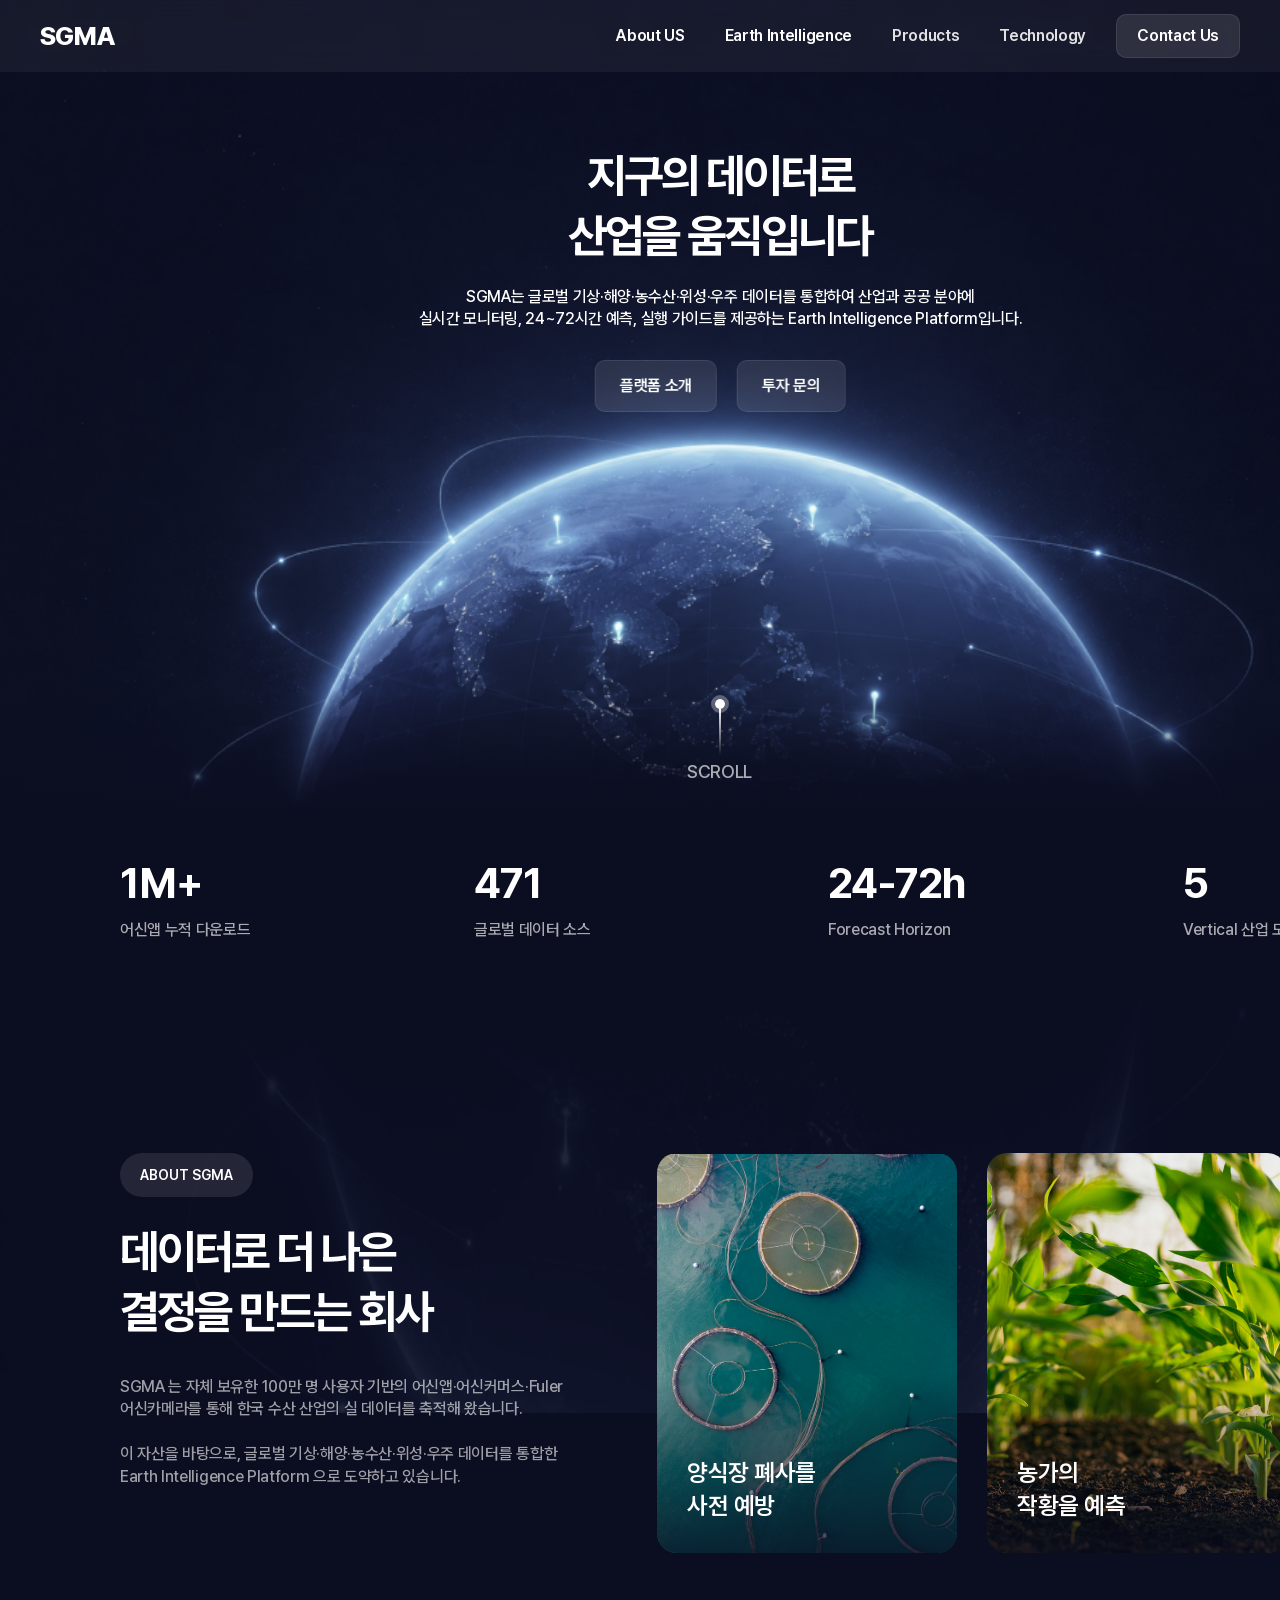
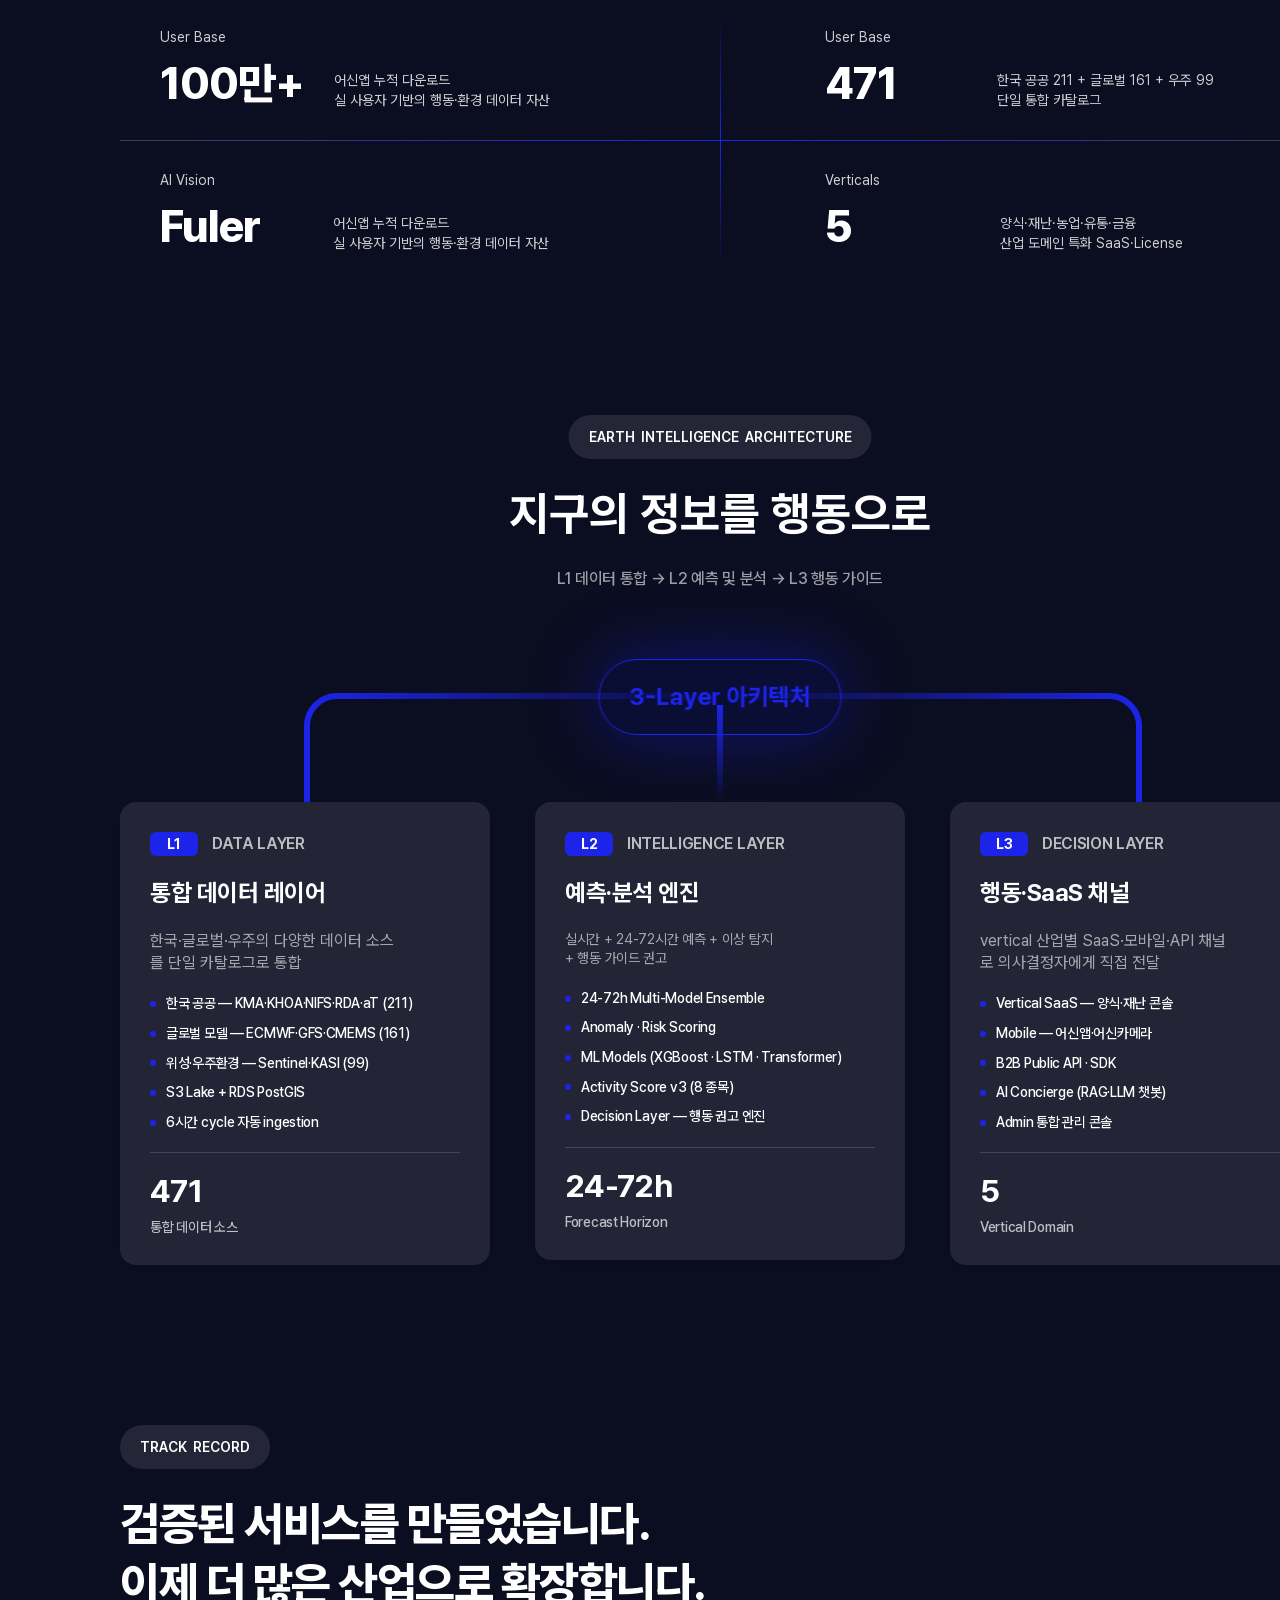
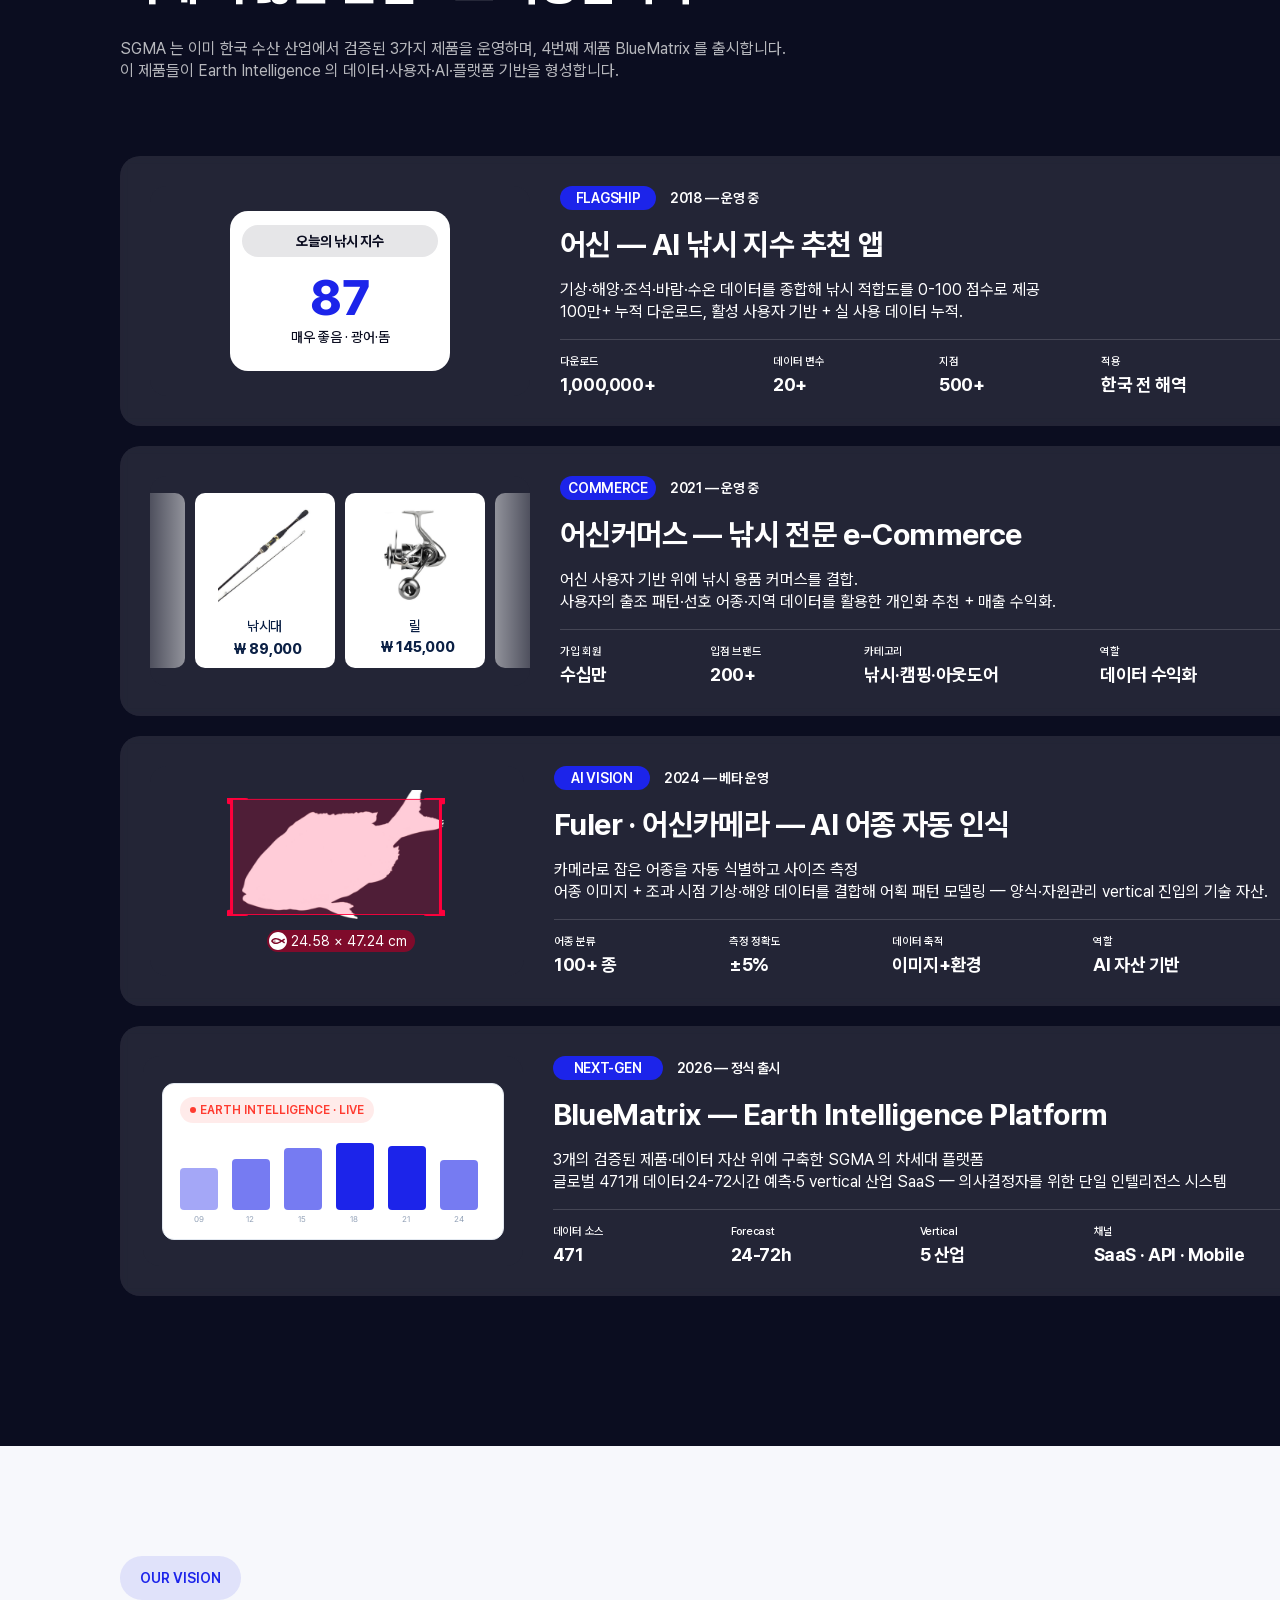
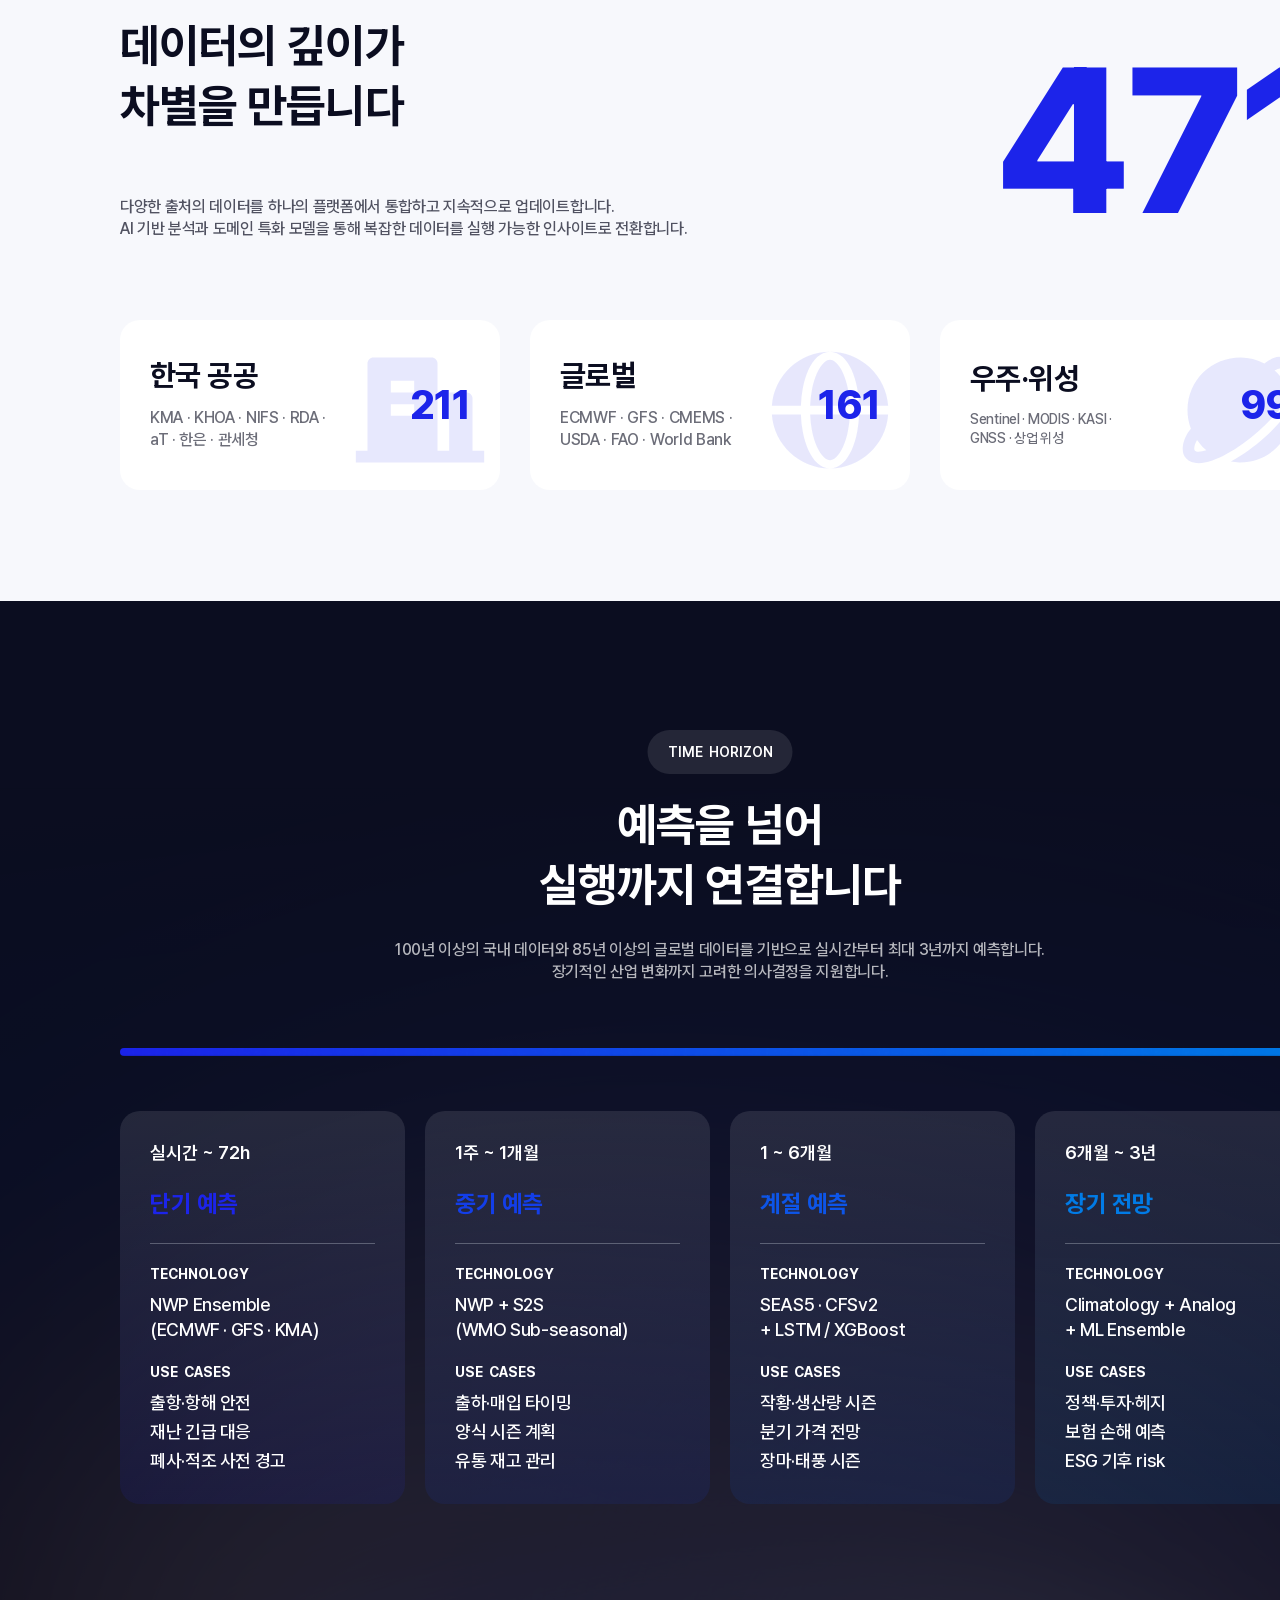
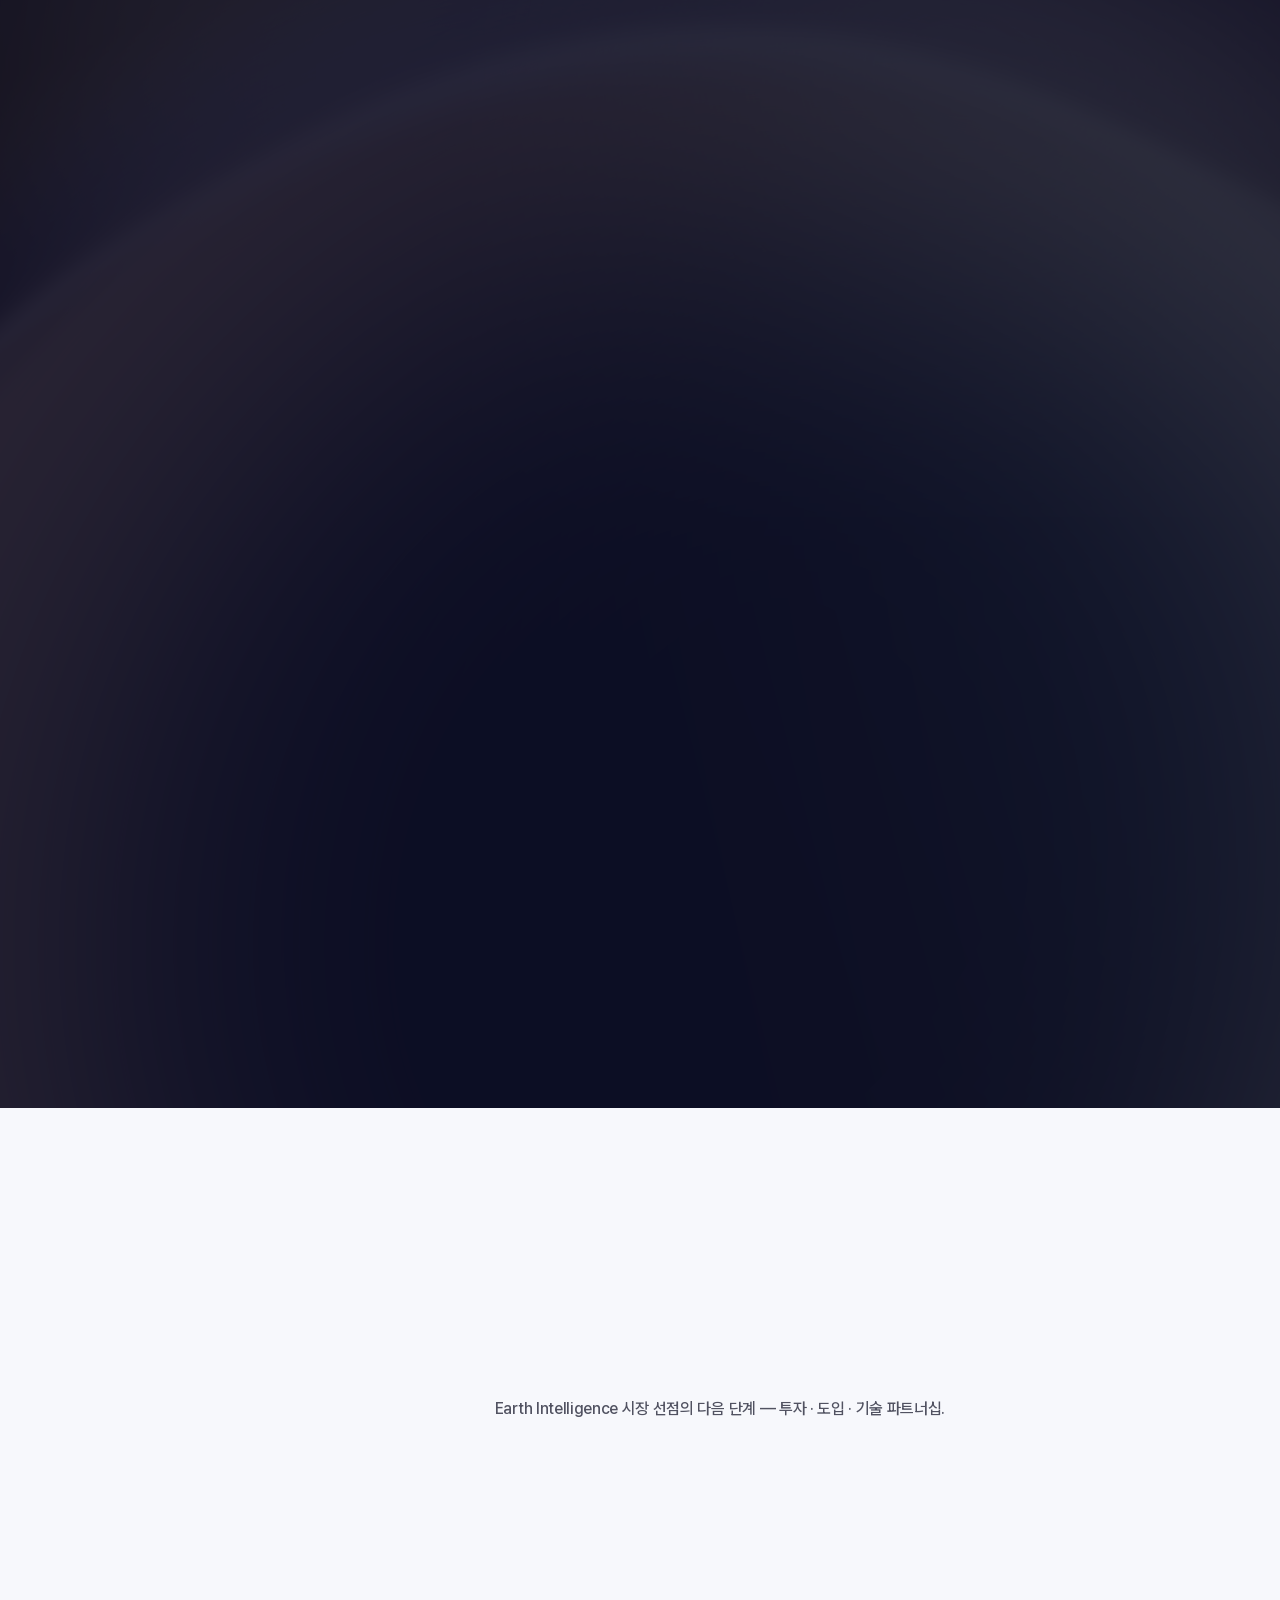
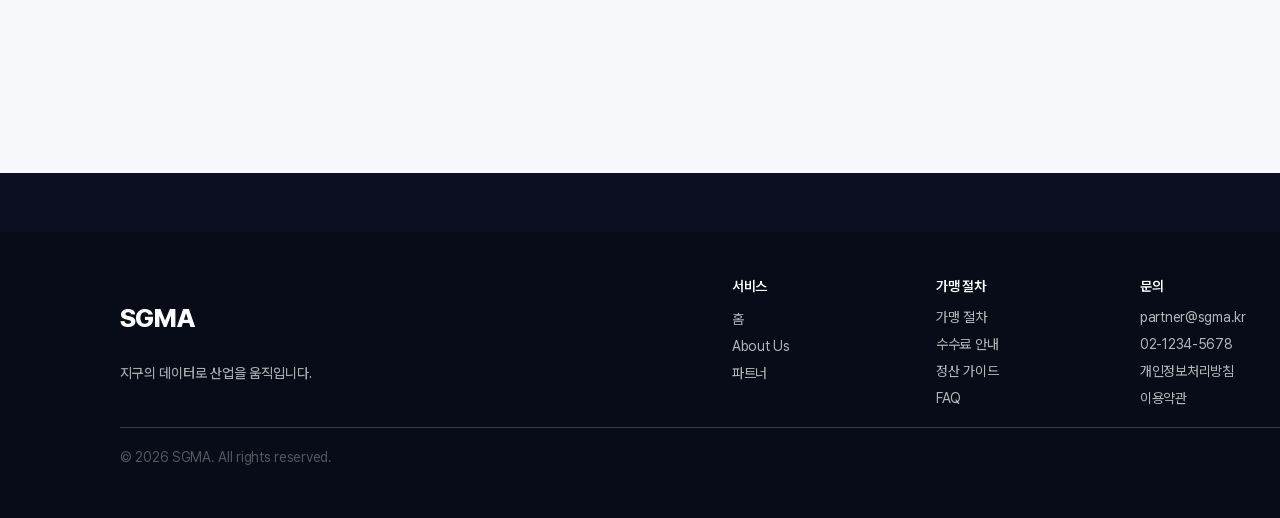
==== index.html @ 49759d2d "feat: SGMA Earth Intelligence homepage (Figma pixel-perfect + animations)" ====
<!DOCTYPE html>
<html lang="ko">
<head>
<meta charset="UTF-8">
<meta name="viewport" content="width=1440">
<title>SGMA — Earth Intelligence Platform</title>
<meta name="description" content="SGMA는 글로벌 기상·해양·농수산·위성·우주 데이터를 통합하여 산업과 공공 분야에 실시간 모니터링, 24~72시간 예측, 실행 가이드를 제공하는 Earth Intelligence Platform입니다.">
<style>
  @font-face{font-family:"Pretendard Variable";src:url("assets/fonts/PretendardVariable.woff2") format("woff2-variations");font-weight:45 920;font-display:swap}
  @font-face{font-family:"Inter";src:url("assets/fonts/inter-latin-400-normal.woff2") format("woff2");font-weight:400;font-display:swap}
  @font-face{font-family:"Inter";src:url("assets/fonts/inter-latin-800-normal.woff2") format("woff2");font-weight:800;font-display:swap}
  :root{
    --bg:#0b0d20; --card:#232536; --blue:#1c24ea; --blue2:#133ee9; --blue3:#0d55e8; --blue4:#017be6;
    --light:#f7f8fc; --ink:#0b0d20; --red:#ff3b30; --footer:#080c18;
  }
  *{margin:0;padding:0;box-sizing:border-box}
  html{scroll-behavior:smooth}
  body{
    background:var(--bg); color:#fff;
    font-family:"Pretendard Variable",Pretendard,-apple-system,BlinkMacSystemFont,"Segoe UI",Roboto,"Malgun Gothic",sans-serif;
    -webkit-font-smoothing:antialiased; text-rendering:optimizeLegibility;
  }
  img{display:block}
  .artboard{position:relative;width:1440px;height:8518px;margin:0 auto;overflow:hidden;background:var(--bg)}
  @media (max-width:1439px){ body{overflow-x:auto} }
  .abs{position:absolute}
  .cx{left:50%;transform:translateX(-50%)}

  /* ---------- reveal / animations ---------- */
  .rv{opacity:0;transform:translateY(28px);transition:opacity .8s cubic-bezier(.22,.61,.36,1),transform .8s cubic-bezier(.22,.61,.36,1)}
  .rv.on{opacity:1;transform:none}
  .rv.cx{transform:translateX(-50%) translateY(28px)}
  .rv.cx.on{transform:translateX(-50%) translateY(0)}
  .rv-fade{opacity:0;transition:opacity 1.2s ease}
  .rv-fade.on{opacity:1}
  @media (prefers-reduced-motion:reduce){
    .rv,.rv-fade{transition:none;opacity:1;transform:none}
    .rv.cx{transform:translateX(-50%)}
    *{animation-duration:.01ms !important;animation-iteration-count:1 !important}
  }

  /* ---------- Nav ---------- */
  nav{
    position:fixed;top:0;left:0;right:0;z-index:100;height:72px;min-width:1280px;
    display:flex;align-items:center;justify-content:center;
    background:rgba(255,255,255,.05);backdrop-filter:blur(10px);-webkit-backdrop-filter:blur(10px);
    transition:background .4s ease;
  }
  nav.scrolled{background:rgba(11,13,32,.72)}
  .nav-inner{width:1200px;max-width:1280px;display:flex;align-items:center;justify-content:space-between}
  .nav-logo{font-weight:800;font-size:26px;letter-spacing:-.52px;line-height:1.4;color:#fff;text-decoration:none;cursor:pointer}
  .nav-menu{display:flex;gap:20px;align-items:center}
  .nav-link{
    padding:10px;font-weight:600;font-size:16px;letter-spacing:-.32px;line-height:1.4;color:#fff;
    text-decoration:none;cursor:pointer;transition:opacity .25s;opacity:1;background:none;border:none;font-family:inherit;
  }
  .nav-link.dim{color:rgba(255,255,255,.88)}
  .nav-link:hover{opacity:.7}
  .nav-cta{
    padding:10px 20px;border-radius:10px;background:rgba(255,255,255,.1);
    border:.7px solid rgba(229,231,235,.1);color:#fff;font-weight:600;font-size:16px;letter-spacing:-.32px;line-height:1.4;
    cursor:pointer;font-family:inherit;transition:background .25s,transform .25s;
  }
  .nav-cta:hover{background:rgba(255,255,255,.2);transform:translateY(-1px)}

  /* ---------- Hero ---------- */
  .hero-bg{left:50%;top:0;width:1442px;height:811px;margin-left:-721px;overflow:hidden}
  .hero-bg img{width:100%;height:100%;object-fit:cover;animation:kenburns 22s ease-in-out infinite alternate;transform-origin:50% 30%}
  @keyframes kenburns{from{transform:scale(1)}to{transform:scale(1.07)}}
  .hero-bg .shade{position:absolute;inset:0;background:linear-gradient(to bottom,rgba(11,13,32,0) 85.45%,#0b0d20 100%)}
  .hero-in{opacity:0;transform:translateY(26px);animation:heroIn 1s cubic-bezier(.22,.61,.36,1) forwards;animation-delay:var(--hd,0s)}
  .hero-in.cx{transform:translateX(-50%) translateY(26px);animation-name:heroInCx}
  @keyframes heroIn{to{opacity:1;transform:translateY(0)}}
  @keyframes heroInCx{to{opacity:1;transform:translateX(-50%) translateY(0)}}
  .hero-title{top:146px;font-weight:700;font-size:46px;line-height:1.3;letter-spacing:-3px;text-align:center;white-space:nowrap}
  .hero-sub{top:286px;font-weight:500;font-size:16px;line-height:1.4;letter-spacing:-.32px;text-align:center;opacity:.6;white-space:nowrap}
  .hero-btns{top:360px;display:flex;gap:20px}
  .glass-btn{
    display:flex;align-items:center;justify-content:center;padding:14px 24px;border-radius:10px;
    background:rgba(255,255,255,.1);border:.7px solid rgba(229,231,235,.1);
    backdrop-filter:blur(5px);-webkit-backdrop-filter:blur(5px);
    color:#fff;font-weight:600;font-size:16px;letter-spacing:-.32px;line-height:1.4;
    cursor:pointer;font-family:inherit;transition:background .3s,transform .3s,box-shadow .3s;text-decoration:none;
  }
  .glass-btn:hover{background:rgba(255,255,255,.2);transform:translateY(-2px);box-shadow:0 10px 30px rgba(0,0,0,.35)}
  .scroll-pin{left:711px;top:695px;width:18px;height:60px}
  .scroll-pin img{animation:pinFloat 2.4s ease-in-out infinite}
  @keyframes pinFloat{0%,100%{transform:translateY(0)}50%{transform:translateY(10px)}}
  .scroll-txt{top:763px;font-weight:500;font-size:18px;line-height:18px;letter-spacing:-.36px;color:rgba(255,255,255,.65)}
  .stat-num{font-weight:700;font-size:42px;line-height:48px;letter-spacing:-1px;color:#fff;white-space:nowrap}
  .stat-lbl{font-weight:500;font-size:16px;line-height:18px;letter-spacing:-.32px;color:rgba(255,255,255,.65);white-space:nowrap}
  .img9{left:50%;top:953px;width:1442px;height:460px;margin-left:-721px;opacity:.1;transform:rotate(180deg);overflow:hidden}
  .img9 img{width:100%;height:100%;object-fit:cover;object-position:bottom}
  .img9 .shade{position:absolute;inset:0;background:linear-gradient(to bottom,rgba(11,13,32,0) 55.3%,#0b0d20 100%)}

  /* ---------- Section label pill ---------- */
  .pill{
    display:inline-flex;align-items:center;justify-content:center;padding:14px 20px;border-radius:999px;
    background:rgba(255,255,255,.1);font-weight:600;font-size:14px;color:#fff;white-space:pre;line-height:normal;
  }
  .pill.blue{background:rgba(28,36,234,.1);color:var(--blue)}

  /* ---------- About ---------- */
  .h2-46{font-weight:700;font-size:46px;line-height:1.3;letter-spacing:-3px;white-space:nowrap}
  .about-cards{left:657px;top:1153px;display:flex;gap:30px;align-items:center}
  .p-card{position:relative;width:300px;height:400px;border-radius:20px;overflow:hidden;flex-shrink:0;
    display:flex;flex-direction:column;justify-content:flex-end;align-items:flex-start;gap:10px;padding:30px;
    transition:transform .5s cubic-bezier(.22,.61,.36,1),box-shadow .5s,opacity .8s cubic-bezier(.22,.61,.36,1)}
  .p-card:hover{transform:translateY(-8px);box-shadow:0 24px 60px rgba(0,0,0,.45)}
  .p-card .ph{position:absolute;z-index:0}
  .p-card .ph img{width:100%;height:100%;object-fit:cover;transition:transform .8s cubic-bezier(.22,.61,.36,1)}
  .p-card:hover .ph img{transform:scale(1.05)}
  .p-card .ph .shade{position:absolute;inset:0;background:linear-gradient(to bottom,rgba(11,13,32,0) 55.5%,rgba(11,13,32,.8) 100%)}
  .p-card .cap{position:relative;z-index:1;font-weight:600;font-size:24px;line-height:1.4;letter-spacing:-.48px;white-space:nowrap}
  .body-16{font-weight:500;font-size:16px;line-height:1.4;letter-spacing:-.32px}
  .kstat .k-lbl{font-weight:400;font-size:14px;line-height:1.45;opacity:.8}
  .kstat .k-num{font-weight:800;font-size:44px;line-height:52px;letter-spacing:-1px;white-space:nowrap}
  .kstat .k-desc{font-weight:400;font-size:14px;line-height:1.45;opacity:.8;width:280px}
  .kstat{display:flex;flex-direction:column;gap:11px;width:455px}
  .kstat .row{display:flex;align-items:flex-end}
  .hline{height:1px;background:rgba(255,255,255,.2)}
  .vline-blue{width:1px;background:linear-gradient(to bottom,rgba(28,36,234,0),#1c24ea 50%,rgba(28,36,234,0))}
  .hline-blue{height:1px;background:linear-gradient(to right,rgba(28,36,234,0),#1c24ea 50%,rgba(28,36,234,0))}

  /* ---------- Architecture ---------- */
  .arch-cta{
    display:inline-flex;align-items:center;justify-content:center;padding:20px 30px;border-radius:999px;
    background:rgba(28,36,234,.1);border:1px solid var(--blue);
    backdrop-filter:blur(5px);-webkit-backdrop-filter:blur(5px);
    font-weight:700;font-size:24px;line-height:1.4;color:var(--blue);white-space:nowrap;
    box-shadow:0 0 70px rgba(28,36,234,.4);
  }
  .bracket{left:304px;top:2293px;width:838px;height:109px}
  .arch-vline{left:717px;top:2305px;width:6px;height:97px;background:linear-gradient(to bottom,#1c24ea,rgba(28,36,234,0))}
  .l-card{
    position:absolute;top:2402px;width:370px;padding:30px;border-radius:16px;background:rgba(255,255,255,.1);
    display:flex;flex-direction:column;gap:20px;align-items:flex-start;
    filter:drop-shadow(0 4px 6px rgba(10,31,69,.06));
    transition:transform .5s cubic-bezier(.22,.61,.36,1),background .5s,opacity .8s cubic-bezier(.22,.61,.36,1);
  }
  .l-card:hover{transform:translateY(-8px);background:rgba(255,255,255,.14)}
  .l-badge-row{display:flex;gap:14px;align-items:center}
  .l-badge{width:48px;height:24px;display:flex;align-items:center;justify-content:center;border-radius:6px;background:var(--blue);
    font-weight:700;font-size:14px;padding-bottom:1px}
  .l-layer{font-weight:600;font-size:16px;line-height:1.4;letter-spacing:-.32px;opacity:.7;white-space:nowrap}
  .l-title{font-weight:700;font-size:24px;line-height:1.4;letter-spacing:-.48px;white-space:nowrap}
  .l-desc{font-weight:400;font-size:16px;line-height:1.4;opacity:.6}
  .l-list{display:flex;flex-direction:column;gap:10px}
  .l-item{display:flex;gap:10px;align-items:center;font-weight:500;font-size:14px;line-height:1.4;letter-spacing:-.28px;white-space:nowrap}
  .l-dot{width:6px;height:6px;border-radius:50%;background:var(--blue);flex-shrink:0}
  .l-div{height:1px;background:rgba(255,255,255,.3);opacity:.5;width:100%}
  .l-foot-num{font-weight:700;font-size:32px;line-height:36px;letter-spacing:-.64px;white-space:nowrap}
  .l-foot-lbl{font-weight:500;font-size:14px;letter-spacing:-.28px;opacity:.7;margin-top:10px;white-space:nowrap}

  /* ---------- Track record / products ---------- */
  .h2-46xb{font-weight:800;font-size:46px;line-height:1.3;letter-spacing:-1.5px}
  .prod-card{
    position:absolute;left:120px;width:1200px;padding:30px;border-radius:20px;background:rgba(255,255,255,.1);
    backdrop-filter:blur(5px);-webkit-backdrop-filter:blur(5px);
    display:flex;gap:30px;align-items:center;justify-content:center;
    transition:transform .5s cubic-bezier(.22,.61,.36,1),background .5s,opacity .8s cubic-bezier(.22,.61,.36,1);
  }
  .prod-card:hover{transform:translateY(-6px);background:rgba(255,255,255,.13)}
  .g-wrap{position:relative;width:380px;height:210px;flex-shrink:0}
  .g-bg{position:absolute;inset:0;background:var(--card);border-radius:16px}
  .prod-body{align-self:stretch;display:flex;flex-direction:column;justify-content:space-between;flex:1}
  .prod-tag-row{display:flex;gap:14px;align-items:center}
  .prod-tag{height:24px;display:flex;align-items:center;justify-content:center;padding:4px 16px;border-radius:12px;background:var(--blue);
    font-weight:600;font-size:14px;letter-spacing:-.28px;white-space:nowrap}
  .prod-date{font-weight:600;font-size:14px;letter-spacing:-.28px;white-space:nowrap}
  .prod-title{font-weight:700;font-size:30px;line-height:1.3;letter-spacing:-.6px}
  .prod-desc{font-weight:400;font-size:16px;line-height:1.4;width:730px}
  .prod-div{height:1px;background:rgba(255,255,255,.3);opacity:.5;width:100%}
  .prod-stats{display:flex;align-items:center}
  .ps{display:flex;flex-direction:column;gap:5px}
  .ps .a{font-weight:500;font-size:11px;letter-spacing:-.22px;white-space:nowrap}
  .ps .b{font-weight:700;font-size:18px;line-height:1.3;letter-spacing:-.36px;white-space:nowrap}

  /* graphic 1 — 어신 */
  .g1-card{position:absolute;left:80px;top:25px;width:220px;height:160px;background:#fff;border-radius:18px}
  .g1-pill{position:absolute;left:92px;top:39px;width:196px;height:32px;border-radius:999px;background:rgba(11,13,32,.1);
    display:flex;align-items:center;justify-content:center;font-weight:700;font-size:14px;letter-spacing:-.28px;color:var(--ink)}
  .g1-score{position:absolute;left:92px;top:85px;width:196px;text-align:center;font-family:Inter,sans-serif;font-weight:800;font-size:48px;line-height:54px;color:var(--blue)}
  .g1-cap{position:absolute;left:92px;top:143px;width:196px;text-align:center;font-weight:500;font-size:14px;color:var(--ink);white-space:nowrap}
  /* graphic 2 — 커머스 */
  .g2-item{position:absolute;top:17px;width:140px;height:175px;background:#fff;border-radius:10px}
  .g2-strip-r{position:absolute;left:345px;top:17px;width:35px;height:175px;border-radius:10px 0 0 10px;background:linear-gradient(to right,rgba(255,255,255,.5),rgba(255,255,255,.2))}
  .g2-strip-l{position:absolute;left:0;top:17px;width:35px;height:175px;border-radius:0 10px 10px 0;background:linear-gradient(to left,rgba(255,255,255,.5),rgba(255,255,255,.2))}
  .g2-img{position:absolute;top:30px;width:97px;height:97px;object-fit:cover}
  .g2-name{position:absolute;font-weight:500;font-size:14px;letter-spacing:-.28px;color:#0a1f44;white-space:nowrap}
  .g2-price{position:absolute;font-weight:800;font-size:14px;letter-spacing:-.28px;color:#0a1f44;white-space:nowrap}
  /* graphic 3 — Fuler */
  .g3-wrap{width:374px;overflow:hidden;border-radius:16px}
  .g3-fish{position:absolute;left:74px;top:24px;width:224px;height:134px;overflow:hidden;display:flex;align-items:center;justify-content:center}
  .g3-fish img{width:230px;height:230px;object-fit:cover;flex-shrink:0}
  .g3-target{position:absolute;left:77px;top:32px;width:218px;height:118px;display:flex;align-items:center;justify-content:center}
  .g3-target img{width:218px;height:118px}
  .g3-size{position:absolute;left:117px;top:164px;display:flex;gap:4px;align-items:center;justify-content:center;
    padding:1px 8px 1px 2px;border-radius:99px;background:rgba(167,0,39,.7);white-space:nowrap}
  .g3-size img{width:18px;height:18px}
  .g3-size span{font-weight:400;font-size:14px;line-height:1.45;color:#fff}
  /* graphic 4 — BlueMatrix chart */
  .g4-chart{position:absolute;left:19px;top:27px;width:342px;height:157px;background:#fff;border:1px solid #e2e8f0;border-radius:12px}
  .g4-bar{position:absolute;width:38px;border-radius:4px;background:var(--blue);transform-origin:bottom;transform:scaleY(0);transition:transform .9s cubic-bezier(.22,.61,.36,1);transition-delay:var(--d,0s)}
  .on .g4-bar{transform:scaleY(1)}
  .g4-hr{position:absolute;font-family:Inter,sans-serif;font-weight:400;font-size:8px;color:#94a3b8;white-space:nowrap}
  .g4-live{position:absolute;left:37px;top:41px;display:flex;gap:4px;align-items:center;padding:6px 10px;border-radius:999px;background:rgba(255,59,48,.1)}
  .g4-live .dot{width:6px;height:6px;border-radius:50%;background:var(--red);animation:pulse 1.6s ease-in-out infinite}
  @keyframes pulse{0%,100%{opacity:1;box-shadow:0 0 0 0 rgba(255,59,48,.5)}50%{opacity:.55;box-shadow:0 0 0 5px rgba(255,59,48,0)}}
  .g4-live span{font-weight:600;font-size:12px;color:var(--red);line-height:normal;white-space:nowrap}

  /* ---------- Vision (light) ---------- */
  .vision{left:50%;top:4646px;width:1440px;margin-left:-720px;height:755px;background:var(--light);padding:110px 120px;
    display:flex;flex-direction:column;gap:80px;align-items:flex-start}
  .vision .head{display:flex;align-items:flex-end;justify-content:space-between;width:100%}
  .vision h2{font-weight:700;font-size:46px;line-height:1.3;letter-spacing:-.92px;color:var(--ink);white-space:nowrap}
  .vision .lead{font-weight:500;font-size:16px;line-height:1.4;letter-spacing:-.32px;color:var(--ink);opacity:.7;white-space:nowrap}
  .vision .big{font-family:Inter,sans-serif;font-weight:800;font-size:200px;line-height:200px;letter-spacing:-6px;color:var(--blue);white-space:nowrap}
  .v-cards{display:flex;gap:30px;align-items:center}
  .v-card{position:relative;width:380px;height:170px;background:#fff;border-radius:20px;overflow:hidden;
    padding:36px 30px;display:flex;align-items:center;justify-content:space-between;
    transition:transform .5s cubic-bezier(.22,.61,.36,1),box-shadow .5s,opacity .8s cubic-bezier(.22,.61,.36,1)}
  .v-card:hover{transform:translateY(-8px);box-shadow:0 20px 50px rgba(10,31,69,.12)}
  .v-card .icon{position:absolute;left:230px;top:20px;width:140px;height:140px}
  .v-card .txt{position:relative;width:180px;display:flex;flex-direction:column;gap:16px;color:var(--ink)}
  .v-card .t{font-weight:700;font-size:30px;line-height:32px;letter-spacing:-.6px}
  .v-card .s{font-weight:500;font-size:16px;line-height:1.4;letter-spacing:-.32px;opacity:.6}
  .v-card .s.sm{font-size:14px;letter-spacing:-.28px}
  .v-card .n{position:relative;font-weight:800;font-size:40px;line-height:48px;letter-spacing:-1px;color:var(--blue);text-align:right;white-space:nowrap}

  /* ---------- Time horizon ---------- */
  .cover-bg{left:50%;top:5588px;width:1440px;height:1920px;margin-left:-720px;display:flex;align-items:center;justify-content:center;pointer-events:none}
  .cover-bg img{width:1920px;height:1440px;transform:rotate(-90deg);flex-shrink:0}
  .th-title{font-weight:700;font-size:46px;line-height:1.3;letter-spacing:-.92px;text-align:center}
  .spectrum{left:120px;top:5848px;width:1200px;height:8px;border-radius:999px;overflow:hidden;transform-origin:left;transform:scaleX(0);transition:transform 1.2s cubic-bezier(.22,.61,.36,1)}
  .spectrum.on{transform:scaleX(1)}
  .spectrum img{width:100%;height:100%;object-fit:cover}
  .th-cards{left:120px;top:5911px;width:1200px;display:flex;gap:20px;align-items:stretch}
  .th-card{flex:1 0 0;min-width:1px;padding:30px;border-radius:20px;display:flex;flex-direction:column;gap:22px;justify-content:center;
    transition:transform .5s cubic-bezier(.22,.61,.36,1),opacity .8s cubic-bezier(.22,.61,.36,1)}
  .th-card:hover{transform:translateY(-8px)}
  .th-card .range{font-weight:600;font-size:18px;line-height:24px}
  .th-card .name{font-weight:700;font-size:24px;line-height:1.4;letter-spacing:-.48px}
  .th-card .div{height:1px;background:#e2e8f0;opacity:.3;width:100%}
  .th-card .grp{display:flex;flex-direction:column;gap:10px}
  .th-card .cap{font-weight:700;font-size:14px}
  .th-card .val{font-weight:500;font-size:18px;line-height:1.4;letter-spacing:-.36px}
  .th-card .cases{display:flex;flex-direction:column;gap:4px;font-weight:500;font-size:18px;line-height:1.4;letter-spacing:-.36px}
  .th-c1{background:linear-gradient(to bottom,rgba(255,255,255,.1),rgba(27,36,234,.1))}
  .th-c2{background:linear-gradient(to bottom,rgba(255,255,255,.1),rgba(19,62,233,.1))}
  .th-c3{background:linear-gradient(to bottom,rgba(255,255,255,.1),rgba(13,85,232,.1))}
  .th-c4{background:linear-gradient(to bottom,rgba(255,255,255,.1),rgba(1,123,230,.1))}

  /* ---------- Future vision / industries ---------- */
  .ind-grid{left:344px;top:6714px;width:960px;height:630px;display:flex;gap:30px}
  .icol{width:300px;height:630px;display:flex;flex-direction:column;gap:30px;justify-content:flex-end;flex-shrink:0}
  .i-card{position:relative;width:300px;height:300px;flex-shrink:0;border-radius:14px;overflow:hidden;display:flex;flex-direction:column;
    align-items:flex-end;justify-content:flex-end;padding:30px 24px;cursor:pointer;
    transition:height .55s cubic-bezier(.33,1,.36,1),transform .8s cubic-bezier(.22,.61,.36,1),opacity .8s cubic-bezier(.22,.61,.36,1)}
  .i-card:hover{height:434px}
  .icol:has(> .i-card:first-child:hover) > .i-card:last-child:not(:hover),
  .icol:has(> .i-card:last-child:hover) > .i-card:first-child:not(:hover){height:166px}
  .icol:has(> .i-card:hover) > .i-card:not(:hover) .s{opacity:0;max-height:0;margin-top:0}
  .i-card .ph{position:absolute;z-index:0}
  .i-card .ph img{width:100%;height:100%;object-fit:cover}
  .i-card .ph .shade{position:absolute;inset:0;background:linear-gradient(to bottom,rgba(35,37,54,.3) 4%,#232536 94%)}
  .i-card .t{position:relative;z-index:1;font-weight:700;font-size:28px;line-height:36px;letter-spacing:-.56px;text-align:right;white-space:nowrap}
  .i-card .s{position:relative;z-index:1;font-weight:500;font-size:18px;line-height:1.4;letter-spacing:-.36px;text-align:right;opacity:.8;
    margin-top:20px;max-height:60px;overflow:hidden;
    transition:opacity .35s ease,max-height .5s cubic-bezier(.33,1,.36,1),margin-top .5s cubic-bezier(.33,1,.36,1)}

  /* ---------- Partners ---------- */
  .partners{left:50%;top:7508px;width:1440px;margin-left:-720px;height:665px;background:var(--light);
    padding:110px 0 160px;display:flex;flex-direction:column;gap:80px;align-items:center;justify-content:center}
  .partners .head{width:552px;display:flex;flex-direction:column;gap:24px;align-items:center}
  .partners h2{font-weight:700;font-size:46px;line-height:1.3;letter-spacing:-.92px;color:var(--ink);text-align:center}
  .partners .lead{font-weight:500;font-size:16px;line-height:1.4;letter-spacing:-.32px;color:var(--ink);opacity:.7;text-align:center}
  .marquee{width:1440px;overflow:hidden}
  .marquee-track{display:flex;gap:30px;width:max-content;animation:marquee 32s linear infinite}
  .marquee:hover .marquee-track{animation-play-state:paused}
  @keyframes marquee{from{transform:translateX(0)}to{transform:translateX(calc(-50% - 15px))}}
  .logo-card{width:300px;height:140px;background:#fff;border-radius:20px;display:flex;align-items:center;justify-content:center;flex-shrink:0}
  .logo-card img{width:160px;height:51.2px;object-fit:contain}

  /* ---------- Footer ---------- */
  footer{position:absolute;left:50%;top:8232px;width:1440px;margin-left:-720px;height:286px;background:var(--footer);
    padding:45px 120px;display:flex;flex-direction:column;gap:20px;align-items:flex-start}
  .f-top{display:flex;align-items:center;justify-content:space-between;width:100%}
  .f-brand{width:588px;display:flex;flex-direction:column;gap:26px;align-items:flex-start}
  .f-logo{font-weight:800;font-size:26px;letter-spacing:-.52px;line-height:1.4}
  .f-tag{font-weight:500;font-size:14px;line-height:22px;color:rgba(255,255,255,.65)}
  .f-cols{display:flex;gap:24px;align-items:flex-start}
  .f-col{width:180px;height:130px;display:flex;flex-direction:column;gap:11px}
  .f-col h4{font-weight:600;font-size:14px;line-height:1.4;letter-spacing:-.28px;height:22px}
  .f-col ul{list-style:none;display:flex;flex-direction:column;gap:7.4px;opacity:.7}
  .f-col li{font-weight:400;font-size:14px;line-height:1.4;letter-spacing:-.28px}
  .f-col li a{color:#fff;text-decoration:none;transition:opacity .25s}
  .f-col li a:hover{opacity:.6}
  .f-div{width:100%;height:1px;background:rgba(255,255,255,.2)}
  .f-copy{font-weight:400;font-size:14px;line-height:1.4;letter-spacing:-.28px;opacity:.3}
</style>
</head>
<body>

<nav id="nav">
  <div class="nav-inner">
    <a class="nav-logo" data-go="top">SGMA</a>
    <div class="nav-menu">
      <button class="nav-link" data-go="sec-about">About US</button>
      <button class="nav-link" data-go="sec-arch">Earth Intelligence</button>
      <button class="nav-link dim" data-go="sec-track">Products</button>
      <button class="nav-link dim" data-go="sec-horizon">Technology</button>
      <button class="nav-cta" data-go="sec-partners">Contact Us</button>
    </div>
  </div>
</nav>

<div class="artboard">

  <!-- ======== HERO ======== -->
  <div class="abs hero-bg"><img src="assets/imgImage8.png" alt="Earth from space"><div class="shade"></div></div>

  <div class="abs cx hero-title hero-in cx" style="--hd:.1s">지구의 데이터로<br>산업을 움직입니다</div>
  <div class="abs cx hero-sub hero-in cx" style="--hd:.3s;left:calc(50% + .5px)">SGMA는 글로벌 기상·해양·농수산·위성·우주 데이터를 통합하여 산업과 공공 분야에<br>실시간 모니터링, 24~72시간 예측, 실행 가이드를 제공하는 Earth Intelligence Platform입니다.</div>
  <div class="abs cx hero-btns hero-in cx" style="--hd:.5s">
    <a class="glass-btn" data-go="sec-arch">플랫폼 소개</a>
    <a class="glass-btn" data-go="sec-partners">투자 문의</a>
  </div>
  <div class="abs scroll-pin hero-in" style="--hd:.9s"><img src="assets/imgGroup1.svg" alt="" width="18" height="60"></div>
  <p class="abs scroll-txt hero-in" style="--hd:.9s;left:687px">SCROLL</p>

  <!-- hero stats -->
  <p class="abs stat-num rv" style="left:120px;top:859px" data-count="1000000" data-fmt="m">1M+</p>
  <p class="abs stat-lbl rv" style="left:120px;top:921px;--d:.05s">어신앱 누적 다운로드</p>
  <p class="abs stat-num rv" style="left:474px;top:859px;--d:.1s" data-count="471">471</p>
  <p class="abs stat-lbl rv" style="left:474px;top:921px;--d:.15s">글로벌 데이터 소스</p>
  <p class="abs stat-num rv" style="left:828px;top:859px;--d:.2s">24-72h</p>
  <p class="abs stat-lbl rv" style="left:828px;top:921px;--d:.25s">Forecast Horizon</p>
  <p class="abs stat-num rv" style="left:1183px;top:859px;--d:.3s" data-count="5">5</p>
  <p class="abs stat-lbl rv" style="left:1183px;top:921px;--d:.35s">Vertical 산업 도메인</p>

  <div class="abs img9"><img src="assets/imgImage9.png" alt=""><div class="shade"></div></div>

  <!-- ======== ABOUT ======== -->
  <div id="sec-about" class="abs" style="left:0;top:1153px;width:1px;height:1px"></div>
  <div class="abs pill rv" style="left:120px;top:1153px">ABOUT SGMA</div>
  <div class="abs h2-46 rv" style="left:120px;top:1222px;--d:.1s">데이터로 더 나은<br>결정을 만드는 회사</div>
  <div class="abs body-16 rv" style="left:120px;top:1376px;width:455px;opacity:0;--d:.2s" data-keep-op=".6">
    <p>SGMA 는 자체 보유한 100만 명 사용자 기반의 어신앱·어신커머스·Fuler 어신카메라를 통해 한국 수산 산업의 실 데이터를 축적해 왔습니다.</p>
    <p>&#8203;</p>
    <p>이 자산을 바탕으로, 글로벌 기상·해양·농수산·위성·우주 데이터를 통합한 Earth Intelligence Platform 으로 도약하고 있습니다.</p>
  </div>

  <div class="abs about-cards">
    <div class="p-card rv">
      <div class="ph" style="left:-53px;top:1px;width:534px;height:400px"><img src="assets/imgUnsplashUdVjzhI9GXs1.jpg" alt="양식장"><div class="shade"></div></div>
      <div class="cap">양식장 폐사를<br>사전 예방</div>
    </div>
    <div class="p-card rv" style="--d:.12s">
      <div class="ph" style="left:-185px;top:-3px;width:610px;height:406px"><img src="assets/imgUnsplashDupFowqI6OI1.jpg" alt="농업"><div class="shade" style="background:linear-gradient(180deg,rgba(11,13,32,0) 55.5%,rgba(11,13,32,.8) 100%),linear-gradient(90deg,rgba(0,0,0,.05),rgba(0,0,0,.05))"></div></div>
      <div class="cap">농가의<br>작황을 예측</div>
    </div>
    <div class="p-card rv" style="--d:.24s">
      <div class="ph" style="left:-150px;top:0;width:600px;height:400px"><img src="assets/imgUnsplashOh0DitWoHi5.jpg" alt="유통"><div class="shade"></div></div>
      <div class="cap">유통의 매입가를<br>최적화</div>
    </div>
  </div>

  <!-- about stats cross -->
  <div class="abs hline rv-fade" style="left:120px;top:1740px;width:1200px"></div>
  <div class="abs hline-blue rv-fade" style="left:120px;top:1740px;width:1200px"></div>
  <div class="abs vline-blue rv-fade" style="left:719.5px;top:1611px;height:258px"></div>

  <div class="abs kstat rv" style="left:160px;top:1627px">
    <p class="k-lbl">User Base</p>
    <div class="row" style="gap:30px"><p class="k-num" data-count="100" data-fmt="man">100만+</p><div class="k-desc"><p>어신앱 누적 다운로드</p><p>실 사용자 기반의 행동·환경 데이터 자산</p></div></div>
  </div>
  <div class="abs kstat rv" style="left:825px;top:1627px;--d:.1s">
    <p class="k-lbl">User Base</p>
    <div class="row" style="gap:100px"><p class="k-num" data-count="471">471</p><div class="k-desc"><p>한국 공공 211 + 글로벌 161 + 우주 99</p><p>단일 통합 카탈로그</p></div></div>
  </div>
  <div class="abs kstat rv" style="left:160px;top:1770px;--d:.2s">
    <p class="k-lbl">AI Vision</p>
    <div class="row" style="gap:73px"><p class="k-num">Fuler</p><div class="k-desc"><p>어신앱 누적 다운로드</p><p>실 사용자 기반의 행동·환경 데이터 자산</p></div></div>
  </div>
  <div class="abs kstat rv" style="left:825px;top:1770px;--d:.3s">
    <p class="k-lbl">Verticals</p>
    <div class="row" style="justify-content:space-between"><p class="k-num" data-count="5">5</p><div class="k-desc"><p>양식·재난·농업·유통·금융</p><p>산업 도메인 특화 SaaS·License</p></div></div>
  </div>

  <!-- ======== ARCHITECTURE ======== -->
  <div id="sec-arch" class="abs" style="left:0;top:2015px;width:1px;height:1px"></div>
  <div class="abs cx pill rv cx" style="top:2015px">EARTH&nbsp;&nbsp;INTELLIGENCE&nbsp;&nbsp;ARCHITECTURE</div>
  <p class="abs cx h2-46 rv cx" style="top:2084px;letter-spacing:normal;--d:.1s">지구의 정보를 행동으로</p>
  <p class="abs cx body-16 rv cx" style="top:2168px;opacity:0;text-align:center;white-space:nowrap;--d:.2s" data-keep-op=".6">L1 데이터 통합 → L2 예측 및 분석 → L3 행동 가이드</p>
  <div class="abs cx arch-cta rv cx" style="top:2259px;--d:.3s">3-Layer 아키텍처</div>

  <div class="abs bracket rv-fade" style="--d:.45s"><img src="assets/imgRectangle5.svg" alt="" width="838" height="109"></div>
  <div class="abs arch-vline rv-fade" style="--d:.45s"></div>

  <div class="l-card rv" style="left:120px;--d:.15s">
    <div class="l-badge-row"><div class="l-badge">L1</div><p class="l-layer">DATA LAYER</p></div>
    <p class="l-title">통합 데이터 레이어</p>
    <p class="l-desc" style="width:256px">한국·글로벌·우주의 다양한 데이터 소스를 단일 카탈로그로 통합</p>
    <div class="l-list">
      <div class="l-item"><span class="l-dot"></span>한국 공공 — KMA·KHOA·NIFS·RDA·aT (211)</div>
      <div class="l-item"><span class="l-dot"></span>글로벌 모델 — ECMWF·GFS·CMEMS (161)</div>
      <div class="l-item"><span class="l-dot"></span>위성·우주환경 — Sentinel·KASI (99)</div>
      <div class="l-item"><span class="l-dot"></span>S3 Lake + RDS PostGIS</div>
      <div class="l-item"><span class="l-dot"></span>6시간 cycle 자동 ingestion</div>
    </div>
    <div class="l-div"></div>
    <div><p class="l-foot-num" data-count="471">471</p><p class="l-foot-lbl">통합 데이터 소스</p></div>
  </div>
  <div class="l-card rv" style="left:535px;--d:.3s">
    <div class="l-badge-row"><div class="l-badge">L2</div><p class="l-layer">INTELLIGENCE LAYER</p></div>
    <p class="l-title">예측·분석 엔진</p>
    <p class="l-desc" style="width:214px;font-size:14px;letter-spacing:-.28px">실시간 + 24-72시간 예측 + 이상 탐지 + 행동 가이드 권고</p>
    <div class="l-list">
      <div class="l-item"><span class="l-dot"></span>24-72h Multi-Model Ensemble</div>
      <div class="l-item"><span class="l-dot"></span>Anomaly · Risk Scoring</div>
      <div class="l-item"><span class="l-dot"></span>ML Models (XGBoost · LSTM · Transformer)</div>
      <div class="l-item"><span class="l-dot"></span>Activity Score v3 (8 종목)</div>
      <div class="l-item"><span class="l-dot"></span>Decision Layer — 행동 권고 엔진</div>
    </div>
    <div class="l-div"></div>
    <div><p class="l-foot-num">24-72h</p><p class="l-foot-lbl">Forecast Horizon</p></div>
  </div>
  <div class="l-card rv" style="left:950px;--d:.45s">
    <div class="l-badge-row"><div class="l-badge">L3</div><p class="l-layer">DECISION LAYER</p></div>
    <p class="l-title">행동·SaaS 채널</p>
    <p class="l-desc" style="width:255px">vertical 산업별 SaaS·모바일·API 채널로 의사결정자에게 직접 전달</p>
    <div class="l-list">
      <div class="l-item"><span class="l-dot"></span>Vertical SaaS — 양식·재난 콘솔</div>
      <div class="l-item"><span class="l-dot"></span>Mobile — 어신앱·어신카메라</div>
      <div class="l-item"><span class="l-dot"></span>B2B Public API · SDK</div>
      <div class="l-item"><span class="l-dot"></span>AI Concierge (RAG·LLM 챗봇)</div>
      <div class="l-item"><span class="l-dot"></span>Admin 통합 관리 콘솔</div>
    </div>
    <div class="l-div"></div>
    <div><p class="l-foot-num" data-count="5">5</p><p class="l-foot-lbl">Vertical Domain</p></div>
  </div>

  <!-- ======== TRACK RECORD ======== -->
  <div id="sec-track" class="abs" style="left:0;top:3025px;width:1px;height:1px"></div>
  <div class="abs pill rv" style="left:120px;top:3025px">TRACK&nbsp;&nbsp;RECORD</div>
  <div class="abs h2-46xb rv" style="left:120px;top:3094px;width:1200px;--d:.1s">검증된 서비스를 만들었습니다.<br>이제 더 많은 산업으로 확장합니다.</div>
  <div class="abs rv" style="left:120px;top:3238px;width:760px;font-weight:400;font-size:16px;line-height:1.4;opacity:0;--d:.2s" data-keep-op=".7">
    <p>SGMA 는 이미 한국 수산 산업에서 검증된 3가지 제품을 운영하며, 4번째 제품 BlueMatrix 를 출시합니다.</p>
    <p>이 제품들이 Earth Intelligence 의 데이터·사용자·AI·플랫폼 기반을 형성합니다.</p>
  </div>

  <!-- card 1 : 어신 -->
  <div class="prod-card rv" style="top:3356px">
    <div class="g-wrap">
      <div class="g-bg"></div>
      <div class="g1-card"></div>
      <div class="g1-pill">오늘의 낚시 지수</div>
      <p class="g1-score">87</p>
      <p class="g1-cap">매우 좋음 · 광어·돔</p>
    </div>
    <div class="prod-body">
      <div class="prod-tag-row"><div class="prod-tag" style="width:96px">FLAGSHIP</div><p class="prod-date">2018 — 운영 중</p></div>
      <p class="prod-title">어신 — AI 낚시 지수 추천 앱</p>
      <div class="prod-desc"><p>기상·해양·조석·바람·수온 데이터를 종합해 낚시 적합도를 0-100 점수로 제공</p><p>100만+ 누적 다운로드, 활성 사용자 기반 + 실 사용 데이터 누적.</p></div>
      <div class="prod-div"></div>
      <div class="prod-stats" style="gap:116px">
        <div class="ps" style="width:97px"><p class="a">다운로드</p><p class="b">1,000,000+</p></div>
        <div class="ps" style="width:50px"><p class="a">데이터 변수</p><p class="b">20+</p></div>
        <div class="ps" style="width:46px"><p class="a">지점</p><p class="b">500+</p></div>
        <div class="ps" style="width:84px"><p class="a">적용</p><p class="b">한국 전 해역</p></div>
      </div>
    </div>
  </div>

  <!-- card 2 : 어신커머스 -->
  <div class="prod-card rv" style="top:3646px">
    <div class="g-wrap" style="overflow:hidden">
      <div class="g-bg"></div>
      <div class="g2-item" style="left:45px"></div>
      <div class="g2-item" style="left:195px"></div>
      <div class="g2-strip-r"></div>
      <div class="g2-strip-l"></div>
      <img class="g2-img" style="left:68px" src="assets/img.png" alt="낚시대">
      <img class="g2-img" style="left:216px" src="assets/img1.png" alt="릴">
      <p class="g2-name" style="left:97px;top:142px">낚시대</p>
      <p class="g2-price" style="left:83px;top:165px">₩ 89,000</p>
      <p class="g2-name" style="left:259px;top:142px">릴</p>
      <p class="g2-price" style="left:230px;top:163px">₩ 145,000</p>
    </div>
    <div class="prod-body">
      <div class="prod-tag-row"><div class="prod-tag" style="width:96px">COMMERCE</div><p class="prod-date">2021 — 운영 중</p></div>
      <p class="prod-title">어신커머스 — 낚시 전문 e-Commerce</p>
      <div class="prod-desc"><p>어신 사용자 기반 위에 낚시 용품 커머스를 결합.</p><p>사용자의 출조 패턴·선호 어종·지역 데이터를 활용한 개인화 추천 + 매출 수익화.</p></div>
      <div class="prod-div"></div>
      <div class="prod-stats" style="gap:104px">
        <div class="ps" style="width:46px"><p class="a">가입 회원</p><p class="b">수십만</p></div>
        <div class="ps" style="width:50px"><p class="a">입점 브랜드</p><p class="b">200+</p></div>
        <div class="ps" style="width:132px"><p class="a">카테고리</p><p class="b">낚시·캠핑·아웃도어</p></div>
        <div class="ps" style="width:96px"><p class="a">역할</p><p class="b">데이터 수익화</p></div>
      </div>
    </div>
  </div>

  <!-- card 3 : Fuler -->
  <div class="prod-card rv" style="top:3936px">
    <div class="g-wrap g3-wrap">
      <div class="g-bg"></div>
      <div class="g3-fish"><img src="assets/img3.png" alt="어종 인식"></div>
      <div class="g3-target"><img src="assets/imgSizeTargetBox.svg" alt=""></div>
      <div class="g3-size"><img src="assets/img1Fish.svg" alt=""><span>24.58</span><span>×</span><span>47.24</span><span>cm</span></div>
    </div>
    <div class="prod-body">
      <div class="prod-tag-row"><div class="prod-tag" style="width:96px">AI VISION</div><p class="prod-date">2024 — 베타 운영</p></div>
      <p class="prod-title">Fuler · 어신카메라 — AI 어종 자동 인식</p>
      <div class="prod-desc" style="width:717px"><p>카메라로 잡은 어종을 자동 식별하고 사이즈 측정</p><p>어종 이미지 + 조과 시점 기상·해양 데이터를 결합해 어획 패턴 모델링 — 양식·자원관리 vertical 진입의 기술 자산.</p></div>
      <div class="prod-div"></div>
      <div class="prod-stats" style="gap:113px">
        <div class="ps" style="width:62px"><p class="a">어종 분류</p><p class="b">100+ 종</p></div>
        <div class="ps" style="width:50px"><p class="a">측정 정확도</p><p class="b">±5%</p></div>
        <div class="ps" style="width:88px"><p class="a">데이터 축적</p><p class="b">이미지+환경</p></div>
        <div class="ps" style="width:86px"><p class="a">역할</p><p class="b">AI 자산 기반</p></div>
      </div>
    </div>
  </div>

  <!-- card 4 : BlueMatrix -->
  <div class="prod-card rv" style="top:4226px">
    <div class="g-wrap">
      <div class="g-bg"></div>
      <div class="g4-chart"></div>
      <div class="g4-bar" style="left:37px;top:112.4px;height:41.6px;opacity:.4;--d:.05s"></div>
      <div class="g4-bar" style="left:89px;top:102.8px;height:51.2px;opacity:.6;--d:.15s"></div>
      <div class="g4-bar" style="left:141px;top:91.6px;height:62.4px;opacity:.6;--d:.25s"></div>
      <div class="g4-bar" style="left:193px;top:86.8px;height:67.2px;--d:.35s"></div>
      <div class="g4-bar" style="left:245px;top:90px;height:64px;--d:.45s"></div>
      <div class="g4-bar" style="left:297px;top:104.4px;height:49.6px;opacity:.6;--d:.55s"></div>
      <p class="g4-hr" style="left:51px;top:158px">09</p>
      <p class="g4-hr" style="left:103px;top:158px">12</p>
      <p class="g4-hr" style="left:155px;top:158px">15</p>
      <p class="g4-hr" style="left:207px;top:158px">18</p>
      <p class="g4-hr" style="left:259px;top:158px">21</p>
      <p class="g4-hr" style="left:311px;top:158px">24</p>
      <div class="g4-live"><span class="dot"></span><span>EARTH INTELLIGENCE · LIVE</span></div>
    </div>
    <div class="prod-body">
      <div class="prod-tag-row"><div class="prod-tag" style="width:110px">NEXT-GEN</div><p class="prod-date">2026 — 정식 출시</p></div>
      <p class="prod-title">BlueMatrix — Earth Intelligence Platform</p>
      <div class="prod-desc" style="width:745px"><p>3개의 검증된 제품·데이터 자산 위에 구축한 SGMA 의 차세대 플랫폼</p><p>글로벌 471개 데이터·24-72시간 예측·5 vertical 산업 SaaS — 의사결정자를 위한 단일 인텔리전스 시스템</p></div>
      <div class="prod-div"></div>
      <div class="prod-stats" style="gap:128px">
        <div class="ps" style="width:50px"><p class="a">데이터 소스</p><p class="b">471</p></div>
        <div class="ps" style="width:61px"><p class="a">Forecast</p><p class="b">24-72h</p></div>
        <div class="ps" style="width:46px"><p class="a">Vertical</p><p class="b">5 산업</p></div>
        <div class="ps" style="width:150px"><p class="a">채널</p><p class="b">SaaS · API · Mobile</p></div>
      </div>
    </div>
  </div>

  <!-- ======== OUR VISION (light) ======== -->
  <section class="abs vision" id="sec-vision" style="left:50%">
    <div class="head">
      <div style="display:flex;flex-direction:column;gap:60px;align-items:flex-start">
        <div style="display:flex;flex-direction:column;gap:16px;align-items:flex-start">
          <div class="pill blue rv">OUR VISION</div>
          <h2 class="rv" style="--d:.1s">데이터의 깊이가<br>차별을 만듭니다</h2>
        </div>
        <div class="lead rv" style="--d:.2s">다양한 출처의 데이터를 하나의 플랫폼에서 통합하고 지속적으로 업데이트합니다.<br>AI 기반 분석과 도메인 특화 모델을 통해 복잡한 데이터를 실행 가능한 인사이트로 전환합니다.</div>
      </div>
      <p class="big rv" style="--d:.25s" data-count="471">471</p>
    </div>
    <div class="v-cards">
      <div class="v-card rv">
        <img class="icon" src="assets/imgRiBuildingFill.svg" alt="">
        <div class="txt"><p class="t">한국 공공</p><p class="s">KMA · KHOA · NIFS · RDA · aT · 한은 · 관세청</p></div>
        <p class="n" data-count="211">211</p>
      </div>
      <div class="v-card rv" style="--d:.12s">
        <img class="icon" src="assets/imgSolarGlobalBold.svg" alt="">
        <div class="txt"><p class="t">글로벌</p><p class="s">ECMWF · GFS · CMEMS · USDA · FAO · World Bank</p></div>
        <p class="n" data-count="161">161</p>
      </div>
      <div class="v-card rv" style="--d:.24s">
        <img class="icon" src="assets/imgBoxiconsPlanetFilled.svg" alt="">
        <div class="txt"><p class="t">우주·위성</p><p class="s sm">Sentinel · MODIS · KASI · GNSS · 상업 위성</p></div>
        <p class="n" data-count="99">99</p>
      </div>
    </div>
  </section>

  <!-- decorative cover behind dark sections -->
  <div class="abs cover-bg"><img src="assets/imgPluginFileCover1.svg" alt=""></div>

  <!-- ======== TIME HORIZON ======== -->
  <div id="sec-horizon" class="abs" style="left:0;top:5530px;width:1px;height:1px"></div>
  <div class="abs cx pill rv cx" style="top:5530px">TIME&nbsp;&nbsp;HORIZON</div>
  <div class="abs cx th-title rv cx" style="top:5595px;width:1288px;--d:.1s">예측을 넘어<br>실행까지 연결합니다</div>
  <div class="abs cx body-16 rv cx" style="top:5739px;text-align:center;white-space:nowrap;opacity:0;--d:.2s" data-keep-op=".7">
    <p>100년 이상의 국내 데이터와 85년 이상의 글로벌 데이터를 기반으로 실시간부터 최대 3년까지 예측합니다.</p>
    <p>장기적인 산업 변화까지 고려한 의사결정을 지원합니다.</p>
  </div>
  <div class="abs spectrum"><img src="assets/imgRectangle.png" alt=""></div>

  <div class="abs th-cards">
    <div class="th-card th-c1 rv">
      <p class="range">실시간 ~ 72h</p>
      <p class="name" style="color:#1c24ea">단기 예측</p>
      <div class="div"></div>
      <div class="grp"><p class="cap">TECHNOLOGY</p><div class="val"><p>NWP Ensemble</p><p>(ECMWF · GFS · KMA)</p></div></div>
      <div class="grp" style="width:250px"><p class="cap">USE&nbsp;&nbsp;CASES</p><div class="cases"><p>출항·항해 안전</p><p>재난 긴급 대응</p><p>폐사·적조 사전 경고</p></div></div>
    </div>
    <div class="th-card th-c2 rv" style="--d:.12s">
      <p class="range">1주 ~ 1개월</p>
      <p class="name" style="color:#133ee9">중기 예측</p>
      <div class="div"></div>
      <div class="grp"><p class="cap">TECHNOLOGY</p><div class="val"><p>NWP + S2S</p><p>(WMO Sub-seasonal)</p></div></div>
      <div class="grp" style="width:250px"><p class="cap">USE&nbsp;&nbsp;CASES</p><div class="cases"><p>출하·매입 타이밍</p><p>양식 시즌 계획</p><p>유통 재고 관리</p></div></div>
    </div>
    <div class="th-card th-c3 rv" style="--d:.24s">
      <p class="range">1 ~ 6개월</p>
      <p class="name" style="color:#0d55e8">계절 예측</p>
      <div class="div"></div>
      <div class="grp"><p class="cap">TECHNOLOGY</p><div class="val"><p>SEAS5 · CFSv2</p><p>+ LSTM / XGBoost</p></div></div>
      <div class="grp" style="width:250px"><p class="cap">USE&nbsp;&nbsp;CASES</p><div class="cases"><p>작황·생산량 시즌</p><p>분기 가격 전망</p><p>장마·태풍 시즌</p></div></div>
    </div>
    <div class="th-card th-c4 rv" style="--d:.36s">
      <p class="range">6개월 ~ 3년</p>
      <p class="name" style="color:#017be6">장기 전망</p>
      <div class="div"></div>
      <div class="grp"><p class="cap">TECHNOLOGY</p><div class="val"><p>Climatology + Analog</p><p>+ ML Ensemble</p></div></div>
      <div class="grp" style="width:250px"><p class="cap">USE&nbsp;&nbsp;CASES</p><div class="cases"><p>정책·투자·헤지</p><p>보험 손해 예측</p><p>ESG 기후 risk</p></div></div>
    </div>
  </div>

  <!-- ======== FUTURE VISION / industries ======== -->
  <div class="abs pill rv" style="left:120px;top:6505px">FUTURE&nbsp;&nbsp;VISION</div>
  <div class="abs h2-46 rv" style="left:120px;top:6570px;letter-spacing:-.92px;white-space:normal;width:380px;--d:.1s">핵심 산업을 시작으로 확장을 이어갑니다</div>
  <div class="abs body-16 rv" style="left:120px;top:6714px;width:334px;opacity:0;--d:.2s" data-keep-op=".6">산업별 특성을 반영한 Earth Intelligence Platform을 핵심 분야부터 순차적으로 확대합니다.</div>

  <div class="abs ind-grid">
    <div class="icol">
      <div class="i-card rv" style="--d:.15s">
        <div class="ph" style="left:-87px;top:-25px;width:474px;bottom:-30px"><img src="assets/imgUnsplashIqvfvh0Ajag.jpg" alt="농업"><div class="shade" style="background:linear-gradient(to bottom,rgba(35,37,54,.3) 7%,#232536 91.5%)"></div></div>
        <p class="t">농업</p>
        <div class="s"><p>기상과 농업 데이터를 결합한</p><p>농산물 생산·가격 예측</p></div>
      </div>
    </div>
    <div class="icol">
      <div class="i-card rv" style="--d:.1s">
        <div class="ph" style="left:-233px;top:-19px;width:590px;bottom:-75px"><img src="assets/imgUnsplashYv593OyMKmo.jpg" alt="해양/수산업"><div class="shade" style="background:linear-gradient(to bottom,rgba(35,37,54,.3) 4.8%,#232536 81%)"></div></div>
        <p class="t">해양 / 수산업</p>
        <div class="s"><p>양식,어업, 해운 분야를</p><p>위한 AI 기반 예측</p></div>
      </div>
      <div class="i-card rv" style="--d:.25s">
        <div class="ph" style="left:-17px;top:-101px;width:335px;bottom:-101px"><img src="assets/imgUnsplash82ZiY5Pzl1C.jpg" alt="유통"><div class="shade" style="background:linear-gradient(to bottom,rgba(35,37,54,.3) 20%,#232536 80%)"></div></div>
        <p class="t">유통</p>
        <div class="s"><p>도매시장 데이터를 활용</p><p>수요 예측 기반 유통 데이터</p></div>
      </div>
    </div>
    <div class="icol">
      <div class="i-card rv" style="--d:.2s">
        <div class="ph" style="left:-49px;top:-4px;width:475px;bottom:-12px"><img src="assets/imgUnsplash4Zxp5VlmvnI1.jpg" alt="재난·공공"><div class="shade" style="background:linear-gradient(to bottom,rgba(35,37,54,.3) 1.1%,#232536 96.8%)"></div></div>
        <p class="t">재난 · 공공</p>
        <div class="s" style="width:210px"><p>지자체와 공공기관을</p><p>위한 재난 예측 플랫폼</p></div>
      </div>
      <div class="i-card rv" style="--d:.35s">
        <div class="ph" style="left:-66px;top:-18px;width:502px;bottom:-17px"><img src="assets/imgUnsplashNBnvQW18.jpg" alt="금융"><div class="shade" style="background:linear-gradient(to bottom,rgba(35,37,54,.3) 5.4%,#232536 95%)"></div></div>
        <p class="t">금융</p>
        <div class="s"><p>기후 데이터를 활용한</p><p>금융 리스크 분석</p></div>
      </div>
    </div>
  </div>

  <!-- ======== PARTNERS ======== -->
  <section class="abs partners" id="sec-partners" style="left:50%">
    <div class="head">
      <div class="pill blue rv">PARTNERS&nbsp;&nbsp;&amp;&nbsp;&nbsp;INVESTORS</div>
      <h2 class="rv" style="--d:.1s">함께 만들어갑니다</h2>
      <p class="lead rv" style="--d:.2s">Earth Intelligence 시장 선점의 다음 단계 — 투자 · 도입 · 기술 파트너십.</p>
    </div>
    <div class="marquee rv" style="--d:.25s">
      <div class="marquee-track" id="marqueeTrack">
        <div class="logo-card"><img src="assets/imgImage16.png" alt="Partner"></div>
        <div class="logo-card"><img src="assets/imgImage16.png" alt="Partner"></div>
        <div class="logo-card"><img src="assets/imgImage16.png" alt="Partner"></div>
        <div class="logo-card"><img src="assets/imgImage16.png" alt="Partner"></div>
        <div class="logo-card"><img src="assets/imgImage16.png" alt="Partner"></div>
      </div>
    </div>
  </section>

  <!-- ======== FOOTER ======== -->
  <footer id="sec-footer">
    <div class="f-top">
      <div class="f-brand">
        <p class="f-logo">SGMA</p>
        <p class="f-tag">지구의 데이터로 산업을 움직입니다.</p>
      </div>
      <div class="f-cols">
        <div class="f-col">
          <h4>서비스</h4>
          <ul><li><a data-go="top">홈</a></li><li><a data-go="sec-about">About Us</a></li><li><a data-go="sec-partners">파트너</a></li></ul>
        </div>
        <div class="f-col">
          <h4>가맹 절차</h4>
          <ul><li><a>가맹 절차</a></li><li><a>수수료 안내</a></li><li><a>정산 가이드</a></li><li><a>FAQ</a></li></ul>
        </div>
        <div class="f-col">
          <h4>문의</h4>
          <ul><li><a href="mailto:partner@sgma.kr">partner@sgma.kr</a></li><li><a href="tel:02-1234-5678">02-1234-5678</a></li><li><a>개인정보처리방침</a></li><li><a>이용약관</a></li></ul>
        </div>
      </div>
    </div>
    <div class="f-div"></div>
    <p class="f-copy">© 2026 SGMA. All rights reserved.</p>
  </footer>

</div><!-- /artboard -->

<script>
(function(){
  /* ---- nav scroll state ---- */
  var nav = document.getElementById('nav');
  addEventListener('scroll', function(){
    nav.classList.toggle('scrolled', scrollY > 40);
  }, {passive:true});

  /* ---- anchor navigation ---- */
  document.querySelectorAll('[data-go]').forEach(function(el){
    el.addEventListener('click', function(e){
      e.preventDefault();
      var id = el.getAttribute('data-go');
      if(id === 'top'){ scrollTo({top:0, behavior:'smooth'}); return; }
      var t = document.getElementById(id);
      if(t){ scrollTo({top: t.getBoundingClientRect().top + scrollY - 90, behavior:'smooth'}); }
    });
  });

  /* ---- IntersectionObserver reveal (stagger via --d) ---- */
  var io = new IntersectionObserver(function(entries){
    entries.forEach(function(en){
      if(en.isIntersecting){
        var el = en.target;
        var d = parseFloat(getComputedStyle(el).getPropertyValue('--d')) || 0;
        setTimeout(function(){
          el.classList.add('on');
          var keep = el.getAttribute('data-keep-op');
          if(keep){ el.style.opacity = keep; }
        }, d * 1000);
        io.unobserve(el);
      }
    });
  }, {threshold:.18, rootMargin:'0px 0px -40px 0px'});
  document.querySelectorAll('.rv,.rv-fade,.spectrum,.g-wrap').forEach(function(el){ io.observe(el); });

  /* ---- counters ---- */
  function fmt(v, mode){
    if(mode==='m'){ return v >= 1000000 ? '1M+' : (v/1000000).toFixed(1).replace(/\.0$/,'') + 'M'; }
    if(mode==='man'){ return v + '만+'; }
    return String(v);
  }
  function runCounter(el){
    var to = parseInt(el.getAttribute('data-count'),10);
    var mode = el.getAttribute('data-fmt') || '';
    var t0 = null, dur = 1600;
    function step(ts){
      if(!t0) t0 = ts;
      var p = Math.min((ts - t0)/dur, 1);
      var e = 1 - Math.pow(1 - p, 3);
      var v = Math.round(to * e);
      if(mode==='m'){ el.textContent = p===1 ? '1M+' : (v/1000000 < .1 ? '0.1M' : ((v/1000000).toFixed(1)+'M')); }
      else if(mode==='man'){ el.textContent = v + (p===1?'만+':'만'); }
      else { el.textContent = String(v); }
      if(p < 1) requestAnimationFrame(step);
    }
    requestAnimationFrame(step);
  }
  var cio = new IntersectionObserver(function(entries){
    entries.forEach(function(en){
      if(en.isIntersecting){ runCounter(en.target); cio.unobserve(en.target); }
    });
  }, {threshold:.6});
  document.querySelectorAll('[data-count]').forEach(function(el){ cio.observe(el); });

  /* ---- marquee: duplicate once for seamless loop ---- */
  var track = document.getElementById('marqueeTrack');
  track.innerHTML += track.innerHTML;
})();
</script>
</body>
</html>
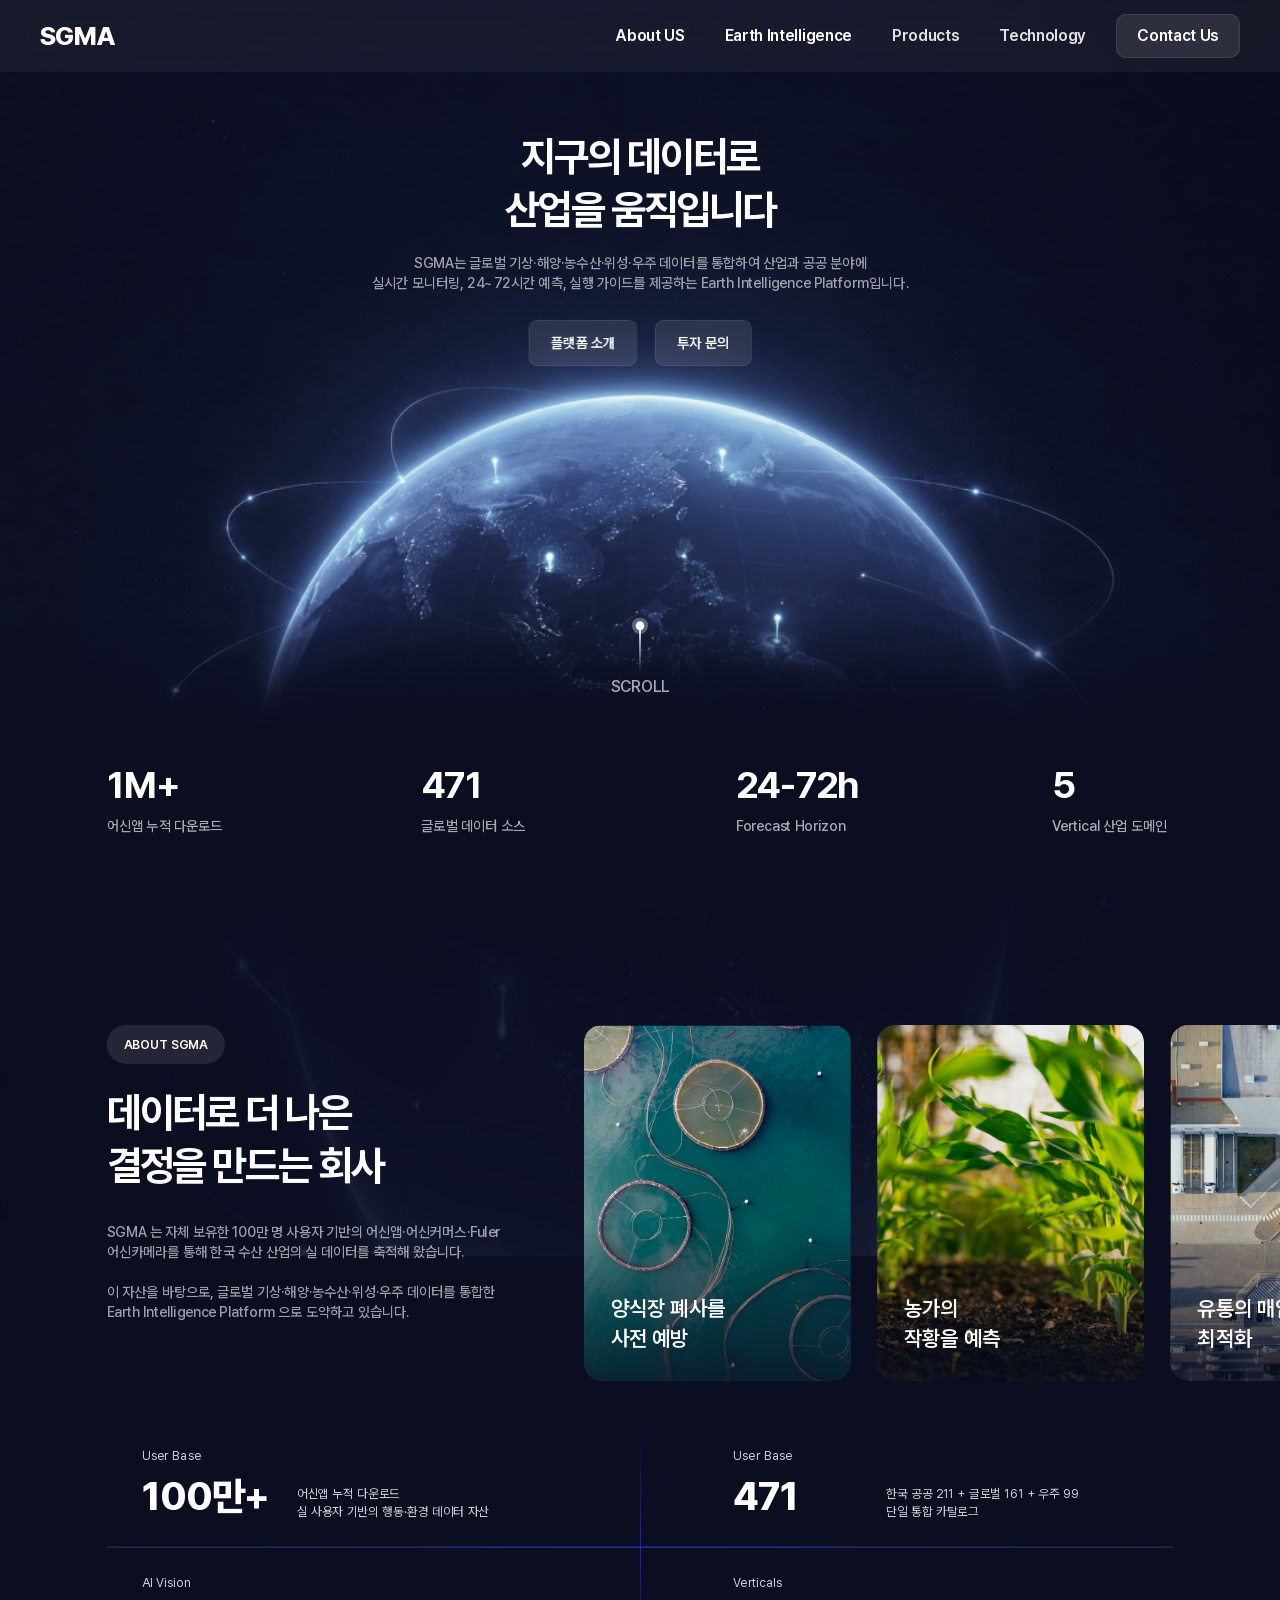
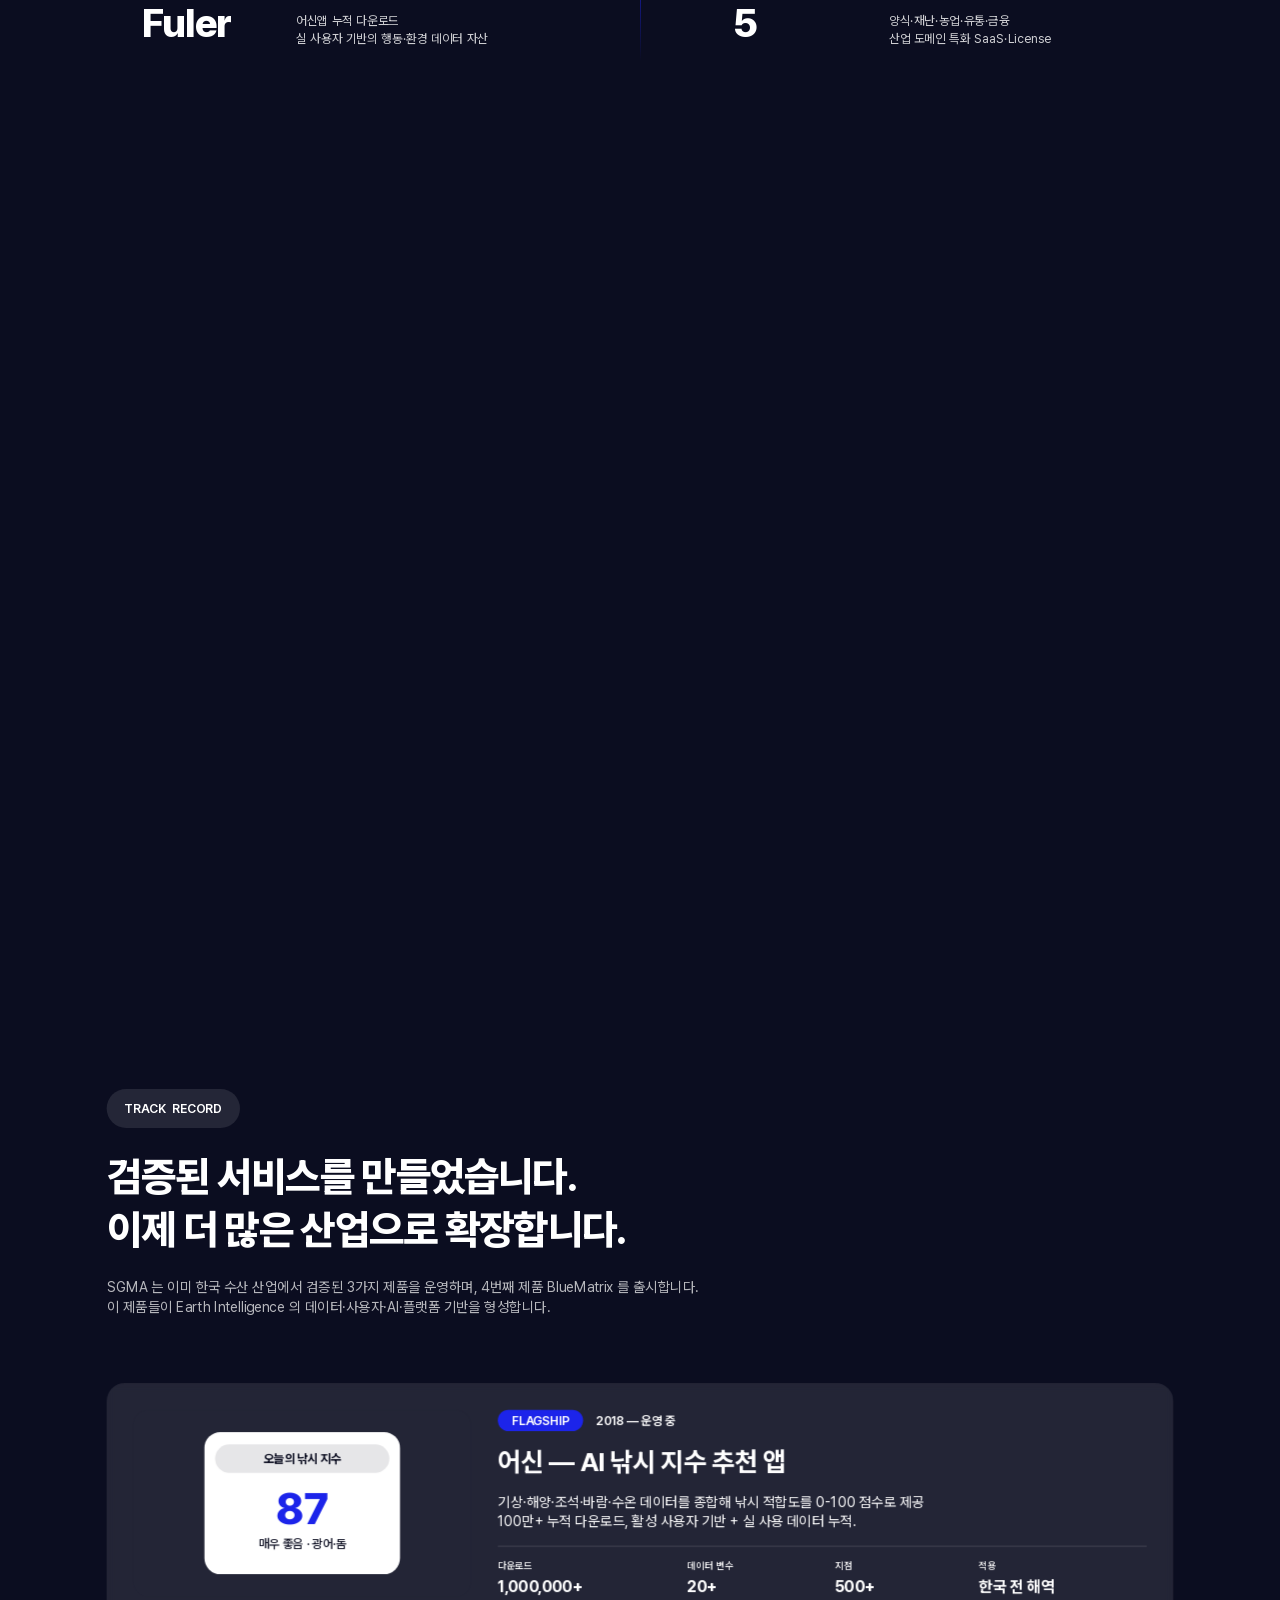
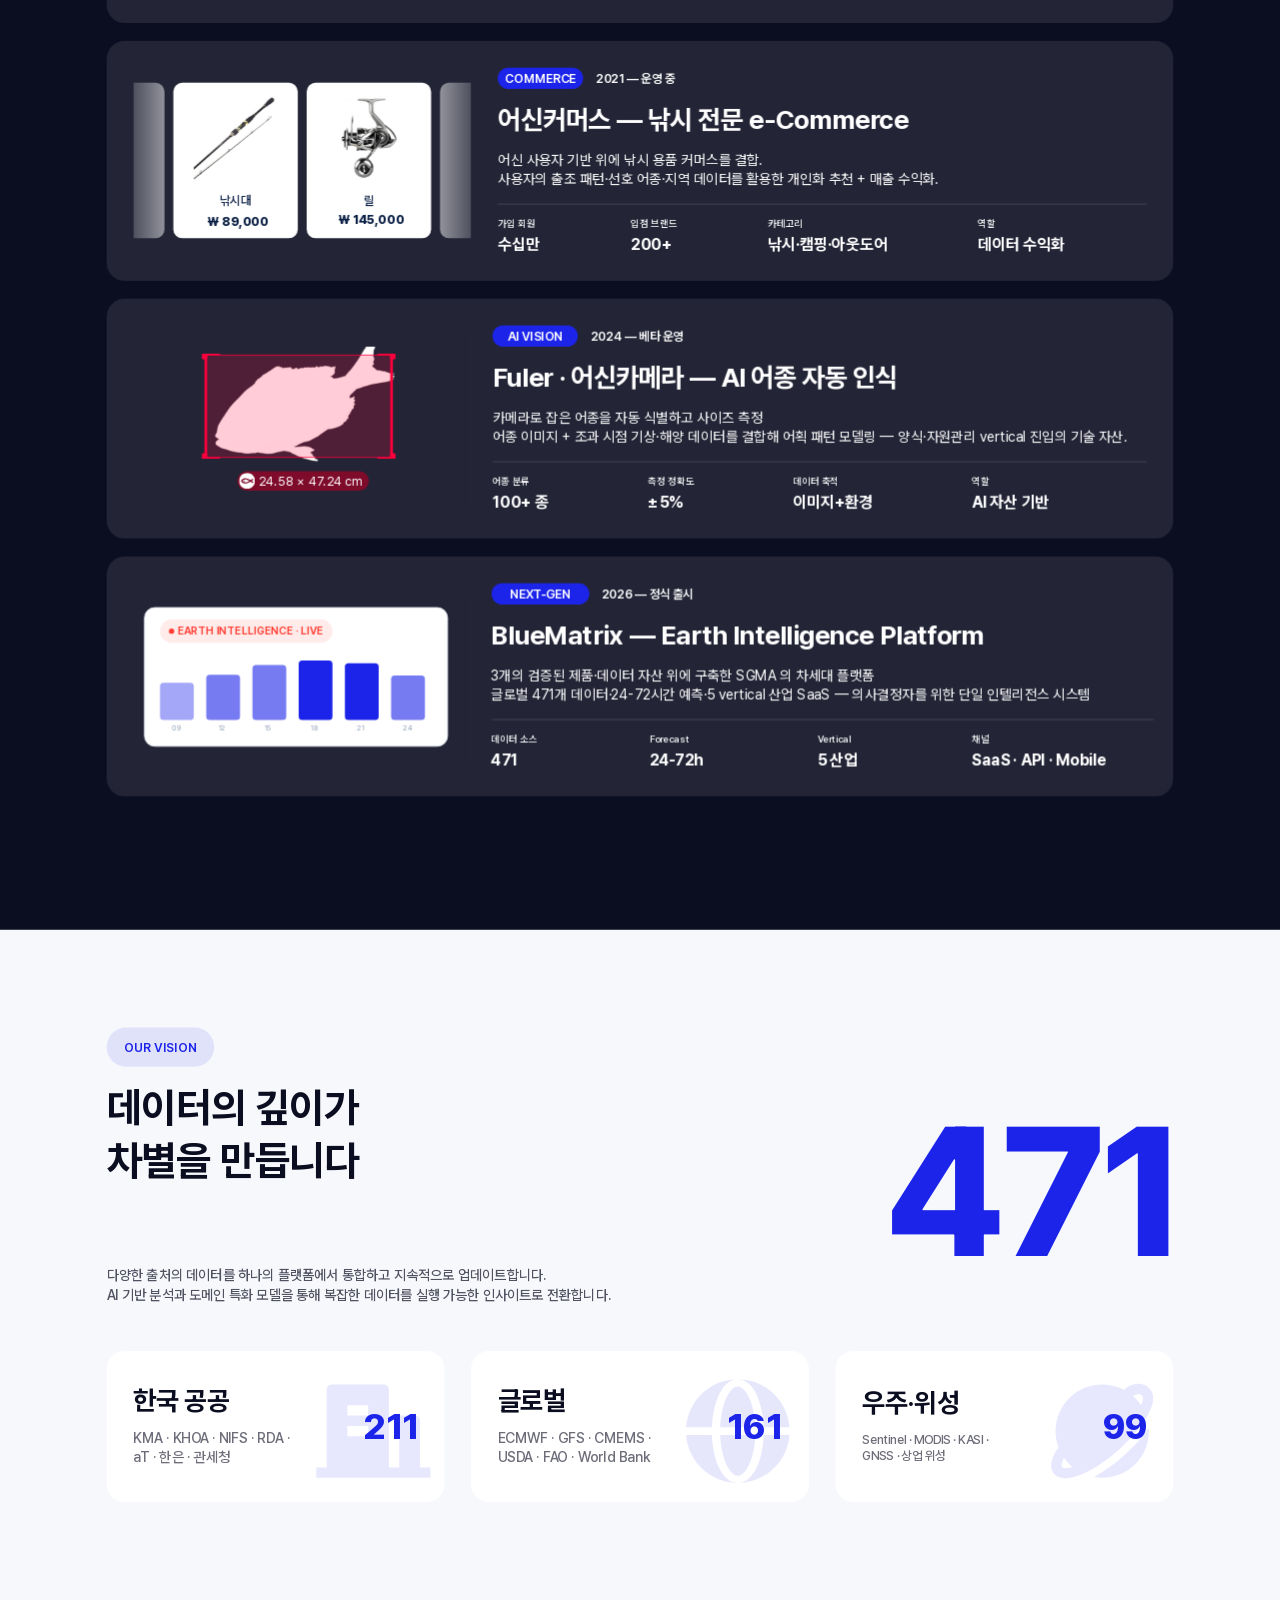
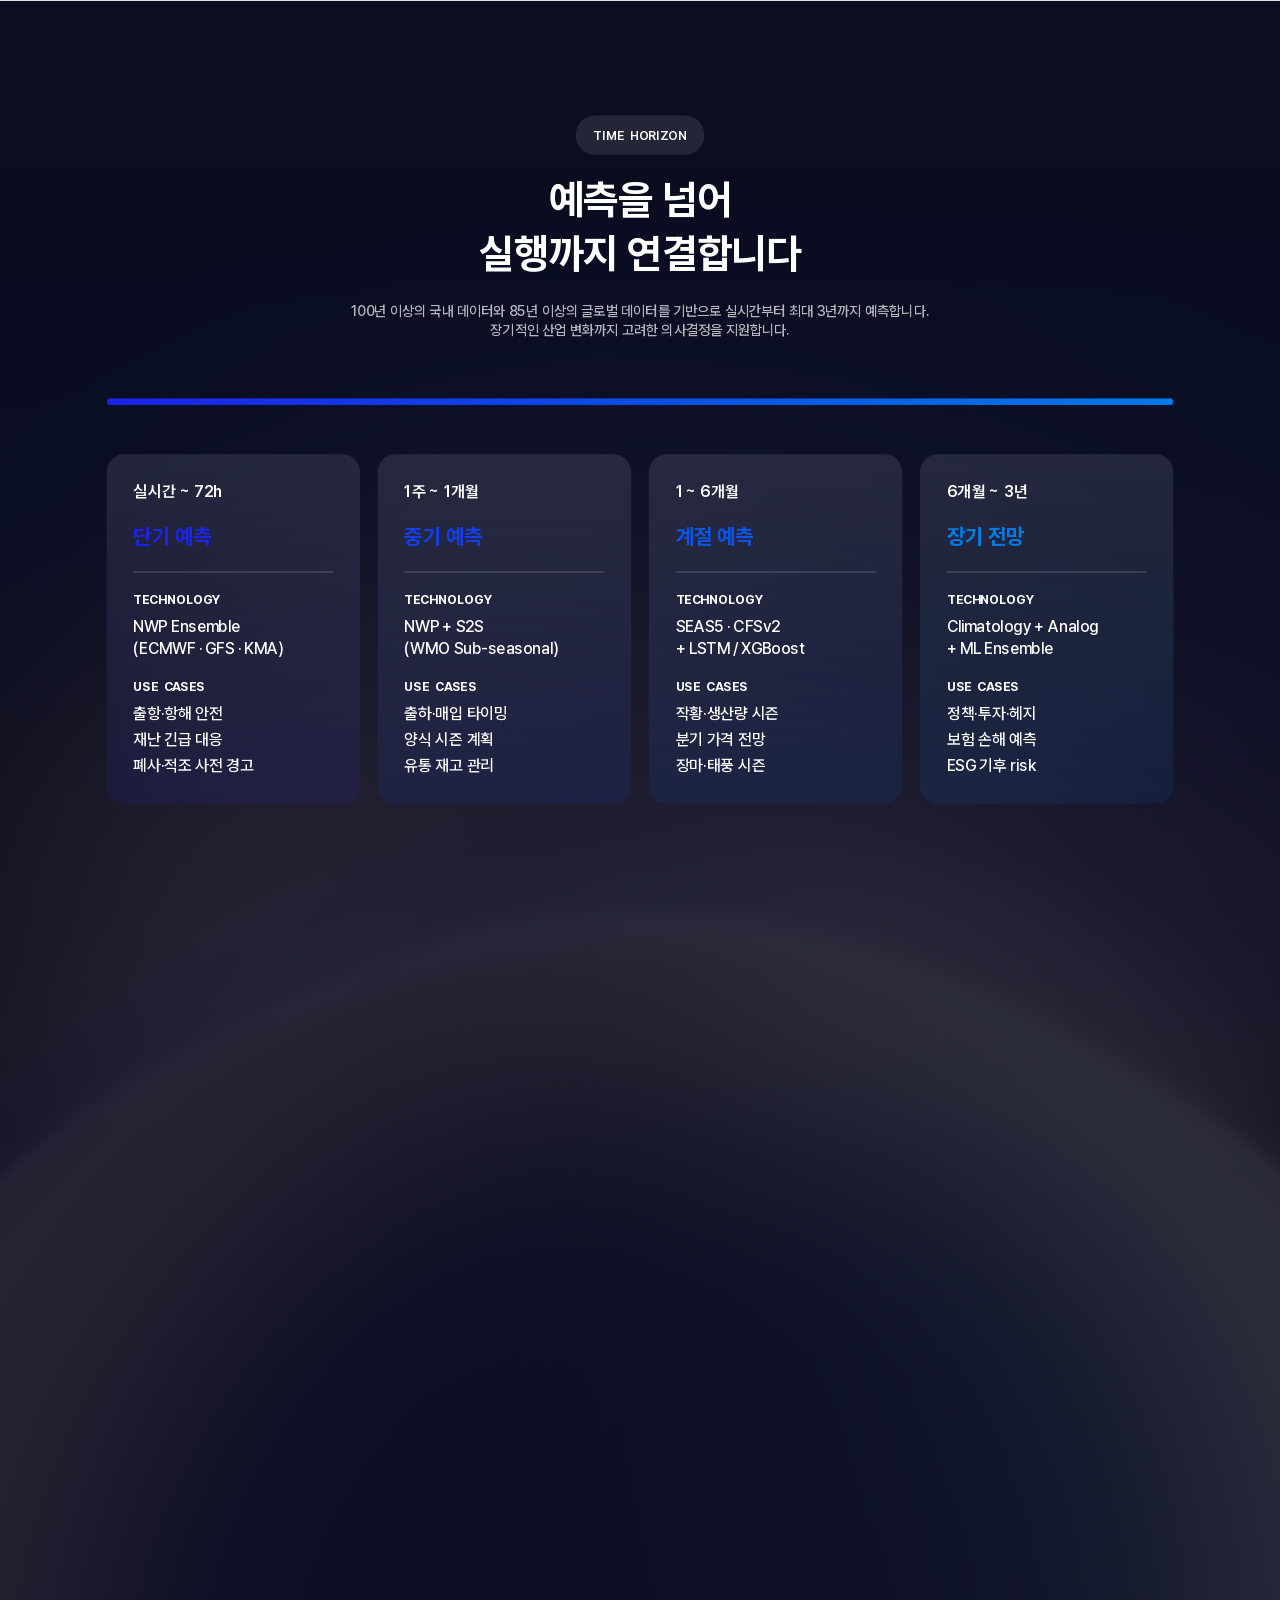
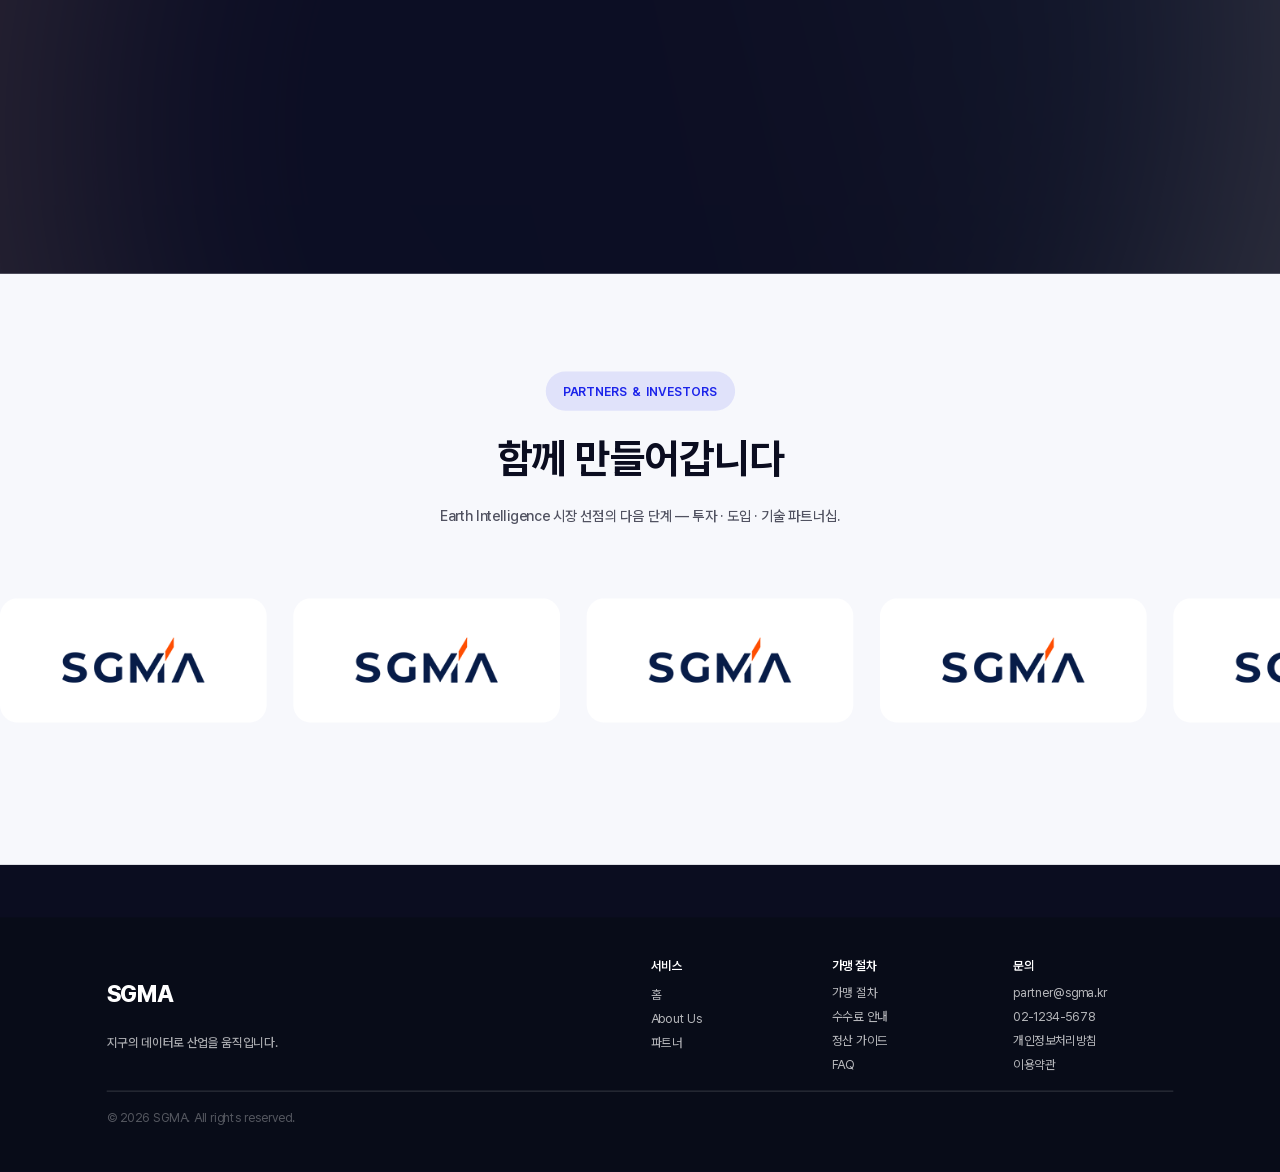
==== commit 4d6e036e: "feat: mobile responsive (3-tier: desktop/scale/mobile)" ====
--- a/index.html
+++ b/index.html
@@ -2,7 +2,7 @@
 <html lang="ko">
 <head>
 <meta charset="UTF-8">
-<meta name="viewport" content="width=1440">
+<meta name="viewport" content="width=device-width, initial-scale=1">
 <title>SGMA — Earth Intelligence Platform</title>
 <meta name="description" content="SGMA는 글로벌 기상·해양·농수산·위성·우주 데이터를 통합하여 산업과 공공 분야에 실시간 모니터링, 24~72시간 예측, 실행 가이드를 제공하는 Earth Intelligence Platform입니다.">
 <style>
@@ -70,10 +70,10 @@
   .hero-bg .shade{position:absolute;inset:0;background:linear-gradient(to bottom,rgba(11,13,32,0) 85.45%,#0b0d20 100%)}
   .hero-in{opacity:0;transform:translateY(26px);animation:heroIn 1s cubic-bezier(.22,.61,.36,1) forwards;animation-delay:var(--hd,0s)}
   .hero-in.cx{transform:translateX(-50%) translateY(26px);animation-name:heroInCx}
-  @keyframes heroIn{to{opacity:1;transform:translateY(0)}}
-  @keyframes heroInCx{to{opacity:1;transform:translateX(-50%) translateY(0)}}
+  @keyframes heroIn{to{opacity:var(--o,1);transform:translateY(0)}}
+  @keyframes heroInCx{to{opacity:var(--o,1);transform:translateX(-50%) translateY(0)}}
   .hero-title{top:146px;font-weight:700;font-size:46px;line-height:1.3;letter-spacing:-3px;text-align:center;white-space:nowrap}
-  .hero-sub{top:286px;font-weight:500;font-size:16px;line-height:1.4;letter-spacing:-.32px;text-align:center;opacity:.6;white-space:nowrap}
+  .hero-sub{top:286px;font-weight:500;font-size:16px;line-height:1.4;letter-spacing:-.32px;text-align:center;white-space:nowrap;--o:.6}
   .hero-btns{top:360px;display:flex;gap:20px}
   .glass-btn{
     display:flex;align-items:center;justify-content:center;padding:14px 24px;border-radius:10px;
@@ -257,10 +257,12 @@
   .i-card{position:relative;width:300px;height:300px;flex-shrink:0;border-radius:14px;overflow:hidden;display:flex;flex-direction:column;
     align-items:flex-end;justify-content:flex-end;padding:30px 24px;cursor:pointer;
     transition:height .55s cubic-bezier(.33,1,.36,1),transform .8s cubic-bezier(.22,.61,.36,1),opacity .8s cubic-bezier(.22,.61,.36,1)}
-  .i-card:hover{height:434px}
-  .icol:has(> .i-card:first-child:hover) > .i-card:last-child:not(:hover),
-  .icol:has(> .i-card:last-child:hover) > .i-card:first-child:not(:hover){height:166px}
-  .icol:has(> .i-card:hover) > .i-card:not(:hover) .s{opacity:0;max-height:0;margin-top:0}
+  @media (min-width:769px){
+    .i-card:hover{height:434px}
+    .icol:has(> .i-card:first-child:hover) > .i-card:last-child:not(:hover),
+    .icol:has(> .i-card:last-child:hover) > .i-card:first-child:not(:hover){height:166px}
+    .icol:has(> .i-card:hover) > .i-card:not(:hover) .s{opacity:0;max-height:0;margin-top:0}
+  }
   .i-card .ph{position:absolute;z-index:0}
   .i-card .ph img{width:100%;height:100%;object-fit:cover}
   .i-card .ph .shade{position:absolute;inset:0;background:linear-gradient(to bottom,rgba(35,37,54,.3) 4%,#232536 94%)}
@@ -298,6 +300,144 @@
   .f-col li a:hover{opacity:.6}
   .f-div{width:100%;height:1px;background:rgba(255,255,255,.2)}
   .f-copy{font-weight:400;font-size:14px;line-height:1.4;letter-spacing:-.28px;opacity:.3}
+
+  /* ================= RESPONSIVE ================= */
+  .sec,.hero-stats,.hstat,.kgrid{display:contents}
+  .scale-wrap{overflow:hidden}
+  .nav-burger{display:none;flex-direction:column;justify-content:center;align-items:center;gap:5px;width:44px;height:44px;background:none;border:none;cursor:pointer}
+  .nav-burger span{display:block;width:20px;height:2px;background:#fff;border-radius:2px;transition:transform .3s,opacity .3s}
+  nav.open .nav-burger span:nth-child(1){transform:translateY(7px) rotate(45deg)}
+  nav.open .nav-burger span:nth-child(2){opacity:0}
+  nav.open .nav-burger span:nth-child(3){transform:translateY(-7px) rotate(-45deg)}
+
+  @media (max-width:1439px){
+    nav{min-width:0}
+    .nav-inner{width:calc(100% - 48px);max-width:1200px}
+    body{overflow-x:hidden}
+    .artboard{margin:0}
+  }
+
+  @media (max-width:768px){
+    .artboard{width:100%;height:auto}
+    .abs{position:static}
+    .cx{transform:none;left:auto}
+    .rv.cx{transform:translateY(28px)}
+    .rv.cx.on{transform:none}
+    .hero-in.cx{animation-name:heroIn;transform:translateY(26px)}
+
+    nav{height:60px}
+    .nav-inner{width:calc(100% - 40px)}
+    .nav-logo{font-size:20px}
+    .nav-burger{display:flex}
+    .nav-menu{position:fixed;top:60px;left:0;right:0;display:none;flex-direction:column;align-items:stretch;gap:2px;
+      background:rgba(8,10,24,.97);backdrop-filter:blur(12px);-webkit-backdrop-filter:blur(12px);
+      padding:14px 20px 24px;border-bottom:1px solid rgba(255,255,255,.08)}
+    nav.open .nav-menu{display:flex}
+    .nav-link{padding:13px 4px;text-align:left}
+    .nav-cta{margin-top:10px;text-align:center}
+
+    .sec{display:flex;flex-direction:column;align-items:flex-start;position:relative}
+
+    /* hero */
+    .s-hero{align-items:center;padding:104px 24px 64px}
+    .hero-bg{position:absolute;top:0;left:0;width:100%;height:620px;margin-left:0}
+    .hero-bg .shade{background:linear-gradient(to bottom,rgba(11,13,32,0) 68%,#0b0d20 100%)}
+    .hero-title{position:relative;top:auto;font-size:34px;letter-spacing:-1.5px}
+    .hero-sub{position:relative;top:auto;left:auto !important;white-space:normal;font-size:14px;margin-top:16px;max-width:440px}
+    .hero-sub br{display:none}
+    .hero-btns{position:relative;top:auto;margin-top:28px}
+    .scroll-pin,.scroll-txt,.img9{display:none}
+    .hero-stats{display:grid;grid-template-columns:1fr 1fr;gap:36px 20px;width:100%;margin-top:300px}
+    .hstat{display:flex;flex-direction:column;gap:8px}
+    .stat-num{font-size:34px;line-height:1.1}
+    .stat-lbl{font-size:13px}
+
+    /* section commons */
+    .s-about,.s-arch,.s-track,.s-future,.s-horizon{padding:72px 24px 0}
+    .h2-46{font-size:30px;letter-spacing:-1px;white-space:normal;width:auto !important;margin-top:20px}
+    .h2-46xb{font-size:26px;letter-spacing:-.8px;width:auto !important;margin-top:20px}
+    .body-16{width:auto !important;white-space:normal !important;margin-top:16px}
+    .body-16 p{white-space:normal !important}
+
+    /* about */
+    .about-cards{position:static;display:flex;gap:14px;width:calc(100% + 48px);margin:32px -24px 0;
+      padding:8px 24px 16px;overflow-x:auto;scroll-snap-type:x mandatory;-webkit-overflow-scrolling:touch}
+    .p-card{width:250px;height:330px;scroll-snap-align:start}
+    .p-card .ph{left:0 !important;top:0 !important;width:100% !important;height:100% !important}
+    .p-card .cap{font-size:20px}
+    .hline,.hline-blue,.vline-blue{display:none}
+    .kgrid{display:flex;flex-direction:column;gap:26px;width:100%;margin-top:48px}
+    .kstat{width:100%;padding-bottom:22px;border-bottom:1px solid rgba(255,255,255,.12)}
+    .kstat .row{gap:20px !important;justify-content:flex-start !important}
+    .kstat .k-num{font-size:36px;line-height:1.15}
+    .kstat .k-desc{width:auto;flex:1}
+
+    /* architecture */
+    .s-arch{align-items:center;text-align:center}
+    .arch-cta{margin-top:26px;font-size:18px;padding:14px 22px}
+    .bracket,.arch-vline{display:none}
+    .l-card{position:static;width:100%;margin-top:20px;text-align:left}
+    .l-card .l-desc{width:100% !important}
+    .l-title,.l-item{white-space:normal}
+    .s-arch .l-card:first-of-type{margin-top:36px}
+
+    /* track record */
+    .prod-card{position:static;width:100%;margin-top:20px;flex-direction:column;align-items:flex-start;padding:20px;gap:18px}
+    .s-track .prod-card:first-of-type{margin-top:36px}
+    .prod-body{gap:14px;width:100%}
+    .prod-title{font-size:22px;white-space:normal}
+    .prod-desc{width:100% !important}
+    .prod-stats{flex-wrap:wrap;gap:16px 28px !important}
+    .ps{width:auto !important}
+    .ps .b{font-size:16px}
+
+    /* vision (light) */
+    .vision{position:static;width:100%;height:auto;margin-left:0;padding:72px 24px;gap:40px}
+    .vision .head{flex-direction:column;align-items:flex-start;gap:32px}
+    .vision h2{font-size:30px;white-space:normal;letter-spacing:-.6px}
+    .vision .lead{white-space:normal;font-size:15px}
+    .vision .lead br{display:none}
+    .vision .big{font-size:92px;line-height:1;letter-spacing:-3px}
+    .v-cards{flex-direction:column;width:100%;gap:16px}
+    .v-card{width:100%}
+    .v-card .icon{left:auto;right:10px}
+
+    .cover-bg{display:none}
+
+    /* time horizon */
+    .s-horizon{align-items:center;text-align:center}
+    .th-title{font-size:30px;width:auto !important;margin-top:20px;letter-spacing:-.6px}
+    .spectrum{position:static;width:100%;margin-top:36px}
+    .th-cards{position:static;width:100%;flex-direction:column;margin-top:24px;text-align:left}
+    .th-card{width:100%}
+
+    /* future vision — single column, desktop reading order */
+    .ind-grid{position:static;flex-direction:column;width:100%;height:auto;gap:16px;margin-top:32px}
+    .icol{display:contents}
+    .i-card{width:100%;height:240px}
+    .i-card + .i-card{margin-top:0}
+    .icol:nth-child(1) .i-card{order:3}
+    .icol:nth-child(2) .i-card:first-child{order:1}
+    .icol:nth-child(2) .i-card:last-child{order:4}
+    .icol:nth-child(3) .i-card:first-child{order:2}
+    .icol:nth-child(3) .i-card:last-child{order:5}
+    .i-card .ph{left:0 !important;top:0 !important;width:100% !important;bottom:0 !important}
+
+    /* partners */
+    .partners{position:static;width:100%;height:auto;margin-left:0;padding:72px 0 88px;gap:40px}
+    .partners .head{width:auto;padding:0 24px}
+    .partners h2{font-size:30px}
+    .marquee{width:100%}
+    .logo-card{width:220px;height:104px}
+    .logo-card img{width:130px;height:41px}
+
+    /* footer */
+    footer{position:static;width:100%;height:auto;margin-left:0;padding:48px 24px}
+    .f-top{flex-direction:column;align-items:flex-start;gap:36px}
+    .f-brand{width:auto;gap:16px}
+    .f-cols{flex-wrap:wrap;gap:24px 20px}
+    .f-col{width:150px;height:auto}
+  }
 </style>
 </head>
 <body>
@@ -305,6 +445,7 @@
 <nav id="nav">
   <div class="nav-inner">
     <a class="nav-logo" data-go="top">SGMA</a>
+    <button class="nav-burger" aria-label="메뉴 열기"><span></span><span></span><span></span></button>
     <div class="nav-menu">
       <button class="nav-link" data-go="sec-about">About US</button>
       <button class="nav-link" data-go="sec-arch">Earth Intelligence</button>
@@ -315,13 +456,15 @@
   </div>
 </nav>
 
+<div class="scale-wrap">
 <div class="artboard">
 
   <!-- ======== HERO ======== -->
+  <div class="sec s-hero">
   <div class="abs hero-bg"><img src="assets/imgImage8.png" alt="Earth from space"><div class="shade"></div></div>
 
   <div class="abs cx hero-title hero-in cx" style="--hd:.1s">지구의 데이터로<br>산업을 움직입니다</div>
-  <div class="abs cx hero-sub hero-in cx" style="--hd:.3s;left:calc(50% + .5px)">SGMA는 글로벌 기상·해양·농수산·위성·우주 데이터를 통합하여 산업과 공공 분야에<br>실시간 모니터링, 24~72시간 예측, 실행 가이드를 제공하는 Earth Intelligence Platform입니다.</div>
+  <div class="abs cx hero-sub hero-in cx" style="--hd:.3s;left:calc(50% + .5px)">SGMA는 글로벌 기상·해양·농수산·위성·우주 데이터를 통합하여 산업과 공공 분야에 <br>실시간 모니터링, 24~72시간 예측, 실행 가이드를 제공하는 Earth Intelligence Platform입니다.</div>
   <div class="abs cx hero-btns hero-in cx" style="--hd:.5s">
     <a class="glass-btn" data-go="sec-arch">플랫폼 소개</a>
     <a class="glass-btn" data-go="sec-partners">투자 문의</a>
@@ -330,18 +473,30 @@
   <p class="abs scroll-txt hero-in" style="--hd:.9s;left:687px">SCROLL</p>
 
   <!-- hero stats -->
-  <p class="abs stat-num rv" style="left:120px;top:859px" data-count="1000000" data-fmt="m">1M+</p>
-  <p class="abs stat-lbl rv" style="left:120px;top:921px;--d:.05s">어신앱 누적 다운로드</p>
-  <p class="abs stat-num rv" style="left:474px;top:859px;--d:.1s" data-count="471">471</p>
-  <p class="abs stat-lbl rv" style="left:474px;top:921px;--d:.15s">글로벌 데이터 소스</p>
-  <p class="abs stat-num rv" style="left:828px;top:859px;--d:.2s">24-72h</p>
-  <p class="abs stat-lbl rv" style="left:828px;top:921px;--d:.25s">Forecast Horizon</p>
-  <p class="abs stat-num rv" style="left:1183px;top:859px;--d:.3s" data-count="5">5</p>
-  <p class="abs stat-lbl rv" style="left:1183px;top:921px;--d:.35s">Vertical 산업 도메인</p>
+  <div class="hero-stats">
+    <div class="hstat">
+      <p class="abs stat-num rv" style="left:120px;top:859px" data-count="1000000" data-fmt="m">1M+</p>
+      <p class="abs stat-lbl rv" style="left:120px;top:921px;--d:.05s">어신앱 누적 다운로드</p>
+    </div>
+    <div class="hstat">
+      <p class="abs stat-num rv" style="left:474px;top:859px;--d:.1s" data-count="471">471</p>
+      <p class="abs stat-lbl rv" style="left:474px;top:921px;--d:.15s">글로벌 데이터 소스</p>
+    </div>
+    <div class="hstat">
+      <p class="abs stat-num rv" style="left:828px;top:859px;--d:.2s">24-72h</p>
+      <p class="abs stat-lbl rv" style="left:828px;top:921px;--d:.25s">Forecast Horizon</p>
+    </div>
+    <div class="hstat">
+      <p class="abs stat-num rv" style="left:1183px;top:859px;--d:.3s" data-count="5">5</p>
+      <p class="abs stat-lbl rv" style="left:1183px;top:921px;--d:.35s">Vertical 산업 도메인</p>
+    </div>
+  </div>
 
   <div class="abs img9"><img src="assets/imgImage9.png" alt=""><div class="shade"></div></div>
+  </div><!-- /s-hero -->
 
   <!-- ======== ABOUT ======== -->
+  <div class="sec s-about">
   <div id="sec-about" class="abs" style="left:0;top:1153px;width:1px;height:1px"></div>
   <div class="abs pill rv" style="left:120px;top:1153px">ABOUT SGMA</div>
   <div class="abs h2-46 rv" style="left:120px;top:1222px;--d:.1s">데이터로 더 나은<br>결정을 만드는 회사</div>
@@ -371,24 +526,28 @@
   <div class="abs hline-blue rv-fade" style="left:120px;top:1740px;width:1200px"></div>
   <div class="abs vline-blue rv-fade" style="left:719.5px;top:1611px;height:258px"></div>
 
-  <div class="abs kstat rv" style="left:160px;top:1627px">
-    <p class="k-lbl">User Base</p>
-    <div class="row" style="gap:30px"><p class="k-num" data-count="100" data-fmt="man">100만+</p><div class="k-desc"><p>어신앱 누적 다운로드</p><p>실 사용자 기반의 행동·환경 데이터 자산</p></div></div>
-  </div>
-  <div class="abs kstat rv" style="left:825px;top:1627px;--d:.1s">
-    <p class="k-lbl">User Base</p>
-    <div class="row" style="gap:100px"><p class="k-num" data-count="471">471</p><div class="k-desc"><p>한국 공공 211 + 글로벌 161 + 우주 99</p><p>단일 통합 카탈로그</p></div></div>
-  </div>
-  <div class="abs kstat rv" style="left:160px;top:1770px;--d:.2s">
-    <p class="k-lbl">AI Vision</p>
-    <div class="row" style="gap:73px"><p class="k-num">Fuler</p><div class="k-desc"><p>어신앱 누적 다운로드</p><p>실 사용자 기반의 행동·환경 데이터 자산</p></div></div>
-  </div>
-  <div class="abs kstat rv" style="left:825px;top:1770px;--d:.3s">
-    <p class="k-lbl">Verticals</p>
-    <div class="row" style="justify-content:space-between"><p class="k-num" data-count="5">5</p><div class="k-desc"><p>양식·재난·농업·유통·금융</p><p>산업 도메인 특화 SaaS·License</p></div></div>
-  </div>
+  <div class="kgrid">
+    <div class="abs kstat rv" style="left:160px;top:1627px">
+      <p class="k-lbl">User Base</p>
+      <div class="row" style="gap:30px"><p class="k-num" data-count="100" data-fmt="man">100만+</p><div class="k-desc"><p>어신앱 누적 다운로드</p><p>실 사용자 기반의 행동·환경 데이터 자산</p></div></div>
+    </div>
+    <div class="abs kstat rv" style="left:825px;top:1627px;--d:.1s">
+      <p class="k-lbl">User Base</p>
+      <div class="row" style="gap:100px"><p class="k-num" data-count="471">471</p><div class="k-desc"><p>한국 공공 211 + 글로벌 161 + 우주 99</p><p>단일 통합 카탈로그</p></div></div>
+    </div>
+    <div class="abs kstat rv" style="left:160px;top:1770px;--d:.2s">
+      <p class="k-lbl">AI Vision</p>
+      <div class="row" style="gap:73px"><p class="k-num">Fuler</p><div class="k-desc"><p>어신앱 누적 다운로드</p><p>실 사용자 기반의 행동·환경 데이터 자산</p></div></div>
+    </div>
+    <div class="abs kstat rv" style="left:825px;top:1770px;--d:.3s">
+      <p class="k-lbl">Verticals</p>
+      <div class="row" style="justify-content:space-between"><p class="k-num" data-count="5">5</p><div class="k-desc"><p>양식·재난·농업·유통·금융</p><p>산업 도메인 특화 SaaS·License</p></div></div>
+    </div>
+  </div>
+  </div><!-- /s-about -->
 
   <!-- ======== ARCHITECTURE ======== -->
+  <div class="sec s-arch">
   <div id="sec-arch" class="abs" style="left:0;top:2015px;width:1px;height:1px"></div>
   <div class="abs cx pill rv cx" style="top:2015px">EARTH&nbsp;&nbsp;INTELLIGENCE&nbsp;&nbsp;ARCHITECTURE</div>
   <p class="abs cx h2-46 rv cx" style="top:2084px;letter-spacing:normal;--d:.1s">지구의 정보를 행동으로</p>
@@ -441,11 +600,14 @@
     <div><p class="l-foot-num" data-count="5">5</p><p class="l-foot-lbl">Vertical Domain</p></div>
   </div>
 
+  </div><!-- /s-arch -->
+
   <!-- ======== TRACK RECORD ======== -->
+  <div class="sec s-track">
   <div id="sec-track" class="abs" style="left:0;top:3025px;width:1px;height:1px"></div>
   <div class="abs pill rv" style="left:120px;top:3025px">TRACK&nbsp;&nbsp;RECORD</div>
   <div class="abs h2-46xb rv" style="left:120px;top:3094px;width:1200px;--d:.1s">검증된 서비스를 만들었습니다.<br>이제 더 많은 산업으로 확장합니다.</div>
-  <div class="abs rv" style="left:120px;top:3238px;width:760px;font-weight:400;font-size:16px;line-height:1.4;opacity:0;--d:.2s" data-keep-op=".7">
+  <div class="abs rv body-16" style="left:120px;top:3238px;width:760px;font-weight:400;font-size:16px;line-height:1.4;letter-spacing:0;opacity:0;--d:.2s" data-keep-op=".7">
     <p>SGMA 는 이미 한국 수산 산업에서 검증된 3가지 제품을 운영하며, 4번째 제품 BlueMatrix 를 출시합니다.</p>
     <p>이 제품들이 Earth Intelligence 의 데이터·사용자·AI·플랫폼 기반을 형성합니다.</p>
   </div>
@@ -557,6 +719,8 @@
     </div>
   </div>
 
+  </div><!-- /s-track -->
+
   <!-- ======== OUR VISION (light) ======== -->
   <section class="abs vision" id="sec-vision" style="left:50%">
     <div class="head">
@@ -565,7 +729,7 @@
           <div class="pill blue rv">OUR VISION</div>
           <h2 class="rv" style="--d:.1s">데이터의 깊이가<br>차별을 만듭니다</h2>
         </div>
-        <div class="lead rv" style="--d:.2s">다양한 출처의 데이터를 하나의 플랫폼에서 통합하고 지속적으로 업데이트합니다.<br>AI 기반 분석과 도메인 특화 모델을 통해 복잡한 데이터를 실행 가능한 인사이트로 전환합니다.</div>
+        <div class="lead rv" style="--d:.2s">다양한 출처의 데이터를 하나의 플랫폼에서 통합하고 지속적으로 업데이트합니다. <br>AI 기반 분석과 도메인 특화 모델을 통해 복잡한 데이터를 실행 가능한 인사이트로 전환합니다.</div>
       </div>
       <p class="big rv" style="--d:.25s" data-count="471">471</p>
     </div>
@@ -592,6 +756,7 @@
   <div class="abs cover-bg"><img src="assets/imgPluginFileCover1.svg" alt=""></div>
 
   <!-- ======== TIME HORIZON ======== -->
+  <div class="sec s-horizon">
   <div id="sec-horizon" class="abs" style="left:0;top:5530px;width:1px;height:1px"></div>
   <div class="abs cx pill rv cx" style="top:5530px">TIME&nbsp;&nbsp;HORIZON</div>
   <div class="abs cx th-title rv cx" style="top:5595px;width:1288px;--d:.1s">예측을 넘어<br>실행까지 연결합니다</div>
@@ -632,7 +797,10 @@
     </div>
   </div>
 
+  </div><!-- /s-horizon -->
+
   <!-- ======== FUTURE VISION / industries ======== -->
+  <div class="sec s-future">
   <div class="abs pill rv" style="left:120px;top:6505px">FUTURE&nbsp;&nbsp;VISION</div>
   <div class="abs h2-46 rv" style="left:120px;top:6570px;letter-spacing:-.92px;white-space:normal;width:380px;--d:.1s">핵심 산업을 시작으로 확장을 이어갑니다</div>
   <div class="abs body-16 rv" style="left:120px;top:6714px;width:334px;opacity:0;--d:.2s" data-keep-op=".6">산업별 특성을 반영한 Earth Intelligence Platform을 핵심 분야부터 순차적으로 확대합니다.</div>
@@ -670,6 +838,8 @@
       </div>
     </div>
   </div>
+
+  </div><!-- /s-future -->
 
   <!-- ======== PARTNERS ======== -->
   <section class="abs partners" id="sec-partners" style="left:50%">
@@ -716,6 +886,7 @@
   </footer>
 
 </div><!-- /artboard -->
+</div><!-- /scale-wrap -->
 
 <script>
 (function(){
@@ -785,6 +956,54 @@
   /* ---- marquee: duplicate once for seamless loop ---- */
   var track = document.getElementById('marqueeTrack');
   track.innerHTML += track.innerHTML;
+
+  /* ---- mobile menu ---- */
+  var burger = document.querySelector('.nav-burger');
+  if(burger){
+    burger.addEventListener('click', function(){ nav.classList.toggle('open'); });
+    document.querySelectorAll('.nav-menu [data-go]').forEach(function(el){
+      el.addEventListener('click', function(){ nav.classList.remove('open'); });
+    });
+  }
+
+  /* ---- responsive: scale 1440 artboard between 769-1439px ---- */
+  var wrap = document.querySelector('.scale-wrap');
+  var art = document.querySelector('.artboard');
+  function fitScale(){
+    var w = document.documentElement.clientWidth;
+    if(w > 768 && w < 1440){
+      var s = w / 1440;
+      art.style.transform = 'scale(' + s + ')';
+      art.style.transformOrigin = 'top left';
+      wrap.style.height = (8518 * s) + 'px';
+    } else {
+      art.style.transform = '';
+      wrap.style.height = '';
+    }
+  }
+
+  /* ---- responsive: scale product graphics on mobile ---- */
+  function fitGraphics(){
+    var w = document.documentElement.clientWidth;
+    var mobile = w <= 768;
+    document.querySelectorAll('.g-wrap').forEach(function(g){
+      if(mobile){
+        var gw = g.getBoundingClientRect().width ? 380 : 380;
+        var avail = Math.min(w - 88, 380);
+        var s = avail / 380;
+        if(s < 1){
+          g.style.transform = 'scale(' + s + ')';
+          g.style.transformOrigin = 'top left';
+          g.style.marginBottom = (-210 * (1 - s)) + 'px';
+        } else { g.style.transform=''; g.style.marginBottom=''; }
+      } else {
+        g.style.transform=''; g.style.marginBottom='';
+      }
+    });
+  }
+  function onResize(){ fitScale(); fitGraphics(); }
+  addEventListener('resize', onResize, {passive:true});
+  onResize();
 })();
 </script>
 </body>
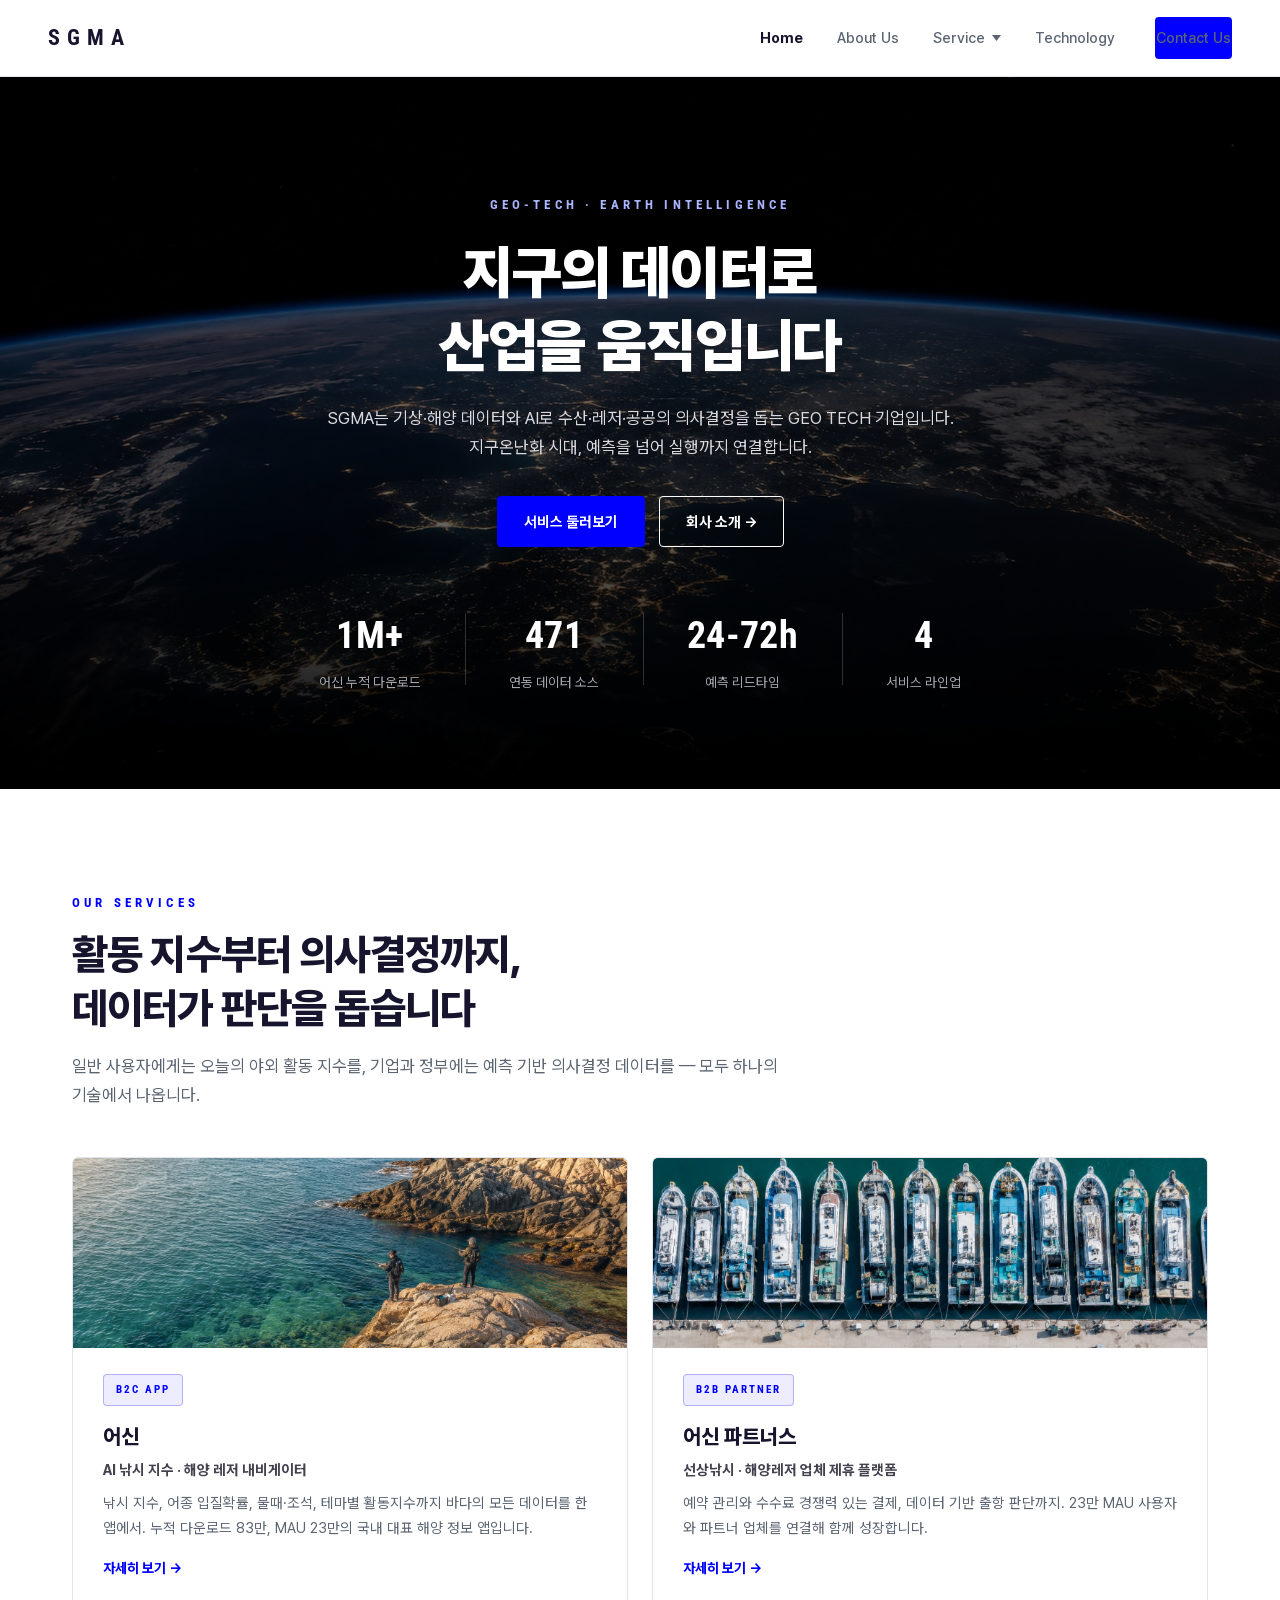
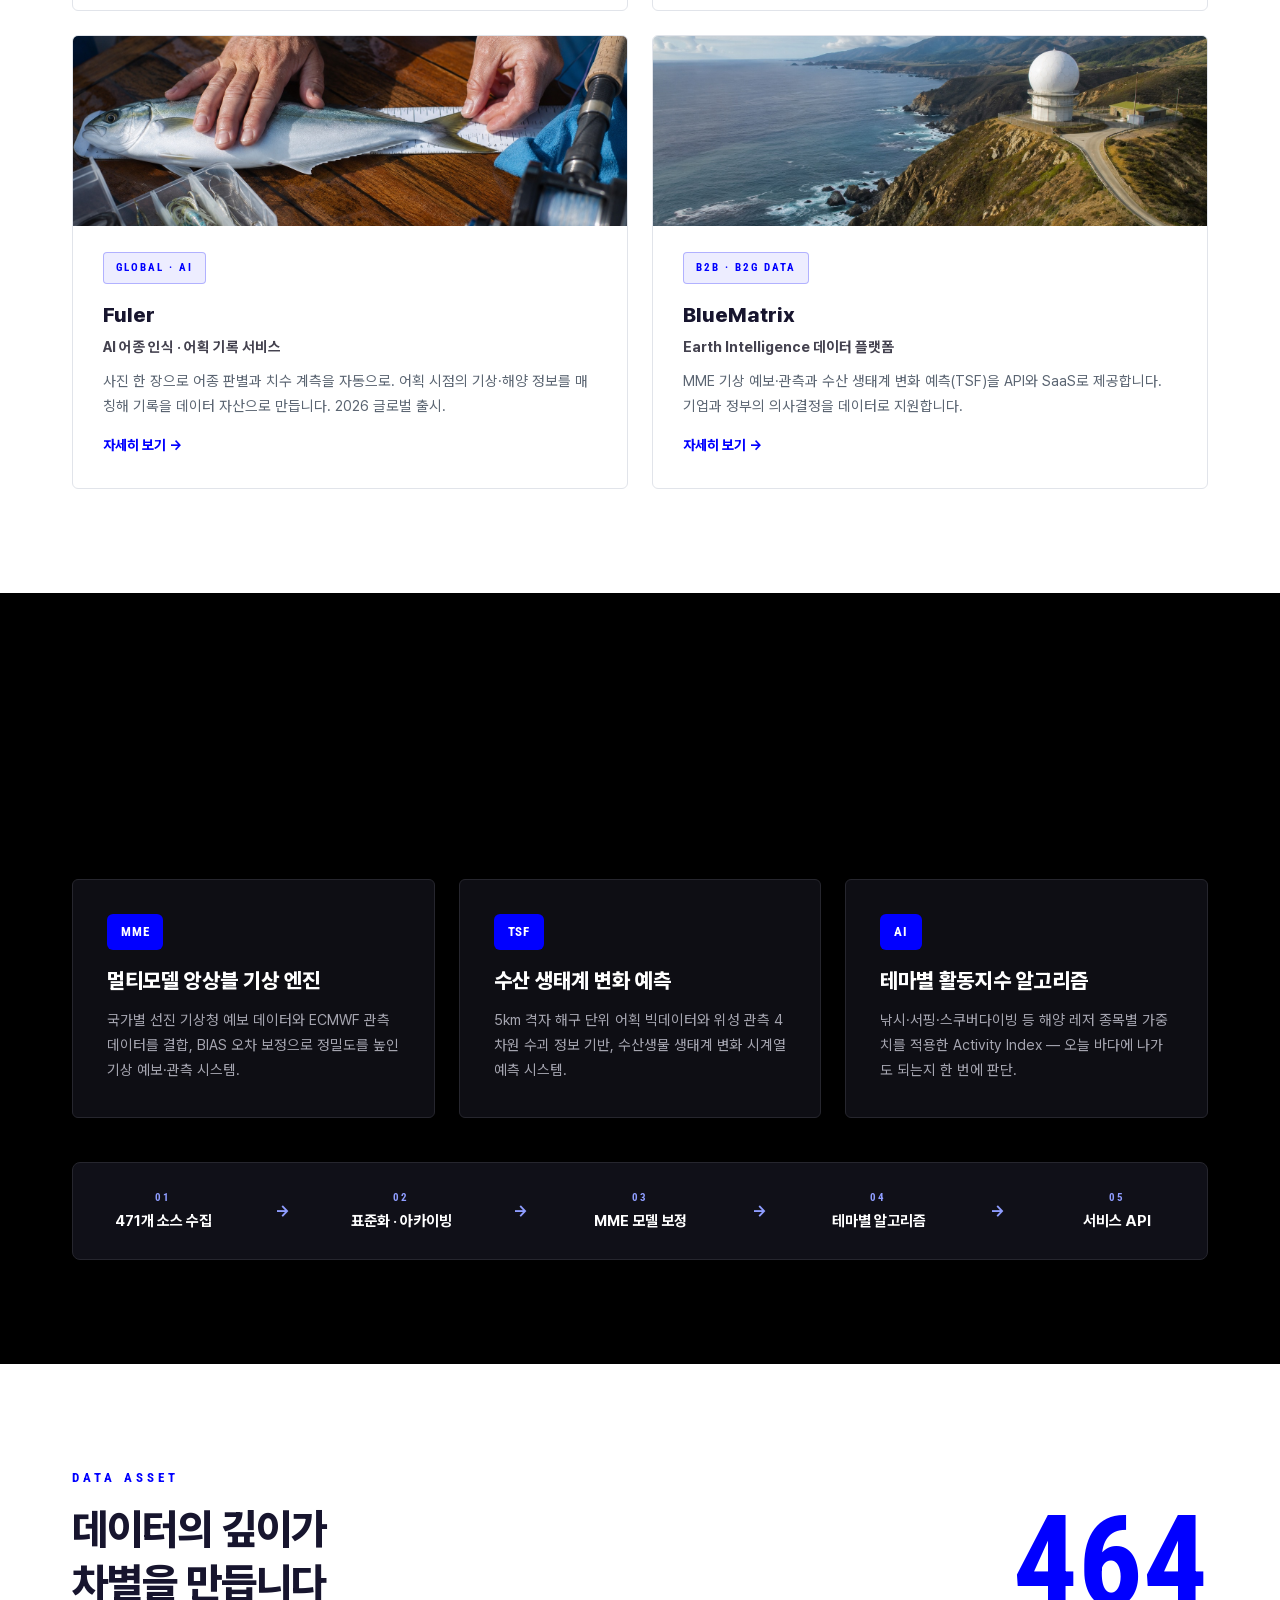
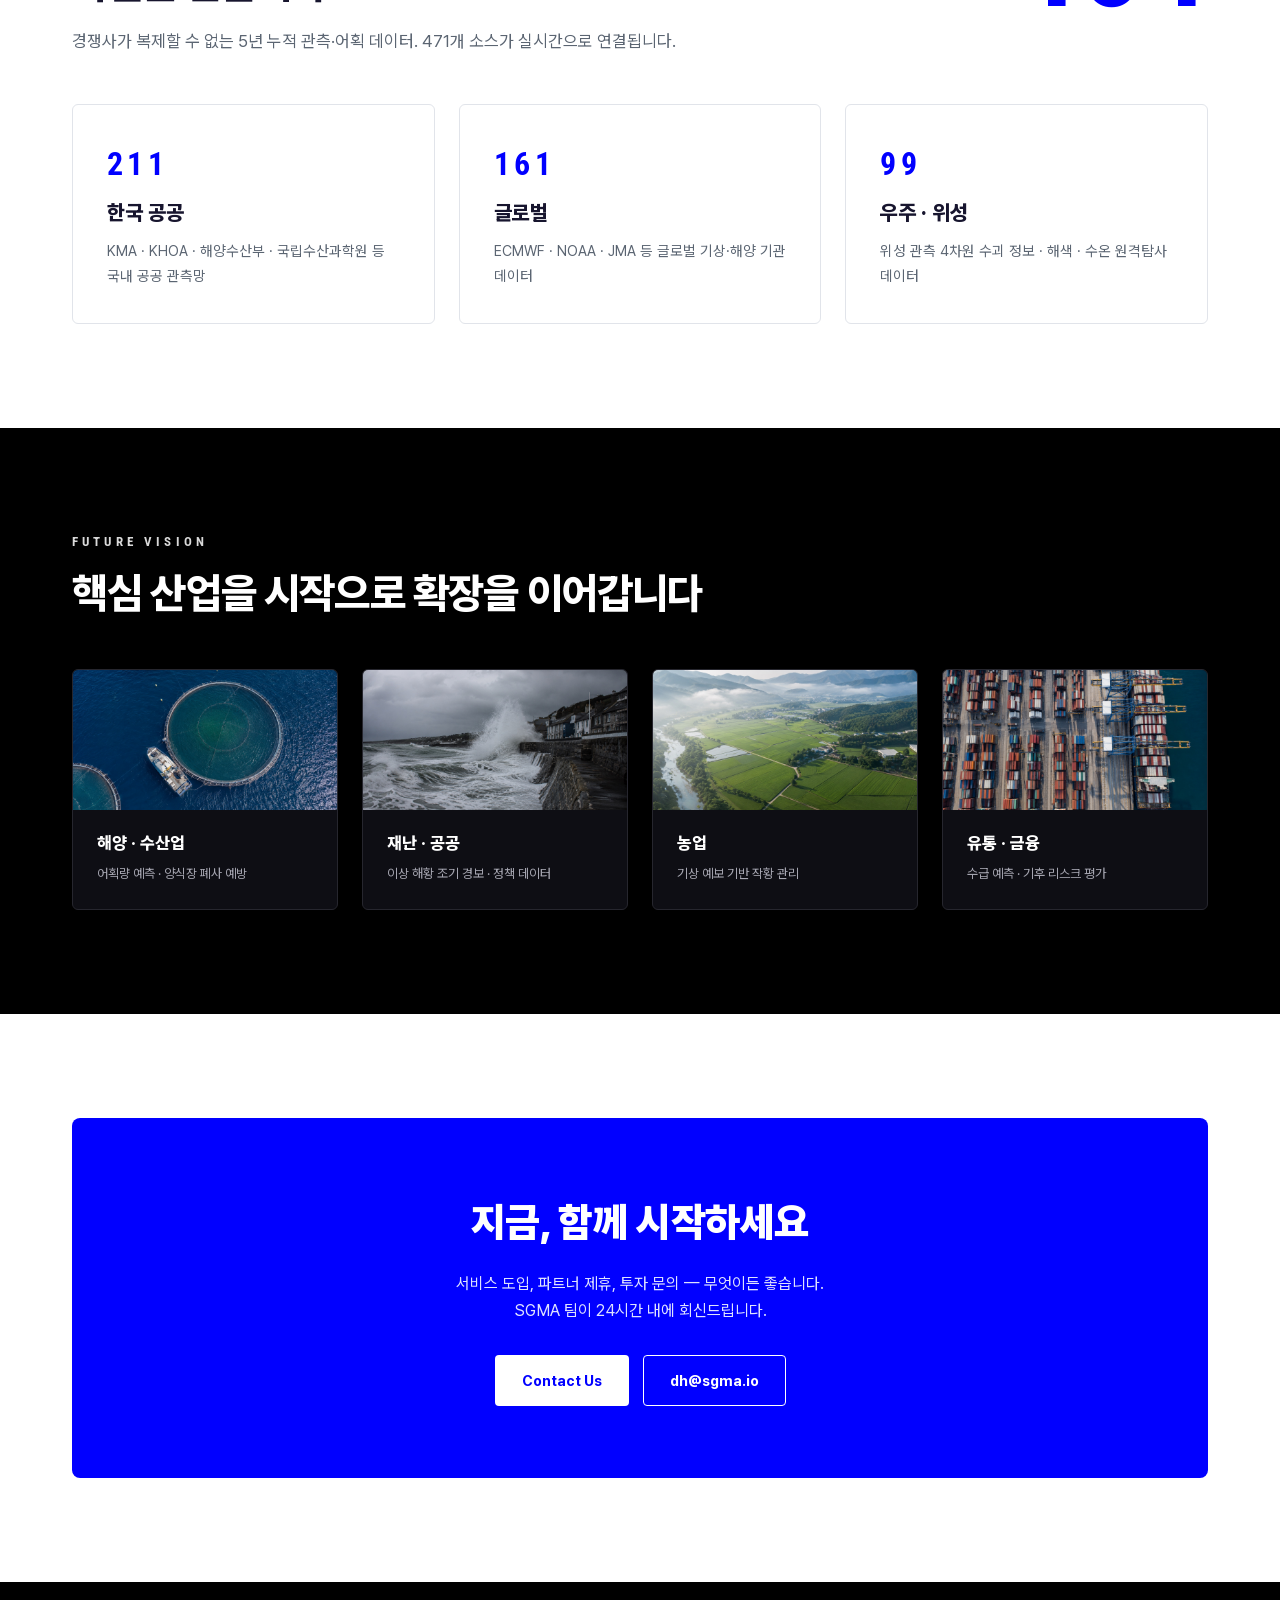
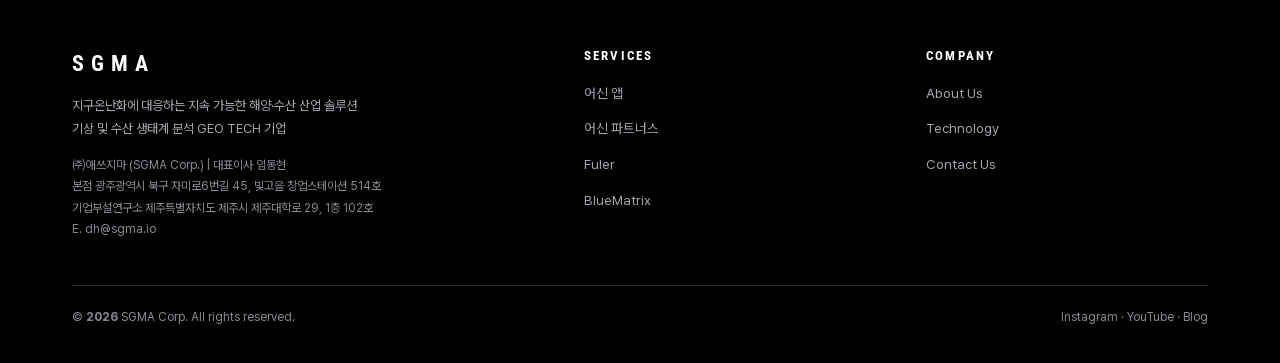
==== commit d4c26d01: "feat: SGMA v2 redesign (8 pages, tomorrow.io tone)" ====
--- a/index.html
+++ b/index.html
@@ -2,1009 +2,137 @@
 <html lang="ko">
 <head>
 <meta charset="UTF-8">
-<meta name="viewport" content="width=device-width, initial-scale=1">
-<title>SGMA — Earth Intelligence Platform</title>
-<meta name="description" content="SGMA는 글로벌 기상·해양·농수산·위성·우주 데이터를 통합하여 산업과 공공 분야에 실시간 모니터링, 24~72시간 예측, 실행 가이드를 제공하는 Earth Intelligence Platform입니다.">
-<style>
-  @font-face{font-family:"Pretendard Variable";src:url("assets/fonts/PretendardVariable.woff2") format("woff2-variations");font-weight:45 920;font-display:swap}
-  @font-face{font-family:"Inter";src:url("assets/fonts/inter-latin-400-normal.woff2") format("woff2");font-weight:400;font-display:swap}
-  @font-face{font-family:"Inter";src:url("assets/fonts/inter-latin-800-normal.woff2") format("woff2");font-weight:800;font-display:swap}
-  :root{
-    --bg:#0b0d20; --card:#232536; --blue:#1c24ea; --blue2:#133ee9; --blue3:#0d55e8; --blue4:#017be6;
-    --light:#f7f8fc; --ink:#0b0d20; --red:#ff3b30; --footer:#080c18;
-  }
-  *{margin:0;padding:0;box-sizing:border-box}
-  html{scroll-behavior:smooth}
-  body{
-    background:var(--bg); color:#fff;
-    font-family:"Pretendard Variable",Pretendard,-apple-system,BlinkMacSystemFont,"Segoe UI",Roboto,"Malgun Gothic",sans-serif;
-    -webkit-font-smoothing:antialiased; text-rendering:optimizeLegibility;
-  }
-  img{display:block}
-  .artboard{position:relative;width:1440px;height:8518px;margin:0 auto;overflow:hidden;background:var(--bg)}
-  @media (max-width:1439px){ body{overflow-x:auto} }
-  .abs{position:absolute}
-  .cx{left:50%;transform:translateX(-50%)}
-
-  /* ---------- reveal / animations ---------- */
-  .rv{opacity:0;transform:translateY(28px);transition:opacity .8s cubic-bezier(.22,.61,.36,1),transform .8s cubic-bezier(.22,.61,.36,1)}
-  .rv.on{opacity:1;transform:none}
-  .rv.cx{transform:translateX(-50%) translateY(28px)}
-  .rv.cx.on{transform:translateX(-50%) translateY(0)}
-  .rv-fade{opacity:0;transition:opacity 1.2s ease}
-  .rv-fade.on{opacity:1}
-  @media (prefers-reduced-motion:reduce){
-    .rv,.rv-fade{transition:none;opacity:1;transform:none}
-    .rv.cx{transform:translateX(-50%)}
-    *{animation-duration:.01ms !important;animation-iteration-count:1 !important}
-  }
-
-  /* ---------- Nav ---------- */
-  nav{
-    position:fixed;top:0;left:0;right:0;z-index:100;height:72px;min-width:1280px;
-    display:flex;align-items:center;justify-content:center;
-    background:rgba(255,255,255,.05);backdrop-filter:blur(10px);-webkit-backdrop-filter:blur(10px);
-    transition:background .4s ease;
-  }
-  nav.scrolled{background:rgba(11,13,32,.72)}
-  .nav-inner{width:1200px;max-width:1280px;display:flex;align-items:center;justify-content:space-between}
-  .nav-logo{font-weight:800;font-size:26px;letter-spacing:-.52px;line-height:1.4;color:#fff;text-decoration:none;cursor:pointer}
-  .nav-menu{display:flex;gap:20px;align-items:center}
-  .nav-link{
-    padding:10px;font-weight:600;font-size:16px;letter-spacing:-.32px;line-height:1.4;color:#fff;
-    text-decoration:none;cursor:pointer;transition:opacity .25s;opacity:1;background:none;border:none;font-family:inherit;
-  }
-  .nav-link.dim{color:rgba(255,255,255,.88)}
-  .nav-link:hover{opacity:.7}
-  .nav-cta{
-    padding:10px 20px;border-radius:10px;background:rgba(255,255,255,.1);
-    border:.7px solid rgba(229,231,235,.1);color:#fff;font-weight:600;font-size:16px;letter-spacing:-.32px;line-height:1.4;
-    cursor:pointer;font-family:inherit;transition:background .25s,transform .25s;
-  }
-  .nav-cta:hover{background:rgba(255,255,255,.2);transform:translateY(-1px)}
-
-  /* ---------- Hero ---------- */
-  .hero-bg{left:50%;top:0;width:1442px;height:811px;margin-left:-721px;overflow:hidden}
-  .hero-bg img{width:100%;height:100%;object-fit:cover;animation:kenburns 22s ease-in-out infinite alternate;transform-origin:50% 30%}
-  @keyframes kenburns{from{transform:scale(1)}to{transform:scale(1.07)}}
-  .hero-bg .shade{position:absolute;inset:0;background:linear-gradient(to bottom,rgba(11,13,32,0) 85.45%,#0b0d20 100%)}
-  .hero-in{opacity:0;transform:translateY(26px);animation:heroIn 1s cubic-bezier(.22,.61,.36,1) forwards;animation-delay:var(--hd,0s)}
-  .hero-in.cx{transform:translateX(-50%) translateY(26px);animation-name:heroInCx}
-  @keyframes heroIn{to{opacity:var(--o,1);transform:translateY(0)}}
-  @keyframes heroInCx{to{opacity:var(--o,1);transform:translateX(-50%) translateY(0)}}
-  .hero-title{top:146px;font-weight:700;font-size:46px;line-height:1.3;letter-spacing:-3px;text-align:center;white-space:nowrap}
-  .hero-sub{top:286px;font-weight:500;font-size:16px;line-height:1.4;letter-spacing:-.32px;text-align:center;white-space:nowrap;--o:.6}
-  .hero-btns{top:360px;display:flex;gap:20px}
-  .glass-btn{
-    display:flex;align-items:center;justify-content:center;padding:14px 24px;border-radius:10px;
-    background:rgba(255,255,255,.1);border:.7px solid rgba(229,231,235,.1);
-    backdrop-filter:blur(5px);-webkit-backdrop-filter:blur(5px);
-    color:#fff;font-weight:600;font-size:16px;letter-spacing:-.32px;line-height:1.4;
-    cursor:pointer;font-family:inherit;transition:background .3s,transform .3s,box-shadow .3s;text-decoration:none;
-  }
-  .glass-btn:hover{background:rgba(255,255,255,.2);transform:translateY(-2px);box-shadow:0 10px 30px rgba(0,0,0,.35)}
-  .scroll-pin{left:711px;top:695px;width:18px;height:60px}
-  .scroll-pin img{animation:pinFloat 2.4s ease-in-out infinite}
-  @keyframes pinFloat{0%,100%{transform:translateY(0)}50%{transform:translateY(10px)}}
-  .scroll-txt{top:763px;font-weight:500;font-size:18px;line-height:18px;letter-spacing:-.36px;color:rgba(255,255,255,.65)}
-  .stat-num{font-weight:700;font-size:42px;line-height:48px;letter-spacing:-1px;color:#fff;white-space:nowrap}
-  .stat-lbl{font-weight:500;font-size:16px;line-height:18px;letter-spacing:-.32px;color:rgba(255,255,255,.65);white-space:nowrap}
-  .img9{left:50%;top:953px;width:1442px;height:460px;margin-left:-721px;opacity:.1;transform:rotate(180deg);overflow:hidden}
-  .img9 img{width:100%;height:100%;object-fit:cover;object-position:bottom}
-  .img9 .shade{position:absolute;inset:0;background:linear-gradient(to bottom,rgba(11,13,32,0) 55.3%,#0b0d20 100%)}
-
-  /* ---------- Section label pill ---------- */
-  .pill{
-    display:inline-flex;align-items:center;justify-content:center;padding:14px 20px;border-radius:999px;
-    background:rgba(255,255,255,.1);font-weight:600;font-size:14px;color:#fff;white-space:pre;line-height:normal;
-  }
-  .pill.blue{background:rgba(28,36,234,.1);color:var(--blue)}
-
-  /* ---------- About ---------- */
-  .h2-46{font-weight:700;font-size:46px;line-height:1.3;letter-spacing:-3px;white-space:nowrap}
-  .about-cards{left:657px;top:1153px;display:flex;gap:30px;align-items:center}
-  .p-card{position:relative;width:300px;height:400px;border-radius:20px;overflow:hidden;flex-shrink:0;
-    display:flex;flex-direction:column;justify-content:flex-end;align-items:flex-start;gap:10px;padding:30px;
-    transition:transform .5s cubic-bezier(.22,.61,.36,1),box-shadow .5s,opacity .8s cubic-bezier(.22,.61,.36,1)}
-  .p-card:hover{transform:translateY(-8px);box-shadow:0 24px 60px rgba(0,0,0,.45)}
-  .p-card .ph{position:absolute;z-index:0}
-  .p-card .ph img{width:100%;height:100%;object-fit:cover;transition:transform .8s cubic-bezier(.22,.61,.36,1)}
-  .p-card:hover .ph img{transform:scale(1.05)}
-  .p-card .ph .shade{position:absolute;inset:0;background:linear-gradient(to bottom,rgba(11,13,32,0) 55.5%,rgba(11,13,32,.8) 100%)}
-  .p-card .cap{position:relative;z-index:1;font-weight:600;font-size:24px;line-height:1.4;letter-spacing:-.48px;white-space:nowrap}
-  .body-16{font-weight:500;font-size:16px;line-height:1.4;letter-spacing:-.32px}
-  .kstat .k-lbl{font-weight:400;font-size:14px;line-height:1.45;opacity:.8}
-  .kstat .k-num{font-weight:800;font-size:44px;line-height:52px;letter-spacing:-1px;white-space:nowrap}
-  .kstat .k-desc{font-weight:400;font-size:14px;line-height:1.45;opacity:.8;width:280px}
-  .kstat{display:flex;flex-direction:column;gap:11px;width:455px}
-  .kstat .row{display:flex;align-items:flex-end}
-  .hline{height:1px;background:rgba(255,255,255,.2)}
-  .vline-blue{width:1px;background:linear-gradient(to bottom,rgba(28,36,234,0),#1c24ea 50%,rgba(28,36,234,0))}
-  .hline-blue{height:1px;background:linear-gradient(to right,rgba(28,36,234,0),#1c24ea 50%,rgba(28,36,234,0))}
-
-  /* ---------- Architecture ---------- */
-  .arch-cta{
-    display:inline-flex;align-items:center;justify-content:center;padding:20px 30px;border-radius:999px;
-    background:rgba(28,36,234,.1);border:1px solid var(--blue);
-    backdrop-filter:blur(5px);-webkit-backdrop-filter:blur(5px);
-    font-weight:700;font-size:24px;line-height:1.4;color:var(--blue);white-space:nowrap;
-    box-shadow:0 0 70px rgba(28,36,234,.4);
-  }
-  .bracket{left:304px;top:2293px;width:838px;height:109px}
-  .arch-vline{left:717px;top:2305px;width:6px;height:97px;background:linear-gradient(to bottom,#1c24ea,rgba(28,36,234,0))}
-  .l-card{
-    position:absolute;top:2402px;width:370px;padding:30px;border-radius:16px;background:rgba(255,255,255,.1);
-    display:flex;flex-direction:column;gap:20px;align-items:flex-start;
-    filter:drop-shadow(0 4px 6px rgba(10,31,69,.06));
-    transition:transform .5s cubic-bezier(.22,.61,.36,1),background .5s,opacity .8s cubic-bezier(.22,.61,.36,1);
-  }
-  .l-card:hover{transform:translateY(-8px);background:rgba(255,255,255,.14)}
-  .l-badge-row{display:flex;gap:14px;align-items:center}
-  .l-badge{width:48px;height:24px;display:flex;align-items:center;justify-content:center;border-radius:6px;background:var(--blue);
-    font-weight:700;font-size:14px;padding-bottom:1px}
-  .l-layer{font-weight:600;font-size:16px;line-height:1.4;letter-spacing:-.32px;opacity:.7;white-space:nowrap}
-  .l-title{font-weight:700;font-size:24px;line-height:1.4;letter-spacing:-.48px;white-space:nowrap}
-  .l-desc{font-weight:400;font-size:16px;line-height:1.4;opacity:.6}
-  .l-list{display:flex;flex-direction:column;gap:10px}
-  .l-item{display:flex;gap:10px;align-items:center;font-weight:500;font-size:14px;line-height:1.4;letter-spacing:-.28px;white-space:nowrap}
-  .l-dot{width:6px;height:6px;border-radius:50%;background:var(--blue);flex-shrink:0}
-  .l-div{height:1px;background:rgba(255,255,255,.3);opacity:.5;width:100%}
-  .l-foot-num{font-weight:700;font-size:32px;line-height:36px;letter-spacing:-.64px;white-space:nowrap}
-  .l-foot-lbl{font-weight:500;font-size:14px;letter-spacing:-.28px;opacity:.7;margin-top:10px;white-space:nowrap}
-
-  /* ---------- Track record / products ---------- */
-  .h2-46xb{font-weight:800;font-size:46px;line-height:1.3;letter-spacing:-1.5px}
-  .prod-card{
-    position:absolute;left:120px;width:1200px;padding:30px;border-radius:20px;background:rgba(255,255,255,.1);
-    backdrop-filter:blur(5px);-webkit-backdrop-filter:blur(5px);
-    display:flex;gap:30px;align-items:center;justify-content:center;
-    transition:transform .5s cubic-bezier(.22,.61,.36,1),background .5s,opacity .8s cubic-bezier(.22,.61,.36,1);
-  }
-  .prod-card:hover{transform:translateY(-6px);background:rgba(255,255,255,.13)}
-  .g-wrap{position:relative;width:380px;height:210px;flex-shrink:0}
-  .g-bg{position:absolute;inset:0;background:var(--card);border-radius:16px}
-  .prod-body{align-self:stretch;display:flex;flex-direction:column;justify-content:space-between;flex:1}
-  .prod-tag-row{display:flex;gap:14px;align-items:center}
-  .prod-tag{height:24px;display:flex;align-items:center;justify-content:center;padding:4px 16px;border-radius:12px;background:var(--blue);
-    font-weight:600;font-size:14px;letter-spacing:-.28px;white-space:nowrap}
-  .prod-date{font-weight:600;font-size:14px;letter-spacing:-.28px;white-space:nowrap}
-  .prod-title{font-weight:700;font-size:30px;line-height:1.3;letter-spacing:-.6px}
-  .prod-desc{font-weight:400;font-size:16px;line-height:1.4;width:730px}
-  .prod-div{height:1px;background:rgba(255,255,255,.3);opacity:.5;width:100%}
-  .prod-stats{display:flex;align-items:center}
-  .ps{display:flex;flex-direction:column;gap:5px}
-  .ps .a{font-weight:500;font-size:11px;letter-spacing:-.22px;white-space:nowrap}
-  .ps .b{font-weight:700;font-size:18px;line-height:1.3;letter-spacing:-.36px;white-space:nowrap}
-
-  /* graphic 1 — 어신 */
-  .g1-card{position:absolute;left:80px;top:25px;width:220px;height:160px;background:#fff;border-radius:18px}
-  .g1-pill{position:absolute;left:92px;top:39px;width:196px;height:32px;border-radius:999px;background:rgba(11,13,32,.1);
-    display:flex;align-items:center;justify-content:center;font-weight:700;font-size:14px;letter-spacing:-.28px;color:var(--ink)}
-  .g1-score{position:absolute;left:92px;top:85px;width:196px;text-align:center;font-family:Inter,sans-serif;font-weight:800;font-size:48px;line-height:54px;color:var(--blue)}
-  .g1-cap{position:absolute;left:92px;top:143px;width:196px;text-align:center;font-weight:500;font-size:14px;color:var(--ink);white-space:nowrap}
-  /* graphic 2 — 커머스 */
-  .g2-item{position:absolute;top:17px;width:140px;height:175px;background:#fff;border-radius:10px}
-  .g2-strip-r{position:absolute;left:345px;top:17px;width:35px;height:175px;border-radius:10px 0 0 10px;background:linear-gradient(to right,rgba(255,255,255,.5),rgba(255,255,255,.2))}
-  .g2-strip-l{position:absolute;left:0;top:17px;width:35px;height:175px;border-radius:0 10px 10px 0;background:linear-gradient(to left,rgba(255,255,255,.5),rgba(255,255,255,.2))}
-  .g2-img{position:absolute;top:30px;width:97px;height:97px;object-fit:cover}
-  .g2-name{position:absolute;font-weight:500;font-size:14px;letter-spacing:-.28px;color:#0a1f44;white-space:nowrap}
-  .g2-price{position:absolute;font-weight:800;font-size:14px;letter-spacing:-.28px;color:#0a1f44;white-space:nowrap}
-  /* graphic 3 — Fuler */
-  .g3-wrap{width:374px;overflow:hidden;border-radius:16px}
-  .g3-fish{position:absolute;left:74px;top:24px;width:224px;height:134px;overflow:hidden;display:flex;align-items:center;justify-content:center}
-  .g3-fish img{width:230px;height:230px;object-fit:cover;flex-shrink:0}
-  .g3-target{position:absolute;left:77px;top:32px;width:218px;height:118px;display:flex;align-items:center;justify-content:center}
-  .g3-target img{width:218px;height:118px}
-  .g3-size{position:absolute;left:117px;top:164px;display:flex;gap:4px;align-items:center;justify-content:center;
-    padding:1px 8px 1px 2px;border-radius:99px;background:rgba(167,0,39,.7);white-space:nowrap}
-  .g3-size img{width:18px;height:18px}
-  .g3-size span{font-weight:400;font-size:14px;line-height:1.45;color:#fff}
-  /* graphic 4 — BlueMatrix chart */
-  .g4-chart{position:absolute;left:19px;top:27px;width:342px;height:157px;background:#fff;border:1px solid #e2e8f0;border-radius:12px}
-  .g4-bar{position:absolute;width:38px;border-radius:4px;background:var(--blue);transform-origin:bottom;transform:scaleY(0);transition:transform .9s cubic-bezier(.22,.61,.36,1);transition-delay:var(--d,0s)}
-  .on .g4-bar{transform:scaleY(1)}
-  .g4-hr{position:absolute;font-family:Inter,sans-serif;font-weight:400;font-size:8px;color:#94a3b8;white-space:nowrap}
-  .g4-live{position:absolute;left:37px;top:41px;display:flex;gap:4px;align-items:center;padding:6px 10px;border-radius:999px;background:rgba(255,59,48,.1)}
-  .g4-live .dot{width:6px;height:6px;border-radius:50%;background:var(--red);animation:pulse 1.6s ease-in-out infinite}
-  @keyframes pulse{0%,100%{opacity:1;box-shadow:0 0 0 0 rgba(255,59,48,.5)}50%{opacity:.55;box-shadow:0 0 0 5px rgba(255,59,48,0)}}
-  .g4-live span{font-weight:600;font-size:12px;color:var(--red);line-height:normal;white-space:nowrap}
-
-  /* ---------- Vision (light) ---------- */
-  .vision{left:50%;top:4646px;width:1440px;margin-left:-720px;height:755px;background:var(--light);padding:110px 120px;
-    display:flex;flex-direction:column;gap:80px;align-items:flex-start}
-  .vision .head{display:flex;align-items:flex-end;justify-content:space-between;width:100%}
-  .vision h2{font-weight:700;font-size:46px;line-height:1.3;letter-spacing:-.92px;color:var(--ink);white-space:nowrap}
-  .vision .lead{font-weight:500;font-size:16px;line-height:1.4;letter-spacing:-.32px;color:var(--ink);opacity:.7;white-space:nowrap}
-  .vision .big{font-family:Inter,sans-serif;font-weight:800;font-size:200px;line-height:200px;letter-spacing:-6px;color:var(--blue);white-space:nowrap}
-  .v-cards{display:flex;gap:30px;align-items:center}
-  .v-card{position:relative;width:380px;height:170px;background:#fff;border-radius:20px;overflow:hidden;
-    padding:36px 30px;display:flex;align-items:center;justify-content:space-between;
-    transition:transform .5s cubic-bezier(.22,.61,.36,1),box-shadow .5s,opacity .8s cubic-bezier(.22,.61,.36,1)}
-  .v-card:hover{transform:translateY(-8px);box-shadow:0 20px 50px rgba(10,31,69,.12)}
-  .v-card .icon{position:absolute;left:230px;top:20px;width:140px;height:140px}
-  .v-card .txt{position:relative;width:180px;display:flex;flex-direction:column;gap:16px;color:var(--ink)}
-  .v-card .t{font-weight:700;font-size:30px;line-height:32px;letter-spacing:-.6px}
-  .v-card .s{font-weight:500;font-size:16px;line-height:1.4;letter-spacing:-.32px;opacity:.6}
-  .v-card .s.sm{font-size:14px;letter-spacing:-.28px}
-  .v-card .n{position:relative;font-weight:800;font-size:40px;line-height:48px;letter-spacing:-1px;color:var(--blue);text-align:right;white-space:nowrap}
-
-  /* ---------- Time horizon ---------- */
-  .cover-bg{left:50%;top:5588px;width:1440px;height:1920px;margin-left:-720px;display:flex;align-items:center;justify-content:center;pointer-events:none}
-  .cover-bg img{width:1920px;height:1440px;transform:rotate(-90deg);flex-shrink:0}
-  .th-title{font-weight:700;font-size:46px;line-height:1.3;letter-spacing:-.92px;text-align:center}
-  .spectrum{left:120px;top:5848px;width:1200px;height:8px;border-radius:999px;overflow:hidden;transform-origin:left;transform:scaleX(0);transition:transform 1.2s cubic-bezier(.22,.61,.36,1)}
-  .spectrum.on{transform:scaleX(1)}
-  .spectrum img{width:100%;height:100%;object-fit:cover}
-  .th-cards{left:120px;top:5911px;width:1200px;display:flex;gap:20px;align-items:stretch}
-  .th-card{flex:1 0 0;min-width:1px;padding:30px;border-radius:20px;display:flex;flex-direction:column;gap:22px;justify-content:center;
-    transition:transform .5s cubic-bezier(.22,.61,.36,1),opacity .8s cubic-bezier(.22,.61,.36,1)}
-  .th-card:hover{transform:translateY(-8px)}
-  .th-card .range{font-weight:600;font-size:18px;line-height:24px}
-  .th-card .name{font-weight:700;font-size:24px;line-height:1.4;letter-spacing:-.48px}
-  .th-card .div{height:1px;background:#e2e8f0;opacity:.3;width:100%}
-  .th-card .grp{display:flex;flex-direction:column;gap:10px}
-  .th-card .cap{font-weight:700;font-size:14px}
-  .th-card .val{font-weight:500;font-size:18px;line-height:1.4;letter-spacing:-.36px}
-  .th-card .cases{display:flex;flex-direction:column;gap:4px;font-weight:500;font-size:18px;line-height:1.4;letter-spacing:-.36px}
-  .th-c1{background:linear-gradient(to bottom,rgba(255,255,255,.1),rgba(27,36,234,.1))}
-  .th-c2{background:linear-gradient(to bottom,rgba(255,255,255,.1),rgba(19,62,233,.1))}
-  .th-c3{background:linear-gradient(to bottom,rgba(255,255,255,.1),rgba(13,85,232,.1))}
-  .th-c4{background:linear-gradient(to bottom,rgba(255,255,255,.1),rgba(1,123,230,.1))}
-
-  /* ---------- Future vision / industries ---------- */
-  .ind-grid{left:344px;top:6714px;width:960px;height:630px;display:flex;gap:30px}
-  .icol{width:300px;height:630px;display:flex;flex-direction:column;gap:30px;justify-content:flex-end;flex-shrink:0}
-  .i-card{position:relative;width:300px;height:300px;flex-shrink:0;border-radius:14px;overflow:hidden;display:flex;flex-direction:column;
-    align-items:flex-end;justify-content:flex-end;padding:30px 24px;cursor:pointer;
-    transition:height .55s cubic-bezier(.33,1,.36,1),transform .8s cubic-bezier(.22,.61,.36,1),opacity .8s cubic-bezier(.22,.61,.36,1)}
-  @media (min-width:769px){
-    .i-card:hover{height:434px}
-    .icol:has(> .i-card:first-child:hover) > .i-card:last-child:not(:hover),
-    .icol:has(> .i-card:last-child:hover) > .i-card:first-child:not(:hover){height:166px}
-    .icol:has(> .i-card:hover) > .i-card:not(:hover) .s{opacity:0;max-height:0;margin-top:0}
-  }
-  .i-card .ph{position:absolute;z-index:0}
-  .i-card .ph img{width:100%;height:100%;object-fit:cover}
-  .i-card .ph .shade{position:absolute;inset:0;background:linear-gradient(to bottom,rgba(35,37,54,.3) 4%,#232536 94%)}
-  .i-card .t{position:relative;z-index:1;font-weight:700;font-size:28px;line-height:36px;letter-spacing:-.56px;text-align:right;white-space:nowrap}
-  .i-card .s{position:relative;z-index:1;font-weight:500;font-size:18px;line-height:1.4;letter-spacing:-.36px;text-align:right;opacity:.8;
-    margin-top:20px;max-height:60px;overflow:hidden;
-    transition:opacity .35s ease,max-height .5s cubic-bezier(.33,1,.36,1),margin-top .5s cubic-bezier(.33,1,.36,1)}
-
-  /* ---------- Partners ---------- */
-  .partners{left:50%;top:7508px;width:1440px;margin-left:-720px;height:665px;background:var(--light);
-    padding:110px 0 160px;display:flex;flex-direction:column;gap:80px;align-items:center;justify-content:center}
-  .partners .head{width:552px;display:flex;flex-direction:column;gap:24px;align-items:center}
-  .partners h2{font-weight:700;font-size:46px;line-height:1.3;letter-spacing:-.92px;color:var(--ink);text-align:center}
-  .partners .lead{font-weight:500;font-size:16px;line-height:1.4;letter-spacing:-.32px;color:var(--ink);opacity:.7;text-align:center}
-  .marquee{width:1440px;overflow:hidden}
-  .marquee-track{display:flex;gap:30px;width:max-content;animation:marquee 32s linear infinite}
-  .marquee:hover .marquee-track{animation-play-state:paused}
-  @keyframes marquee{from{transform:translateX(0)}to{transform:translateX(calc(-50% - 15px))}}
-  .logo-card{width:300px;height:140px;background:#fff;border-radius:20px;display:flex;align-items:center;justify-content:center;flex-shrink:0}
-  .logo-card img{width:160px;height:51.2px;object-fit:contain}
-
-  /* ---------- Footer ---------- */
-  footer{position:absolute;left:50%;top:8232px;width:1440px;margin-left:-720px;height:286px;background:var(--footer);
-    padding:45px 120px;display:flex;flex-direction:column;gap:20px;align-items:flex-start}
-  .f-top{display:flex;align-items:center;justify-content:space-between;width:100%}
-  .f-brand{width:588px;display:flex;flex-direction:column;gap:26px;align-items:flex-start}
-  .f-logo{font-weight:800;font-size:26px;letter-spacing:-.52px;line-height:1.4}
-  .f-tag{font-weight:500;font-size:14px;line-height:22px;color:rgba(255,255,255,.65)}
-  .f-cols{display:flex;gap:24px;align-items:flex-start}
-  .f-col{width:180px;height:130px;display:flex;flex-direction:column;gap:11px}
-  .f-col h4{font-weight:600;font-size:14px;line-height:1.4;letter-spacing:-.28px;height:22px}
-  .f-col ul{list-style:none;display:flex;flex-direction:column;gap:7.4px;opacity:.7}
-  .f-col li{font-weight:400;font-size:14px;line-height:1.4;letter-spacing:-.28px}
-  .f-col li a{color:#fff;text-decoration:none;transition:opacity .25s}
-  .f-col li a:hover{opacity:.6}
-  .f-div{width:100%;height:1px;background:rgba(255,255,255,.2)}
-  .f-copy{font-weight:400;font-size:14px;line-height:1.4;letter-spacing:-.28px;opacity:.3}
-
-  /* ================= RESPONSIVE ================= */
-  .sec,.hero-stats,.hstat,.kgrid{display:contents}
-  .scale-wrap{overflow:hidden}
-  .nav-burger{display:none;flex-direction:column;justify-content:center;align-items:center;gap:5px;width:44px;height:44px;background:none;border:none;cursor:pointer}
-  .nav-burger span{display:block;width:20px;height:2px;background:#fff;border-radius:2px;transition:transform .3s,opacity .3s}
-  nav.open .nav-burger span:nth-child(1){transform:translateY(7px) rotate(45deg)}
-  nav.open .nav-burger span:nth-child(2){opacity:0}
-  nav.open .nav-burger span:nth-child(3){transform:translateY(-7px) rotate(-45deg)}
-
-  @media (max-width:1439px){
-    nav{min-width:0}
-    .nav-inner{width:calc(100% - 48px);max-width:1200px}
-    body{overflow-x:hidden}
-    .artboard{margin:0}
-  }
-
-  @media (max-width:768px){
-    .artboard{width:100%;height:auto}
-    .abs{position:static}
-    .cx{transform:none;left:auto}
-    .rv.cx{transform:translateY(28px)}
-    .rv.cx.on{transform:none}
-    .hero-in.cx{animation-name:heroIn;transform:translateY(26px)}
-
-    nav{height:60px}
-    .nav-inner{width:calc(100% - 40px)}
-    .nav-logo{font-size:20px}
-    .nav-burger{display:flex}
-    .nav-menu{position:fixed;top:60px;left:0;right:0;display:none;flex-direction:column;align-items:stretch;gap:2px;
-      background:rgba(8,10,24,.97);backdrop-filter:blur(12px);-webkit-backdrop-filter:blur(12px);
-      padding:14px 20px 24px;border-bottom:1px solid rgba(255,255,255,.08)}
-    nav.open .nav-menu{display:flex}
-    .nav-link{padding:13px 4px;text-align:left}
-    .nav-cta{margin-top:10px;text-align:center}
-
-    .sec{display:flex;flex-direction:column;align-items:flex-start;position:relative}
-
-    /* hero */
-    .s-hero{align-items:center;padding:104px 24px 64px}
-    .hero-bg{position:absolute;top:0;left:0;width:100%;height:620px;margin-left:0}
-    .hero-bg .shade{background:linear-gradient(to bottom,rgba(11,13,32,0) 68%,#0b0d20 100%)}
-    .hero-title{position:relative;top:auto;font-size:34px;letter-spacing:-1.5px}
-    .hero-sub{position:relative;top:auto;left:auto !important;white-space:normal;font-size:14px;margin-top:16px;max-width:440px}
-    .hero-sub br{display:none}
-    .hero-btns{position:relative;top:auto;margin-top:28px}
-    .scroll-pin,.scroll-txt,.img9{display:none}
-    .hero-stats{display:grid;grid-template-columns:1fr 1fr;gap:36px 20px;width:100%;margin-top:300px}
-    .hstat{display:flex;flex-direction:column;gap:8px}
-    .stat-num{font-size:34px;line-height:1.1}
-    .stat-lbl{font-size:13px}
-
-    /* section commons */
-    .s-about,.s-arch,.s-track,.s-future,.s-horizon{padding:72px 24px 0}
-    .h2-46{font-size:30px;letter-spacing:-1px;white-space:normal;width:auto !important;margin-top:20px}
-    .h2-46xb{font-size:26px;letter-spacing:-.8px;width:auto !important;margin-top:20px}
-    .body-16{width:auto !important;white-space:normal !important;margin-top:16px}
-    .body-16 p{white-space:normal !important}
-
-    /* about */
-    .about-cards{position:static;display:flex;gap:14px;width:calc(100% + 48px);margin:32px -24px 0;
-      padding:8px 24px 16px;overflow-x:auto;scroll-snap-type:x mandatory;-webkit-overflow-scrolling:touch}
-    .p-card{width:250px;height:330px;scroll-snap-align:start}
-    .p-card .ph{left:0 !important;top:0 !important;width:100% !important;height:100% !important}
-    .p-card .cap{font-size:20px}
-    .hline,.hline-blue,.vline-blue{display:none}
-    .kgrid{display:flex;flex-direction:column;gap:26px;width:100%;margin-top:48px}
-    .kstat{width:100%;padding-bottom:22px;border-bottom:1px solid rgba(255,255,255,.12)}
-    .kstat .row{gap:20px !important;justify-content:flex-start !important}
-    .kstat .k-num{font-size:36px;line-height:1.15}
-    .kstat .k-desc{width:auto;flex:1}
-
-    /* architecture */
-    .s-arch{align-items:center;text-align:center}
-    .arch-cta{margin-top:26px;font-size:18px;padding:14px 22px}
-    .bracket,.arch-vline{display:none}
-    .l-card{position:static;width:100%;margin-top:20px;text-align:left}
-    .l-card .l-desc{width:100% !important}
-    .l-title,.l-item{white-space:normal}
-    .s-arch .l-card:first-of-type{margin-top:36px}
-
-    /* track record */
-    .prod-card{position:static;width:100%;margin-top:20px;flex-direction:column;align-items:flex-start;padding:20px;gap:18px}
-    .s-track .prod-card:first-of-type{margin-top:36px}
-    .prod-body{gap:14px;width:100%}
-    .prod-title{font-size:22px;white-space:normal}
-    .prod-desc{width:100% !important}
-    .prod-stats{flex-wrap:wrap;gap:16px 28px !important}
-    .ps{width:auto !important}
-    .ps .b{font-size:16px}
-
-    /* vision (light) */
-    .vision{position:static;width:100%;height:auto;margin-left:0;padding:72px 24px;gap:40px}
-    .vision .head{flex-direction:column;align-items:flex-start;gap:32px}
-    .vision h2{font-size:30px;white-space:normal;letter-spacing:-.6px}
-    .vision .lead{white-space:normal;font-size:15px}
-    .vision .lead br{display:none}
-    .vision .big{font-size:92px;line-height:1;letter-spacing:-3px}
-    .v-cards{flex-direction:column;width:100%;gap:16px}
-    .v-card{width:100%}
-    .v-card .icon{left:auto;right:10px}
-
-    .cover-bg{display:none}
-
-    /* time horizon */
-    .s-horizon{align-items:center;text-align:center}
-    .th-title{font-size:30px;width:auto !important;margin-top:20px;letter-spacing:-.6px}
-    .spectrum{position:static;width:100%;margin-top:36px}
-    .th-cards{position:static;width:100%;flex-direction:column;margin-top:24px;text-align:left}
-    .th-card{width:100%}
-
-    /* future vision — single column, desktop reading order */
-    .ind-grid{position:static;flex-direction:column;width:100%;height:auto;gap:16px;margin-top:32px}
-    .icol{display:contents}
-    .i-card{width:100%;height:240px}
-    .i-card + .i-card{margin-top:0}
-    .icol:nth-child(1) .i-card{order:3}
-    .icol:nth-child(2) .i-card:first-child{order:1}
-    .icol:nth-child(2) .i-card:last-child{order:4}
-    .icol:nth-child(3) .i-card:first-child{order:2}
-    .icol:nth-child(3) .i-card:last-child{order:5}
-    .i-card .ph{left:0 !important;top:0 !important;width:100% !important;bottom:0 !important}
-
-    /* partners */
-    .partners{position:static;width:100%;height:auto;margin-left:0;padding:72px 0 88px;gap:40px}
-    .partners .head{width:auto;padding:0 24px}
-    .partners h2{font-size:30px}
-    .marquee{width:100%}
-    .logo-card{width:220px;height:104px}
-    .logo-card img{width:130px;height:41px}
-
-    /* footer */
-    footer{position:static;width:100%;height:auto;margin-left:0;padding:48px 24px}
-    .f-top{flex-direction:column;align-items:flex-start;gap:36px}
-    .f-brand{width:auto;gap:16px}
-    .f-cols{flex-wrap:wrap;gap:24px 20px}
-    .f-col{width:150px;height:auto}
-  }
-</style>
+<meta name="viewport" content="width=device-width, initial-scale=1.0">
+<title>SGMA — 기상 및 수산 생태계 분석 GEO TECH 기업</title>
+<meta name="description" content="SGMA는 기상·해양 데이터와 AI로 수산·레저·공공의 의사결정을 돕는 Earth Intelligence 기업입니다.">
+<link rel="preconnect" href="https://fonts.googleapis.com">
+<link href="https://fonts.googleapis.com/css2?family=Roboto+Condensed:wght@600;700&family=Roboto:wght@400;500;700&display=swap" rel="stylesheet">
+<link rel="stylesheet" href="assets/css/style.css">
 </head>
-<body>
-
-<nav id="nav">
-  <div class="nav-inner">
-    <a class="nav-logo" data-go="top">SGMA</a>
-    <button class="nav-burger" aria-label="메뉴 열기"><span></span><span></span><span></span></button>
-    <div class="nav-menu">
-      <button class="nav-link" data-go="sec-about">About US</button>
-      <button class="nav-link" data-go="sec-arch">Earth Intelligence</button>
-      <button class="nav-link dim" data-go="sec-track">Products</button>
-      <button class="nav-link dim" data-go="sec-horizon">Technology</button>
-      <button class="nav-cta" data-go="sec-partners">Contact Us</button>
+<body><header class="nav">
+  <div class="nav__in">
+    <a href="index.html" class="nav__logo">SGMA</a>
+    <button class="nav__burger" aria-label="menu"><span></span><span></span><span></span></button>
+    <ul class="nav__menu">
+      <li><a href="index.html" class="active">Home</a></li>
+      <li><a href="about.html">About Us</a></li>
+      <li class="dd"><a href="#" aria-haspopup="true">Service <svg class="caret" viewBox="0 0 9 6"><path d="M0 0l4.5 6L9 0z"/></svg></a>
+        <div class="dd__panel">
+          <a class="dd__item" href="yeosin.html"><b><i></i>어신 앱</b><span>B2C 해양 내비게이터 — 낚시 지수 · 입질확률 · 물때</span></a>
+          <a class="dd__item" href="partners.html"><b><i></i>어신 파트너스</b><span>선상낚시 · 해양레저 업체 제휴 플랫폼</span></a>
+          <a class="dd__item" href="fuler.html"><b><i></i>Fuler</b><span>글로벌 AI 어종 인식 · 어획 기록</span></a>
+          <a class="dd__item" href="bluematrix.html"><b><i></i>BlueMatrix</b><span>B2B · B2G 기상 · 해양 데이터 플랫폼</span></a>
+        </div>
+      </li>
+      <li><a href="technology.html">Technology</a></li>
+      <li><a href="contact.html" class="btn btn--pri nav__cta">Contact Us</a></li>
+    </ul>
+  </div>
+</header><section class="hero">
+  <div class="hero__bg" style="background-image:url('assets/img/hero-home.jpg')"></div>
+  <div class="hero__dim"></div>
+  <div class="hero__in">
+    <div class="st eyebrow" style="color:#aab3ff">GEO-TECH · EARTH INTELLIGENCE</div>
+    <h1 class="st">지구의 데이터로<br>산업을 움직입니다</h1>
+    <p class="st sub">SGMA는 기상·해양 데이터와 AI로 수산·레저·공공의 의사결정을 돕는 GEO TECH 기업입니다.<br>지구온난화 시대, 예측을 넘어 실행까지 연결합니다.</p>
+    <div class="st hero__cta"><a href="#services" class="btn btn--pri">서비스 둘러보기</a><a href="about.html" class="btn btn--ghost">회사 소개 →</a></div>
+    <div class="st stats"><div><b data-count="1" data-decimals="0" data-suffix="M+">0M+</b><span>어신 누적 다운로드</span></div><div><b data-count="471" data-decimals="0" data-suffix="">0</b><span>연동 데이터 소스</span></div><div><b>24-72h</b><span>예측 리드타임</span></div><div><b data-count="4" data-decimals="0" data-suffix="">0</b><span>서비스 라인업</span></div></div>
+  </div>
+</section>
+<section class="sec" id="services"><div class="container">
+  <div data-reveal><div class="eyebrow">Our Services</div><h2 class="h2">활동 지수부터 의사결정까지,<br>데이터가 판단을 돕습니다</h2><p class="sub">일반 사용자에게는 오늘의 야외 활동 지수를, 기업과 정부에는 예측 기반 의사결정 데이터를 — 모두 하나의 기술에서 나옵니다.</p></div>
+  <div class="grid grid--2" data-stagger="0.1">
+    <a class="card card--img" href="yeosin.html">
+      <div class="card__img"><div style="background-image:url('assets/img/card-yeosin.jpg')"></div></div>
+      <div class="card__body"><span class="tag">B2C App</span><h3>어신</h3><div class="cap">AI 낚시 지수 · 해양 레저 내비게이터</div>
+      <p>낚시 지수, 어종 입질확률, 물때·조석, 테마별 활동지수까지 바다의 모든 데이터를 한 앱에서. 누적 다운로드 83만, MAU 23만의 국내 대표 해양 정보 앱입니다.</p><span class="more">자세히 보기</span></div></a>
+    <a class="card card--img" href="partners.html">
+      <div class="card__img"><div style="background-image:url('assets/img/card-partners.jpg')"></div></div>
+      <div class="card__body"><span class="tag">B2B Partner</span><h3>어신 파트너스</h3><div class="cap">선상낚시 · 해양레저 업체 제휴 플랫폼</div>
+      <p>예약 관리와 수수료 경쟁력 있는 결제, 데이터 기반 출항 판단까지. 23만 MAU 사용자와 파트너 업체를 연결해 함께 성장합니다.</p><span class="more">자세히 보기</span></div></a>
+    <a class="card card--img" href="fuler.html">
+      <div class="card__img"><div style="background-image:url('assets/img/card-fuler.jpg')"></div></div>
+      <div class="card__body"><span class="tag">Global · AI</span><h3>Fuler</h3><div class="cap">AI 어종 인식 · 어획 기록 서비스</div>
+      <p>사진 한 장으로 어종 판별과 치수 계측을 자동으로. 어획 시점의 기상·해양 정보를 매칭해 기록을 데이터 자산으로 만듭니다. 2026 글로벌 출시.</p><span class="more">자세히 보기</span></div></a>
+    <a class="card card--img" href="bluematrix.html">
+      <div class="card__img"><div style="background-image:url('assets/img/card-bluematrix.jpg')"></div></div>
+      <div class="card__body"><span class="tag">B2B · B2G Data</span><h3>BlueMatrix</h3><div class="cap">Earth Intelligence 데이터 플랫폼</div>
+      <p>MME 기상 예보·관측과 수산 생태계 변화 예측(TSF)을 API와 SaaS로 제공합니다. 기업과 정부의 의사결정을 데이터로 지원합니다.</p><span class="more">자세히 보기</span></div></a>
+  </div>
+</div></section>
+<section class="sec sec--dark"><div class="container">
+  <div data-reveal><div class="eyebrow">Core Technology</div><h2 class="h2">예측을 만드는 세 개의 엔진</h2><p class="sub">5년간 축적한 기상·해양 관측 데이터와 자체 예측 모델이 모든 서비스의 기반입니다.</p></div>
+  <div class="grid grid--3" data-stagger="0.12">
+    <div class="card"><span class="badge">MME</span><h3>멀티모델 앙상블 기상 엔진</h3><p>국가별 선진 기상청 예보 데이터와 ECMWF 관측 데이터를 결합, BIAS 오차 보정으로 정밀도를 높인 기상 예보·관측 시스템.</p></div>
+    <div class="card"><span class="badge">TSF</span><h3>수산 생태계 변화 예측</h3><p>5km 격자 해구 단위 어획 빅데이터와 위성 관측 4차원 수괴 정보 기반, 수산생물 생태계 변화 시계열 예측 시스템.</p></div>
+    <div class="card"><span class="badge">AI</span><h3>테마별 활동지수 알고리즘</h3><p>낚시·서핑·스쿠버다이빙 등 해양 레저 종목별 가중치를 적용한 Activity Index — 오늘 바다에 나가도 되는지 한 번에 판단.</p></div>
+  </div>
+  <div class="pipe" data-seq data-reveal>
+    <div class="pipe__step"><i>01</i><b>471개 소스 수집</b></div><span class="pipe__arrow">→</span>
+    <div class="pipe__step"><i>02</i><b>표준화 · 아카이빙</b></div><span class="pipe__arrow">→</span>
+    <div class="pipe__step"><i>03</i><b>MME 모델 보정</b></div><span class="pipe__arrow">→</span>
+    <div class="pipe__step"><i>04</i><b>테마별 알고리즘</b></div><span class="pipe__arrow">→</span>
+    <div class="pipe__step"><i>05</i><b>서비스 API</b></div>
+  </div>
+</div></section>
+<section class="sec"><div class="container">
+  <div style="display:flex;justify-content:space-between;align-items:center;gap:40px;flex-wrap:wrap">
+    <div data-reveal><div class="eyebrow">Data Asset</div><h2 class="h2">데이터의 깊이가<br>차별을 만듭니다</h2><p class="sub">경쟁사가 복제할 수 없는 5년 누적 관측·어획 데이터. 471개 소스가 실시간으로 연결됩니다.</p></div>
+    <div class="bignum" data-count="471" data-reveal>0</div>
+  </div>
+  <div class="grid grid--3" data-stagger="0.12">
+    <div class="card"><b class="num" style="font-size:32px">211</b><h3 style="margin-top:6px">한국 공공</h3><p>KMA · KHOA · 해양수산부 · 국립수산과학원 등 국내 공공 관측망</p></div>
+    <div class="card"><b class="num" style="font-size:32px">161</b><h3 style="margin-top:6px">글로벌</h3><p>ECMWF · NOAA · JMA 등 글로벌 기상·해양 기관 데이터</p></div>
+    <div class="card"><b class="num" style="font-size:32px">99</b><h3 style="margin-top:6px">우주 · 위성</h3><p>위성 관측 4차원 수괴 정보 · 해색 · 수온 원격탐사 데이터</p></div>
+  </div>
+</div></section>
+<section class="sec sec--dark"><div class="container">
+  <div data-reveal><div class="eyebrow">Future Vision</div><h2 class="h2">핵심 산업을 시작으로 확장을 이어갑니다</h2></div>
+  <div class="grid grid--4" data-stagger="0.1">
+    <div class="card card--img"><div class="card__img" style="height:140px"><div style="background-image:url('assets/img/uc-ocean.jpg')"></div></div>
+      <div class="card__body" style="padding:20px 24px 24px"><h3 style="font-size:17px;margin:0">해양 · 수산업</h3><p style="margin-top:6px;font-size:13px">어획량 예측 · 양식장 폐사 예방</p></div></div>
+    <div class="card card--img"><div class="card__img" style="height:140px"><div style="background-image:url('assets/img/uc-disaster.jpg')"></div></div>
+      <div class="card__body" style="padding:20px 24px 24px"><h3 style="font-size:17px;margin:0">재난 · 공공</h3><p style="margin-top:6px;font-size:13px">이상 해황 조기 경보 · 정책 데이터</p></div></div>
+    <div class="card card--img"><div class="card__img" style="height:140px"><div style="background-image:url('assets/img/uc-agri.jpg')"></div></div>
+      <div class="card__body" style="padding:20px 24px 24px"><h3 style="font-size:17px;margin:0">농업</h3><p style="margin-top:6px;font-size:13px">기상 예보 기반 작황 관리</p></div></div>
+    <div class="card card--img"><div class="card__img" style="height:140px"><div style="background-image:url('assets/img/uc-logistics.jpg')"></div></div>
+      <div class="card__body" style="padding:20px 24px 24px"><h3 style="font-size:17px;margin:0">유통 · 금융</h3><p style="margin-top:6px;font-size:13px">수급 예측 · 기후 리스크 평가</p></div></div>
+  </div>
+</div></section><section class="cta"><div class="container">
+  <div class="cta__panel" data-reveal>
+    <h2>지금, 함께 시작하세요</h2><p>서비스 도입, 파트너 제휴, 투자 문의 — 무엇이든 좋습니다.<br>SGMA 팀이 24시간 내에 회신드립니다.</p>
+    <div class="hero__cta"><a href="contact.html" class="btn btn--white">Contact Us</a><a href="mailto:dh@sgma.io" class="btn btn--ghost">dh@sgma.io</a></div>
+  </div>
+</div></section><footer class="footer">
+  <div class="container">
+    <div class="footer__cols">
+      <div>
+        <div class="footer__logo">SGMA</div>
+        <p>지구온난화에 대응하는 지속 가능한 해양·수산 산업 솔루션<br>기상 및 수산 생태계 분석 GEO TECH 기업</p>
+        <small>㈜애쓰지마 (SGMA Corp.)  |  대표이사 임동현<br>본점  광주광역시 북구 자미로6번길 45, 빛고을 창업스테이션 514호<br>기업부설연구소  제주특별자치도 제주시 제주대학로 29, 1층 102호<br>E. <a href="mailto:dh@sgma.io">dh@sgma.io</a></small>
+      </div>
+      <div>
+        <h5>Services</h5>
+        <ul>
+          <li><a href="yeosin.html">어신 앱</a></li>
+          <li><a href="partners.html">어신 파트너스</a></li>
+          <li><a href="fuler.html">Fuler</a></li>
+          <li><a href="bluematrix.html">BlueMatrix</a></li>
+        </ul>
+      </div>
+      <div>
+        <h5>Company</h5>
+        <ul>
+          <li><a href="about.html">About Us</a></li>
+          <li><a href="technology.html">Technology</a></li>
+          <li><a href="contact.html">Contact Us</a></li>
+        </ul>
+      </div>
+    </div>
+    <div class="footer__bar">
+      <span>© <b data-year>2026</b> SGMA Corp. All rights reserved.</span>
+      <span>Instagram · YouTube · Blog</span>
     </div>
   </div>
-</nav>
-
-<div class="scale-wrap">
-<div class="artboard">
-
-  <!-- ======== HERO ======== -->
-  <div class="sec s-hero">
-  <div class="abs hero-bg"><img src="assets/imgImage8.png" alt="Earth from space"><div class="shade"></div></div>
-
-  <div class="abs cx hero-title hero-in cx" style="--hd:.1s">지구의 데이터로<br>산업을 움직입니다</div>
-  <div class="abs cx hero-sub hero-in cx" style="--hd:.3s;left:calc(50% + .5px)">SGMA는 글로벌 기상·해양·농수산·위성·우주 데이터를 통합하여 산업과 공공 분야에 <br>실시간 모니터링, 24~72시간 예측, 실행 가이드를 제공하는 Earth Intelligence Platform입니다.</div>
-  <div class="abs cx hero-btns hero-in cx" style="--hd:.5s">
-    <a class="glass-btn" data-go="sec-arch">플랫폼 소개</a>
-    <a class="glass-btn" data-go="sec-partners">투자 문의</a>
-  </div>
-  <div class="abs scroll-pin hero-in" style="--hd:.9s"><img src="assets/imgGroup1.svg" alt="" width="18" height="60"></div>
-  <p class="abs scroll-txt hero-in" style="--hd:.9s;left:687px">SCROLL</p>
-
-  <!-- hero stats -->
-  <div class="hero-stats">
-    <div class="hstat">
-      <p class="abs stat-num rv" style="left:120px;top:859px" data-count="1000000" data-fmt="m">1M+</p>
-      <p class="abs stat-lbl rv" style="left:120px;top:921px;--d:.05s">어신앱 누적 다운로드</p>
-    </div>
-    <div class="hstat">
-      <p class="abs stat-num rv" style="left:474px;top:859px;--d:.1s" data-count="471">471</p>
-      <p class="abs stat-lbl rv" style="left:474px;top:921px;--d:.15s">글로벌 데이터 소스</p>
-    </div>
-    <div class="hstat">
-      <p class="abs stat-num rv" style="left:828px;top:859px;--d:.2s">24-72h</p>
-      <p class="abs stat-lbl rv" style="left:828px;top:921px;--d:.25s">Forecast Horizon</p>
-    </div>
-    <div class="hstat">
-      <p class="abs stat-num rv" style="left:1183px;top:859px;--d:.3s" data-count="5">5</p>
-      <p class="abs stat-lbl rv" style="left:1183px;top:921px;--d:.35s">Vertical 산업 도메인</p>
-    </div>
-  </div>
-
-  <div class="abs img9"><img src="assets/imgImage9.png" alt=""><div class="shade"></div></div>
-  </div><!-- /s-hero -->
-
-  <!-- ======== ABOUT ======== -->
-  <div class="sec s-about">
-  <div id="sec-about" class="abs" style="left:0;top:1153px;width:1px;height:1px"></div>
-  <div class="abs pill rv" style="left:120px;top:1153px">ABOUT SGMA</div>
-  <div class="abs h2-46 rv" style="left:120px;top:1222px;--d:.1s">데이터로 더 나은<br>결정을 만드는 회사</div>
-  <div class="abs body-16 rv" style="left:120px;top:1376px;width:455px;opacity:0;--d:.2s" data-keep-op=".6">
-    <p>SGMA 는 자체 보유한 100만 명 사용자 기반의 어신앱·어신커머스·Fuler 어신카메라를 통해 한국 수산 산업의 실 데이터를 축적해 왔습니다.</p>
-    <p>&#8203;</p>
-    <p>이 자산을 바탕으로, 글로벌 기상·해양·농수산·위성·우주 데이터를 통합한 Earth Intelligence Platform 으로 도약하고 있습니다.</p>
-  </div>
-
-  <div class="abs about-cards">
-    <div class="p-card rv">
-      <div class="ph" style="left:-53px;top:1px;width:534px;height:400px"><img src="assets/imgUnsplashUdVjzhI9GXs1.jpg" alt="양식장"><div class="shade"></div></div>
-      <div class="cap">양식장 폐사를<br>사전 예방</div>
-    </div>
-    <div class="p-card rv" style="--d:.12s">
-      <div class="ph" style="left:-185px;top:-3px;width:610px;height:406px"><img src="assets/imgUnsplashDupFowqI6OI1.jpg" alt="농업"><div class="shade" style="background:linear-gradient(180deg,rgba(11,13,32,0) 55.5%,rgba(11,13,32,.8) 100%),linear-gradient(90deg,rgba(0,0,0,.05),rgba(0,0,0,.05))"></div></div>
-      <div class="cap">농가의<br>작황을 예측</div>
-    </div>
-    <div class="p-card rv" style="--d:.24s">
-      <div class="ph" style="left:-150px;top:0;width:600px;height:400px"><img src="assets/imgUnsplashOh0DitWoHi5.jpg" alt="유통"><div class="shade"></div></div>
-      <div class="cap">유통의 매입가를<br>최적화</div>
-    </div>
-  </div>
-
-  <!-- about stats cross -->
-  <div class="abs hline rv-fade" style="left:120px;top:1740px;width:1200px"></div>
-  <div class="abs hline-blue rv-fade" style="left:120px;top:1740px;width:1200px"></div>
-  <div class="abs vline-blue rv-fade" style="left:719.5px;top:1611px;height:258px"></div>
-
-  <div class="kgrid">
-    <div class="abs kstat rv" style="left:160px;top:1627px">
-      <p class="k-lbl">User Base</p>
-      <div class="row" style="gap:30px"><p class="k-num" data-count="100" data-fmt="man">100만+</p><div class="k-desc"><p>어신앱 누적 다운로드</p><p>실 사용자 기반의 행동·환경 데이터 자산</p></div></div>
-    </div>
-    <div class="abs kstat rv" style="left:825px;top:1627px;--d:.1s">
-      <p class="k-lbl">User Base</p>
-      <div class="row" style="gap:100px"><p class="k-num" data-count="471">471</p><div class="k-desc"><p>한국 공공 211 + 글로벌 161 + 우주 99</p><p>단일 통합 카탈로그</p></div></div>
-    </div>
-    <div class="abs kstat rv" style="left:160px;top:1770px;--d:.2s">
-      <p class="k-lbl">AI Vision</p>
-      <div class="row" style="gap:73px"><p class="k-num">Fuler</p><div class="k-desc"><p>어신앱 누적 다운로드</p><p>실 사용자 기반의 행동·환경 데이터 자산</p></div></div>
-    </div>
-    <div class="abs kstat rv" style="left:825px;top:1770px;--d:.3s">
-      <p class="k-lbl">Verticals</p>
-      <div class="row" style="justify-content:space-between"><p class="k-num" data-count="5">5</p><div class="k-desc"><p>양식·재난·농업·유통·금융</p><p>산업 도메인 특화 SaaS·License</p></div></div>
-    </div>
-  </div>
-  </div><!-- /s-about -->
-
-  <!-- ======== ARCHITECTURE ======== -->
-  <div class="sec s-arch">
-  <div id="sec-arch" class="abs" style="left:0;top:2015px;width:1px;height:1px"></div>
-  <div class="abs cx pill rv cx" style="top:2015px">EARTH&nbsp;&nbsp;INTELLIGENCE&nbsp;&nbsp;ARCHITECTURE</div>
-  <p class="abs cx h2-46 rv cx" style="top:2084px;letter-spacing:normal;--d:.1s">지구의 정보를 행동으로</p>
-  <p class="abs cx body-16 rv cx" style="top:2168px;opacity:0;text-align:center;white-space:nowrap;--d:.2s" data-keep-op=".6">L1 데이터 통합 → L2 예측 및 분석 → L3 행동 가이드</p>
-  <div class="abs cx arch-cta rv cx" style="top:2259px;--d:.3s">3-Layer 아키텍처</div>
-
-  <div class="abs bracket rv-fade" style="--d:.45s"><img src="assets/imgRectangle5.svg" alt="" width="838" height="109"></div>
-  <div class="abs arch-vline rv-fade" style="--d:.45s"></div>
-
-  <div class="l-card rv" style="left:120px;--d:.15s">
-    <div class="l-badge-row"><div class="l-badge">L1</div><p class="l-layer">DATA LAYER</p></div>
-    <p class="l-title">통합 데이터 레이어</p>
-    <p class="l-desc" style="width:256px">한국·글로벌·우주의 다양한 데이터 소스를 단일 카탈로그로 통합</p>
-    <div class="l-list">
-      <div class="l-item"><span class="l-dot"></span>한국 공공 — KMA·KHOA·NIFS·RDA·aT (211)</div>
-      <div class="l-item"><span class="l-dot"></span>글로벌 모델 — ECMWF·GFS·CMEMS (161)</div>
-      <div class="l-item"><span class="l-dot"></span>위성·우주환경 — Sentinel·KASI (99)</div>
-      <div class="l-item"><span class="l-dot"></span>S3 Lake + RDS PostGIS</div>
-      <div class="l-item"><span class="l-dot"></span>6시간 cycle 자동 ingestion</div>
-    </div>
-    <div class="l-div"></div>
-    <div><p class="l-foot-num" data-count="471">471</p><p class="l-foot-lbl">통합 데이터 소스</p></div>
-  </div>
-  <div class="l-card rv" style="left:535px;--d:.3s">
-    <div class="l-badge-row"><div class="l-badge">L2</div><p class="l-layer">INTELLIGENCE LAYER</p></div>
-    <p class="l-title">예측·분석 엔진</p>
-    <p class="l-desc" style="width:214px;font-size:14px;letter-spacing:-.28px">실시간 + 24-72시간 예측 + 이상 탐지 + 행동 가이드 권고</p>
-    <div class="l-list">
-      <div class="l-item"><span class="l-dot"></span>24-72h Multi-Model Ensemble</div>
-      <div class="l-item"><span class="l-dot"></span>Anomaly · Risk Scoring</div>
-      <div class="l-item"><span class="l-dot"></span>ML Models (XGBoost · LSTM · Transformer)</div>
-      <div class="l-item"><span class="l-dot"></span>Activity Score v3 (8 종목)</div>
-      <div class="l-item"><span class="l-dot"></span>Decision Layer — 행동 권고 엔진</div>
-    </div>
-    <div class="l-div"></div>
-    <div><p class="l-foot-num">24-72h</p><p class="l-foot-lbl">Forecast Horizon</p></div>
-  </div>
-  <div class="l-card rv" style="left:950px;--d:.45s">
-    <div class="l-badge-row"><div class="l-badge">L3</div><p class="l-layer">DECISION LAYER</p></div>
-    <p class="l-title">행동·SaaS 채널</p>
-    <p class="l-desc" style="width:255px">vertical 산업별 SaaS·모바일·API 채널로 의사결정자에게 직접 전달</p>
-    <div class="l-list">
-      <div class="l-item"><span class="l-dot"></span>Vertical SaaS — 양식·재난 콘솔</div>
-      <div class="l-item"><span class="l-dot"></span>Mobile — 어신앱·어신카메라</div>
-      <div class="l-item"><span class="l-dot"></span>B2B Public API · SDK</div>
-      <div class="l-item"><span class="l-dot"></span>AI Concierge (RAG·LLM 챗봇)</div>
-      <div class="l-item"><span class="l-dot"></span>Admin 통합 관리 콘솔</div>
-    </div>
-    <div class="l-div"></div>
-    <div><p class="l-foot-num" data-count="5">5</p><p class="l-foot-lbl">Vertical Domain</p></div>
-  </div>
-
-  </div><!-- /s-arch -->
-
-  <!-- ======== TRACK RECORD ======== -->
-  <div class="sec s-track">
-  <div id="sec-track" class="abs" style="left:0;top:3025px;width:1px;height:1px"></div>
-  <div class="abs pill rv" style="left:120px;top:3025px">TRACK&nbsp;&nbsp;RECORD</div>
-  <div class="abs h2-46xb rv" style="left:120px;top:3094px;width:1200px;--d:.1s">검증된 서비스를 만들었습니다.<br>이제 더 많은 산업으로 확장합니다.</div>
-  <div class="abs rv body-16" style="left:120px;top:3238px;width:760px;font-weight:400;font-size:16px;line-height:1.4;letter-spacing:0;opacity:0;--d:.2s" data-keep-op=".7">
-    <p>SGMA 는 이미 한국 수산 산업에서 검증된 3가지 제품을 운영하며, 4번째 제품 BlueMatrix 를 출시합니다.</p>
-    <p>이 제품들이 Earth Intelligence 의 데이터·사용자·AI·플랫폼 기반을 형성합니다.</p>
-  </div>
-
-  <!-- card 1 : 어신 -->
-  <div class="prod-card rv" style="top:3356px">
-    <div class="g-wrap">
-      <div class="g-bg"></div>
-      <div class="g1-card"></div>
-      <div class="g1-pill">오늘의 낚시 지수</div>
-      <p class="g1-score">87</p>
-      <p class="g1-cap">매우 좋음 · 광어·돔</p>
-    </div>
-    <div class="prod-body">
-      <div class="prod-tag-row"><div class="prod-tag" style="width:96px">FLAGSHIP</div><p class="prod-date">2018 — 운영 중</p></div>
-      <p class="prod-title">어신 — AI 낚시 지수 추천 앱</p>
-      <div class="prod-desc"><p>기상·해양·조석·바람·수온 데이터를 종합해 낚시 적합도를 0-100 점수로 제공</p><p>100만+ 누적 다운로드, 활성 사용자 기반 + 실 사용 데이터 누적.</p></div>
-      <div class="prod-div"></div>
-      <div class="prod-stats" style="gap:116px">
-        <div class="ps" style="width:97px"><p class="a">다운로드</p><p class="b">1,000,000+</p></div>
-        <div class="ps" style="width:50px"><p class="a">데이터 변수</p><p class="b">20+</p></div>
-        <div class="ps" style="width:46px"><p class="a">지점</p><p class="b">500+</p></div>
-        <div class="ps" style="width:84px"><p class="a">적용</p><p class="b">한국 전 해역</p></div>
-      </div>
-    </div>
-  </div>
-
-  <!-- card 2 : 어신커머스 -->
-  <div class="prod-card rv" style="top:3646px">
-    <div class="g-wrap" style="overflow:hidden">
-      <div class="g-bg"></div>
-      <div class="g2-item" style="left:45px"></div>
-      <div class="g2-item" style="left:195px"></div>
-      <div class="g2-strip-r"></div>
-      <div class="g2-strip-l"></div>
-      <img class="g2-img" style="left:68px" src="assets/img.png" alt="낚시대">
-      <img class="g2-img" style="left:216px" src="assets/img1.png" alt="릴">
-      <p class="g2-name" style="left:97px;top:142px">낚시대</p>
-      <p class="g2-price" style="left:83px;top:165px">₩ 89,000</p>
-      <p class="g2-name" style="left:259px;top:142px">릴</p>
-      <p class="g2-price" style="left:230px;top:163px">₩ 145,000</p>
-    </div>
-    <div class="prod-body">
-      <div class="prod-tag-row"><div class="prod-tag" style="width:96px">COMMERCE</div><p class="prod-date">2021 — 운영 중</p></div>
-      <p class="prod-title">어신커머스 — 낚시 전문 e-Commerce</p>
-      <div class="prod-desc"><p>어신 사용자 기반 위에 낚시 용품 커머스를 결합.</p><p>사용자의 출조 패턴·선호 어종·지역 데이터를 활용한 개인화 추천 + 매출 수익화.</p></div>
-      <div class="prod-div"></div>
-      <div class="prod-stats" style="gap:104px">
-        <div class="ps" style="width:46px"><p class="a">가입 회원</p><p class="b">수십만</p></div>
-        <div class="ps" style="width:50px"><p class="a">입점 브랜드</p><p class="b">200+</p></div>
-        <div class="ps" style="width:132px"><p class="a">카테고리</p><p class="b">낚시·캠핑·아웃도어</p></div>
-        <div class="ps" style="width:96px"><p class="a">역할</p><p class="b">데이터 수익화</p></div>
-      </div>
-    </div>
-  </div>
-
-  <!-- card 3 : Fuler -->
-  <div class="prod-card rv" style="top:3936px">
-    <div class="g-wrap g3-wrap">
-      <div class="g-bg"></div>
-      <div class="g3-fish"><img src="assets/img3.png" alt="어종 인식"></div>
-      <div class="g3-target"><img src="assets/imgSizeTargetBox.svg" alt=""></div>
-      <div class="g3-size"><img src="assets/img1Fish.svg" alt=""><span>24.58</span><span>×</span><span>47.24</span><span>cm</span></div>
-    </div>
-    <div class="prod-body">
-      <div class="prod-tag-row"><div class="prod-tag" style="width:96px">AI VISION</div><p class="prod-date">2024 — 베타 운영</p></div>
-      <p class="prod-title">Fuler · 어신카메라 — AI 어종 자동 인식</p>
-      <div class="prod-desc" style="width:717px"><p>카메라로 잡은 어종을 자동 식별하고 사이즈 측정</p><p>어종 이미지 + 조과 시점 기상·해양 데이터를 결합해 어획 패턴 모델링 — 양식·자원관리 vertical 진입의 기술 자산.</p></div>
-      <div class="prod-div"></div>
-      <div class="prod-stats" style="gap:113px">
-        <div class="ps" style="width:62px"><p class="a">어종 분류</p><p class="b">100+ 종</p></div>
-        <div class="ps" style="width:50px"><p class="a">측정 정확도</p><p class="b">±5%</p></div>
-        <div class="ps" style="width:88px"><p class="a">데이터 축적</p><p class="b">이미지+환경</p></div>
-        <div class="ps" style="width:86px"><p class="a">역할</p><p class="b">AI 자산 기반</p></div>
-      </div>
-    </div>
-  </div>
-
-  <!-- card 4 : BlueMatrix -->
-  <div class="prod-card rv" style="top:4226px">
-    <div class="g-wrap">
-      <div class="g-bg"></div>
-      <div class="g4-chart"></div>
-      <div class="g4-bar" style="left:37px;top:112.4px;height:41.6px;opacity:.4;--d:.05s"></div>
-      <div class="g4-bar" style="left:89px;top:102.8px;height:51.2px;opacity:.6;--d:.15s"></div>
-      <div class="g4-bar" style="left:141px;top:91.6px;height:62.4px;opacity:.6;--d:.25s"></div>
-      <div class="g4-bar" style="left:193px;top:86.8px;height:67.2px;--d:.35s"></div>
-      <div class="g4-bar" style="left:245px;top:90px;height:64px;--d:.45s"></div>
-      <div class="g4-bar" style="left:297px;top:104.4px;height:49.6px;opacity:.6;--d:.55s"></div>
-      <p class="g4-hr" style="left:51px;top:158px">09</p>
-      <p class="g4-hr" style="left:103px;top:158px">12</p>
-      <p class="g4-hr" style="left:155px;top:158px">15</p>
-      <p class="g4-hr" style="left:207px;top:158px">18</p>
-      <p class="g4-hr" style="left:259px;top:158px">21</p>
-      <p class="g4-hr" style="left:311px;top:158px">24</p>
-      <div class="g4-live"><span class="dot"></span><span>EARTH INTELLIGENCE · LIVE</span></div>
-    </div>
-    <div class="prod-body">
-      <div class="prod-tag-row"><div class="prod-tag" style="width:110px">NEXT-GEN</div><p class="prod-date">2026 — 정식 출시</p></div>
-      <p class="prod-title">BlueMatrix — Earth Intelligence Platform</p>
-      <div class="prod-desc" style="width:745px"><p>3개의 검증된 제품·데이터 자산 위에 구축한 SGMA 의 차세대 플랫폼</p><p>글로벌 471개 데이터·24-72시간 예측·5 vertical 산업 SaaS — 의사결정자를 위한 단일 인텔리전스 시스템</p></div>
-      <div class="prod-div"></div>
-      <div class="prod-stats" style="gap:128px">
-        <div class="ps" style="width:50px"><p class="a">데이터 소스</p><p class="b">471</p></div>
-        <div class="ps" style="width:61px"><p class="a">Forecast</p><p class="b">24-72h</p></div>
-        <div class="ps" style="width:46px"><p class="a">Vertical</p><p class="b">5 산업</p></div>
-        <div class="ps" style="width:150px"><p class="a">채널</p><p class="b">SaaS · API · Mobile</p></div>
-      </div>
-    </div>
-  </div>
-
-  </div><!-- /s-track -->
-
-  <!-- ======== OUR VISION (light) ======== -->
-  <section class="abs vision" id="sec-vision" style="left:50%">
-    <div class="head">
-      <div style="display:flex;flex-direction:column;gap:60px;align-items:flex-start">
-        <div style="display:flex;flex-direction:column;gap:16px;align-items:flex-start">
-          <div class="pill blue rv">OUR VISION</div>
-          <h2 class="rv" style="--d:.1s">데이터의 깊이가<br>차별을 만듭니다</h2>
-        </div>
-        <div class="lead rv" style="--d:.2s">다양한 출처의 데이터를 하나의 플랫폼에서 통합하고 지속적으로 업데이트합니다. <br>AI 기반 분석과 도메인 특화 모델을 통해 복잡한 데이터를 실행 가능한 인사이트로 전환합니다.</div>
-      </div>
-      <p class="big rv" style="--d:.25s" data-count="471">471</p>
-    </div>
-    <div class="v-cards">
-      <div class="v-card rv">
-        <img class="icon" src="assets/imgRiBuildingFill.svg" alt="">
-        <div class="txt"><p class="t">한국 공공</p><p class="s">KMA · KHOA · NIFS · RDA · aT · 한은 · 관세청</p></div>
-        <p class="n" data-count="211">211</p>
-      </div>
-      <div class="v-card rv" style="--d:.12s">
-        <img class="icon" src="assets/imgSolarGlobalBold.svg" alt="">
-        <div class="txt"><p class="t">글로벌</p><p class="s">ECMWF · GFS · CMEMS · USDA · FAO · World Bank</p></div>
-        <p class="n" data-count="161">161</p>
-      </div>
-      <div class="v-card rv" style="--d:.24s">
-        <img class="icon" src="assets/imgBoxiconsPlanetFilled.svg" alt="">
-        <div class="txt"><p class="t">우주·위성</p><p class="s sm">Sentinel · MODIS · KASI · GNSS · 상업 위성</p></div>
-        <p class="n" data-count="99">99</p>
-      </div>
-    </div>
-  </section>
-
-  <!-- decorative cover behind dark sections -->
-  <div class="abs cover-bg"><img src="assets/imgPluginFileCover1.svg" alt=""></div>
-
-  <!-- ======== TIME HORIZON ======== -->
-  <div class="sec s-horizon">
-  <div id="sec-horizon" class="abs" style="left:0;top:5530px;width:1px;height:1px"></div>
-  <div class="abs cx pill rv cx" style="top:5530px">TIME&nbsp;&nbsp;HORIZON</div>
-  <div class="abs cx th-title rv cx" style="top:5595px;width:1288px;--d:.1s">예측을 넘어<br>실행까지 연결합니다</div>
-  <div class="abs cx body-16 rv cx" style="top:5739px;text-align:center;white-space:nowrap;opacity:0;--d:.2s" data-keep-op=".7">
-    <p>100년 이상의 국내 데이터와 85년 이상의 글로벌 데이터를 기반으로 실시간부터 최대 3년까지 예측합니다.</p>
-    <p>장기적인 산업 변화까지 고려한 의사결정을 지원합니다.</p>
-  </div>
-  <div class="abs spectrum"><img src="assets/imgRectangle.png" alt=""></div>
-
-  <div class="abs th-cards">
-    <div class="th-card th-c1 rv">
-      <p class="range">실시간 ~ 72h</p>
-      <p class="name" style="color:#1c24ea">단기 예측</p>
-      <div class="div"></div>
-      <div class="grp"><p class="cap">TECHNOLOGY</p><div class="val"><p>NWP Ensemble</p><p>(ECMWF · GFS · KMA)</p></div></div>
-      <div class="grp" style="width:250px"><p class="cap">USE&nbsp;&nbsp;CASES</p><div class="cases"><p>출항·항해 안전</p><p>재난 긴급 대응</p><p>폐사·적조 사전 경고</p></div></div>
-    </div>
-    <div class="th-card th-c2 rv" style="--d:.12s">
-      <p class="range">1주 ~ 1개월</p>
-      <p class="name" style="color:#133ee9">중기 예측</p>
-      <div class="div"></div>
-      <div class="grp"><p class="cap">TECHNOLOGY</p><div class="val"><p>NWP + S2S</p><p>(WMO Sub-seasonal)</p></div></div>
-      <div class="grp" style="width:250px"><p class="cap">USE&nbsp;&nbsp;CASES</p><div class="cases"><p>출하·매입 타이밍</p><p>양식 시즌 계획</p><p>유통 재고 관리</p></div></div>
-    </div>
-    <div class="th-card th-c3 rv" style="--d:.24s">
-      <p class="range">1 ~ 6개월</p>
-      <p class="name" style="color:#0d55e8">계절 예측</p>
-      <div class="div"></div>
-      <div class="grp"><p class="cap">TECHNOLOGY</p><div class="val"><p>SEAS5 · CFSv2</p><p>+ LSTM / XGBoost</p></div></div>
-      <div class="grp" style="width:250px"><p class="cap">USE&nbsp;&nbsp;CASES</p><div class="cases"><p>작황·생산량 시즌</p><p>분기 가격 전망</p><p>장마·태풍 시즌</p></div></div>
-    </div>
-    <div class="th-card th-c4 rv" style="--d:.36s">
-      <p class="range">6개월 ~ 3년</p>
-      <p class="name" style="color:#017be6">장기 전망</p>
-      <div class="div"></div>
-      <div class="grp"><p class="cap">TECHNOLOGY</p><div class="val"><p>Climatology + Analog</p><p>+ ML Ensemble</p></div></div>
-      <div class="grp" style="width:250px"><p class="cap">USE&nbsp;&nbsp;CASES</p><div class="cases"><p>정책·투자·헤지</p><p>보험 손해 예측</p><p>ESG 기후 risk</p></div></div>
-    </div>
-  </div>
-
-  </div><!-- /s-horizon -->
-
-  <!-- ======== FUTURE VISION / industries ======== -->
-  <div class="sec s-future">
-  <div class="abs pill rv" style="left:120px;top:6505px">FUTURE&nbsp;&nbsp;VISION</div>
-  <div class="abs h2-46 rv" style="left:120px;top:6570px;letter-spacing:-.92px;white-space:normal;width:380px;--d:.1s">핵심 산업을 시작으로 확장을 이어갑니다</div>
-  <div class="abs body-16 rv" style="left:120px;top:6714px;width:334px;opacity:0;--d:.2s" data-keep-op=".6">산업별 특성을 반영한 Earth Intelligence Platform을 핵심 분야부터 순차적으로 확대합니다.</div>
-
-  <div class="abs ind-grid">
-    <div class="icol">
-      <div class="i-card rv" style="--d:.15s">
-        <div class="ph" style="left:-87px;top:-25px;width:474px;bottom:-30px"><img src="assets/imgUnsplashIqvfvh0Ajag.jpg" alt="농업"><div class="shade" style="background:linear-gradient(to bottom,rgba(35,37,54,.3) 7%,#232536 91.5%)"></div></div>
-        <p class="t">농업</p>
-        <div class="s"><p>기상과 농업 데이터를 결합한</p><p>농산물 생산·가격 예측</p></div>
-      </div>
-    </div>
-    <div class="icol">
-      <div class="i-card rv" style="--d:.1s">
-        <div class="ph" style="left:-233px;top:-19px;width:590px;bottom:-75px"><img src="assets/imgUnsplashYv593OyMKmo.jpg" alt="해양/수산업"><div class="shade" style="background:linear-gradient(to bottom,rgba(35,37,54,.3) 4.8%,#232536 81%)"></div></div>
-        <p class="t">해양 / 수산업</p>
-        <div class="s"><p>양식,어업, 해운 분야를</p><p>위한 AI 기반 예측</p></div>
-      </div>
-      <div class="i-card rv" style="--d:.25s">
-        <div class="ph" style="left:-17px;top:-101px;width:335px;bottom:-101px"><img src="assets/imgUnsplash82ZiY5Pzl1C.jpg" alt="유통"><div class="shade" style="background:linear-gradient(to bottom,rgba(35,37,54,.3) 20%,#232536 80%)"></div></div>
-        <p class="t">유통</p>
-        <div class="s"><p>도매시장 데이터를 활용</p><p>수요 예측 기반 유통 데이터</p></div>
-      </div>
-    </div>
-    <div class="icol">
-      <div class="i-card rv" style="--d:.2s">
-        <div class="ph" style="left:-49px;top:-4px;width:475px;bottom:-12px"><img src="assets/imgUnsplash4Zxp5VlmvnI1.jpg" alt="재난·공공"><div class="shade" style="background:linear-gradient(to bottom,rgba(35,37,54,.3) 1.1%,#232536 96.8%)"></div></div>
-        <p class="t">재난 · 공공</p>
-        <div class="s" style="width:210px"><p>지자체와 공공기관을</p><p>위한 재난 예측 플랫폼</p></div>
-      </div>
-      <div class="i-card rv" style="--d:.35s">
-        <div class="ph" style="left:-66px;top:-18px;width:502px;bottom:-17px"><img src="assets/imgUnsplashNBnvQW18.jpg" alt="금융"><div class="shade" style="background:linear-gradient(to bottom,rgba(35,37,54,.3) 5.4%,#232536 95%)"></div></div>
-        <p class="t">금융</p>
-        <div class="s"><p>기후 데이터를 활용한</p><p>금융 리스크 분석</p></div>
-      </div>
-    </div>
-  </div>
-
-  </div><!-- /s-future -->
-
-  <!-- ======== PARTNERS ======== -->
-  <section class="abs partners" id="sec-partners" style="left:50%">
-    <div class="head">
-      <div class="pill blue rv">PARTNERS&nbsp;&nbsp;&amp;&nbsp;&nbsp;INVESTORS</div>
-      <h2 class="rv" style="--d:.1s">함께 만들어갑니다</h2>
-      <p class="lead rv" style="--d:.2s">Earth Intelligence 시장 선점의 다음 단계 — 투자 · 도입 · 기술 파트너십.</p>
-    </div>
-    <div class="marquee rv" style="--d:.25s">
-      <div class="marquee-track" id="marqueeTrack">
-        <div class="logo-card"><img src="assets/imgImage16.png" alt="Partner"></div>
-        <div class="logo-card"><img src="assets/imgImage16.png" alt="Partner"></div>
-        <div class="logo-card"><img src="assets/imgImage16.png" alt="Partner"></div>
-        <div class="logo-card"><img src="assets/imgImage16.png" alt="Partner"></div>
-        <div class="logo-card"><img src="assets/imgImage16.png" alt="Partner"></div>
-      </div>
-    </div>
-  </section>
-
-  <!-- ======== FOOTER ======== -->
-  <footer id="sec-footer">
-    <div class="f-top">
-      <div class="f-brand">
-        <p class="f-logo">SGMA</p>
-        <p class="f-tag">지구의 데이터로 산업을 움직입니다.</p>
-      </div>
-      <div class="f-cols">
-        <div class="f-col">
-          <h4>서비스</h4>
-          <ul><li><a data-go="top">홈</a></li><li><a data-go="sec-about">About Us</a></li><li><a data-go="sec-partners">파트너</a></li></ul>
-        </div>
-        <div class="f-col">
-          <h4>가맹 절차</h4>
-          <ul><li><a>가맹 절차</a></li><li><a>수수료 안내</a></li><li><a>정산 가이드</a></li><li><a>FAQ</a></li></ul>
-        </div>
-        <div class="f-col">
-          <h4>문의</h4>
-          <ul><li><a href="mailto:partner@sgma.kr">partner@sgma.kr</a></li><li><a href="tel:02-1234-5678">02-1234-5678</a></li><li><a>개인정보처리방침</a></li><li><a>이용약관</a></li></ul>
-        </div>
-      </div>
-    </div>
-    <div class="f-div"></div>
-    <p class="f-copy">© 2026 SGMA. All rights reserved.</p>
-  </footer>
-
-</div><!-- /artboard -->
-</div><!-- /scale-wrap -->
-
-<script>
-(function(){
-  /* ---- nav scroll state ---- */
-  var nav = document.getElementById('nav');
-  addEventListener('scroll', function(){
-    nav.classList.toggle('scrolled', scrollY > 40);
-  }, {passive:true});
-
-  /* ---- anchor navigation ---- */
-  document.querySelectorAll('[data-go]').forEach(function(el){
-    el.addEventListener('click', function(e){
-      e.preventDefault();
-      var id = el.getAttribute('data-go');
-      if(id === 'top'){ scrollTo({top:0, behavior:'smooth'}); return; }
-      var t = document.getElementById(id);
-      if(t){ scrollTo({top: t.getBoundingClientRect().top + scrollY - 90, behavior:'smooth'}); }
-    });
-  });
-
-  /* ---- IntersectionObserver reveal (stagger via --d) ---- */
-  var io = new IntersectionObserver(function(entries){
-    entries.forEach(function(en){
-      if(en.isIntersecting){
-        var el = en.target;
-        var d = parseFloat(getComputedStyle(el).getPropertyValue('--d')) || 0;
-        setTimeout(function(){
-          el.classList.add('on');
-          var keep = el.getAttribute('data-keep-op');
-          if(keep){ el.style.opacity = keep; }
-        }, d * 1000);
-        io.unobserve(el);
-      }
-    });
-  }, {threshold:.18, rootMargin:'0px 0px -40px 0px'});
-  document.querySelectorAll('.rv,.rv-fade,.spectrum,.g-wrap').forEach(function(el){ io.observe(el); });
-
-  /* ---- counters ---- */
-  function fmt(v, mode){
-    if(mode==='m'){ return v >= 1000000 ? '1M+' : (v/1000000).toFixed(1).replace(/\.0$/,'') + 'M'; }
-    if(mode==='man'){ return v + '만+'; }
-    return String(v);
-  }
-  function runCounter(el){
-    var to = parseInt(el.getAttribute('data-count'),10);
-    var mode = el.getAttribute('data-fmt') || '';
-    var t0 = null, dur = 1600;
-    function step(ts){
-      if(!t0) t0 = ts;
-      var p = Math.min((ts - t0)/dur, 1);
-      var e = 1 - Math.pow(1 - p, 3);
-      var v = Math.round(to * e);
-      if(mode==='m'){ el.textContent = p===1 ? '1M+' : (v/1000000 < .1 ? '0.1M' : ((v/1000000).toFixed(1)+'M')); }
-      else if(mode==='man'){ el.textContent = v + (p===1?'만+':'만'); }
-      else { el.textContent = String(v); }
-      if(p < 1) requestAnimationFrame(step);
-    }
-    requestAnimationFrame(step);
-  }
-  var cio = new IntersectionObserver(function(entries){
-    entries.forEach(function(en){
-      if(en.isIntersecting){ runCounter(en.target); cio.unobserve(en.target); }
-    });
-  }, {threshold:.6});
-  document.querySelectorAll('[data-count]').forEach(function(el){ cio.observe(el); });
-
-  /* ---- marquee: duplicate once for seamless loop ---- */
-  var track = document.getElementById('marqueeTrack');
-  track.innerHTML += track.innerHTML;
-
-  /* ---- mobile menu ---- */
-  var burger = document.querySelector('.nav-burger');
-  if(burger){
-    burger.addEventListener('click', function(){ nav.classList.toggle('open'); });
-    document.querySelectorAll('.nav-menu [data-go]').forEach(function(el){
-      el.addEventListener('click', function(){ nav.classList.remove('open'); });
-    });
-  }
-
-  /* ---- responsive: scale 1440 artboard between 769-1439px ---- */
-  var wrap = document.querySelector('.scale-wrap');
-  var art = document.querySelector('.artboard');
-  function fitScale(){
-    var w = document.documentElement.clientWidth;
-    if(w > 768 && w < 1440){
-      var s = w / 1440;
-      art.style.transform = 'scale(' + s + ')';
-      art.style.transformOrigin = 'top left';
-      wrap.style.height = (8518 * s) + 'px';
-    } else {
-      art.style.transform = '';
-      wrap.style.height = '';
-    }
-  }
-
-  /* ---- responsive: scale product graphics on mobile ---- */
-  function fitGraphics(){
-    var w = document.documentElement.clientWidth;
-    var mobile = w <= 768;
-    document.querySelectorAll('.g-wrap').forEach(function(g){
-      if(mobile){
-        var gw = g.getBoundingClientRect().width ? 380 : 380;
-        var avail = Math.min(w - 88, 380);
-        var s = avail / 380;
-        if(s < 1){
-          g.style.transform = 'scale(' + s + ')';
-          g.style.transformOrigin = 'top left';
-          g.style.marginBottom = (-210 * (1 - s)) + 'px';
-        } else { g.style.transform=''; g.style.marginBottom=''; }
-      } else {
-        g.style.transform=''; g.style.marginBottom='';
-      }
-    });
-  }
-  function onResize(){ fitScale(); fitGraphics(); }
-  addEventListener('resize', onResize, {passive:true});
-  onResize();
-})();
-</script>
-</body>
-</html>
+</footer>
+<script src="assets/js/main.js"></script></body></html>
--- a/assets/css/style.css
+++ b/assets/css/style.css
@@ -0,0 +1,297 @@
+/* ============================================================
+   SGMA — Earth Intelligence  ·  tomorrow.io-tone design system
+   BG black #000 ↔ white / ACC #0100FF / radius 4-6-8
+   ============================================================ */
+@font-face{
+  font-family:'Pretendard';
+  src:url('../fonts/PretendardVariable.woff2') format('woff2-variations');
+  font-weight:45 920;font-display:swap;
+}
+@import url('https://fonts.googleapis.com/css2?family=Roboto+Condensed:wght@600;700&family=Roboto:wght@400;500;700&display=swap');
+
+:root{
+  --black:#000;--white:#fff;
+  --ink:#17152e;--ink2:#44424f;--mut:#5b6572;--mut2:#75757d;
+  --d-txt:#fff;--d-sub:#d9d9de;--d-mut:#a5a5b0;--d-mut2:#8a8a94;
+  --line:#e1e4ea;--line-d:#26262e;
+  --card-d:#0e0e14;--panel-d:#101018;--tint:#f2f3f7;
+  --acc:#0100ff;--acc-soft:#dfe2ff;
+  --kr:'Pretendard',-apple-system,'Noto Sans KR',sans-serif;
+  --en:'Roboto Condensed','Pretendard',sans-serif;
+  --body-en:'Roboto','Pretendard',sans-serif;
+  --r-btn:4px;--r-card:6px;--r-panel:8px;
+  --w:1200px;
+}
+*{margin:0;padding:0;box-sizing:border-box}
+html{scroll-behavior:smooth}
+body{font-family:var(--kr);color:var(--ink);background:var(--white);font-size:16px;line-height:1.6;-webkit-font-smoothing:antialiased}
+img{display:block;max-width:100%}
+a{color:inherit;text-decoration:none}
+ul{list-style:none}
+.container{max-width:var(--w);margin:0 auto;padding:0 32px}
+
+/* ---------- type ---------- */
+.eyebrow{font-family:var(--en);font-weight:700;font-size:13px;letter-spacing:.32em;text-transform:uppercase;color:var(--acc)}
+.sec--dark .eyebrow{color:#fff;opacity:.85}
+.h2{font-weight:800;font-size:clamp(28px,3.4vw,42px);line-height:1.28;letter-spacing:-.02em;margin-top:14px}
+.sub{color:var(--mut);font-size:17px;line-height:1.7;margin-top:16px;max-width:720px}
+.sec--dark{background:var(--black);color:#fff}
+.sec--dark .sub{color:var(--d-mut)}
+
+/* ---------- buttons ---------- */
+.btn{display:inline-flex;align-items:center;gap:8px;padding:13px 26px;border-radius:var(--r-btn);font-weight:700;font-size:14.5px;cursor:pointer;border:1px solid transparent;transition:transform .18s ease,box-shadow .18s ease,background .18s ease,color .18s}
+.btn--pri{background:var(--acc);color:#fff}
+.btn--pri:hover{transform:translateY(-2px);box-shadow:0 10px 24px rgba(1,0,255,.28)}
+.btn--ghost{border-color:currentColor;color:#fff;background:transparent}
+.btn--ghost:hover{background:rgba(255,255,255,.12)}
+.btn--ghost.on-light{color:var(--ink)}
+.btn--ghost.on-light:hover{background:rgba(23,21,46,.06)}
+.btn--white{background:#fff;color:var(--acc)}
+.btn--white:hover{transform:translateY(-2px);box-shadow:0 10px 24px rgba(0,0,0,.22)}
+
+/* ---------- nav ---------- */
+.nav{position:sticky;top:0;z-index:100;background:#fff;border-bottom:1px solid #e6e8ee;transition:box-shadow .25s}
+.nav.scrolled{box-shadow:0 6px 24px rgba(10,10,30,.08)}
+.nav__in{max-width:1440px;margin:0 auto;height:76px;display:flex;align-items:center;justify-content:space-between;padding:0 48px}
+.nav__logo{font-family:var(--en);font-weight:700;font-size:22px;letter-spacing:.32em;color:var(--ink)}
+.nav__menu{display:flex;align-items:center;gap:34px}
+.nav__menu>li>a{font-size:14.5px;font-weight:500;color:var(--mut);transition:color .15s;padding:8px 0}
+.nav__menu>li>a:hover,.nav__menu>li>a.active{color:var(--ink);font-weight:700}
+.nav__cta{margin-left:6px}
+/* dropdown */
+.dd{position:relative}
+.dd>a{display:inline-flex;align-items:center;gap:7px}
+.dd .caret{width:9px;height:6px;fill:currentColor;transition:transform .2s}
+.dd:hover .caret,.dd.open .caret{transform:rotate(180deg)}
+.dd__panel{position:absolute;top:calc(100% + 10px);left:50%;transform:translateX(-50%) translateY(8px);width:340px;background:#fff;border:1px solid var(--line);border-radius:var(--r-panel);box-shadow:0 18px 44px rgba(10,10,30,.16);padding:10px;opacity:0;visibility:hidden;transition:opacity .2s ease,transform .2s ease}
+.dd:hover .dd__panel,.dd.open .dd__panel{opacity:1;visibility:visible;transform:translateX(-50%) translateY(0)}
+.dd__item{display:block;padding:12px 16px;border-radius:6px;transition:background .15s}
+.dd__item:hover{background:var(--tint)}
+.dd__item b{display:flex;align-items:center;gap:8px;font-size:15px;color:var(--ink)}
+.dd__item b i{width:7px;height:7px;border-radius:50%;background:var(--acc)}
+.dd__item span{display:block;font-size:12.5px;color:var(--mut);margin-top:2px}
+/* hamburger */
+.nav__burger{display:none;background:none;border:0;width:40px;height:40px;cursor:pointer;position:relative}
+.nav__burger span{position:absolute;left:8px;right:8px;height:2px;background:var(--ink);transition:.25s}
+.nav__burger span:nth-child(1){top:13px}.nav__burger span:nth-child(2){top:19px}.nav__burger span:nth-child(3){top:25px}
+
+/* ---------- hero ---------- */
+.hero{position:relative;background:var(--black);color:#fff;overflow:hidden;text-align:center}
+.hero__bg{position:absolute;inset:0;background-size:cover;background-position:center;transform:scale(1.08);animation:kenburns 14s ease-out forwards}
+@keyframes kenburns{to{transform:scale(1)}}
+.hero__dim{position:absolute;inset:0;background:linear-gradient(180deg,rgba(0,0,0,.55) 0%,rgba(0,0,0,.52) 55%,#000 100%)}
+.hero__in{position:relative;padding:118px 32px 96px;max-width:900px;margin:0 auto}
+.hero h1{font-weight:900;font-size:clamp(34px,4.6vw,58px);line-height:1.26;letter-spacing:-.02em;margin-top:20px}
+.hero .sub{margin:22px auto 0;color:var(--d-sub)}
+.hero__cta{display:flex;gap:14px;justify-content:center;margin-top:34px;flex-wrap:wrap}
+/* text stagger */
+.hero .st{opacity:0;transform:translateY(26px);transition:opacity .7s cubic-bezier(.2,.7,.2,1),transform .7s cubic-bezier(.2,.7,.2,1)}
+.hero.loaded .st{opacity:1;transform:none}
+.hero.loaded .st:nth-child(1){transition-delay:.05s}
+.hero.loaded .st:nth-child(2){transition-delay:.18s}
+.hero.loaded .st:nth-child(3){transition-delay:.32s}
+.hero.loaded .st:nth-child(4){transition-delay:.46s}
+.hero.loaded .st:nth-child(5){transition-delay:.62s}
+/* stats */
+.stats{display:flex;justify-content:center;margin-top:58px;flex-wrap:wrap}
+.stats>div{padding:0 44px;position:relative}
+.stats>div+div::before{content:'';position:absolute;left:0;top:8px;bottom:8px;width:1px;background:rgba(255,255,255,.18)}
+.stats b{display:block;font-family:var(--en);font-weight:700;font-size:clamp(26px,3vw,38px);letter-spacing:.01em}
+.stats span{display:block;font-size:13.5px;color:var(--d-mut);margin-top:6px}
+
+/* ---------- sections ---------- */
+.sec{padding:104px 0}
+.grid{display:grid;gap:24px;margin-top:48px}
+.grid--2{grid-template-columns:repeat(2,1fr)}
+.grid--3{grid-template-columns:repeat(3,1fr)}
+.grid--4{grid-template-columns:repeat(4,1fr)}
+.grid--5{grid-template-columns:repeat(5,1fr)}
+
+/* cards (light) */
+.card{background:#fff;border:1px solid var(--line);border-radius:var(--r-card);padding:34px;transition:transform .25s ease,box-shadow .25s ease}
+.card:hover{transform:translateY(-4px);box-shadow:0 16px 40px rgba(10,10,30,.10)}
+.card h3{font-size:21px;font-weight:800;margin-top:14px}
+.card .cap{font-size:14.5px;font-weight:700;color:var(--ink2);margin-top:4px}
+.card p{font-size:14.5px;color:var(--mut);line-height:1.72;margin-top:10px}
+.card .more{display:inline-block;margin-top:16px;font-weight:700;font-size:14px;color:var(--acc)}
+.card .more::after{content:' →';transition:margin .15s}
+.card:hover .more::after{margin-left:4px}
+/* card img */
+.card--img{padding:0;overflow:hidden}
+.card--img .card__body{padding:26px 30px 30px}
+.card__img{height:190px;overflow:hidden}
+.card__img>div{width:100%;height:100%;background-size:cover;background-position:center;transition:transform .5s ease}
+.card--img:hover .card__img>div{transform:scale(1.06)}
+/* tag */
+.tag{display:inline-block;font-family:var(--en);font-weight:700;font-size:11px;letter-spacing:.18em;text-transform:uppercase;color:var(--acc);background:rgba(1,0,255,.07);border:1px solid rgba(1,0,255,.25);padding:6px 12px;border-radius:var(--r-btn)}
+/* cards (dark) */
+.sec--dark .card{background:var(--card-d);border-color:var(--line-d)}
+.sec--dark .card:hover{box-shadow:0 16px 40px rgba(0,0,0,.5)}
+.sec--dark .card h3{color:#fff}
+.sec--dark .card .cap{color:var(--d-sub)}
+.sec--dark .card p{color:var(--d-mut)}
+.sec--dark .tag{color:#fff;background:rgba(255,255,255,.08);border-color:rgba(255,255,255,.22)}
+.badge{display:inline-flex;align-items:center;justify-content:center;font-family:var(--en);font-weight:700;font-size:13px;letter-spacing:.06em;background:var(--acc);color:#fff;border-radius:var(--r-card);padding:8px 14px}
+.num{font-family:var(--en);font-weight:700;color:var(--acc);font-size:15px;letter-spacing:.14em}
+.sec--dark .num{color:#fff}
+
+/* pipeline strip */
+.pipe{display:flex;align-items:center;justify-content:space-between;gap:8px;margin-top:44px;border:1px solid rgba(1,0,255,.45);background:rgba(1,0,255,.05);border-radius:var(--r-panel);padding:26px 30px;flex-wrap:wrap}
+.sec--dark .pipe{border-color:var(--line-d);background:var(--panel-d)}
+.pipe__step{text-align:center;transition:opacity .3s;min-width:120px}
+.pipe__step i{display:block;font-style:normal;font-family:var(--en);font-weight:700;font-size:11px;letter-spacing:.2em;color:var(--acc)}
+.sec--dark .pipe__step i{color:#8f9dff}
+.pipe__step b{display:block;font-size:15px;margin-top:3px}
+.pipe__step span{display:block;font-size:12px;color:var(--mut);margin-top:2px}
+.sec--dark .pipe__step span{color:var(--d-mut)}
+.pipe__arrow{color:var(--acc);font-weight:700;font-size:16px}
+.sec--dark .pipe__arrow{color:#8f9dff}
+.pipe__step.dim{opacity:.38}
+.pipe__step.hot{opacity:1}
+.pipe__step.hot b{color:var(--acc)}
+.sec--dark .pipe__step.hot b{color:#9daaff}
+
+/* chips */
+.chips{display:flex;flex-wrap:wrap;gap:12px;margin-top:36px}
+.chip{border:1px solid rgba(1,0,255,.3);background:rgba(1,0,255,.06);color:var(--ink);border-radius:var(--r-btn);padding:11px 18px;font-weight:700;font-size:13.5px}
+.sec--dark .chip{border-color:var(--line-d);background:var(--card-d);color:var(--d-sub)}
+
+/* big number */
+.bignum{font-family:var(--en);font-weight:700;font-size:clamp(80px,10vw,140px);color:var(--acc);line-height:1}
+
+/* timeline */
+.timeline{margin-top:44px}
+.tl__row{display:flex;gap:36px;padding:20px 0;border-top:1px solid var(--line-d);align-items:baseline}
+.tl__row:first-child{border-top:0}
+.tl__year{font-family:var(--en);font-weight:700;font-size:17px;color:#9daaff;min-width:110px}
+.tl__txt{color:var(--d-sub);font-size:15.5px;font-weight:500}
+
+/* diagram (From Data to Insight) */
+.dg{display:grid;grid-template-columns:1fr auto 1.35fr auto 1fr;gap:18px;align-items:center;margin-top:56px}
+.dg__col{background:var(--card-d);border:1px solid var(--line-d);border-radius:var(--r-panel);padding:26px}
+.dg__col h4{font-family:var(--en);font-weight:700;font-size:12px;letter-spacing:.24em;color:#9daaff}
+.dg__col .t{font-size:17px;font-weight:800;color:#fff;margin-top:6px}
+.dg__srcrow{display:flex;justify-content:space-between;align-items:center;border:1px solid var(--line-d);background:var(--panel-d);border-radius:var(--r-card);padding:11px 14px;margin-top:10px}
+.dg__srcrow b{font-size:13.5px;color:var(--d-sub)}
+.dg__srcrow em{font-style:normal;font-family:var(--en);font-weight:700;color:#fff}
+.dg__pipe{border-color:rgba(1,0,255,.6);box-shadow:0 0 60px rgba(1,0,255,.22)}
+.dg__step{display:flex;gap:13px;align-items:center;padding:9px 0}
+.dg__step .n{width:32px;height:32px;border-radius:50%;background:var(--acc);color:#fff;font-family:var(--en);font-weight:700;font-size:13px;display:flex;align-items:center;justify-content:center;flex:none}
+.dg__step b{display:block;font-size:15px;color:#fff}
+.dg__step span{display:block;font-size:12px;color:var(--d-mut)}
+.dg__down{padding-left:13px;color:#8f9dff;font-weight:700;line-height:.8}
+.dg__out{border:1px solid var(--line-d);background:var(--panel-d);border-radius:var(--r-card);padding:10px 14px;margin-top:10px}
+.dg__out b{font-size:13.5px;color:#fff}
+.dg__out span{display:block;font-size:11.5px;color:var(--d-mut)}
+.dg__deliver{background:var(--acc);border-radius:var(--r-card);color:#fff;text-align:center;font-family:var(--en);font-weight:700;font-size:12.5px;letter-spacing:.1em;padding:10px;margin-top:12px}
+.dg__hark{color:#8f9dff;font-size:20px;font-weight:700}
+.dg__step,.dg__srcrow,.dg__out{opacity:0;transform:translateY(10px);transition:opacity .5s,transform .5s}
+.dg.in .dg__step,.dg.in .dg__srcrow,.dg.in .dg__out{opacity:1;transform:none}
+.dg__hark{opacity:0;transition:opacity .5s .8s}
+.dg.in .dg__hark{opacity:1}
+
+/* data record (Technology TSF) */
+.record{border:1px solid rgba(1,0,255,.5);background:var(--card-d);border-radius:var(--r-panel);padding:26px 30px}
+.record h5{font-family:var(--en);font-weight:700;font-size:11px;letter-spacing:.2em;color:#9daaff}
+.record .kv{display:flex;gap:16px;padding:10px 0;border-top:1px solid var(--line-d);font-size:13.5px}
+.record .kv:nth-of-type(1){border-top:0}
+.record .kv b{color:var(--d-mut);font-weight:500;min-width:92px}
+.record .kv span{color:#e8e8ee;font-weight:700}
+
+/* formula */
+.formula{border:1px solid rgba(1,0,255,.4);background:rgba(1,0,255,.05);border-radius:var(--r-panel);padding:34px 40px;margin-top:44px}
+.formula .fx{font-family:var(--body-en);font-weight:700;font-size:clamp(17px,2.2vw,24px);color:var(--ink)}
+.formula p{font-size:14px;color:var(--mut);margin-top:12px;line-height:1.7}
+
+/* factor table */
+.factors{display:grid;grid-template-columns:1fr 1.4fr;gap:24px;margin-top:28px}
+.fbox{border:1px solid var(--line);border-radius:var(--r-card);padding:26px}
+.fbox h4{font-size:18px;font-weight:800}
+.fbox .frow{display:flex;gap:14px;padding:10px 0;border-top:1px solid var(--line);font-size:13.5px}
+.fbox .frow:first-of-type{border-top:0;margin-top:12px}
+.fbox .frow b{color:var(--acc);min-width:70px}
+.fbox .frow span{color:var(--ink2)}
+
+/* CTA */
+.cta{padding:104px 0;background:#fff}
+.cta__panel{background:var(--acc);border-radius:var(--r-panel);color:#fff;text-align:center;padding:72px 40px}
+.cta__panel h2{font-weight:900;font-size:clamp(26px,3.4vw,40px);letter-spacing:-.01em}
+.cta__panel p{color:var(--acc-soft);margin-top:16px;line-height:1.7}
+.cta__panel .hero__cta{margin-top:30px}
+
+/* footer */
+.footer{background:var(--black);color:#fff;padding:64px 0 36px}
+.footer__cols{display:grid;grid-template-columns:1.6fr 1fr 1fr;gap:60px}
+.footer__logo{font-family:var(--en);font-weight:700;font-size:22px;letter-spacing:.32em}
+.footer p{font-size:13px;color:var(--d-mut);line-height:1.75;margin-top:14px}
+.footer small{display:block;font-size:12px;color:var(--d-mut2);line-height:1.8;margin-top:14px}
+.footer h5{font-family:var(--en);font-weight:700;font-size:12.5px;letter-spacing:.18em;text-transform:uppercase}
+.footer ul{margin-top:14px}
+.footer ul li{margin-top:10px}
+.footer ul a{font-size:13.5px;color:var(--d-mut);transition:color .15s}
+.footer ul a:hover{color:#fff}
+.footer__bar{display:flex;justify-content:space-between;border-top:1px solid var(--line-d);margin-top:44px;padding-top:22px;font-size:12px;color:var(--d-mut2);flex-wrap:wrap;gap:10px}
+
+/* contact form */
+.contact{display:grid;grid-template-columns:1fr 1.5fr;gap:48px;margin-top:8px}
+.info-card{border:1px solid var(--line);background:var(--tint);border-radius:var(--r-card);padding:22px 26px;margin-bottom:14px}
+.info-card h5{font-family:var(--en);font-weight:700;font-size:11px;letter-spacing:.2em;color:var(--acc)}
+.info-card b{display:block;font-size:15.5px;margin-top:6px}
+.info-card span{display:block;font-size:13px;color:var(--mut);margin-top:3px}
+.form{border:1px solid var(--line);border-radius:var(--r-panel);padding:36px;background:#fff}
+.form h3{font-size:22px;font-weight:800;margin-bottom:8px}
+.form .row{display:grid;grid-template-columns:1fr 1fr;gap:14px}
+.field{margin-top:16px}
+.field label{display:block;font-size:13px;font-weight:700;color:var(--ink2)}
+.field label em{color:var(--acc);font-style:normal}
+.field input,.field select,.field textarea{width:100%;margin-top:8px;border:1px solid #d8dbe2;border-radius:var(--r-card);padding:13px 15px;font-family:inherit;font-size:14px;color:var(--ink);background:#fff;transition:border-color .15s,box-shadow .15s}
+.field textarea{min-height:150px;resize:vertical}
+.field input:focus,.field select:focus,.field textarea:focus{outline:none;border-color:var(--acc);box-shadow:0 0 0 3px rgba(1,0,255,.12)}
+.form .agree{display:flex;gap:10px;align-items:flex-start;margin-top:18px;font-size:13px;color:var(--mut)}
+.form .agree input{width:17px;height:17px;margin-top:2px;accent-color:var(--acc)}
+.form button{width:100%;margin-top:22px;border:0;padding:16px;font-size:15px}
+
+/* reveal on scroll */
+[data-reveal]{opacity:0;transform:translateY(28px);transition:opacity .7s cubic-bezier(.2,.7,.2,1),transform .7s cubic-bezier(.2,.7,.2,1);transition-delay:var(--d,0s)}
+[data-reveal].in{opacity:1;transform:none}
+
+/* app screens placeholder */
+.screens-ph{margin-top:44px;border:1px dashed #c9cdd6;border-radius:var(--r-panel);background:var(--tint);padding:80px 20px;text-align:center;color:var(--mut2)}
+.screens-ph b{display:block;font-size:17px;color:var(--mut)}
+.screens-ph span{font-size:13px}
+
+/* ---------- responsive ---------- */
+@media(max-width:1024px){
+  .tsf-grid{grid-template-columns:1fr!important}
+  .grid--4{grid-template-columns:repeat(2,1fr)}
+  .grid--3{grid-template-columns:repeat(2,1fr)}
+  .grid--5{grid-template-columns:repeat(3,1fr)}
+  .dg{grid-template-columns:1fr}
+  .dg__hark{transform:rotate(90deg);text-align:center}
+  .factors{grid-template-columns:1fr}
+  .contact{grid-template-columns:1fr}
+  .footer__cols{grid-template-columns:1fr 1fr}
+}
+@media(max-width:768px){
+  .nav__in{padding:0 20px;height:64px}
+  .nav__menu{position:fixed;inset:64px 0 auto 0;background:#fff;flex-direction:column;align-items:flex-start;gap:0;padding:12px 24px 24px;border-bottom:1px solid var(--line);transform:translateY(-130%);transition:transform .3s ease;box-shadow:0 20px 40px rgba(10,10,30,.12)}
+  .nav__menu.open{transform:none}
+  .nav__menu>li{width:100%}
+  .nav__menu>li>a{display:block;padding:13px 0;font-size:16px}
+  .dd__panel{position:static;transform:none;width:100%;box-shadow:none;border:0;padding:0 0 6px 12px;opacity:1;visibility:visible;display:none}
+  .dd.open .dd__panel{display:block}
+  .nav__burger{display:block}
+  .sec{padding:72px 0}
+  .hero__in{padding:88px 24px 72px}
+  .grid--2,.grid--3,.grid--4,.grid--5{grid-template-columns:1fr}
+  .stats>div{padding:0 22px;margin-top:12px}
+  .tl__row{flex-direction:column;gap:4px}
+  .form .row{grid-template-columns:1fr}
+  .footer__cols{grid-template-columns:1fr;gap:36px}
+  .pipe{flex-direction:column;align-items:flex-start}
+  .pipe__arrow{transform:rotate(90deg);padding-left:52px}
+}
+@media(prefers-reduced-motion:reduce){
+  *,*::before,*::after{animation:none!important;transition:none!important}
+  [data-reveal],.hero .st{opacity:1;transform:none}
+}
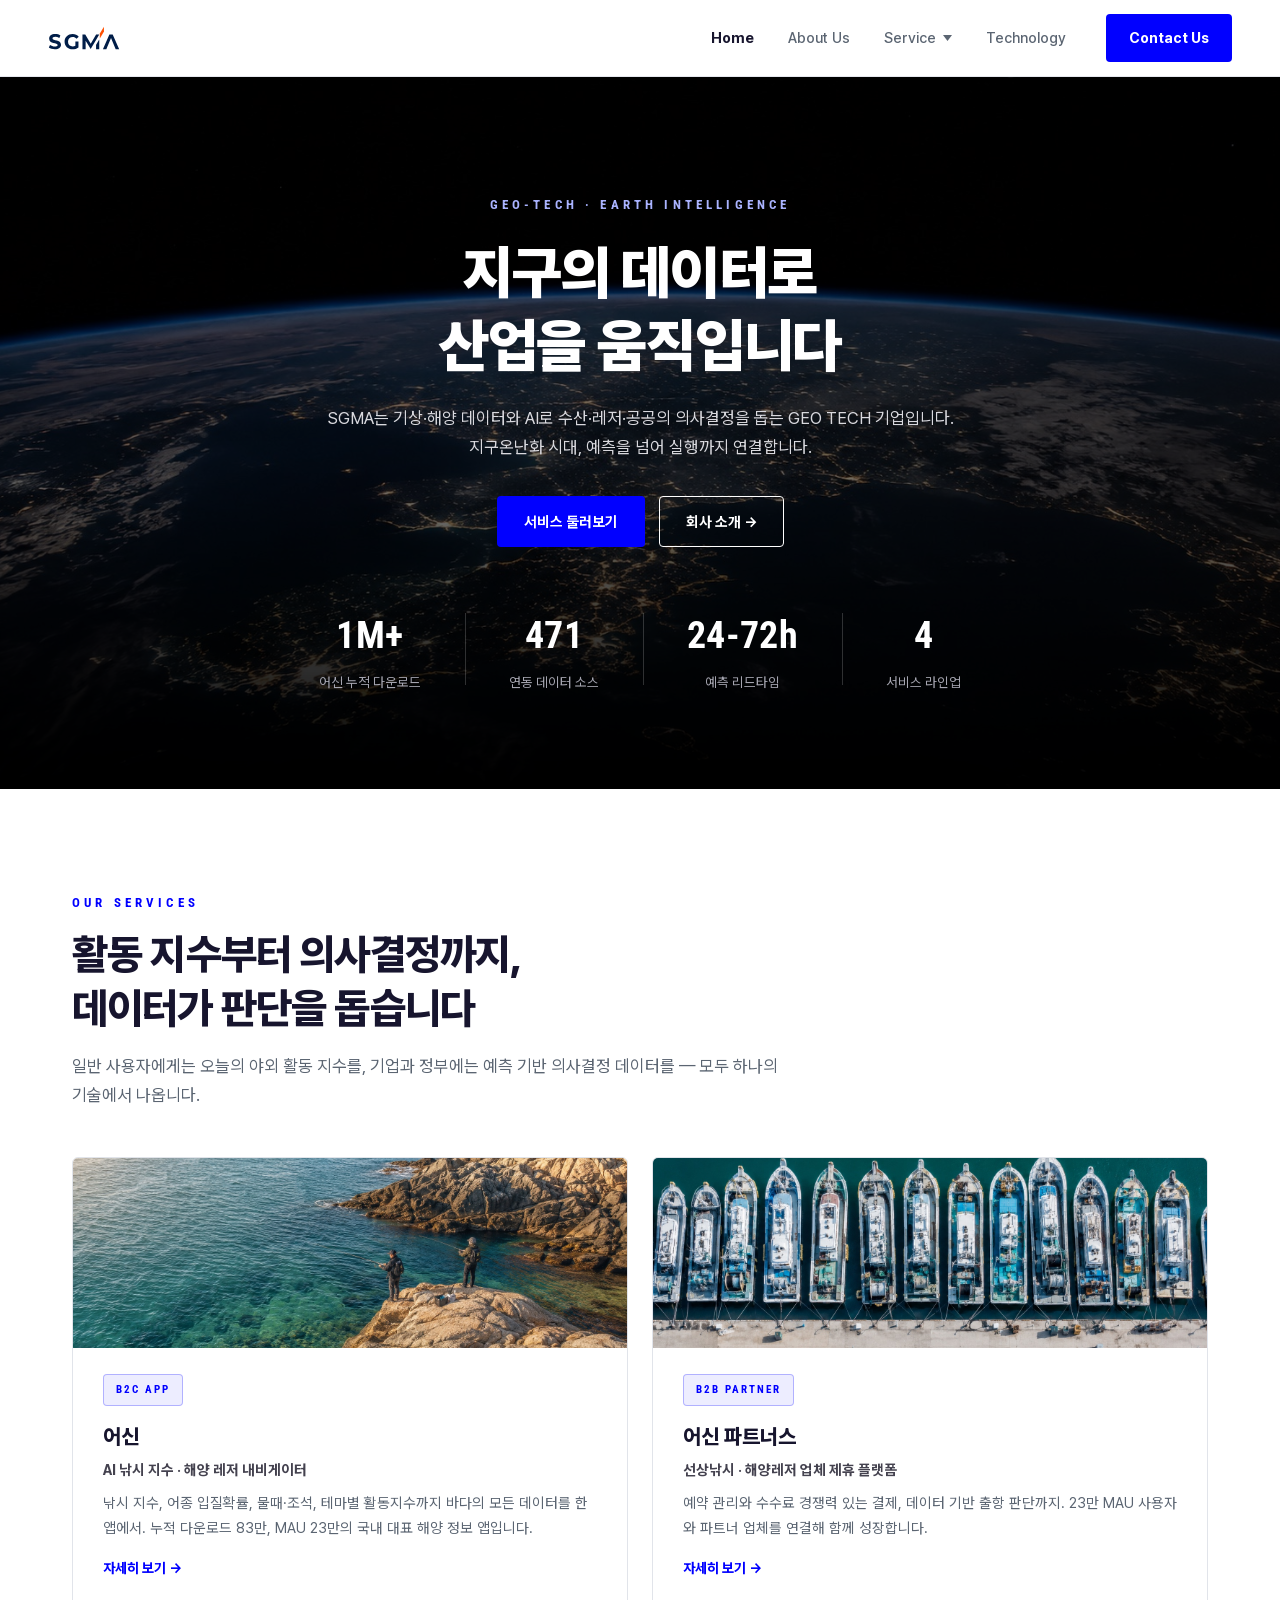
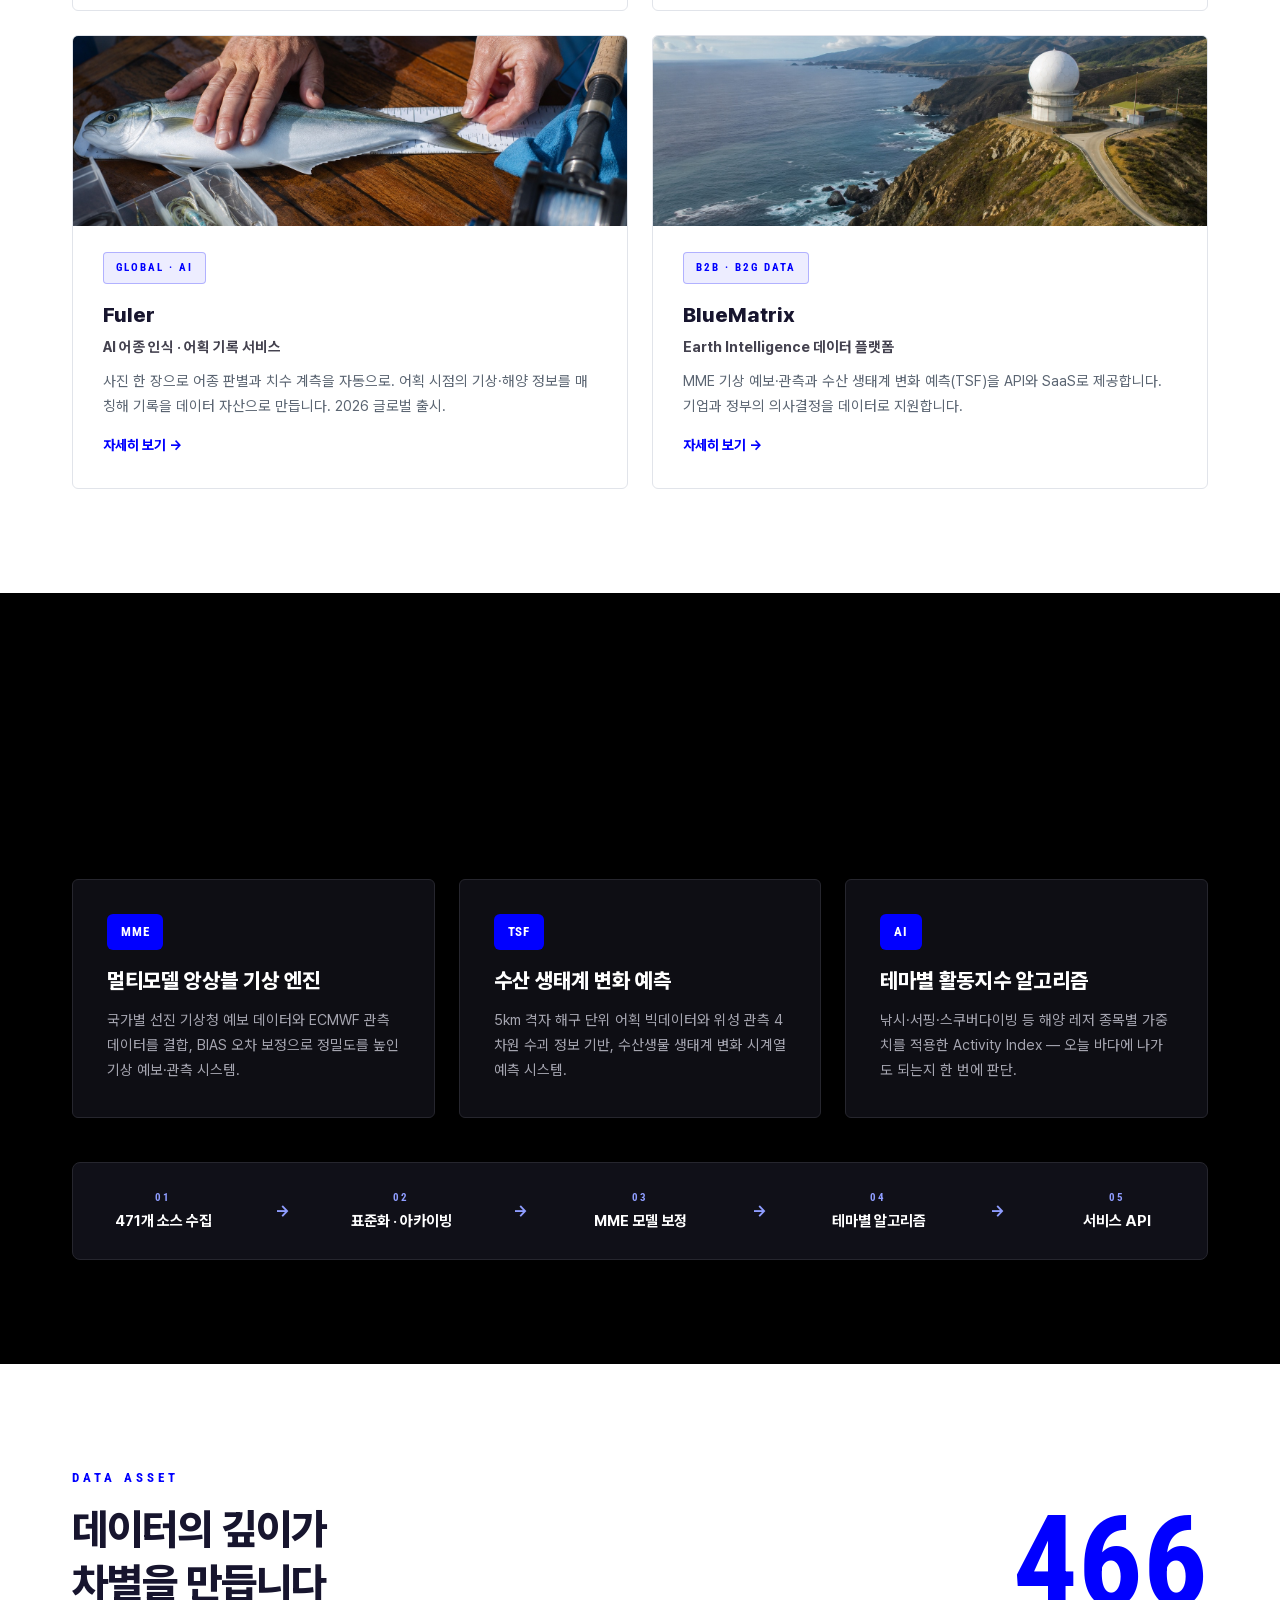
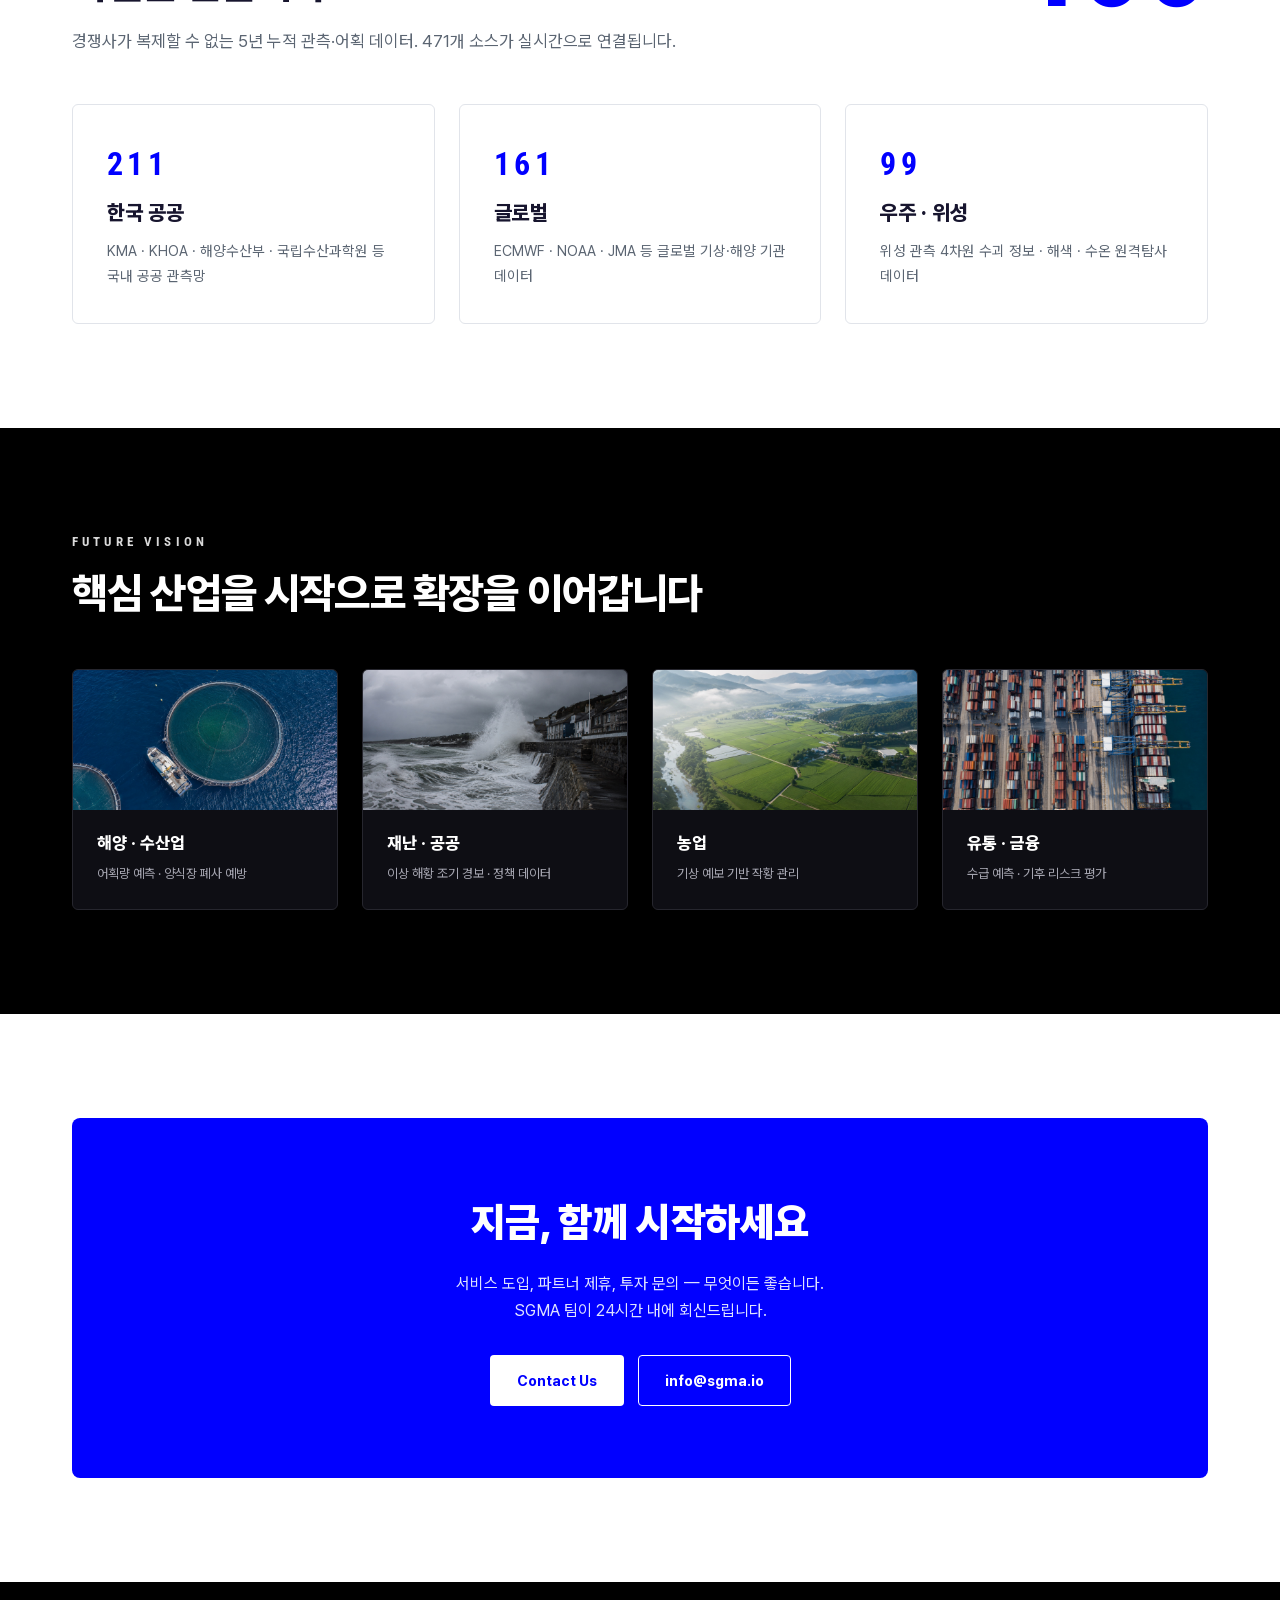
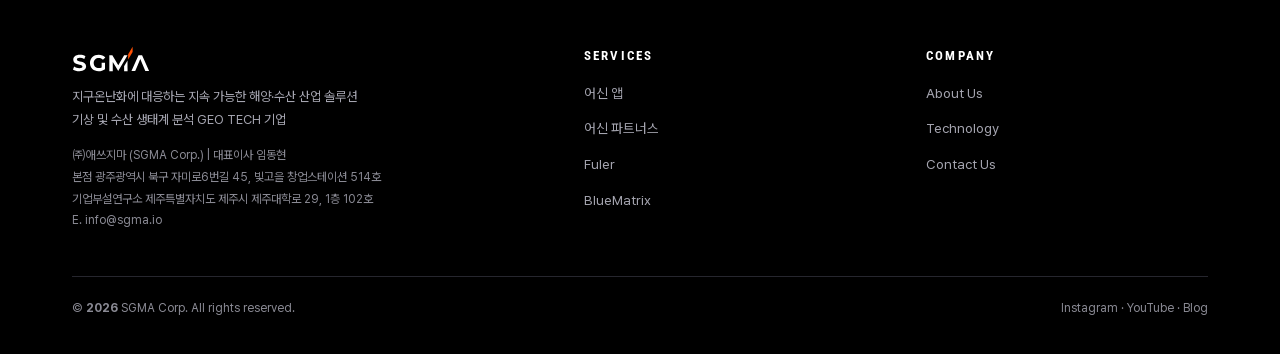
==== commit 2286c244: "feat: CI logo, info@sgma.io, nav CTA fix" ====
--- a/index.html
+++ b/index.html
@@ -11,7 +11,7 @@
 </head>
 <body><header class="nav">
   <div class="nav__in">
-    <a href="index.html" class="nav__logo">SGMA</a>
+    <a href="index.html" class="nav__logo"><img src="assets/img/logo.svg" alt="SGMA"></a>
     <button class="nav__burger" aria-label="menu"><span></span><span></span><span></span></button>
     <ul class="nav__menu">
       <li><a href="index.html" class="active">Home</a></li>
@@ -101,15 +101,15 @@
 </div></section><section class="cta"><div class="container">
   <div class="cta__panel" data-reveal>
     <h2>지금, 함께 시작하세요</h2><p>서비스 도입, 파트너 제휴, 투자 문의 — 무엇이든 좋습니다.<br>SGMA 팀이 24시간 내에 회신드립니다.</p>
-    <div class="hero__cta"><a href="contact.html" class="btn btn--white">Contact Us</a><a href="mailto:dh@sgma.io" class="btn btn--ghost">dh@sgma.io</a></div>
+    <div class="hero__cta"><a href="contact.html" class="btn btn--white">Contact Us</a><a href="mailto:info@sgma.io" class="btn btn--ghost">info@sgma.io</a></div>
   </div>
 </div></section><footer class="footer">
   <div class="container">
     <div class="footer__cols">
       <div>
-        <div class="footer__logo">SGMA</div>
+        <div class="footer__logo"><img src="assets/img/logo-white.svg" alt="SGMA"></div>
         <p>지구온난화에 대응하는 지속 가능한 해양·수산 산업 솔루션<br>기상 및 수산 생태계 분석 GEO TECH 기업</p>
-        <small>㈜애쓰지마 (SGMA Corp.)  |  대표이사 임동현<br>본점  광주광역시 북구 자미로6번길 45, 빛고을 창업스테이션 514호<br>기업부설연구소  제주특별자치도 제주시 제주대학로 29, 1층 102호<br>E. <a href="mailto:dh@sgma.io">dh@sgma.io</a></small>
+        <small>㈜애쓰지마 (SGMA Corp.)  |  대표이사 임동현<br>본점  광주광역시 북구 자미로6번길 45, 빛고을 창업스테이션 514호<br>기업부설연구소  제주특별자치도 제주시 제주대학로 29, 1층 102호<br>E. <a href="mailto:info@sgma.io">info@sgma.io</a></small>
       </div>
       <div>
         <h5>Services</h5>
--- a/assets/css/style.css
+++ b/assets/css/style.css
@@ -53,7 +53,12 @@
 .nav{position:sticky;top:0;z-index:100;background:#fff;border-bottom:1px solid #e6e8ee;transition:box-shadow .25s}
 .nav.scrolled{box-shadow:0 6px 24px rgba(10,10,30,.08)}
 .nav__in{max-width:1440px;margin:0 auto;height:76px;display:flex;align-items:center;justify-content:space-between;padding:0 48px}
-.nav__logo{font-family:var(--en);font-weight:700;font-size:22px;letter-spacing:.32em;color:var(--ink)}
+.nav__logo{font-family:var(--en);font-weight:700;font-size:22px;letter-spacing:.32em;color:var(--ink);display:flex;align-items:center}
+.nav__logo img{height:24px;display:block}
+.footer__logo img{height:26px;display:block}
+/* nav CTA 버튼 — 메뉴 링크 규칙보다 우선 */
+.nav__menu>li>a.nav__cta{display:inline-flex;color:#fff;font-weight:700;padding:11px 22px;border-radius:var(--r-btn)}
+.nav__menu>li>a.nav__cta:hover,.nav__menu>li>a.nav__cta.active{color:#fff}
 .nav__menu{display:flex;align-items:center;gap:34px}
 .nav__menu>li>a{font-size:14.5px;font-weight:500;color:var(--mut);transition:color .15s;padding:8px 0}
 .nav__menu>li>a:hover,.nav__menu>li>a.active{color:var(--ink);font-weight:700}
@@ -232,6 +237,16 @@
 .footer ul a:hover{color:#fff}
 .footer__bar{display:flex;justify-content:space-between;border-top:1px solid var(--line-d);margin-top:44px;padding-top:22px;font-size:12px;color:var(--d-mut2);flex-wrap:wrap;gap:10px}
 
+/* logo wall */
+.logo-wall{display:grid;grid-template-columns:repeat(6,1fr);gap:14px;margin-top:22px}
+.ltile{border:1px solid var(--line);border-radius:var(--r-card);height:88px;display:flex;align-items:center;justify-content:center;padding:14px 18px;background:#fff;transition:box-shadow .2s}
+.ltile:hover{box-shadow:0 10px 26px rgba(10,10,30,.08)}
+.ltile img{max-height:42px;max-width:100%;filter:grayscale(1);opacity:.72;transition:filter .2s,opacity .2s;object-fit:contain}
+.ltile:hover img{filter:none;opacity:1}
+.ltile span{font-weight:700;font-size:13.5px;color:var(--ink2);text-align:center}
+@media(max-width:1024px){.logo-wall{grid-template-columns:repeat(3,1fr)}}
+@media(max-width:768px){.logo-wall{grid-template-columns:repeat(2,1fr)}}
+
 /* contact form */
 .contact{display:grid;grid-template-columns:1fr 1.5fr;gap:48px;margin-top:8px}
 .info-card{border:1px solid var(--line);background:var(--tint);border-radius:var(--r-card);padding:22px 26px;margin-bottom:14px}
@@ -255,6 +270,13 @@
 [data-reveal]{opacity:0;transform:translateY(28px);transition:opacity .7s cubic-bezier(.2,.7,.2,1),transform .7s cubic-bezier(.2,.7,.2,1);transition-delay:var(--d,0s)}
 [data-reveal].in{opacity:1;transform:none}
 
+/* app screens */
+.screens{display:grid;grid-template-columns:repeat(5,1fr);gap:16px;margin-top:44px}
+.screens img{width:100%;border-radius:14px;border:1px solid var(--line);box-shadow:0 12px 32px rgba(10,10,30,.08);transition:transform .25s ease}
+.screens img:hover{transform:translateY(-6px)}
+@media(max-width:1024px){.screens{grid-template-columns:repeat(3,1fr)}}
+@media(max-width:768px){.screens{grid-template-columns:repeat(2,1fr)}}
+
 /* app screens placeholder */
 .screens-ph{margin-top:44px;border:1px dashed #c9cdd6;border-radius:var(--r-panel);background:var(--tint);padding:80px 20px;text-align:center;color:var(--mut2)}
 .screens-ph b{display:block;font-size:17px;color:var(--mut)}
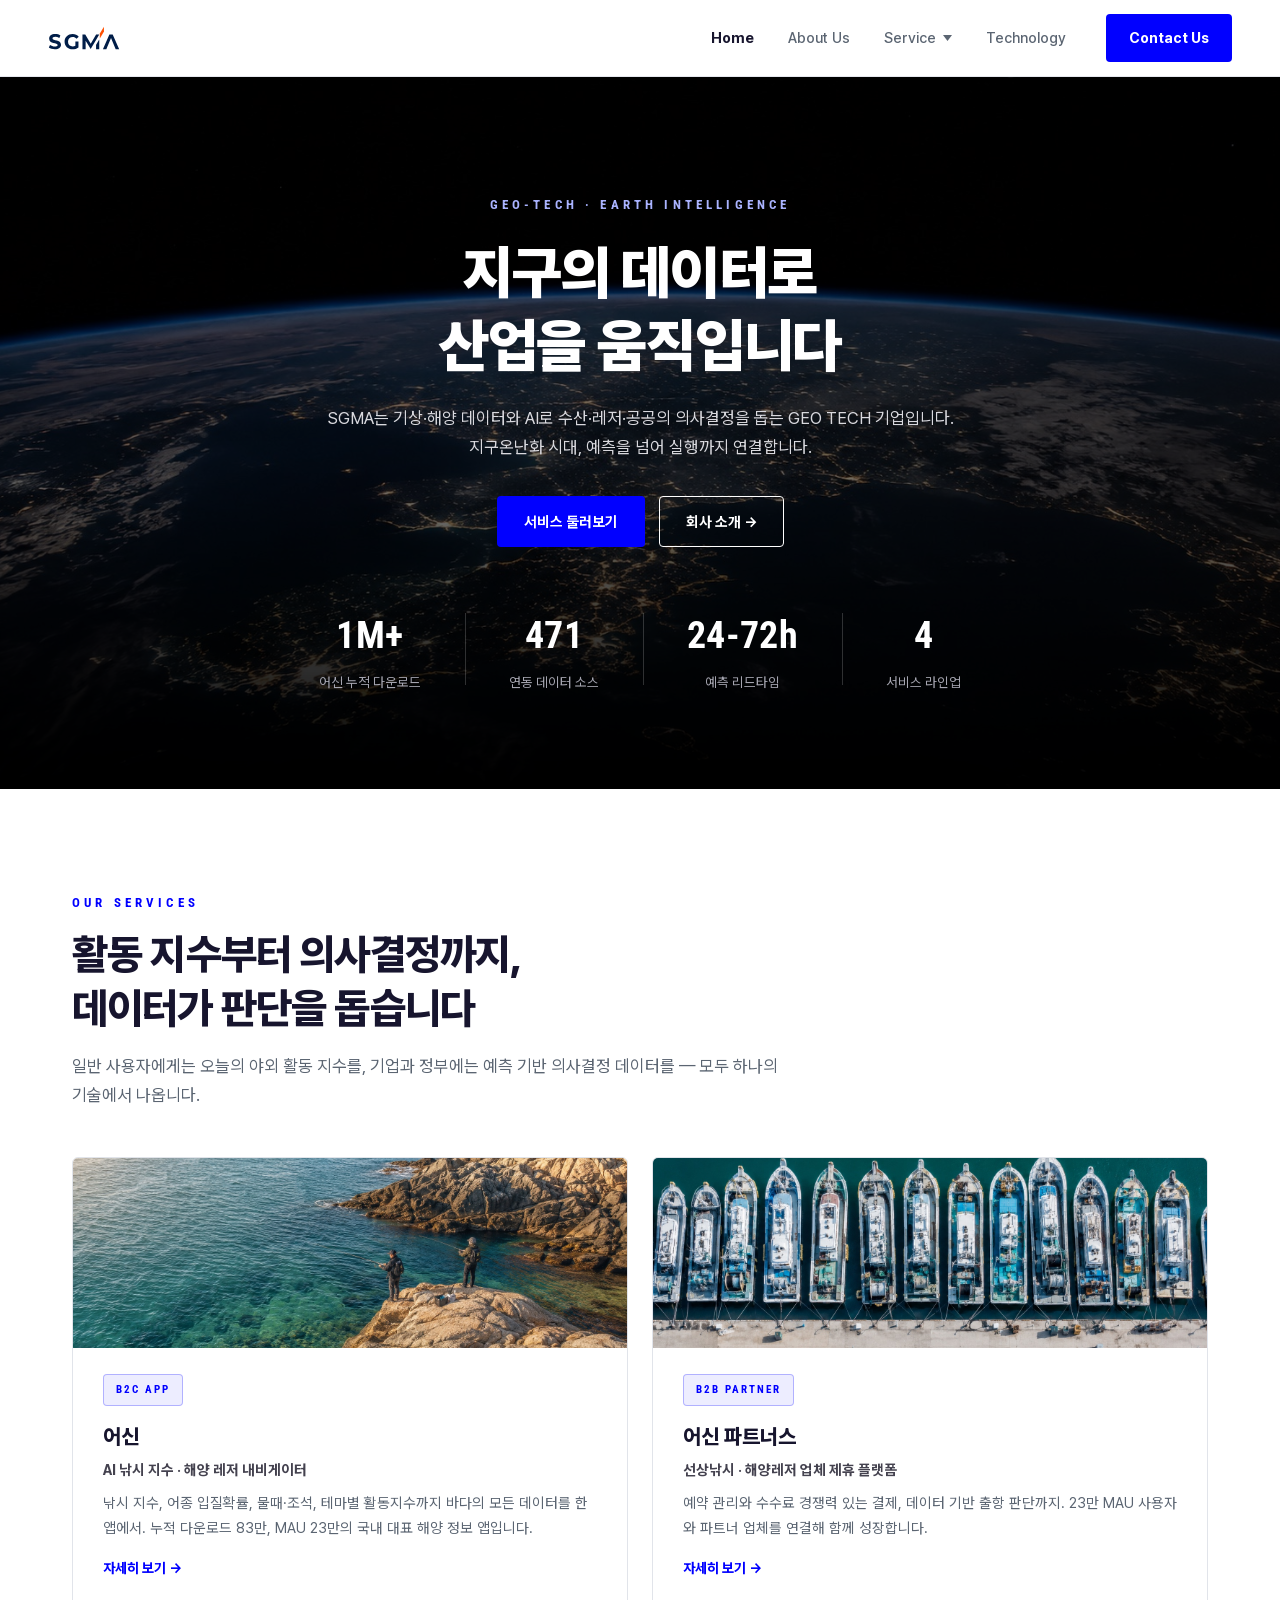
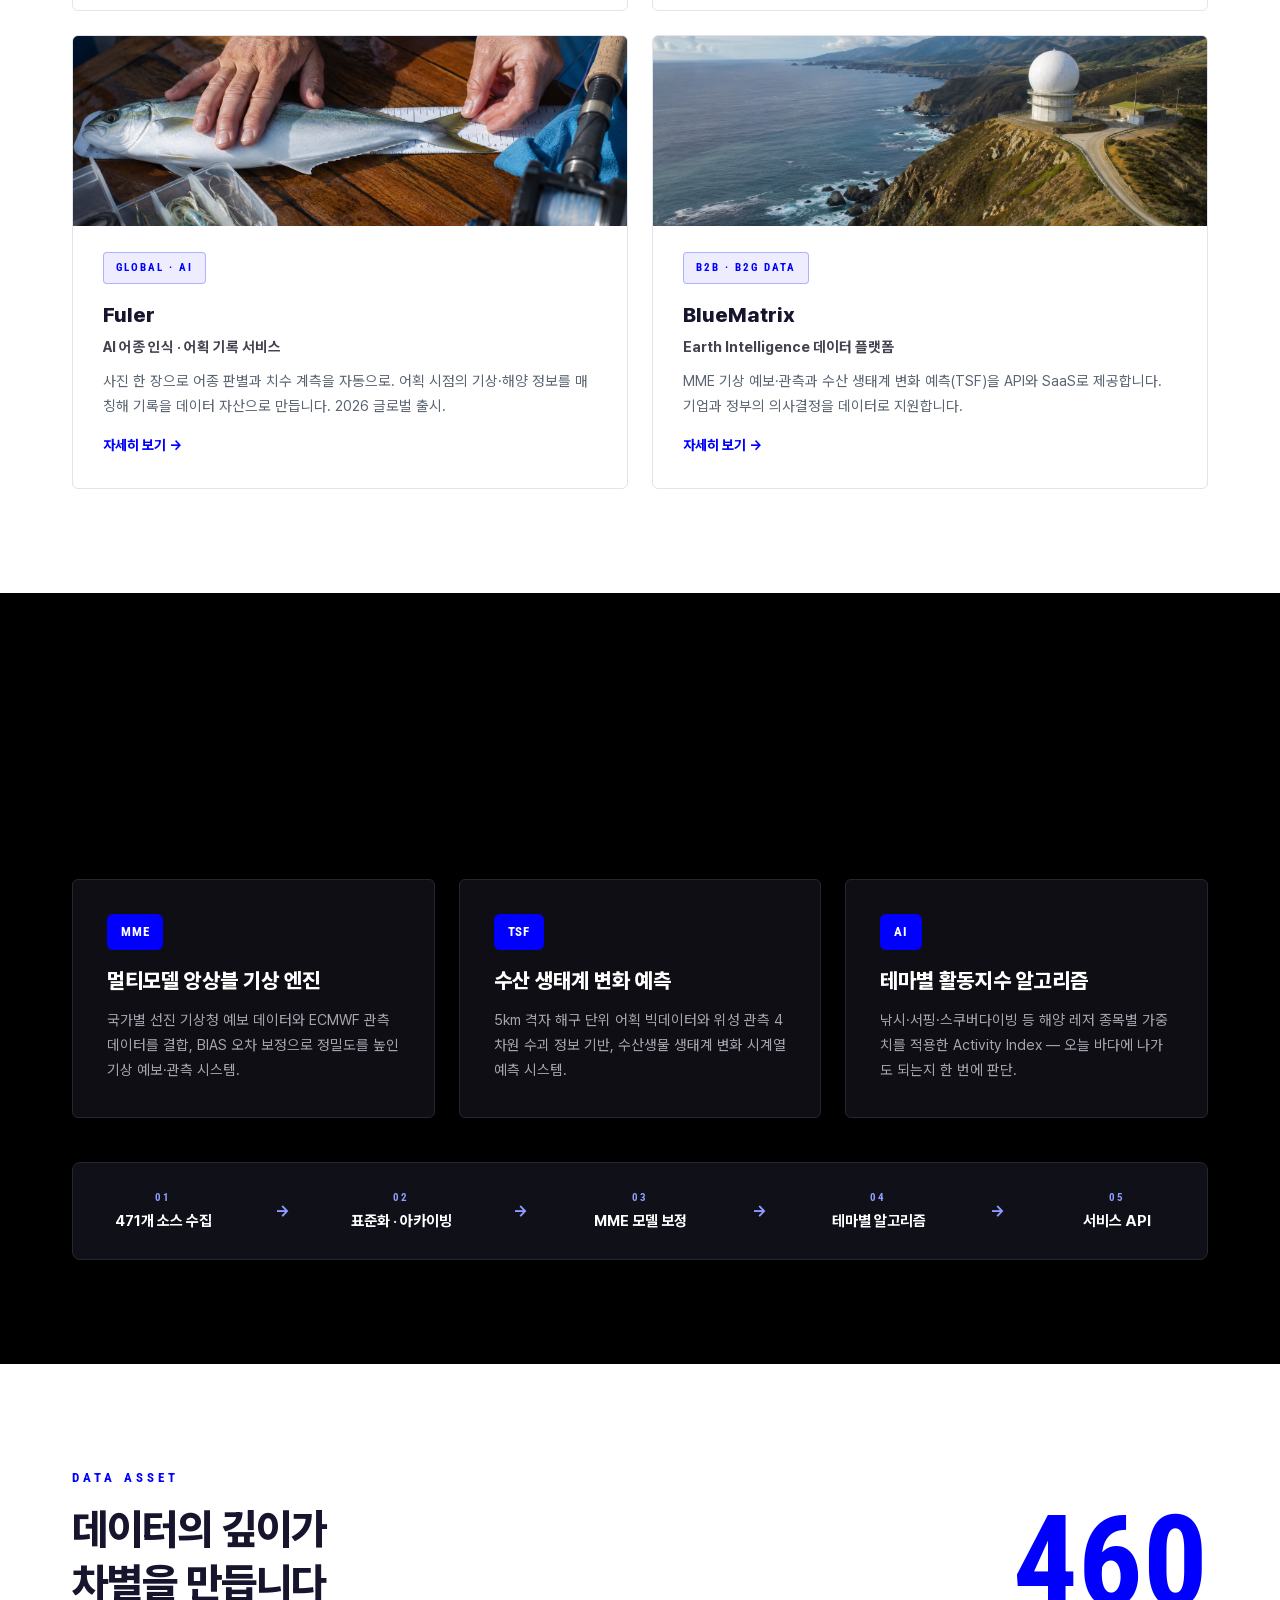
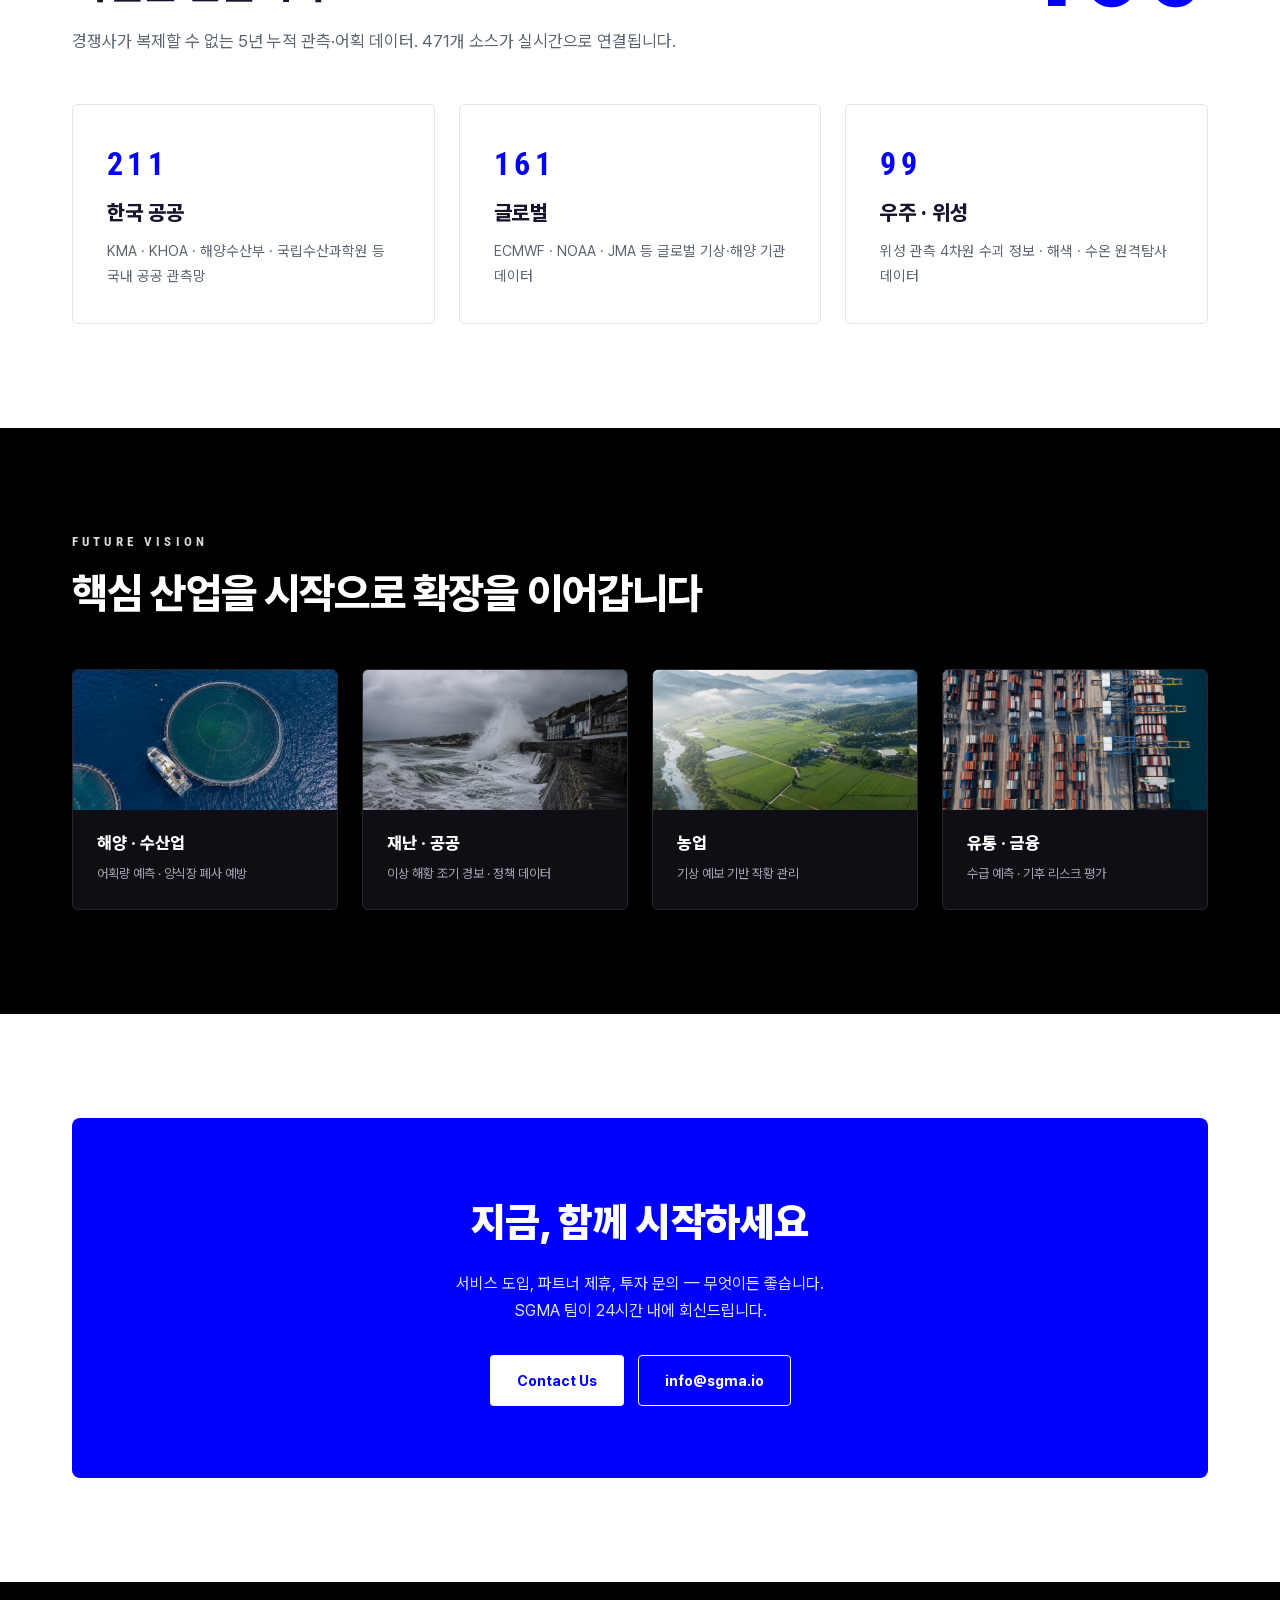
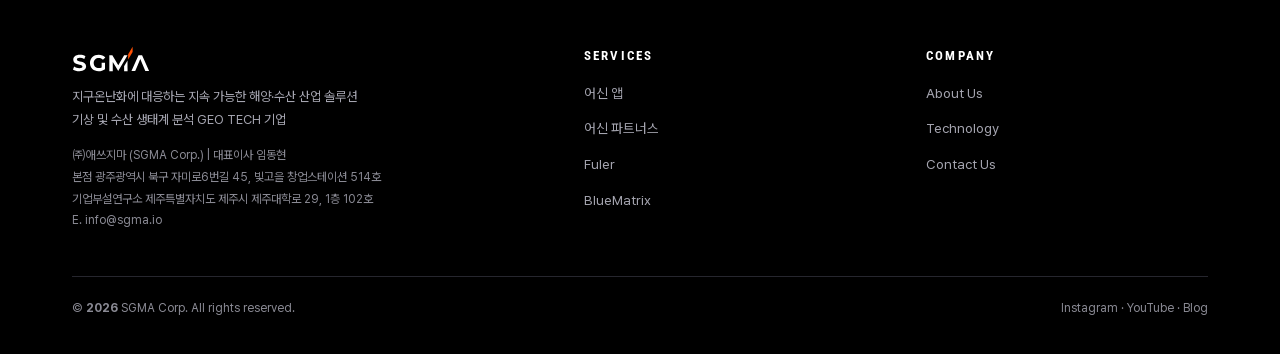
==== commit af8fc7e3: "feat: SEO + AI search optimization" ====
--- a/index.html
+++ b/index.html
@@ -8,6 +8,30 @@
 <link rel="preconnect" href="https://fonts.googleapis.com">
 <link href="https://fonts.googleapis.com/css2?family=Roboto+Condensed:wght@600;700&family=Roboto:wght@400;500;700&display=swap" rel="stylesheet">
 <link rel="stylesheet" href="assets/css/style.css">
+<link rel="canonical" href="https://sgma.io/">
+<meta name="robots" content="index, follow, max-image-preview:large">
+<meta name="keywords" content="SGMA, 기상 데이터, 해양 데이터, 수산 생태계 예측, GEO TECH, Earth Intelligence, 어신, BlueMatrix">
+<meta name="author" content="SGMA Corp.">
+<meta name="theme-color" content="#142242">
+<link rel="icon" type="image/svg+xml" href="assets/img/favicon.svg">
+<link rel="apple-touch-icon" href="assets/img/apple-touch-icon.png">
+<link rel="preload" as="image" href="assets/img/hero-home.jpg">
+<meta property="og:type" content="website">
+<meta property="og:site_name" content="SGMA — Earth Intelligence">
+<meta property="og:locale" content="ko_KR">
+<meta property="og:title" content="SGMA — 기상 및 수산 생태계 분석 GEO TECH 기업">
+<meta property="og:description" content="SGMA는 기상·해양 데이터와 AI로 수산·레저·공공의 의사결정을 돕는 Earth Intelligence 기업입니다.">
+<meta property="og:url" content="https://sgma.io/">
+<meta property="og:image" content="https://sgma.io/assets/img/hero-home.jpg">
+<meta property="og:image:width" content="1200">
+<meta property="og:image:height" content="630">
+<meta name="twitter:card" content="summary_large_image">
+<meta name="twitter:title" content="SGMA — 기상 및 수산 생태계 분석 GEO TECH 기업">
+<meta name="twitter:description" content="SGMA는 기상·해양 데이터와 AI로 수산·레저·공공의 의사결정을 돕는 Earth Intelligence 기업입니다.">
+<meta name="twitter:image" content="https://sgma.io/assets/img/hero-home.jpg">
+<script type="application/ld+json">{"@context": "https://schema.org", "@type": "Organization", "@id": "https://sgma.io/#org", "name": "SGMA", "legalName": "주식회사 애쓰지마 (SGMA Corp.)", "url": "https://sgma.io", "logo": "https://sgma.io/assets/img/logo.svg", "email": "info@sgma.io", "description": "지구온난화에 대응하는 지속 가능한 해양·수산 산업 솔루션 — 기상 및 수산 생태계 분석 GEO TECH 기업", "foundingDate": "2020-04-29", "address": [{"@type": "PostalAddress", "addressCountry": "KR", "addressLocality": "광주광역시 북구", "streetAddress": "자미로6번길 45, 빛고을 창업스테이션 514호"}, {"@type": "PostalAddress", "addressCountry": "KR", "addressLocality": "제주특별자치도 제주시", "streetAddress": "제주대학로 29, 1층 102호"}], "knowsAbout": ["기상 예보", "해양 데이터", "수산 생태계 예측", "MME 멀티모델 앙상블", "Activity Index", "Earth Intelligence"]}</script>
+<script type="application/ld+json">{"@context": "https://schema.org", "@type": "WebSite", "name": "SGMA — Earth Intelligence", "url": "https://sgma.io", "publisher": {"@id": "https://sgma.io/#org"}, "inLanguage": "ko"}</script>
+<script type="application/ld+json">{"@context": "https://schema.org", "@type": "BreadcrumbList", "itemListElement": [{"@type": "ListItem", "position": 1, "name": "Home", "item": "https://sgma.io/"}]}</script>
 </head>
 <body><header class="nav">
   <div class="nav__in">
--- a/assets/css/style.css
+++ b/assets/css/style.css
@@ -68,8 +68,9 @@
 .dd>a{display:inline-flex;align-items:center;gap:7px}
 .dd .caret{width:9px;height:6px;fill:currentColor;transition:transform .2s}
 .dd:hover .caret,.dd.open .caret{transform:rotate(180deg)}
-.dd__panel{position:absolute;top:calc(100% + 10px);left:50%;transform:translateX(-50%) translateY(8px);width:340px;background:#fff;border:1px solid var(--line);border-radius:var(--r-panel);box-shadow:0 18px 44px rgba(10,10,30,.16);padding:10px;opacity:0;visibility:hidden;transition:opacity .2s ease,transform .2s ease}
-.dd:hover .dd__panel,.dd.open .dd__panel{opacity:1;visibility:visible;transform:translateX(-50%) translateY(0)}
+.dd__panel{position:absolute;top:calc(100% + 10px);left:50%;transform:translateX(-50%) translateY(8px);width:340px;background:#fff;border:1px solid var(--line);border-radius:var(--r-panel);box-shadow:0 18px 44px rgba(10,10,30,.16);padding:10px;opacity:0;visibility:hidden;transition:opacity .16s ease .18s,transform .16s ease .18s,visibility 0s linear .36s}
+.dd__panel::before{content:'';position:absolute;left:0;right:0;top:-16px;height:16px}
+.dd:hover .dd__panel,.dd.open .dd__panel{opacity:1;visibility:visible;transform:translateX(-50%) translateY(0);transition:opacity .16s ease,transform .16s ease,visibility 0s}
 .dd__item{display:block;padding:12px 16px;border-radius:6px;transition:background .15s}
 .dd__item:hover{background:var(--tint)}
 .dd__item b{display:flex;align-items:center;gap:8px;font-size:15px;color:var(--ink)}
@@ -300,7 +301,8 @@
   .nav__menu.open{transform:none}
   .nav__menu>li{width:100%}
   .nav__menu>li>a{display:block;padding:13px 0;font-size:16px}
-  .dd__panel{position:static;transform:none;width:100%;box-shadow:none;border:0;padding:0 0 6px 12px;opacity:1;visibility:visible;display:none}
+  .dd__panel,.dd:hover .dd__panel,.dd.open .dd__panel{position:static;transform:none;width:100%;box-shadow:none;border:0;padding:0 0 6px 12px;opacity:1;visibility:visible;display:none;transition:none}
+  .dd__panel::before{display:none}
   .dd.open .dd__panel{display:block}
   .nav__burger{display:block}
   .sec{padding:72px 0}
@@ -317,3 +319,11 @@
   *,*::before,*::after{animation:none!important;transition:none!important}
   [data-reveal],.hero .st{opacity:1;transform:none}
 }
+
+/* feature icons */
+.card__top{display:flex;justify-content:space-between;align-items:flex-start;margin-bottom:6px}
+.card__icon{width:62px;height:62px;object-fit:contain}
+
+/* store badges */
+.storebadge img{height:48px;width:auto;border-radius:7px;transition:transform .18s ease,box-shadow .18s ease}
+.storebadge:hover img{transform:translateY(-2px);box-shadow:0 10px 22px rgba(0,0,0,.3)}
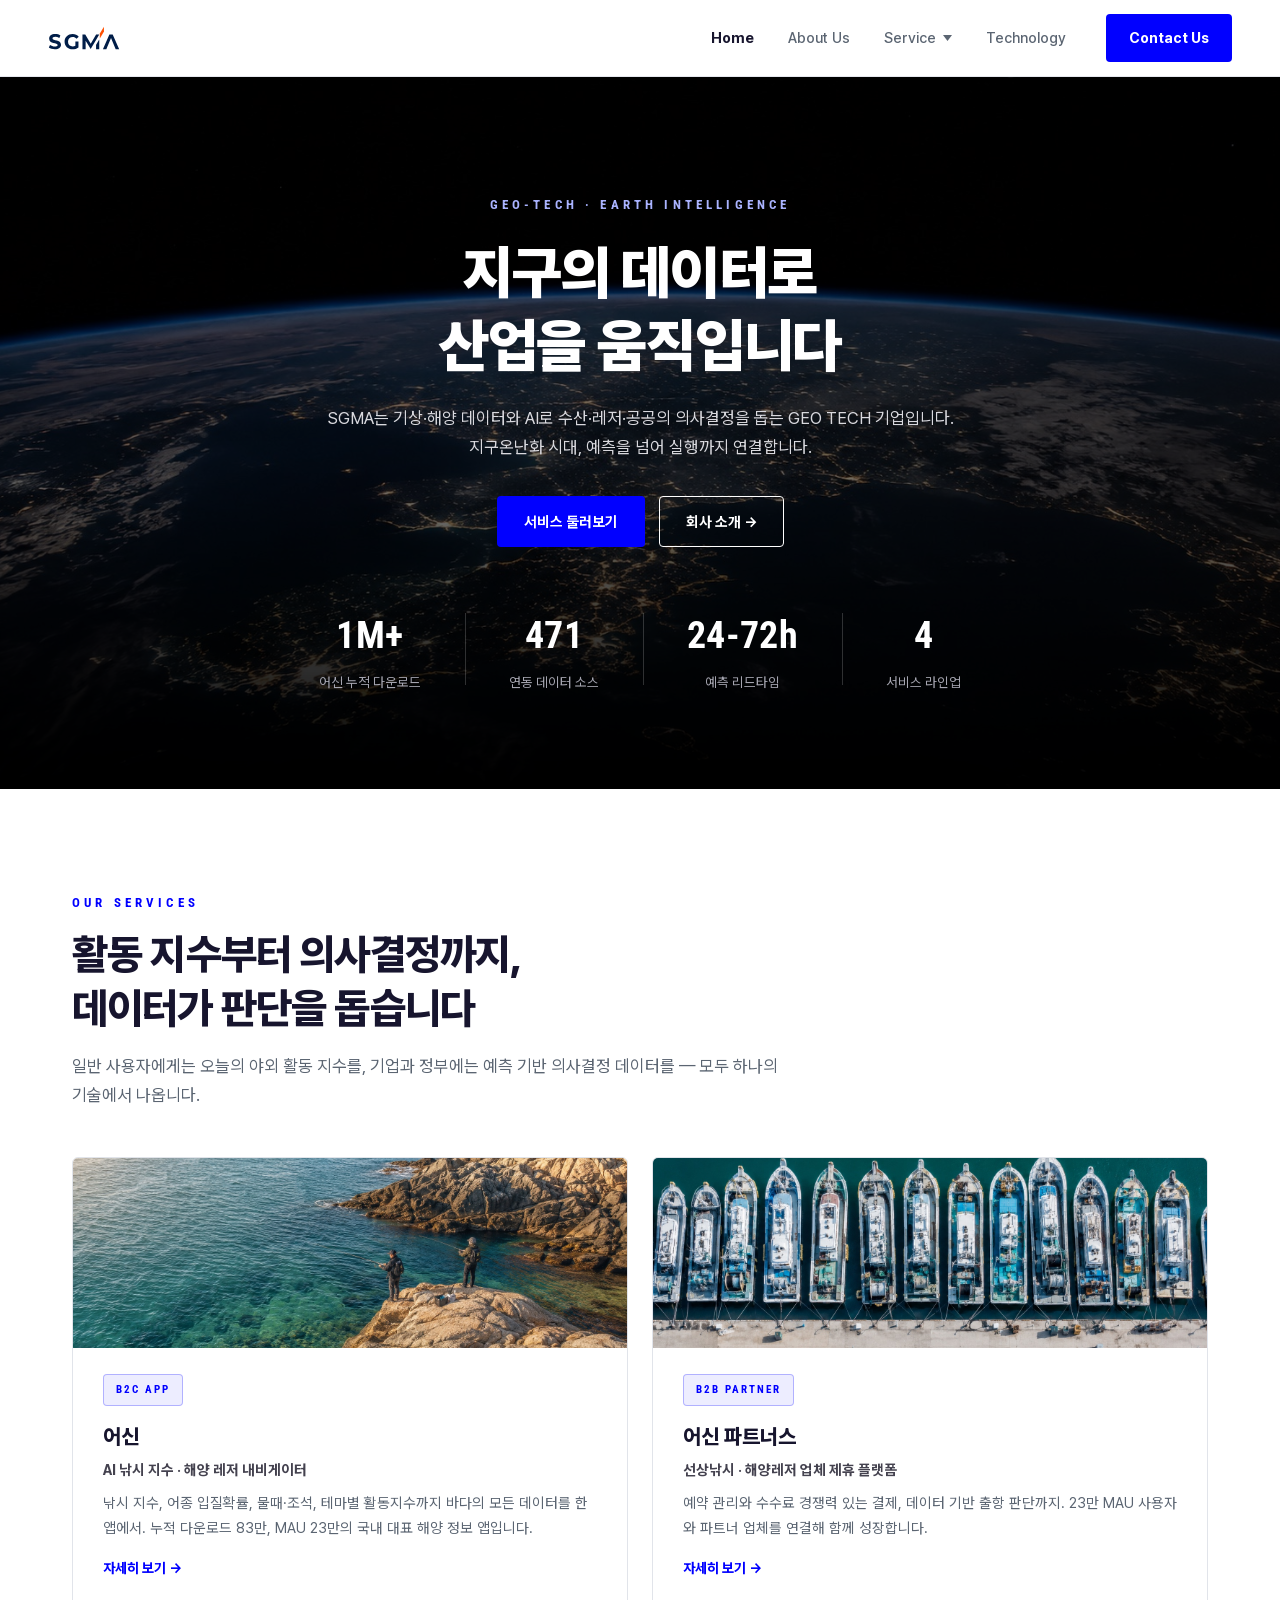
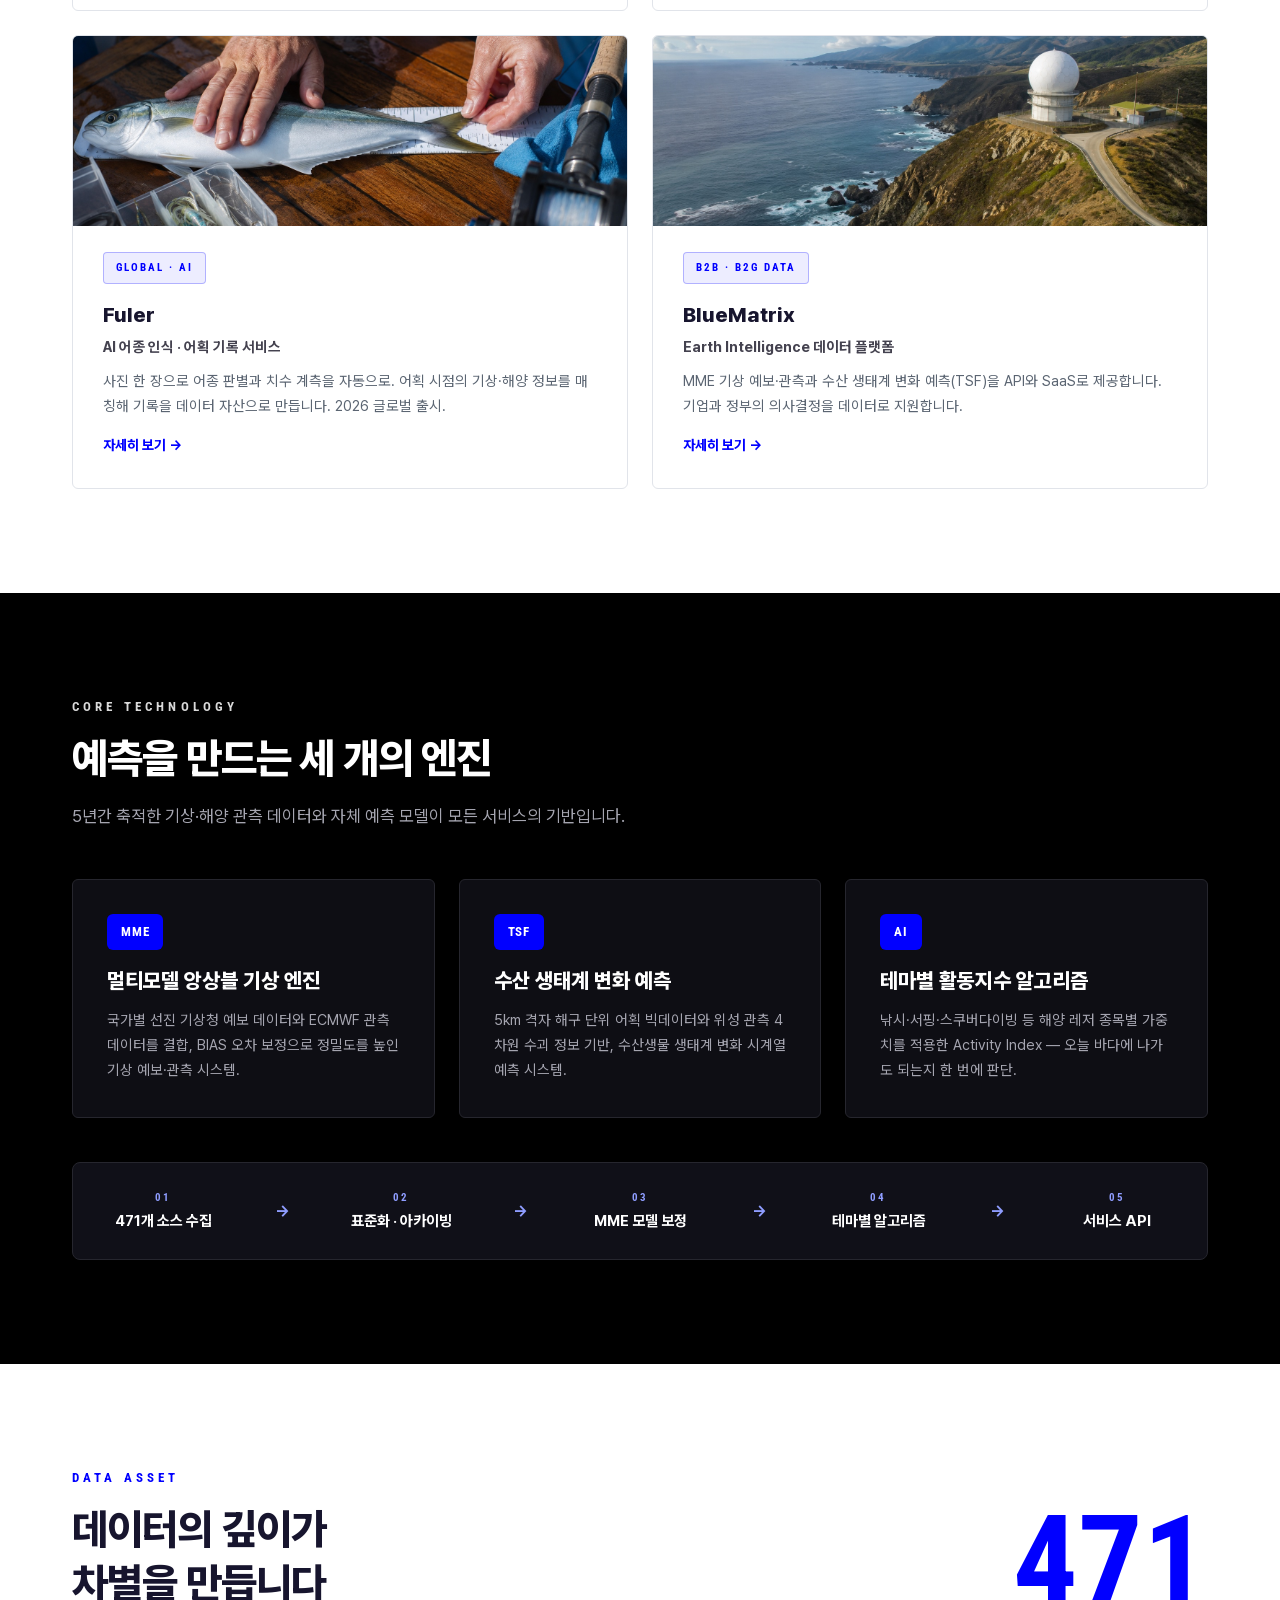
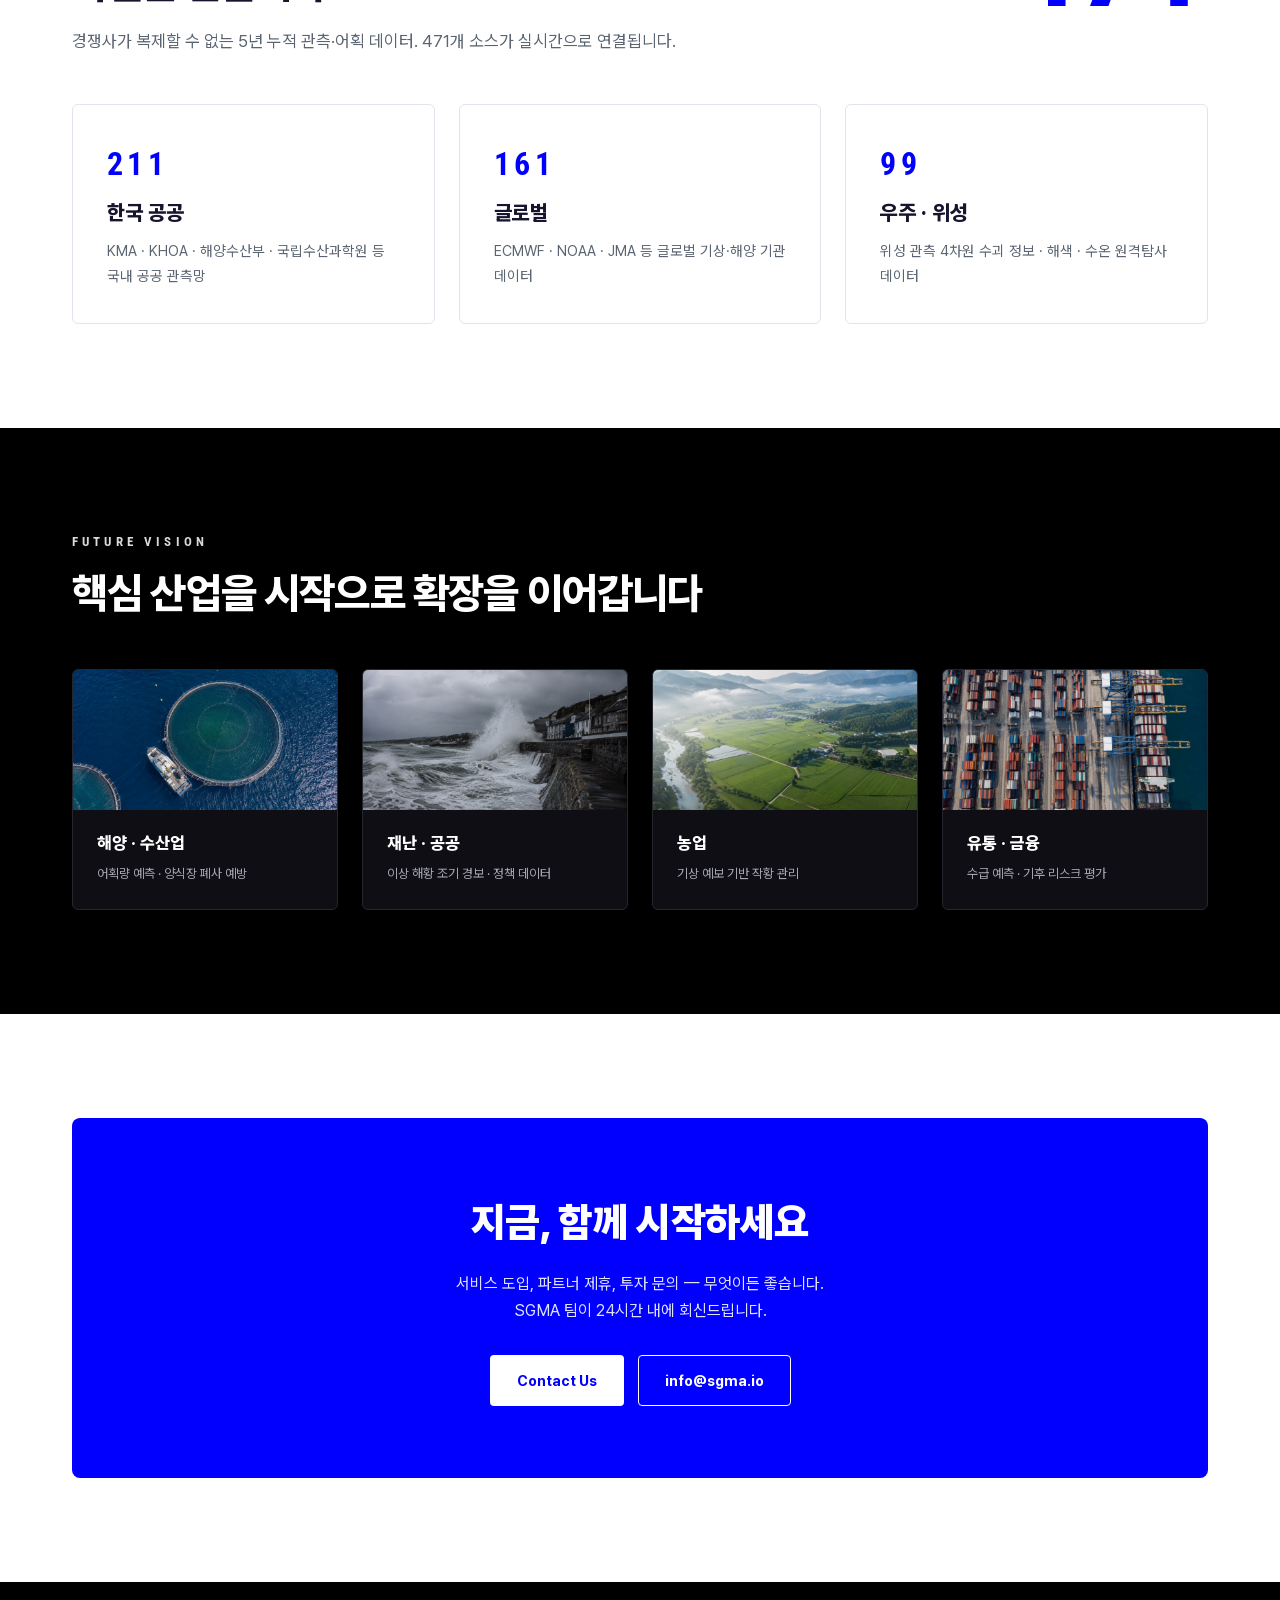
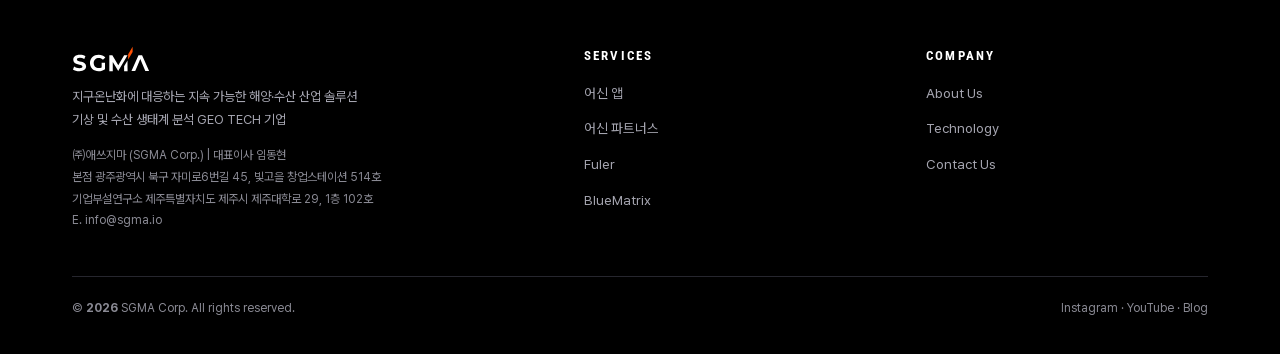
==== commit e07ab833: "feat: SEO/AEO optimization, OG unify, CI logo, store badges, hero CTA cleanup" ====
--- a/index.html
+++ b/index.html
@@ -19,15 +19,15 @@
 <meta property="og:type" content="website">
 <meta property="og:site_name" content="SGMA — Earth Intelligence">
 <meta property="og:locale" content="ko_KR">
-<meta property="og:title" content="SGMA — 기상 및 수산 생태계 분석 GEO TECH 기업">
-<meta property="og:description" content="SGMA는 기상·해양 데이터와 AI로 수산·레저·공공의 의사결정을 돕는 Earth Intelligence 기업입니다.">
+<meta property="og:title" content="SGMA - Earth Intelligence platform">
+<meta property="og:description" content="지구의 데이터로 산업을 움직입니다.">
 <meta property="og:url" content="https://sgma.io/">
 <meta property="og:image" content="https://sgma.io/assets/img/hero-home.jpg">
 <meta property="og:image:width" content="1200">
 <meta property="og:image:height" content="630">
 <meta name="twitter:card" content="summary_large_image">
-<meta name="twitter:title" content="SGMA — 기상 및 수산 생태계 분석 GEO TECH 기업">
-<meta name="twitter:description" content="SGMA는 기상·해양 데이터와 AI로 수산·레저·공공의 의사결정을 돕는 Earth Intelligence 기업입니다.">
+<meta name="twitter:title" content="SGMA - Earth Intelligence platform">
+<meta name="twitter:description" content="지구의 데이터로 산업을 움직입니다.">
 <meta name="twitter:image" content="https://sgma.io/assets/img/hero-home.jpg">
 <script type="application/ld+json">{"@context": "https://schema.org", "@type": "Organization", "@id": "https://sgma.io/#org", "name": "SGMA", "legalName": "주식회사 애쓰지마 (SGMA Corp.)", "url": "https://sgma.io", "logo": "https://sgma.io/assets/img/logo.svg", "email": "info@sgma.io", "description": "지구온난화에 대응하는 지속 가능한 해양·수산 산업 솔루션 — 기상 및 수산 생태계 분석 GEO TECH 기업", "foundingDate": "2020-04-29", "address": [{"@type": "PostalAddress", "addressCountry": "KR", "addressLocality": "광주광역시 북구", "streetAddress": "자미로6번길 45, 빛고을 창업스테이션 514호"}, {"@type": "PostalAddress", "addressCountry": "KR", "addressLocality": "제주특별자치도 제주시", "streetAddress": "제주대학로 29, 1층 102호"}], "knowsAbout": ["기상 예보", "해양 데이터", "수산 생태계 예측", "MME 멀티모델 앙상블", "Activity Index", "Earth Intelligence"]}</script>
 <script type="application/ld+json">{"@context": "https://schema.org", "@type": "WebSite", "name": "SGMA — Earth Intelligence", "url": "https://sgma.io", "publisher": {"@id": "https://sgma.io/#org"}, "inLanguage": "ko"}</script>
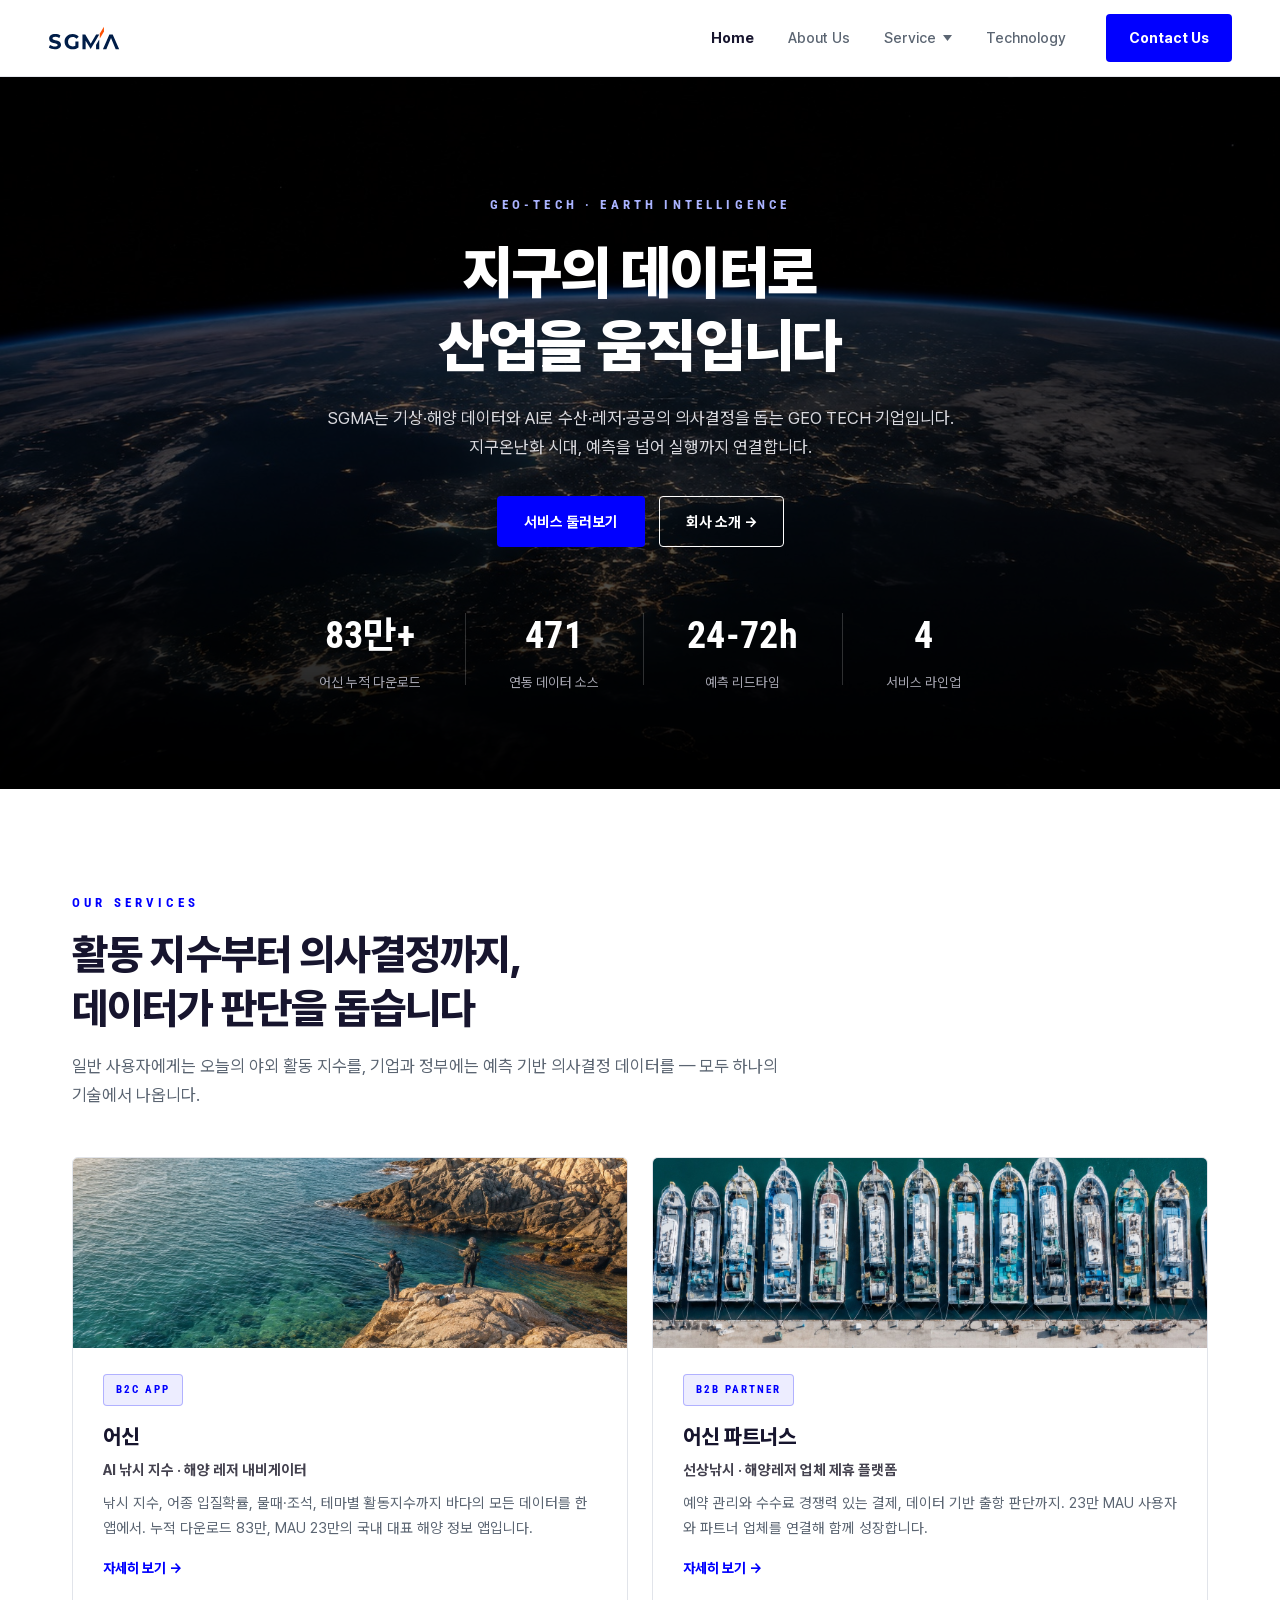
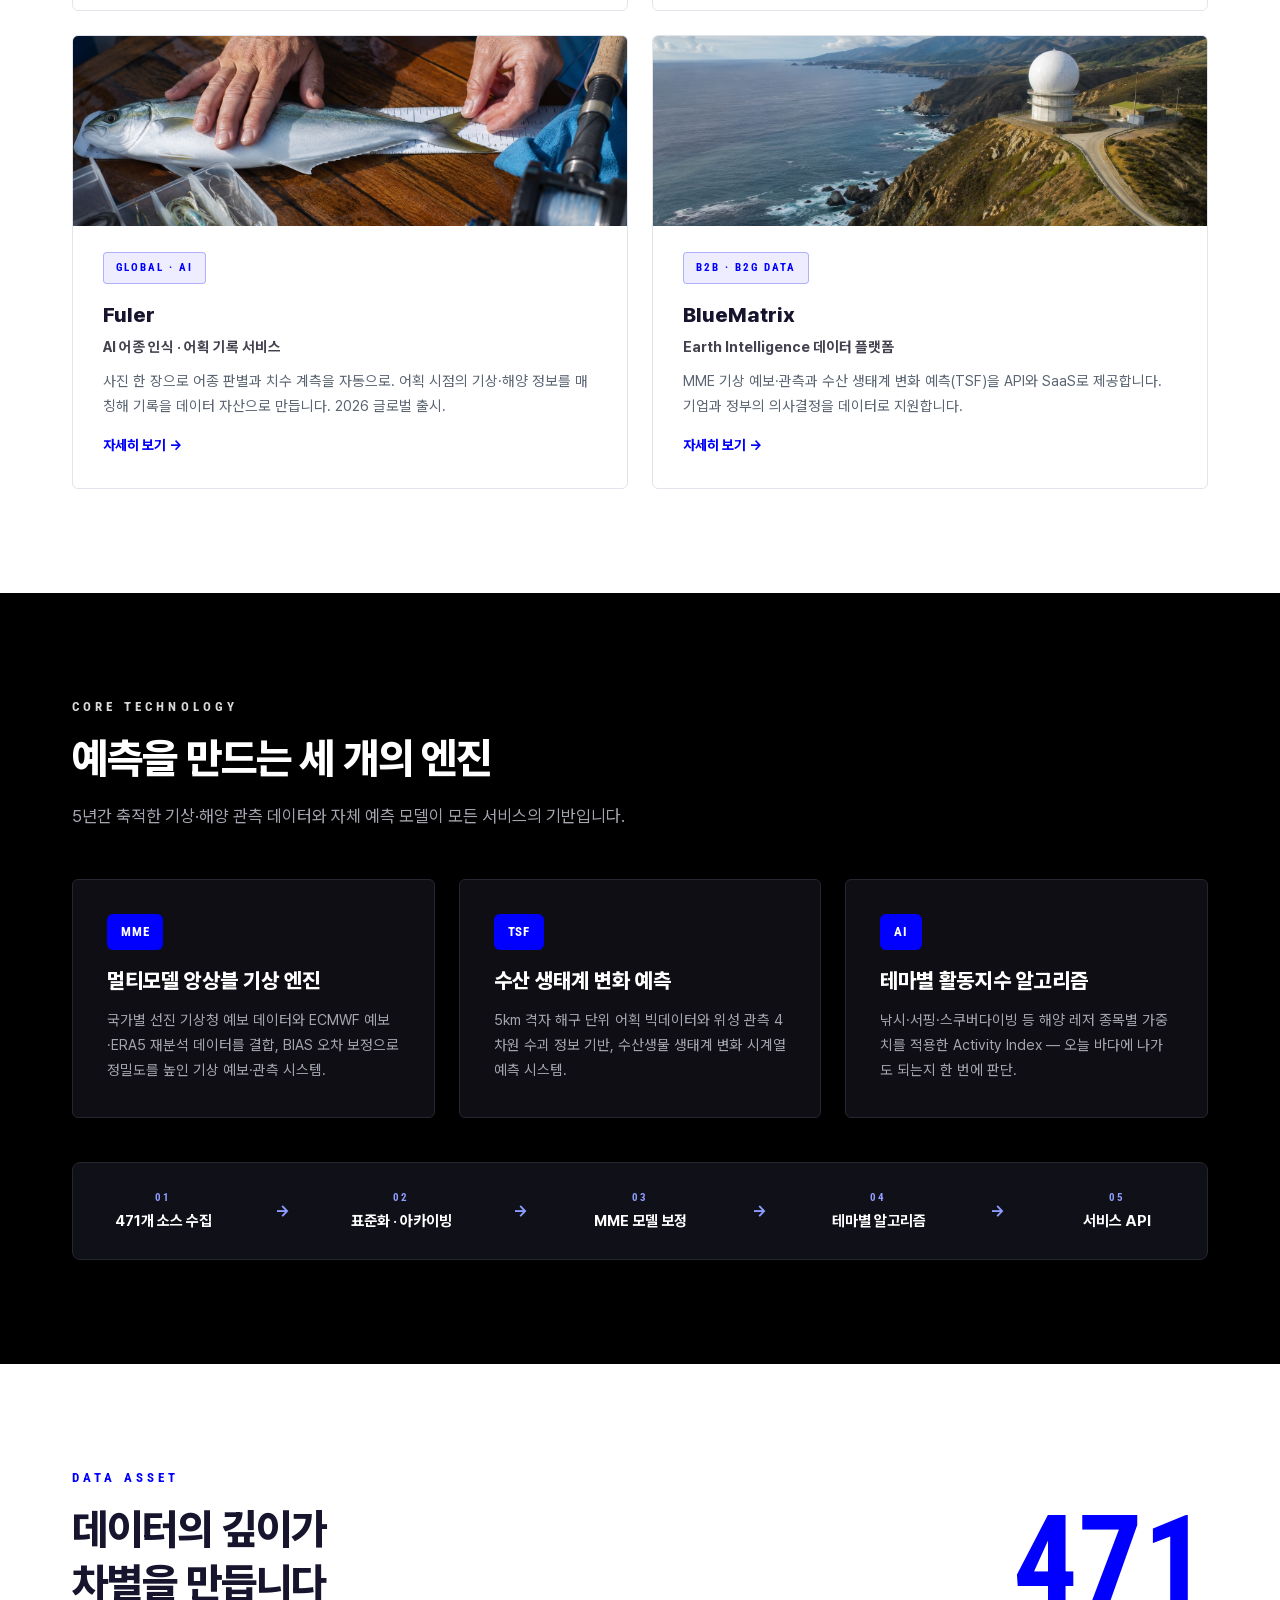
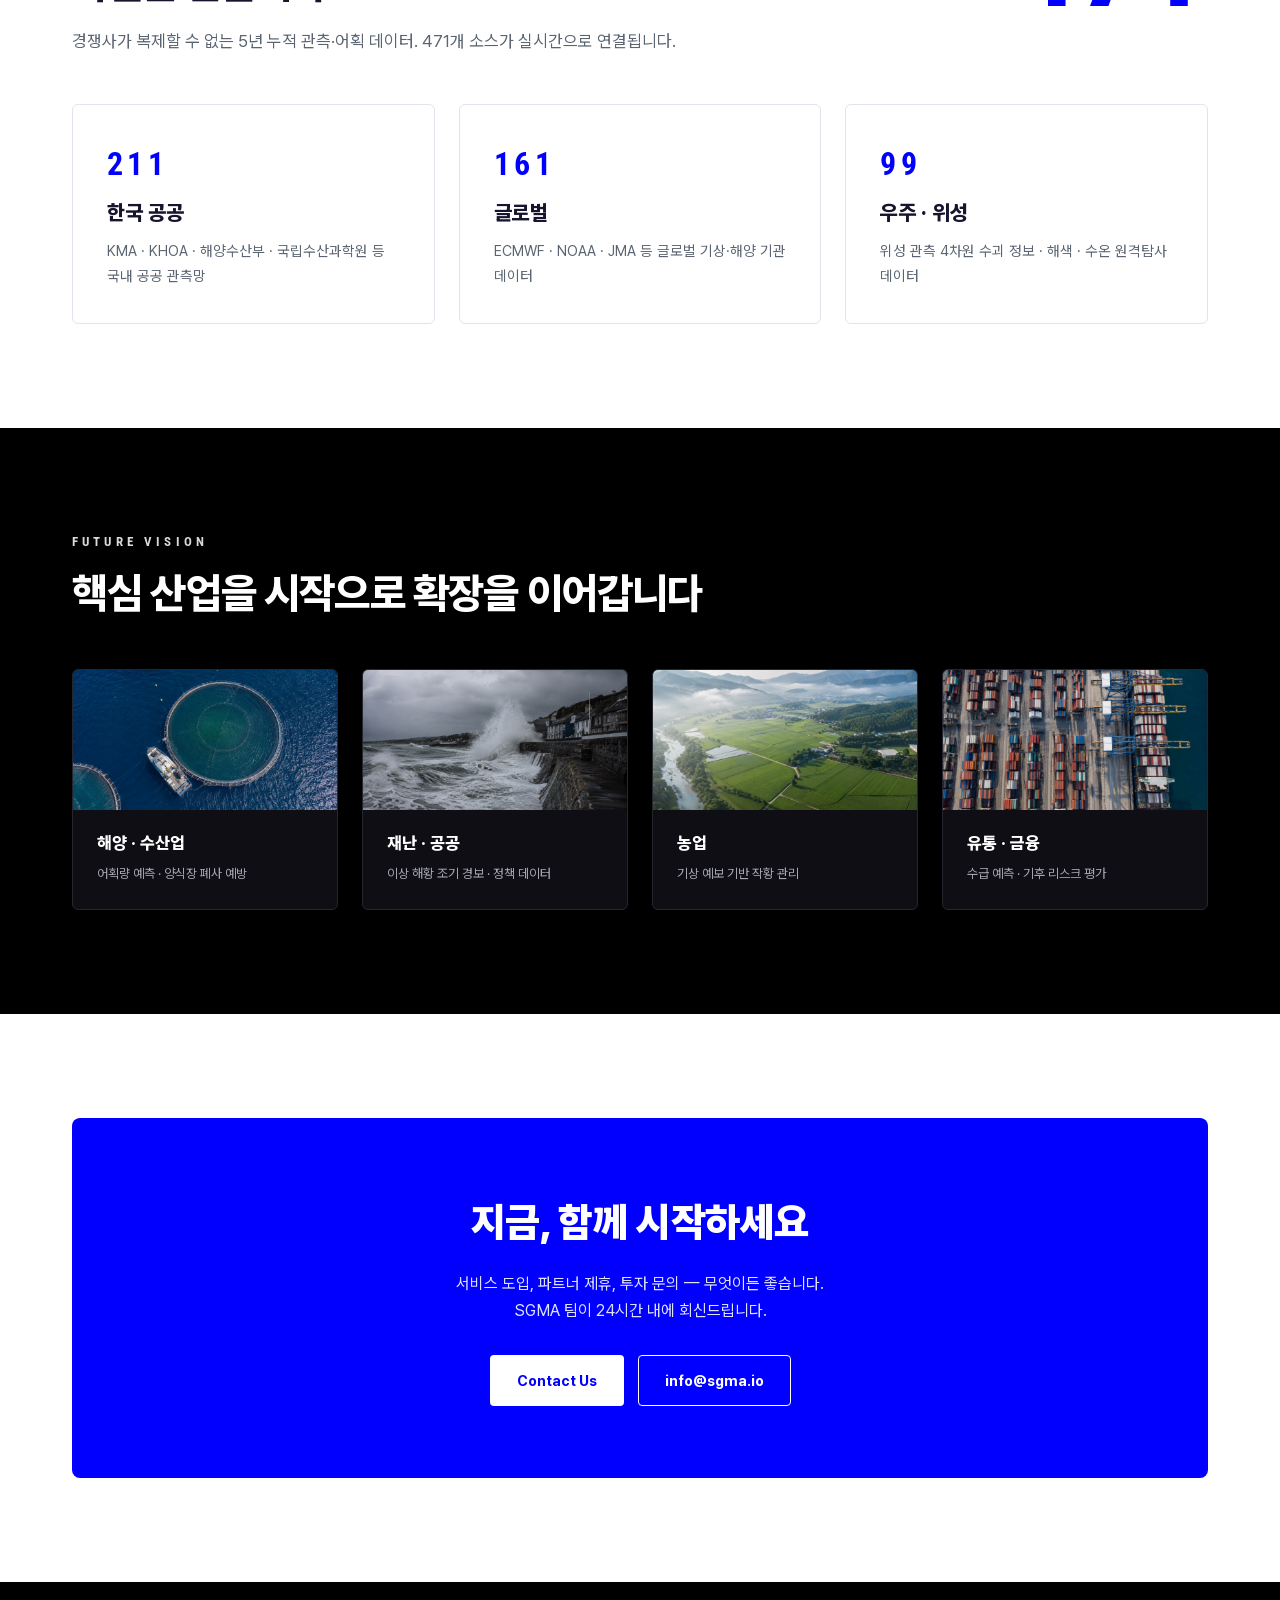
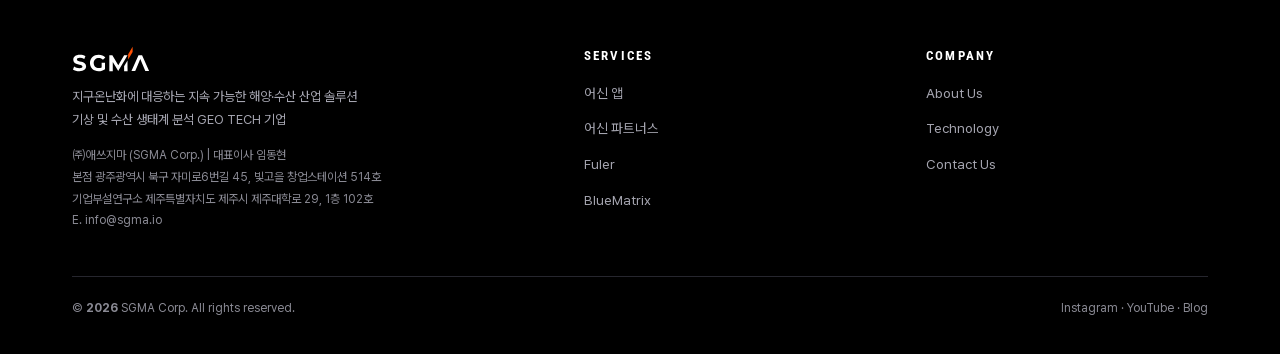
==== commit 4638713e: "fix: stat initial values, 83만+ 표기, ERA5 용어 + SEO/OG/배지 일괄" ====
--- a/index.html
+++ b/index.html
@@ -60,7 +60,7 @@
     <h1 class="st">지구의 데이터로<br>산업을 움직입니다</h1>
     <p class="st sub">SGMA는 기상·해양 데이터와 AI로 수산·레저·공공의 의사결정을 돕는 GEO TECH 기업입니다.<br>지구온난화 시대, 예측을 넘어 실행까지 연결합니다.</p>
     <div class="st hero__cta"><a href="#services" class="btn btn--pri">서비스 둘러보기</a><a href="about.html" class="btn btn--ghost">회사 소개 →</a></div>
-    <div class="st stats"><div><b data-count="1" data-decimals="0" data-suffix="M+">0M+</b><span>어신 누적 다운로드</span></div><div><b data-count="471" data-decimals="0" data-suffix="">0</b><span>연동 데이터 소스</span></div><div><b>24-72h</b><span>예측 리드타임</span></div><div><b data-count="4" data-decimals="0" data-suffix="">0</b><span>서비스 라인업</span></div></div>
+    <div class="st stats"><div><b data-count="83" data-decimals="0" data-suffix="만+">83만+</b><span>어신 누적 다운로드</span></div><div><b data-count="471" data-decimals="0" data-suffix="">471</b><span>연동 데이터 소스</span></div><div><b>24-72h</b><span>예측 리드타임</span></div><div><b data-count="4" data-decimals="0" data-suffix="">4</b><span>서비스 라인업</span></div></div>
   </div>
 </section>
 <section class="sec" id="services"><div class="container">
@@ -87,7 +87,7 @@
 <section class="sec sec--dark"><div class="container">
   <div data-reveal><div class="eyebrow">Core Technology</div><h2 class="h2">예측을 만드는 세 개의 엔진</h2><p class="sub">5년간 축적한 기상·해양 관측 데이터와 자체 예측 모델이 모든 서비스의 기반입니다.</p></div>
   <div class="grid grid--3" data-stagger="0.12">
-    <div class="card"><span class="badge">MME</span><h3>멀티모델 앙상블 기상 엔진</h3><p>국가별 선진 기상청 예보 데이터와 ECMWF 관측 데이터를 결합, BIAS 오차 보정으로 정밀도를 높인 기상 예보·관측 시스템.</p></div>
+    <div class="card"><span class="badge">MME</span><h3>멀티모델 앙상블 기상 엔진</h3><p>국가별 선진 기상청 예보 데이터와 ECMWF 예보·ERA5 재분석 데이터를 결합, BIAS 오차 보정으로 정밀도를 높인 기상 예보·관측 시스템.</p></div>
     <div class="card"><span class="badge">TSF</span><h3>수산 생태계 변화 예측</h3><p>5km 격자 해구 단위 어획 빅데이터와 위성 관측 4차원 수괴 정보 기반, 수산생물 생태계 변화 시계열 예측 시스템.</p></div>
     <div class="card"><span class="badge">AI</span><h3>테마별 활동지수 알고리즘</h3><p>낚시·서핑·스쿠버다이빙 등 해양 레저 종목별 가중치를 적용한 Activity Index — 오늘 바다에 나가도 되는지 한 번에 판단.</p></div>
   </div>
@@ -102,7 +102,7 @@
 <section class="sec"><div class="container">
   <div style="display:flex;justify-content:space-between;align-items:center;gap:40px;flex-wrap:wrap">
     <div data-reveal><div class="eyebrow">Data Asset</div><h2 class="h2">데이터의 깊이가<br>차별을 만듭니다</h2><p class="sub">경쟁사가 복제할 수 없는 5년 누적 관측·어획 데이터. 471개 소스가 실시간으로 연결됩니다.</p></div>
-    <div class="bignum" data-count="471" data-reveal>0</div>
+    <div class="bignum" data-count="471" data-reveal>471</div>
   </div>
   <div class="grid grid--3" data-stagger="0.12">
     <div class="card"><b class="num" style="font-size:32px">211</b><h3 style="margin-top:6px">한국 공공</h3><p>KMA · KHOA · 해양수산부 · 국립수산과학원 등 국내 공공 관측망</p></div>
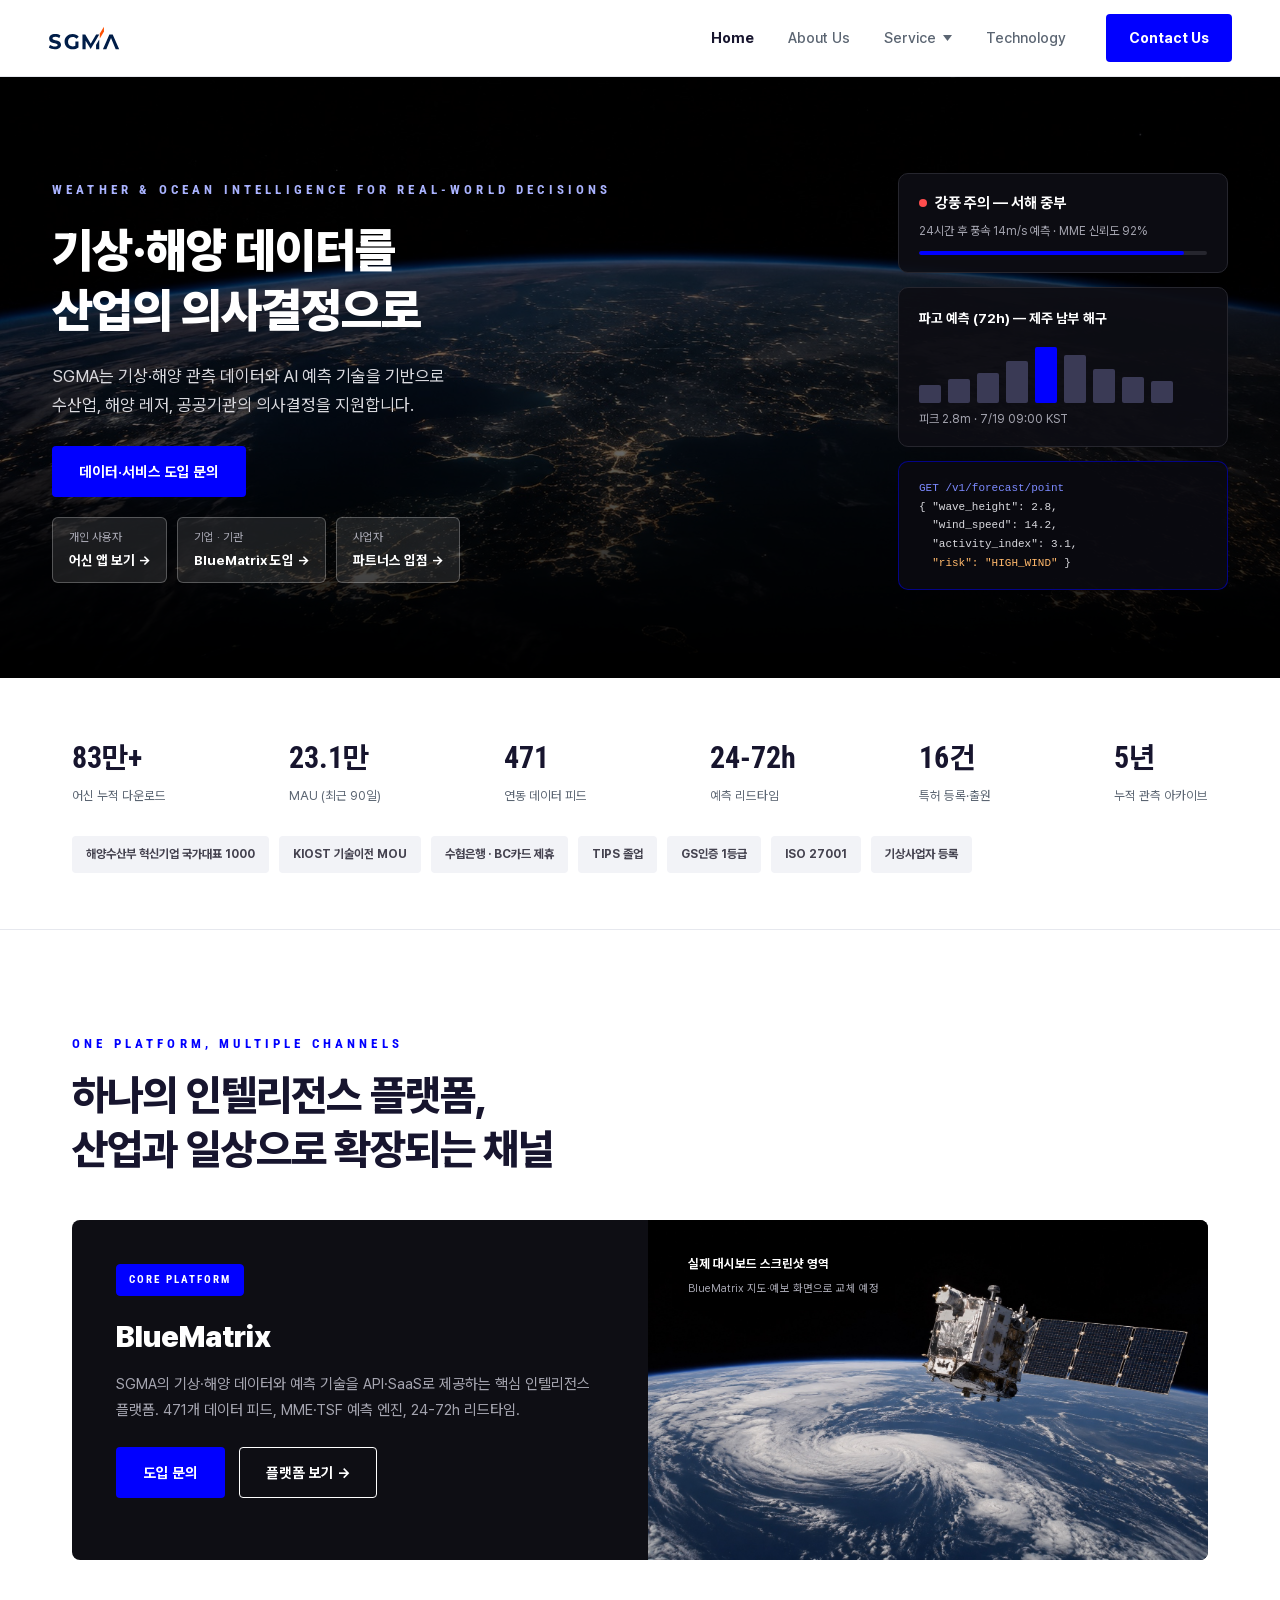
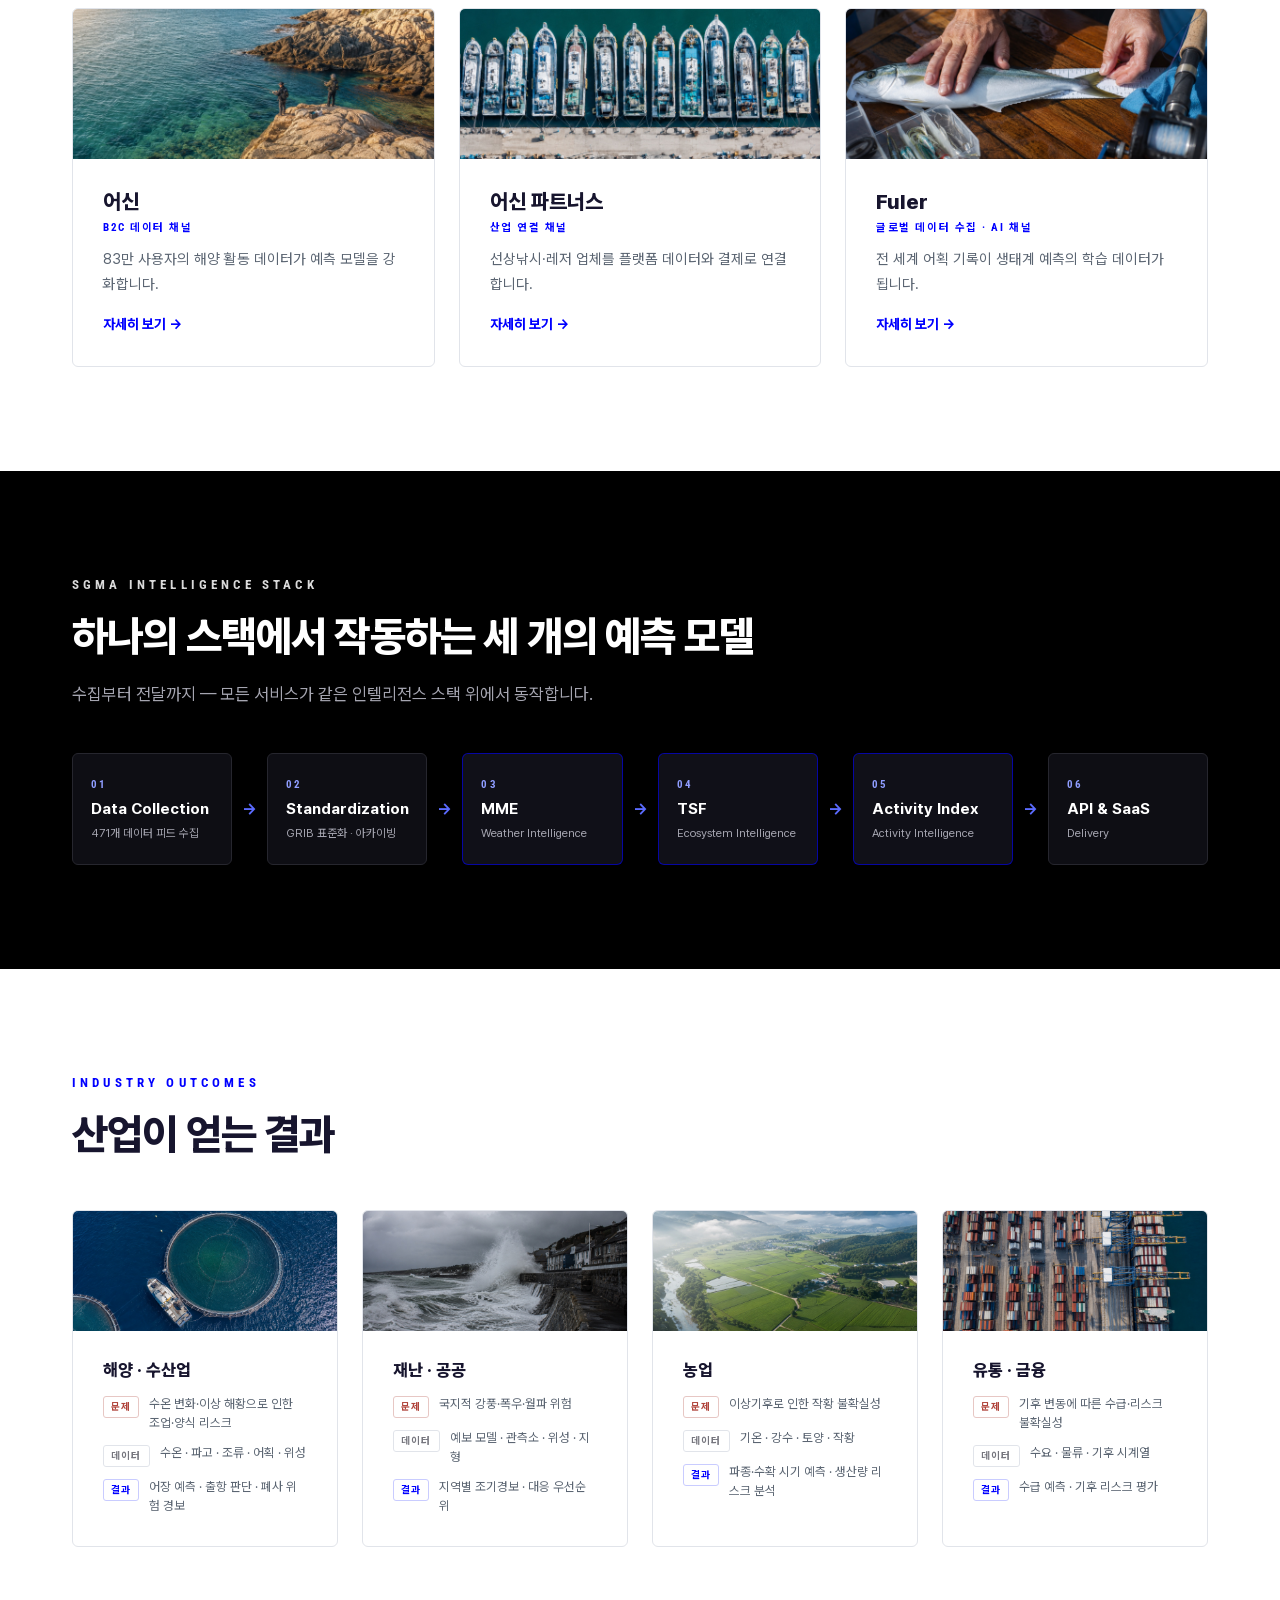
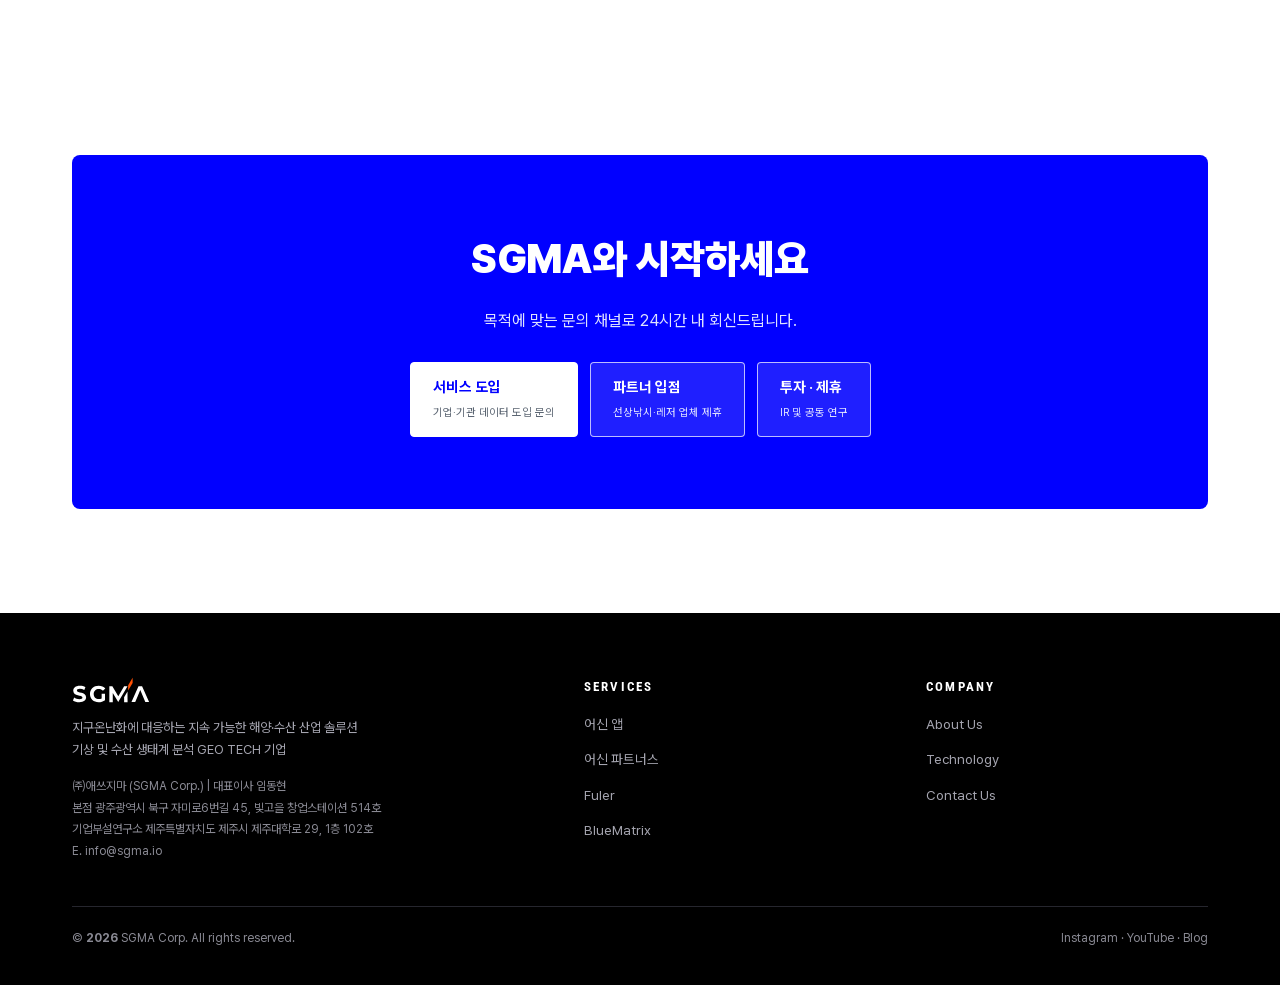
==== commit 71afe4c2: "feat: Home v3 restructure" ====
--- a/index.html
+++ b/index.html
@@ -52,82 +52,133 @@
       <li><a href="contact.html" class="btn btn--pri nav__cta">Contact Us</a></li>
     </ul>
   </div>
-</header><section class="hero">
+</header><section class="hero hero--split">
   <div class="hero__bg" style="background-image:url('assets/img/hero-home.jpg')"></div>
   <div class="hero__dim"></div>
   <div class="hero__in">
-    <div class="st eyebrow" style="color:#aab3ff">GEO-TECH · EARTH INTELLIGENCE</div>
-    <h1 class="st">지구의 데이터로<br>산업을 움직입니다</h1>
-    <p class="st sub">SGMA는 기상·해양 데이터와 AI로 수산·레저·공공의 의사결정을 돕는 GEO TECH 기업입니다.<br>지구온난화 시대, 예측을 넘어 실행까지 연결합니다.</p>
-    <div class="st hero__cta"><a href="#services" class="btn btn--pri">서비스 둘러보기</a><a href="about.html" class="btn btn--ghost">회사 소개 →</a></div>
-    <div class="st stats"><div><b data-count="83" data-decimals="0" data-suffix="만+">83만+</b><span>어신 누적 다운로드</span></div><div><b data-count="471" data-decimals="0" data-suffix="">471</b><span>연동 데이터 소스</span></div><div><b>24-72h</b><span>예측 리드타임</span></div><div><b data-count="4" data-decimals="0" data-suffix="">4</b><span>서비스 라인업</span></div></div>
+    <div class="hero__left">
+      <div class="st eyebrow" style="color:#aab3ff">Weather &amp; Ocean Intelligence for Real-World Decisions</div>
+      <h1 class="st">기상·해양 데이터를<br>산업의 의사결정으로</h1>
+      <p class="st sub">SGMA는 기상·해양 관측 데이터와 AI 예측 기술을 기반으로<br>수산업, 해양 레저, 공공기관의 의사결정을 지원합니다.</p>
+      <div class="st hero__cta" style="justify-content:flex-start"><a href="contact.html" class="btn btn--pri">데이터·서비스 도입 문의</a></div>
+      <div class="st aud">
+        <a href="yeosin.html"><i>개인 사용자</i><b>어신 앱 보기 →</b></a>
+        <a href="bluematrix.html"><i>기업 · 기관</i><b>BlueMatrix 도입 →</b></a>
+        <a href="partners.html"><i>사업자</i><b>파트너스 입점 →</b></a>
+      </div>
+    </div>
+    <div class="insight st">
+      <div class="icard">
+        <div class="icard__t"><i class="alertdot"></i><b>강풍 주의 — 서해 중부</b></div>
+        <span>24시간 후 풍속 14m/s 예측 · MME 신뢰도 92%</span>
+        <div class="conf"><div style="width:92%"></div></div>
+      </div>
+      <div class="icard">
+        <b style="font-size:13.5px">파고 예측 (72h) — 제주 남부 해구</b>
+        <div class="mbars"><i style="height:18px"></i><i style="height:24px"></i><i style="height:30px"></i><i style="height:42px"></i><i class="hot" style="height:56px"></i><i style="height:48px"></i><i style="height:34px"></i><i style="height:26px"></i><i style="height:22px"></i></div>
+        <span>피크 2.8m · 7/19 09:00 KST</span>
+      </div>
+      <div class="icard icard--api">
+        <code><em>GET /v1/forecast/point</em>
+{ "wave_height": 2.8,
+  "wind_speed": 14.2,
+  "activity_index": 3.1,
+  <u>"risk": "HIGH_WIND"</u> }</code>
+      </div>
+    </div>
   </div>
 </section>
+<section class="proof"><div class="container">
+  <div class="proof__nums" data-stagger="0.07">
+    <div><b data-count="83" data-decimals="0" data-suffix="만+">83만+</b><span>어신 누적 다운로드</span></div>
+    <div><b data-count="23.1" data-decimals="1" data-suffix="만">23.1만</b><span>MAU (최근 90일)</span></div>
+    <div><b data-count="471" data-decimals="0" data-suffix="">471</b><span>연동 데이터 피드</span></div>
+    <div><b>24-72h</b><span>예측 리드타임</span></div>
+    <div><b data-count="16" data-decimals="0" data-suffix="건">16건</b><span>특허 등록·출원</span></div>
+    <div><b>5년</b><span>누적 관측 아카이브</span></div>
+  </div>
+  <div class="proof__badges" data-stagger="0.05">
+    <span>해양수산부 혁신기업 국가대표 1000</span><span>KIOST 기술이전 MOU</span><span>수협은행 · BC카드 제휴</span><span>TIPS 졸업</span><span>GS인증 1등급</span><span>ISO 27001</span><span>기상사업자 등록</span>
+  </div>
+</div></section>
 <section class="sec" id="services"><div class="container">
-  <div data-reveal><div class="eyebrow">Our Services</div><h2 class="h2">활동 지수부터 의사결정까지,<br>데이터가 판단을 돕습니다</h2><p class="sub">일반 사용자에게는 오늘의 야외 활동 지수를, 기업과 정부에는 예측 기반 의사결정 데이터를 — 모두 하나의 기술에서 나옵니다.</p></div>
-  <div class="grid grid--2" data-stagger="0.1">
+  <div data-reveal><div class="eyebrow">One Platform, Multiple Channels</div><h2 class="h2">하나의 인텔리전스 플랫폼,<br>산업과 일상으로 확장되는 채널</h2></div>
+  <div class="feature" data-reveal>
+    <div class="feature__body">
+      <span class="tag" style="background:var(--acc);color:#fff;border-color:var(--acc)">Core Platform</span>
+      <h3 style="font-size:30px;font-weight:900;margin-top:16px">BlueMatrix</h3>
+      <p style="color:#a5a5b0;font-size:15px;line-height:1.7;margin-top:12px">SGMA의 기상·해양 데이터와 예측 기술을 API·SaaS로 제공하는 핵심 인텔리전스 플랫폼. 471개 데이터 피드, MME·TSF 예측 엔진, 24-72h 리드타임.</p>
+      <div class="hero__cta" style="justify-content:flex-start;margin-top:24px">
+        <a href="contact.html" class="btn btn--pri">도입 문의</a>
+        <a href="bluematrix.html" class="btn btn--ghost">플랫폼 보기 →</a>
+      </div>
+    </div>
+    <div class="feature__img" style="background-image:url('assets/img/hero-bluematrix.jpg')">
+      <div class="feature__slot"><b>실제 대시보드 스크린샷 영역</b><span>BlueMatrix 지도·예보 화면으로 교체 예정</span></div>
+    </div>
+  </div>
+  <div class="grid grid--3" data-stagger="0.1">
     <a class="card card--img" href="yeosin.html">
-      <div class="card__img"><div style="background-image:url('assets/img/card-yeosin.jpg')"></div></div>
-      <div class="card__body"><span class="tag">B2C App</span><h3>어신</h3><div class="cap">AI 낚시 지수 · 해양 레저 내비게이터</div>
-      <p>낚시 지수, 어종 입질확률, 물때·조석, 테마별 활동지수까지 바다의 모든 데이터를 한 앱에서. 누적 다운로드 83만, MAU 23만의 국내 대표 해양 정보 앱입니다.</p><span class="more">자세히 보기</span></div></a>
+      <div class="card__img" style="height:150px"><div style="background-image:url('assets/img/card-yeosin.jpg')"></div></div>
+      <div class="card__body"><h3 style="margin-top:0">어신</h3><div class="num" style="font-size:11px;letter-spacing:.14em">B2C 데이터 채널</div>
+      <p>83만 사용자의 해양 활동 데이터가 예측 모델을 강화합니다.</p><span class="more">자세히 보기</span></div></a>
     <a class="card card--img" href="partners.html">
-      <div class="card__img"><div style="background-image:url('assets/img/card-partners.jpg')"></div></div>
-      <div class="card__body"><span class="tag">B2B Partner</span><h3>어신 파트너스</h3><div class="cap">선상낚시 · 해양레저 업체 제휴 플랫폼</div>
-      <p>예약 관리와 수수료 경쟁력 있는 결제, 데이터 기반 출항 판단까지. 23만 MAU 사용자와 파트너 업체를 연결해 함께 성장합니다.</p><span class="more">자세히 보기</span></div></a>
+      <div class="card__img" style="height:150px"><div style="background-image:url('assets/img/card-partners.jpg')"></div></div>
+      <div class="card__body"><h3 style="margin-top:0">어신 파트너스</h3><div class="num" style="font-size:11px;letter-spacing:.14em">산업 연결 채널</div>
+      <p>선상낚시·레저 업체를 플랫폼 데이터와 결제로 연결합니다.</p><span class="more">자세히 보기</span></div></a>
     <a class="card card--img" href="fuler.html">
-      <div class="card__img"><div style="background-image:url('assets/img/card-fuler.jpg')"></div></div>
-      <div class="card__body"><span class="tag">Global · AI</span><h3>Fuler</h3><div class="cap">AI 어종 인식 · 어획 기록 서비스</div>
-      <p>사진 한 장으로 어종 판별과 치수 계측을 자동으로. 어획 시점의 기상·해양 정보를 매칭해 기록을 데이터 자산으로 만듭니다. 2026 글로벌 출시.</p><span class="more">자세히 보기</span></div></a>
-    <a class="card card--img" href="bluematrix.html">
-      <div class="card__img"><div style="background-image:url('assets/img/card-bluematrix.jpg')"></div></div>
-      <div class="card__body"><span class="tag">B2B · B2G Data</span><h3>BlueMatrix</h3><div class="cap">Earth Intelligence 데이터 플랫폼</div>
-      <p>MME 기상 예보·관측과 수산 생태계 변화 예측(TSF)을 API와 SaaS로 제공합니다. 기업과 정부의 의사결정을 데이터로 지원합니다.</p><span class="more">자세히 보기</span></div></a>
+      <div class="card__img" style="height:150px"><div style="background-image:url('assets/img/card-fuler.jpg')"></div></div>
+      <div class="card__body"><h3 style="margin-top:0">Fuler</h3><div class="num" style="font-size:11px;letter-spacing:.14em">글로벌 데이터 수집 · AI 채널</div>
+      <p>전 세계 어획 기록이 생태계 예측의 학습 데이터가 됩니다.</p><span class="more">자세히 보기</span></div></a>
   </div>
 </div></section>
 <section class="sec sec--dark"><div class="container">
-  <div data-reveal><div class="eyebrow">Core Technology</div><h2 class="h2">예측을 만드는 세 개의 엔진</h2><p class="sub">5년간 축적한 기상·해양 관측 데이터와 자체 예측 모델이 모든 서비스의 기반입니다.</p></div>
-  <div class="grid grid--3" data-stagger="0.12">
-    <div class="card"><span class="badge">MME</span><h3>멀티모델 앙상블 기상 엔진</h3><p>국가별 선진 기상청 예보 데이터와 ECMWF 예보·ERA5 재분석 데이터를 결합, BIAS 오차 보정으로 정밀도를 높인 기상 예보·관측 시스템.</p></div>
-    <div class="card"><span class="badge">TSF</span><h3>수산 생태계 변화 예측</h3><p>5km 격자 해구 단위 어획 빅데이터와 위성 관측 4차원 수괴 정보 기반, 수산생물 생태계 변화 시계열 예측 시스템.</p></div>
-    <div class="card"><span class="badge">AI</span><h3>테마별 활동지수 알고리즘</h3><p>낚시·서핑·스쿠버다이빙 등 해양 레저 종목별 가중치를 적용한 Activity Index — 오늘 바다에 나가도 되는지 한 번에 판단.</p></div>
-  </div>
-  <div class="pipe" data-seq data-reveal>
-    <div class="pipe__step"><i>01</i><b>471개 소스 수집</b></div><span class="pipe__arrow">→</span>
-    <div class="pipe__step"><i>02</i><b>표준화 · 아카이빙</b></div><span class="pipe__arrow">→</span>
-    <div class="pipe__step"><i>03</i><b>MME 모델 보정</b></div><span class="pipe__arrow">→</span>
-    <div class="pipe__step"><i>04</i><b>테마별 알고리즘</b></div><span class="pipe__arrow">→</span>
-    <div class="pipe__step"><i>05</i><b>서비스 API</b></div>
+  <div data-reveal><div class="eyebrow">SGMA Intelligence Stack</div><h2 class="h2">하나의 스택에서 작동하는 세 개의 예측 모델</h2><p class="sub">수집부터 전달까지 — 모든 서비스가 같은 인텔리전스 스택 위에서 동작합니다.</p></div>
+  <div class="stack" data-seq data-reveal>
+    <div class="pipe__step stack__card"><i>01</i><b>Data Collection</b><span>471개 데이터 피드 수집</span></div><span class="pipe__arrow">→</span>
+    <div class="pipe__step stack__card"><i>02</i><b>Standardization</b><span>GRIB 표준화 · 아카이빙</span></div><span class="pipe__arrow">→</span>
+    <div class="pipe__step stack__card core"><i>03</i><b>MME</b><span>Weather Intelligence</span></div><span class="pipe__arrow">→</span>
+    <div class="pipe__step stack__card core"><i>04</i><b>TSF</b><span>Ecosystem Intelligence</span></div><span class="pipe__arrow">→</span>
+    <div class="pipe__step stack__card core"><i>05</i><b>Activity Index</b><span>Activity Intelligence</span></div><span class="pipe__arrow">→</span>
+    <div class="pipe__step stack__card"><i>06</i><b>API &amp; SaaS</b><span>Delivery</span></div>
   </div>
 </div></section>
 <section class="sec"><div class="container">
-  <div style="display:flex;justify-content:space-between;align-items:center;gap:40px;flex-wrap:wrap">
-    <div data-reveal><div class="eyebrow">Data Asset</div><h2 class="h2">데이터의 깊이가<br>차별을 만듭니다</h2><p class="sub">경쟁사가 복제할 수 없는 5년 누적 관측·어획 데이터. 471개 소스가 실시간으로 연결됩니다.</p></div>
-    <div class="bignum" data-count="471" data-reveal>471</div>
-  </div>
-  <div class="grid grid--3" data-stagger="0.12">
-    <div class="card"><b class="num" style="font-size:32px">211</b><h3 style="margin-top:6px">한국 공공</h3><p>KMA · KHOA · 해양수산부 · 국립수산과학원 등 국내 공공 관측망</p></div>
-    <div class="card"><b class="num" style="font-size:32px">161</b><h3 style="margin-top:6px">글로벌</h3><p>ECMWF · NOAA · JMA 등 글로벌 기상·해양 기관 데이터</p></div>
-    <div class="card"><b class="num" style="font-size:32px">99</b><h3 style="margin-top:6px">우주 · 위성</h3><p>위성 관측 4차원 수괴 정보 · 해색 · 수온 원격탐사 데이터</p></div>
-  </div>
-</div></section>
-<section class="sec sec--dark"><div class="container">
-  <div data-reveal><div class="eyebrow">Future Vision</div><h2 class="h2">핵심 산업을 시작으로 확장을 이어갑니다</h2></div>
+  <div data-reveal><div class="eyebrow">Industry Outcomes</div><h2 class="h2">산업이 얻는 결과</h2></div>
   <div class="grid grid--4" data-stagger="0.1">
-    <div class="card card--img"><div class="card__img" style="height:140px"><div style="background-image:url('assets/img/uc-ocean.jpg')"></div></div>
-      <div class="card__body" style="padding:20px 24px 24px"><h3 style="font-size:17px;margin:0">해양 · 수산업</h3><p style="margin-top:6px;font-size:13px">어획량 예측 · 양식장 폐사 예방</p></div></div>
-    <div class="card card--img"><div class="card__img" style="height:140px"><div style="background-image:url('assets/img/uc-disaster.jpg')"></div></div>
-      <div class="card__body" style="padding:20px 24px 24px"><h3 style="font-size:17px;margin:0">재난 · 공공</h3><p style="margin-top:6px;font-size:13px">이상 해황 조기 경보 · 정책 데이터</p></div></div>
-    <div class="card card--img"><div class="card__img" style="height:140px"><div style="background-image:url('assets/img/uc-agri.jpg')"></div></div>
-      <div class="card__body" style="padding:20px 24px 24px"><h3 style="font-size:17px;margin:0">농업</h3><p style="margin-top:6px;font-size:13px">기상 예보 기반 작황 관리</p></div></div>
-    <div class="card card--img"><div class="card__img" style="height:140px"><div style="background-image:url('assets/img/uc-logistics.jpg')"></div></div>
-      <div class="card__body" style="padding:20px 24px 24px"><h3 style="font-size:17px;margin:0">유통 · 금융</h3><p style="margin-top:6px;font-size:13px">수급 예측 · 기후 리스크 평가</p></div></div>
-  </div>
-</div></section><section class="cta"><div class="container">
+    <div class="card card--img"><div class="card__img" style="height:120px"><div style="background-image:url('assets/img/uc-ocean.jpg')"></div></div>
+      <div class="card__body ocard"><h3 style="font-size:17px;margin-top:0">해양 · 수산업</h3>
+      <div class="orow"><i class="ol ol--p">문제</i><p>수온 변화·이상 해황으로 인한 조업·양식 리스크</p></div>
+      <div class="orow"><i class="ol">데이터</i><p>수온 · 파고 · 조류 · 어획 · 위성</p></div>
+      <div class="orow"><i class="ol ol--r">결과</i><p>어장 예측 · 출항 판단 · 폐사 위험 경보</p></div></div></div>
+    <div class="card card--img"><div class="card__img" style="height:120px"><div style="background-image:url('assets/img/uc-disaster.jpg')"></div></div>
+      <div class="card__body ocard"><h3 style="font-size:17px;margin-top:0">재난 · 공공</h3>
+      <div class="orow"><i class="ol ol--p">문제</i><p>국지적 강풍·폭우·월파 위험</p></div>
+      <div class="orow"><i class="ol">데이터</i><p>예보 모델 · 관측소 · 위성 · 지형</p></div>
+      <div class="orow"><i class="ol ol--r">결과</i><p>지역별 조기경보 · 대응 우선순위</p></div></div></div>
+    <div class="card card--img"><div class="card__img" style="height:120px"><div style="background-image:url('assets/img/uc-agri.jpg')"></div></div>
+      <div class="card__body ocard"><h3 style="font-size:17px;margin-top:0">농업</h3>
+      <div class="orow"><i class="ol ol--p">문제</i><p>이상기후로 인한 작황 불확실성</p></div>
+      <div class="orow"><i class="ol">데이터</i><p>기온 · 강수 · 토양 · 작황</p></div>
+      <div class="orow"><i class="ol ol--r">결과</i><p>파종·수확 시기 예측 · 생산량 리스크 분석</p></div></div></div>
+    <div class="card card--img"><div class="card__img" style="height:120px"><div style="background-image:url('assets/img/uc-logistics.jpg')"></div></div>
+      <div class="card__body ocard"><h3 style="font-size:17px;margin-top:0">유통 · 금융</h3>
+      <div class="orow"><i class="ol ol--p">문제</i><p>기후 변동에 따른 수급·리스크 불확실성</p></div>
+      <div class="orow"><i class="ol">데이터</i><p>수요 · 물류 · 기후 시계열</p></div>
+      <div class="orow"><i class="ol ol--r">결과</i><p>수급 예측 · 기후 리스크 평가</p></div></div></div>
+  </div>
+</div></section>
+<section class="cta"><div class="container">
   <div class="cta__panel" data-reveal>
-    <h2>지금, 함께 시작하세요</h2><p>서비스 도입, 파트너 제휴, 투자 문의 — 무엇이든 좋습니다.<br>SGMA 팀이 24시간 내에 회신드립니다.</p>
-    <div class="hero__cta"><a href="contact.html" class="btn btn--white">Contact Us</a><a href="mailto:info@sgma.io" class="btn btn--ghost">info@sgma.io</a></div>
-  </div>
-</div></section><footer class="footer">
+    <h2>SGMA와 시작하세요</h2><p>목적에 맞는 문의 채널로 24시간 내 회신드립니다.</p>
+    <div class="cta3">
+      <a href="contact.html" class="cta3--pri"><b>서비스 도입</b><i>기업·기관 데이터 도입 문의</i></a>
+      <a href="contact.html"><b>파트너 입점</b><i>선상낚시·레저 업체 제휴</i></a>
+      <a href="contact.html"><b>투자 · 제휴</b><i>IR 및 공동 연구</i></a>
+    </div>
+  </div>
+</div></section>
+<footer class="footer">
   <div class="container">
     <div class="footer__cols">
       <div>
--- a/assets/css/style.css
+++ b/assets/css/style.css
@@ -327,3 +327,69 @@
 /* store badges */
 .storebadge img{height:48px;width:auto;border-radius:7px;transition:transform .18s ease,box-shadow .18s ease}
 .storebadge:hover img{transform:translateY(-2px);box-shadow:0 10px 22px rgba(0,0,0,.3)}
+
+/* ===== Home v3 ===== */
+.hero--split .hero__in{max-width:1240px;text-align:left;display:flex;gap:56px;align-items:center;justify-content:space-between;padding:96px 32px 88px}
+.hero--split h1{font-size:clamp(32px,3.7vw,50px)}
+.hero--split .sub{margin-left:0}
+.hero--split .hero__cta{margin-top:26px}
+.aud{display:flex;gap:10px;margin-top:20px;flex-wrap:wrap}
+.aud a{display:block;background:rgba(255,255,255,.1);border:1px solid rgba(255,255,255,.25);border-radius:6px;padding:10px 16px;transition:background .15s}
+.aud a:hover{background:rgba(255,255,255,.2)}
+.aud a i{display:block;font-style:normal;font-size:11.5px;color:var(--d-mut)}
+.aud a b{font-size:13.5px;color:#fff}
+.insight{display:flex;flex-direction:column;gap:14px;width:330px;flex:none}
+.icard{background:rgba(14,14,20,.92);border:1px solid var(--line-d);border-radius:10px;padding:17px 20px;color:#fff}
+.icard>span{display:block;font-size:12px;color:var(--d-mut);margin-top:7px}
+.icard__t{display:flex;align-items:center;gap:8px;font-size:15px;font-weight:700}
+.alertdot{width:8px;height:8px;border-radius:50%;background:#ff4d4d;animation:pulse 1.6s infinite}
+@keyframes pulse{0%,100%{opacity:1}50%{opacity:.35}}
+.conf{height:4px;background:var(--line-d);border-radius:2px;margin-top:10px;overflow:hidden}
+.conf div{height:100%;background:var(--acc);border-radius:2px}
+.mbars{display:flex;gap:7px;align-items:flex-end;height:60px;margin-top:12px}
+.mbars i{width:22px;background:#3a3a55;border-radius:2px}
+.mbars i.hot{background:var(--acc)}
+.icard--api{background:rgba(10,10,16,.94);border-color:rgba(1,0,255,.5)}
+.icard--api code{font-family:'Roboto Mono',monospace;font-size:11px;line-height:1.7;color:var(--d-sub);white-space:pre;display:block}
+.icard--api em{font-style:normal;color:#7c8aff}
+.icard--api u{text-decoration:none;color:#ffb86b}
+.proof{padding:56px 0;border-bottom:1px solid #e6e8ee}
+.proof__nums{display:flex;justify-content:space-between;flex-wrap:wrap;gap:22px}
+.proof__nums b{font-family:var(--en);font-size:30px;font-weight:700;display:block;color:var(--ink)}
+.proof__nums span{font-size:12.5px;color:var(--mut)}
+.proof__badges{display:flex;gap:10px;flex-wrap:wrap;margin-top:28px}
+.proof__badges span{background:var(--tint);border-radius:4px;padding:9px 14px;font-size:12px;font-weight:700;color:var(--ink2)}
+.feature{display:grid;grid-template-columns:1fr 560px;background:var(--card-d);border-radius:8px;overflow:hidden;color:#fff;margin-top:44px}
+.feature__body{padding:44px}
+.feature__img{position:relative;background-size:cover;background-position:center;min-height:340px}
+.feature__slot{position:absolute;left:24px;top:24px;background:rgba(0,0,0,.55);border-radius:6px;padding:10px 16px}
+.feature__slot b{display:block;font-size:12.5px}
+.feature__slot span{font-size:11px;color:var(--d-mut)}
+.stack{display:flex;gap:10px;align-items:stretch;margin-top:44px}
+.stack .pipe__arrow{align-self:center;color:#5b6bff}
+.stack__card{flex:1;background:var(--card-d);border:1px solid var(--line-d);border-radius:6px;padding:22px 18px;text-align:left;min-width:0}
+.stack__card.core{background:var(--panel-d);border-color:rgba(1,0,255,.6)}
+.stack__card i{color:#8f9dff}
+.stack__card b{font-size:15.5px;margin-top:4px}
+.stack__card span{font-size:11.5px}
+.ocard .orow{display:flex;gap:10px;margin-top:10px;align-items:flex-start}
+.ocard .ol{flex:none;font-style:normal;font-family:var(--en);font-weight:700;font-size:10px;letter-spacing:.12em;color:var(--mut2);border:1px solid var(--line);border-radius:3px;padding:2px 7px;margin-top:2px}
+.ocard .ol--p{color:#b0433a;border-color:#e7c7c4}
+.ocard .ol--r{color:var(--acc);border-color:#c9ccff}
+.ocard .orow p{font-size:12.5px;margin:0;line-height:1.55}
+.cta3{display:flex;gap:12px;justify-content:center;margin-top:28px;flex-wrap:wrap}
+.cta3 a{border-radius:4px;padding:12px 22px;text-align:left;background:rgba(255,255,255,.12);border:1px solid rgba(255,255,255,.7);transition:transform .18s}
+.cta3 a:hover{transform:translateY(-2px)}
+.cta3 a b{display:block;font-size:14.5px;color:#fff}
+.cta3 a i{font-style:normal;font-size:11px;color:var(--acc-soft)}
+.cta3 a.cta3--pri{background:#fff;border-color:#fff}
+.cta3 a.cta3--pri b{color:var(--acc)}
+.cta3 a.cta3--pri i{color:var(--mut)}
+@media(max-width:1024px){
+  .hero--split .hero__in{flex-direction:column;align-items:flex-start}
+  .insight{width:100%;max-width:420px}
+  .feature{grid-template-columns:1fr}
+  .feature__img{min-height:260px}
+  .stack{flex-direction:column}
+  .stack .pipe__arrow{transform:rotate(90deg);padding-left:0;align-self:flex-start;margin-left:24px}
+}
